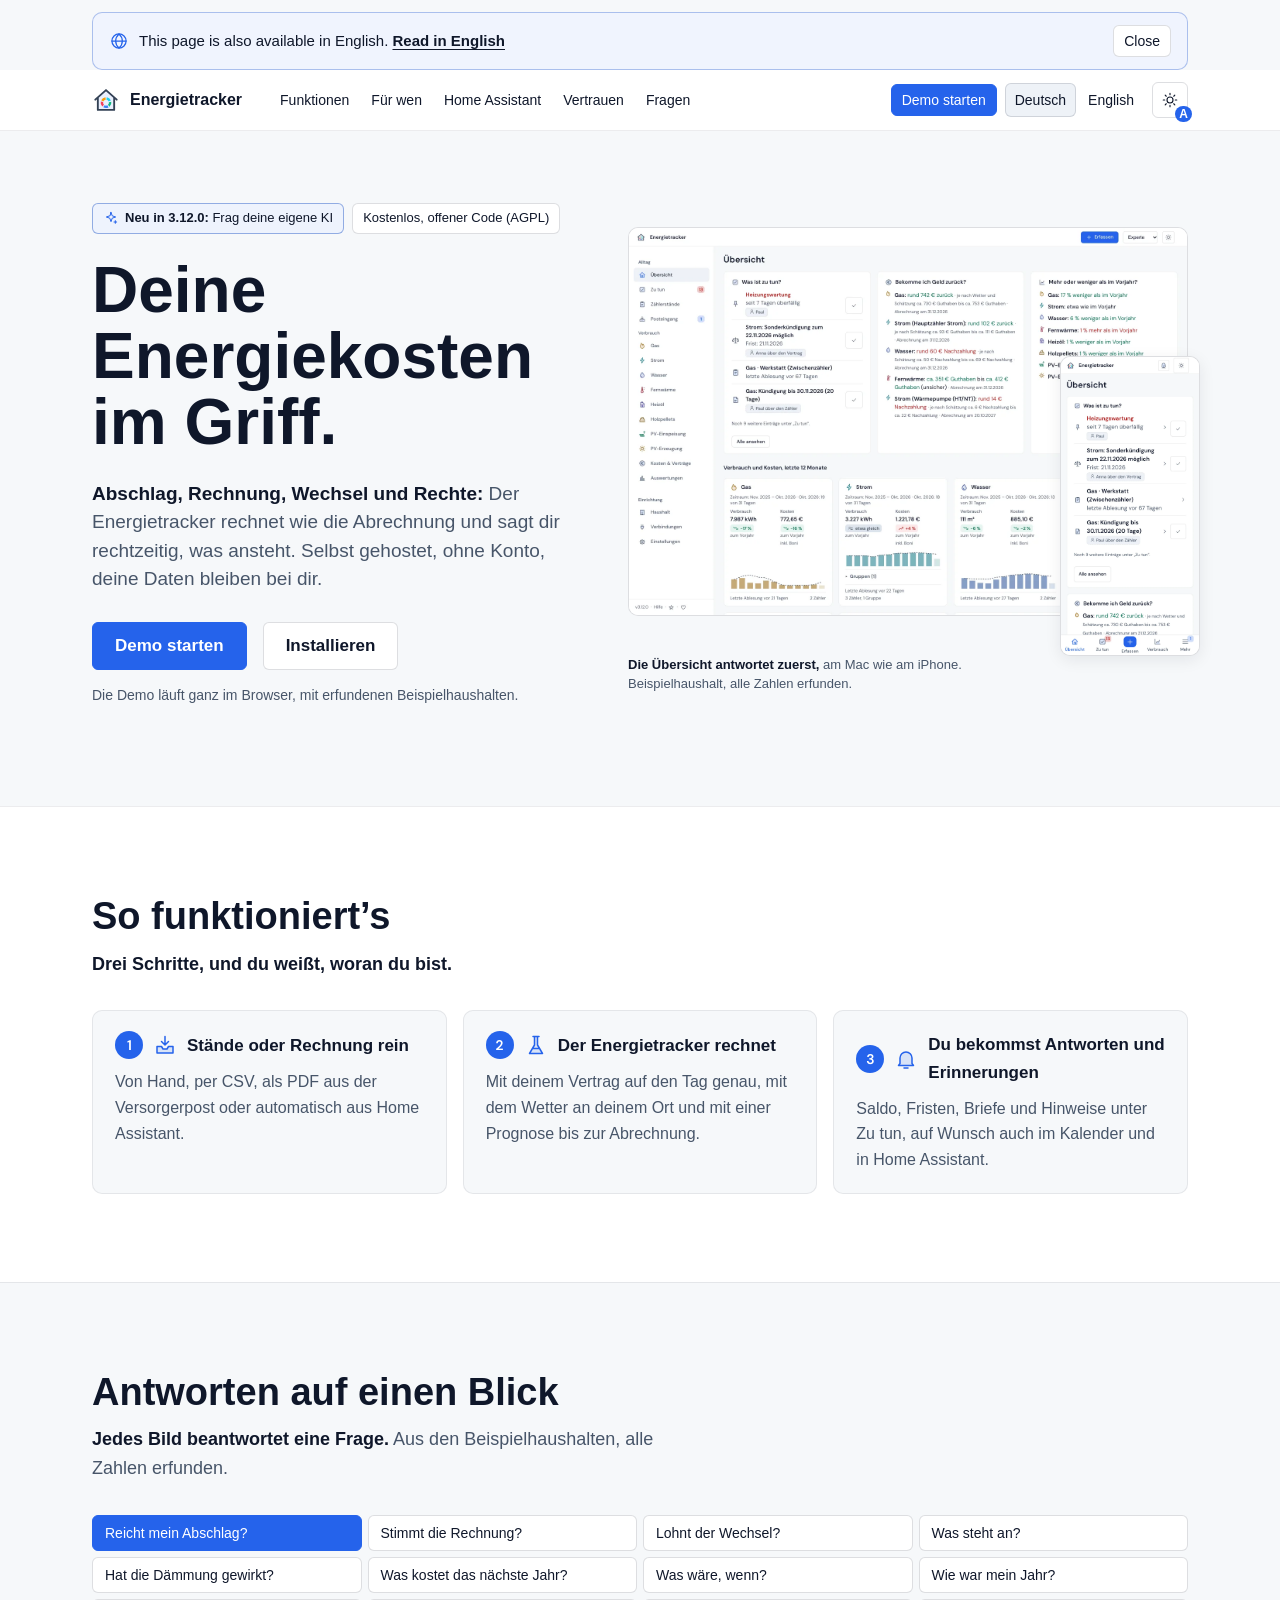
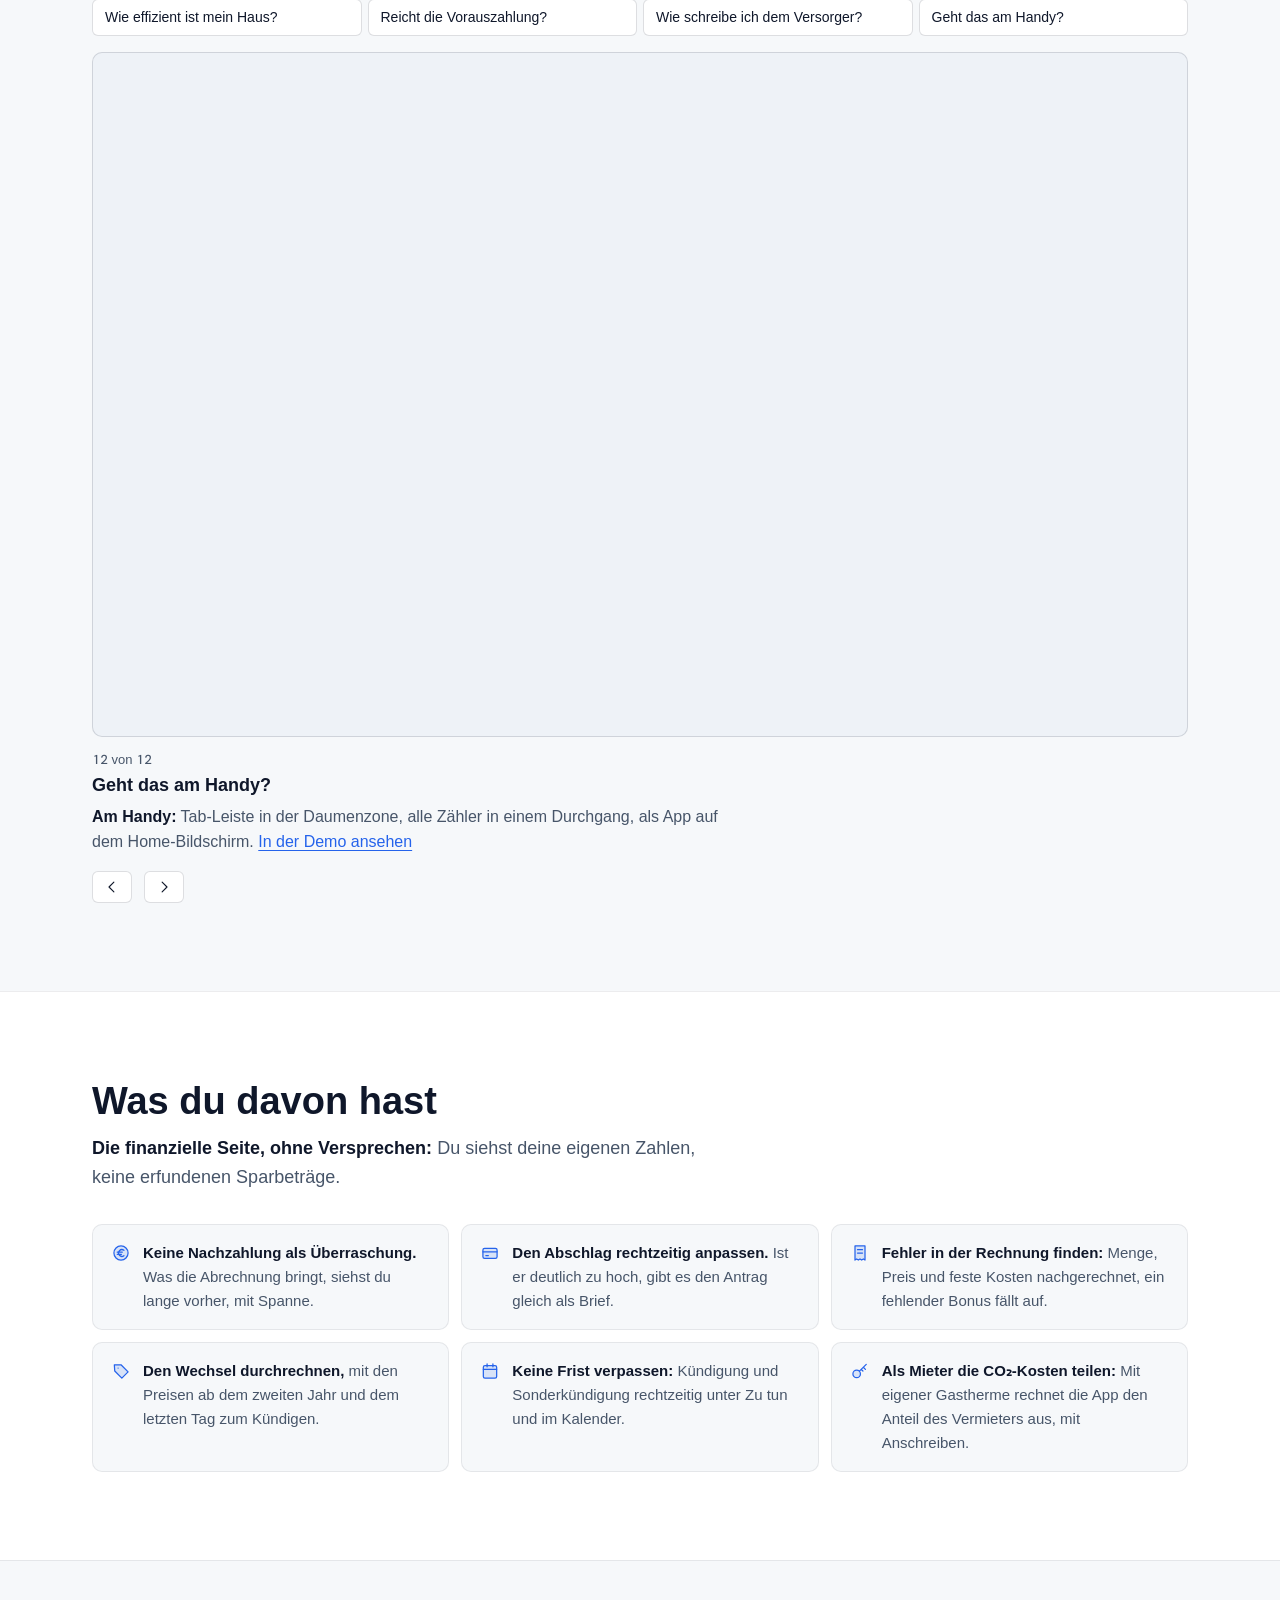
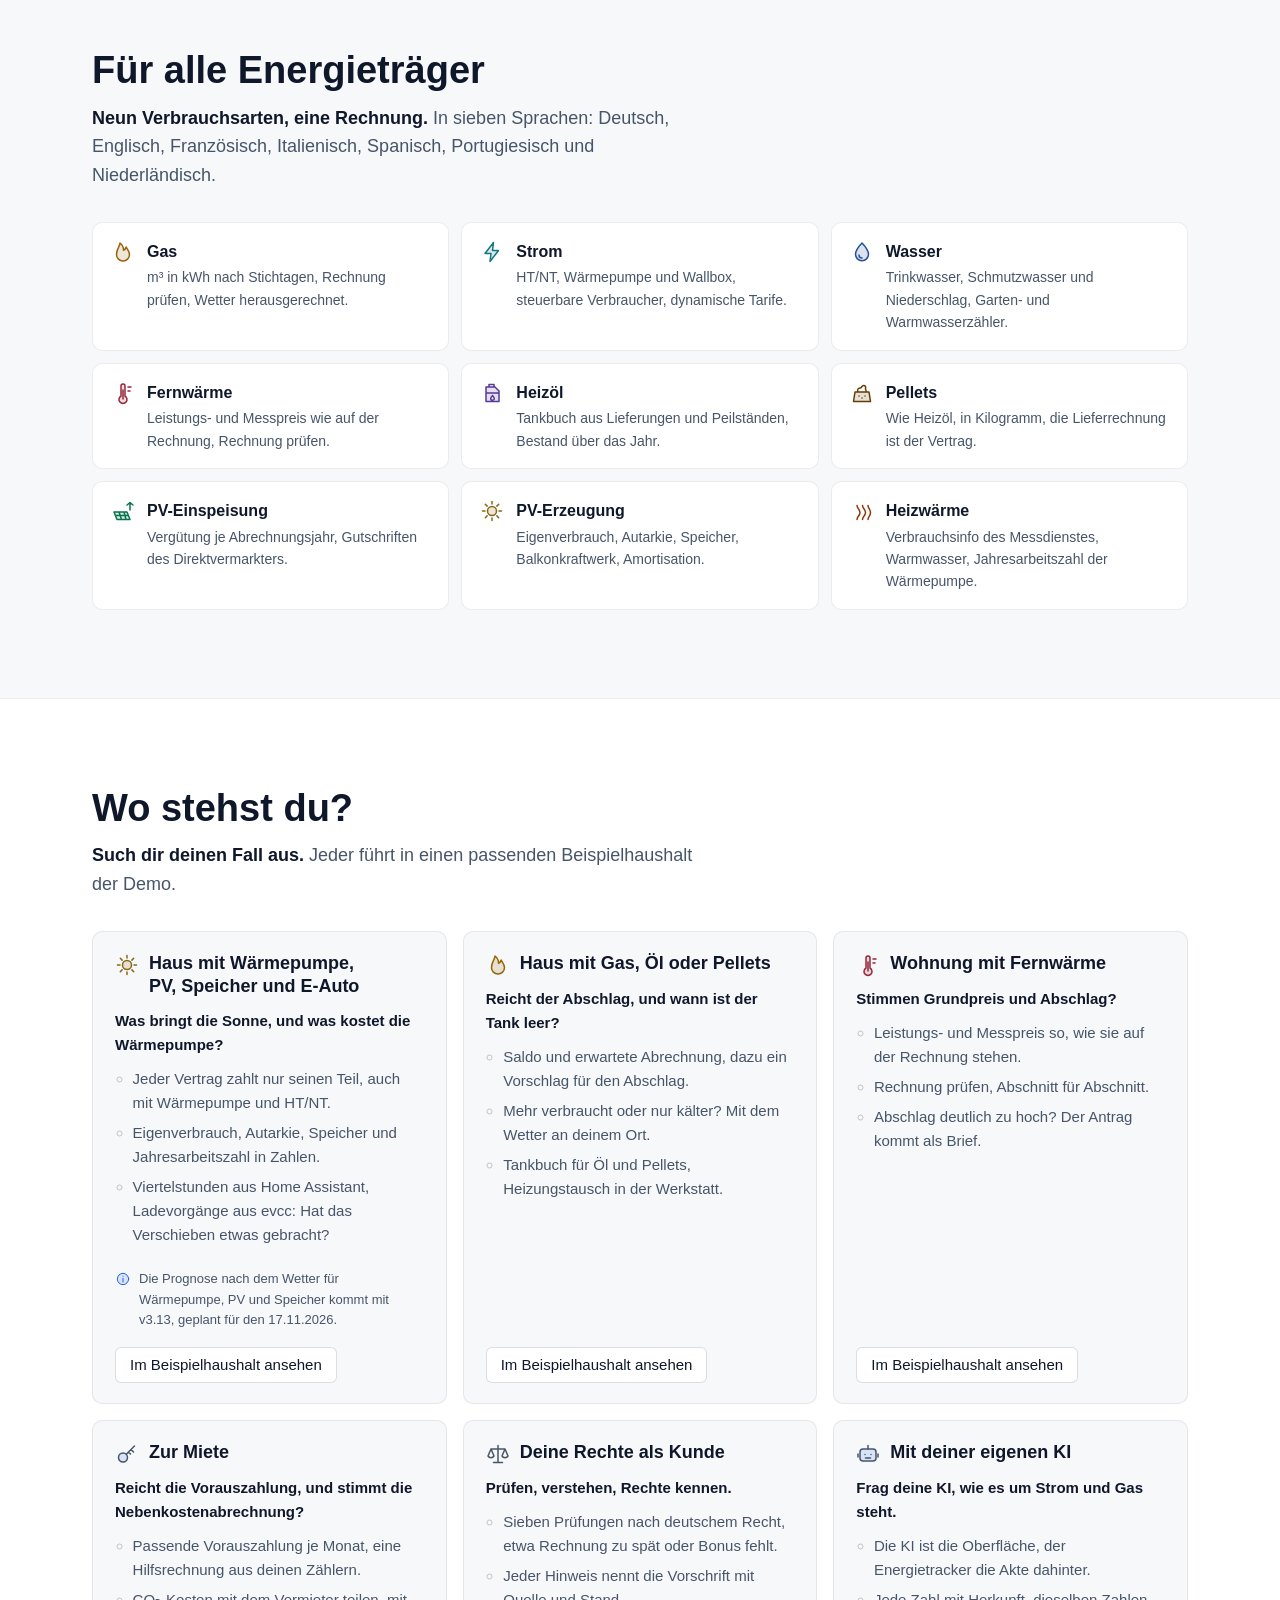
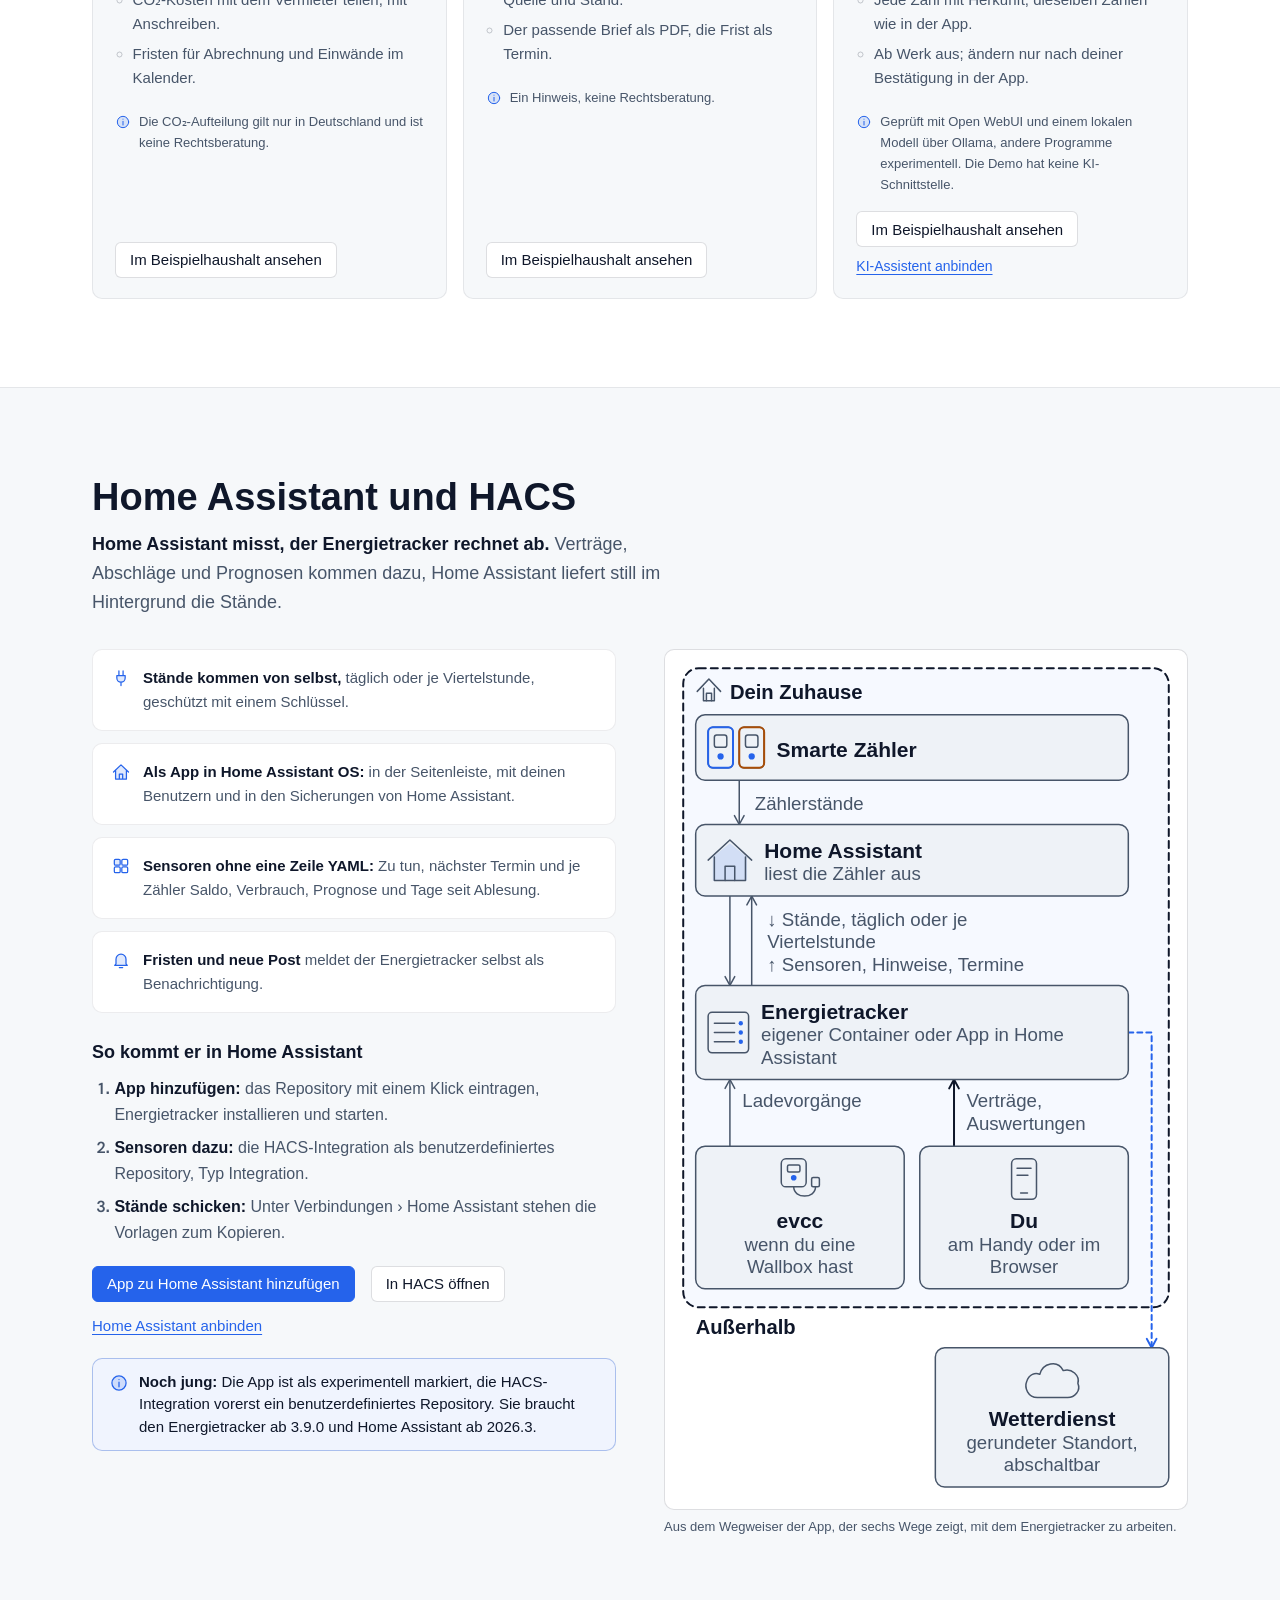
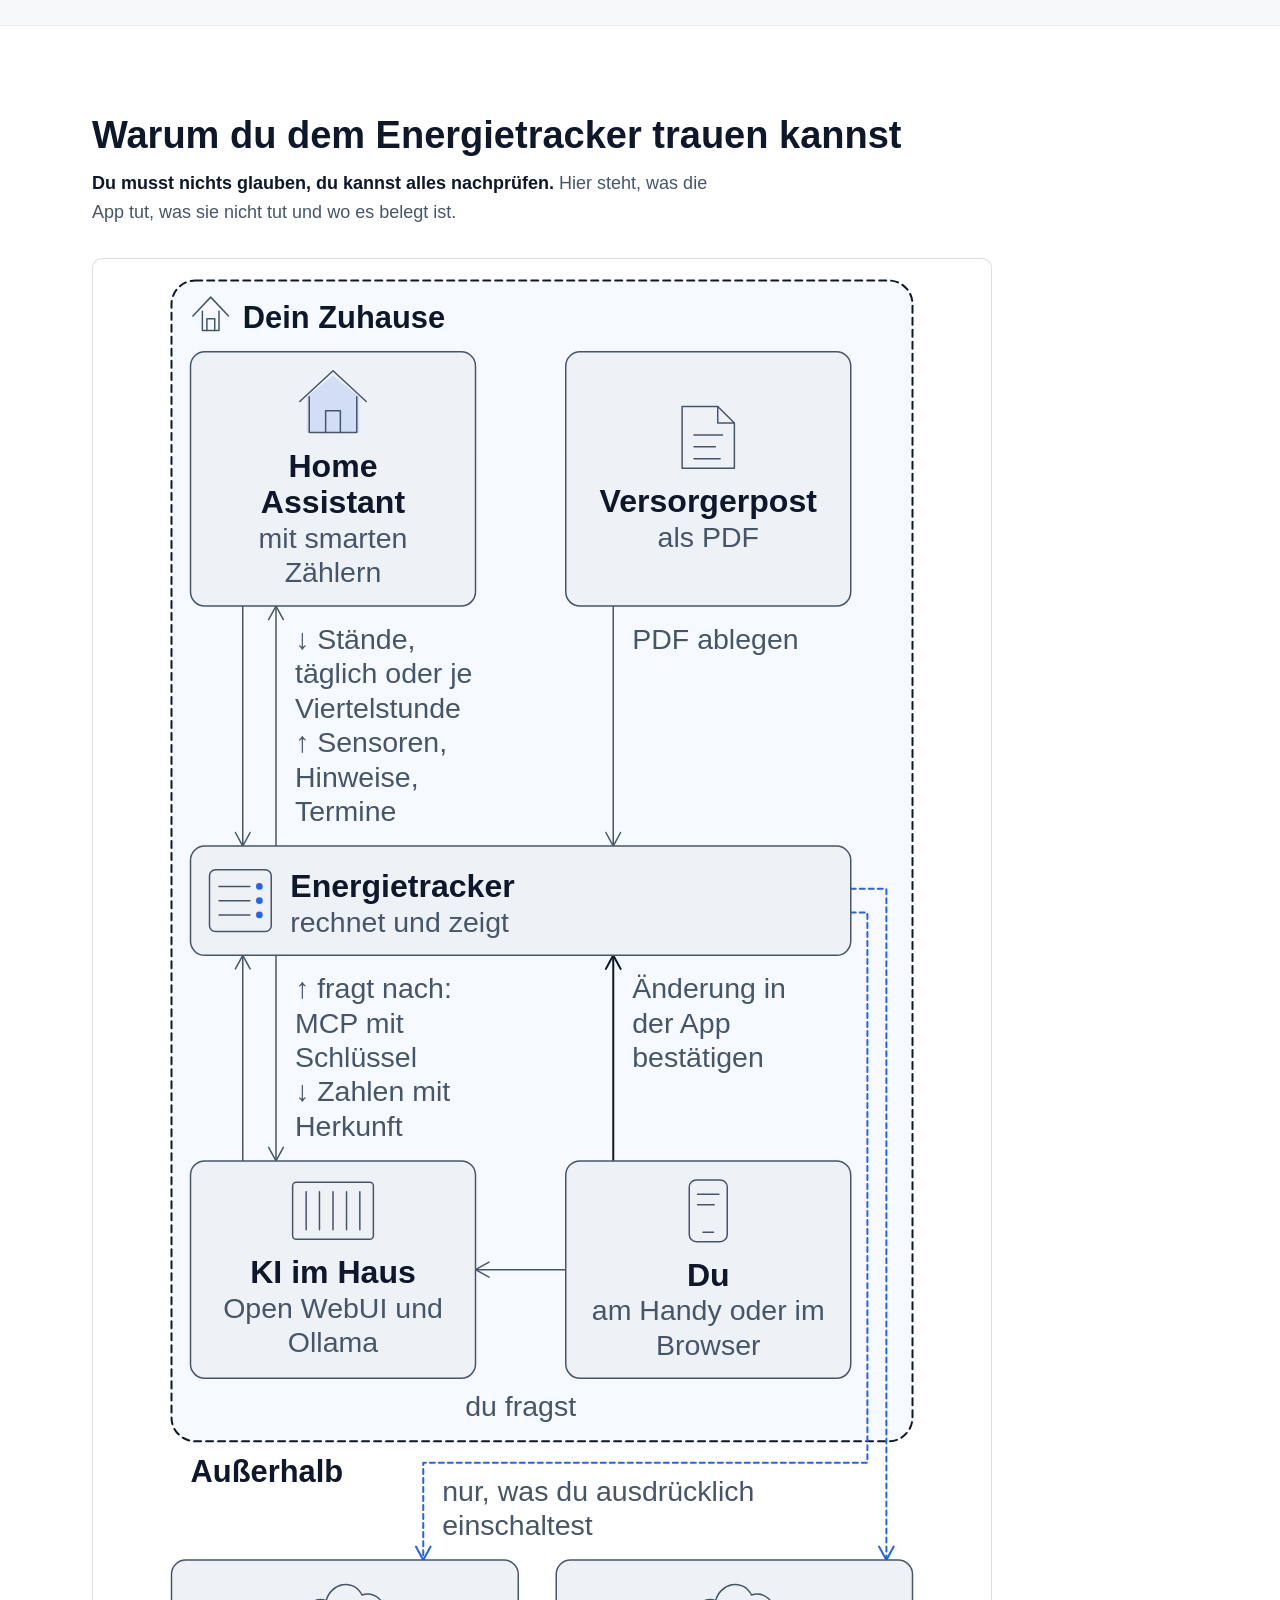
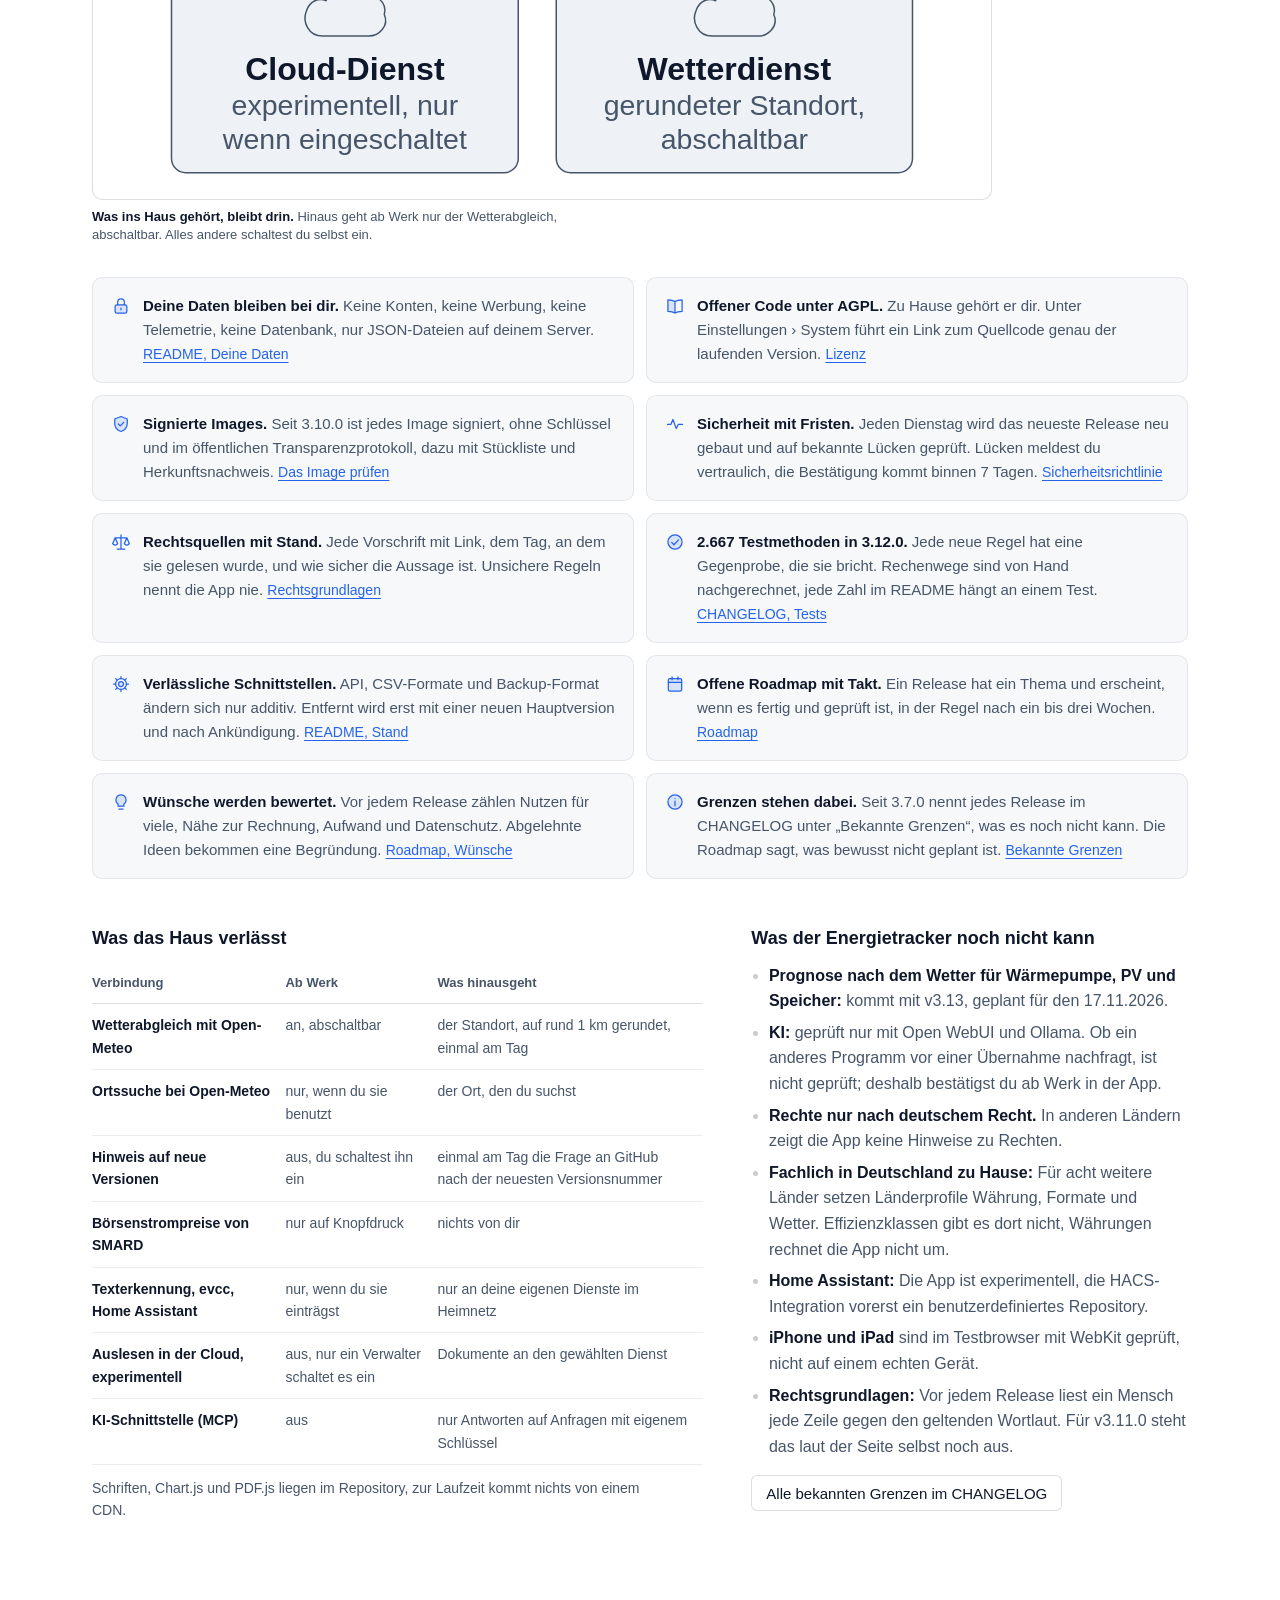
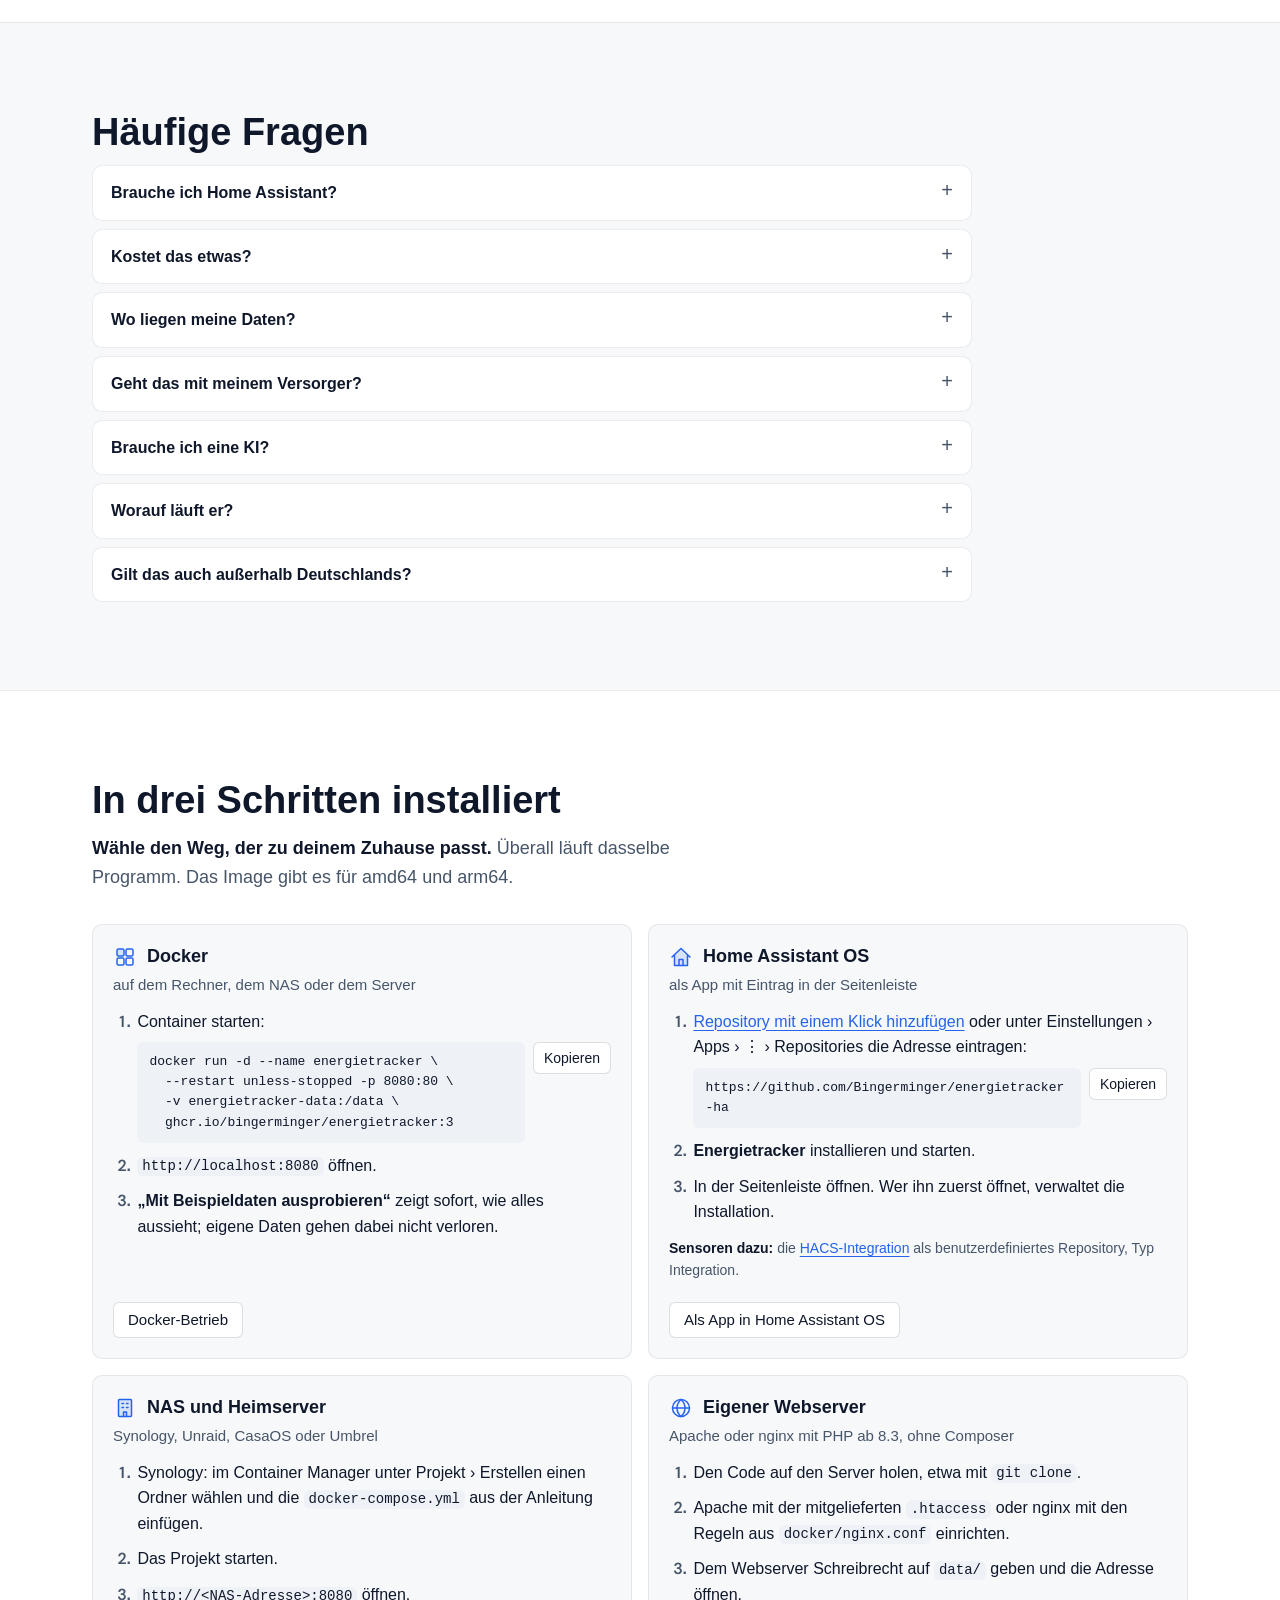
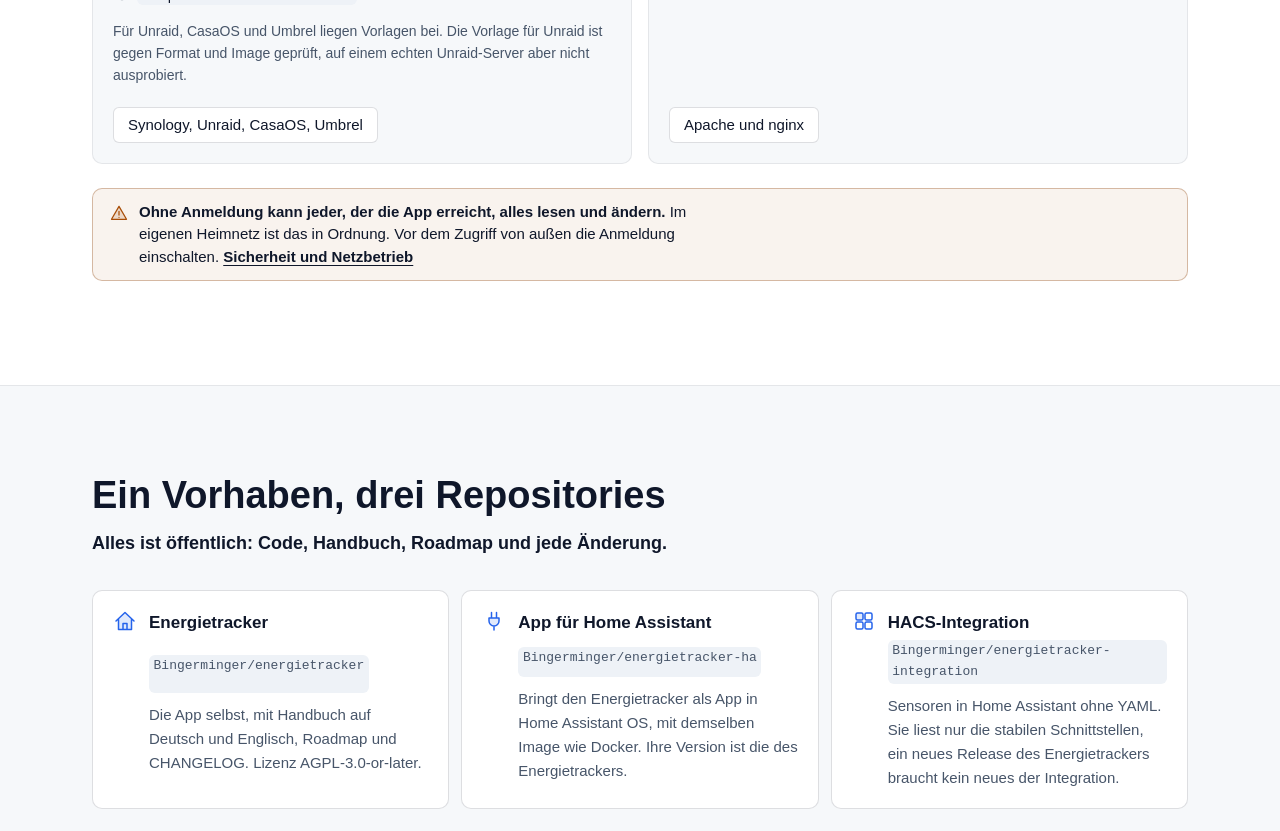
==== index.html @ 04bf7dbc "Integration heißt jetzt energietracker-integration" ====
<!doctype html>
<html lang="de">
<head>
<meta charset="utf-8">
<meta name="viewport" content="width=device-width, initial-scale=1, viewport-fit=cover">
<title>Energietracker: Energiekosten im Griff, selbst gehostet</title>
<meta name="description" content="Abschlag, Rechnung, Wechsel und Rechte für Strom, Gas, Wasser, Wärme und PV. Rechnet wie die Abrechnung, erinnert an Fristen. Kostenlos, offener Code, deine Daten bleiben bei dir.">
<meta name="color-scheme" content="light dark">
<meta name="theme-color" content="#ffffff" media="(prefers-color-scheme: light)">
<meta name="theme-color" content="#111827" media="(prefers-color-scheme: dark)">
<script>(function(){try{var m=localStorage.getItem('projektseite.thema');if(m==='light'||m==='dark'){document.documentElement.setAttribute('data-theme',m);}}catch(e){}})();</script>
<link rel="canonical" href="https://bingerminger.github.io/">
<link rel="alternate" hreflang="de" href="https://bingerminger.github.io/">
<link rel="alternate" hreflang="en" href="https://bingerminger.github.io/en/">
<link rel="alternate" hreflang="x-default" href="https://bingerminger.github.io/">
<meta property="og:type" content="website">
<meta property="og:site_name" content="Energietracker">
<meta property="og:title" content="Energietracker: Energiekosten im Griff, selbst gehostet">
<meta property="og:description" content="Abschlag, Rechnung, Wechsel und Rechte für Strom, Gas, Wasser, Wärme und PV. Rechnet wie die Abrechnung, erinnert an Fristen. Kostenlos, offener Code, deine Daten bleiben bei dir.">
<meta property="og:url" content="https://bingerminger.github.io/">
<meta property="og:image" content="https://bingerminger.github.io/assets/img/vorschau.de.png">
<meta property="og:image:width" content="1280">
<meta property="og:image:height" content="640">
<meta property="og:image:alt" content="Energietracker: Energiekosten im Griff, selbst gehostet">
<meta property="og:locale" content="de_DE">
<meta name="twitter:card" content="summary_large_image">
<link rel="icon" href="/favicon.ico" sizes="any">
<link rel="icon" href="/assets/img/logo.svg" type="image/svg+xml">
<link rel="apple-touch-icon" href="/assets/img/apple-touch-icon.png">
<link rel="preload" href="/assets/fonts/dm-sans.woff2" as="font" type="font/woff2" crossorigin>
<link rel="stylesheet" href="/assets/stil.css">
<script src="/assets/seite.js" defer></script>
<script type="application/ld+json">{"@context":"https://schema.org","@type":"SoftwareApplication","name":"Energietracker","url":"https://bingerminger.github.io/","description":"Abschlag, Rechnung, Wechsel und Rechte für Strom, Gas, Wasser, Wärme und PV. Rechnet wie die Abrechnung, erinnert an Fristen. Kostenlos, offener Code, deine Daten bleiben bei dir.","applicationCategory":"UtilitiesApplication","operatingSystem":"Docker (amd64, arm64), Home Assistant OS, PHP 8.3","softwareVersion":"3.12.0","license":"https://www.gnu.org/licenses/agpl-3.0.html","isAccessibleForFree":true,"offers":{"@type":"Offer","price":"0","priceCurrency":"EUR"},"inLanguage":["de","en","fr","it","es","pt","nl"],"downloadUrl":"https://github.com/Bingerminger/energietracker/releases","softwareHelp":{"@type":"CreativeWork","url":"https://github.com/Bingerminger/energietracker/blob/main/docs/README.md"},"image":"https://bingerminger.github.io/assets/img/vorschau.de.png","author":{"@type":"Person","name":"Bingerminger","url":"https://github.com/Bingerminger"},"sameAs":["https://github.com/Bingerminger/energietracker","https://bingerminger.github.io/energietracker/"]}</script>
</head>
<body class="seite--start">
<svg class="sprite" aria-hidden="true" focusable="false"><defs><symbol id="i-abschlag" viewBox="0 0 24 24"><rect class="f" x="3.5" y="6.5" width="17" height="12" rx="2"/><rect x="3.5" y="6.5" width="17" height="12" rx="2"/><path d="M3.5 10.5h17M7 15h3"/></symbol><symbol id="i-achtung" viewBox="0 0 24 24"><path class="f" d="M12 4 21 19.5H3z"/><path d="M12 4 21 19.5H3zM12 10v4.5M12 17.2h.01"/></symbol><symbol id="i-art-fernwaerme" viewBox="0 0 24 24"><path class="f" d="M10 15V5a2 2 0 0 1 4 0v10a4 4 0 1 1-4 0z"/><path d="M10 15V5a2 2 0 0 1 4 0v10a4 4 0 1 1-4 0z"/><path d="M12 9v9M17 6h3M17 10h2"/></symbol><symbol id="i-art-gas" viewBox="0 0 24 24"><path class="f" d="M12 21a6.5 6.5 0 0 0 6.5-6.5c0-3.2-2.2-5-3.3-7.5-.5 1.7-1.4 2.7-2.7 3.3C12.7 7.5 11.5 5 9 3c.2 2.8-3.5 5.6-3.5 11.5A6.5 6.5 0 0 0 12 21z"/><path d="M12 21a6.5 6.5 0 0 0 6.5-6.5c0-3.2-2.2-5-3.3-7.5-.5 1.7-1.4 2.7-2.7 3.3C12.7 7.5 11.5 5 9 3c.2 2.8-3.5 5.6-3.5 11.5A6.5 6.5 0 0 0 12 21z"/></symbol><symbol id="i-art-heizoel" viewBox="0 0 24 24"><path class="f" d="M6 6h9l4 4v10.5H6z"/><path d="M6 6h9l4 4v10.5H6zM9 3.5h5V6H9zM6 12h13"/><path d="M12.5 14.5s1.8 1.8 1.8 3a1.8 1.8 0 0 1-3.6 0c0-1.2 1.8-3 1.8-3z"/></symbol><symbol id="i-art-pellets" viewBox="0 0 24 24"><path class="f" d="M5 11h14l1.5 9.5h-17z"/><path d="M5 11h14l1.5 9.5h-17zM8 11c-1-2 0-4 2-4s1.5-2.5 3.5-2.5S16 6 15.5 7.5 17 9.5 16 11"/><path d="M9 15h.01M12 17h.01M15 15h.01"/></symbol><symbol id="i-art-pv_einspeisung" viewBox="0 0 24 24"><path class="f" d="M3 13h13l3 7.5H6z"/><path d="M3 13h13l3 7.5H6zM8 13l2.5 7.5M13 13l2 7.5M5 16.5h12.5"/><path d="M19 11V3.5M16 6l3-2.5L22 6"/></symbol><symbol id="i-art-pv_erzeugung" viewBox="0 0 24 24"><circle class="f" cx="12" cy="12" r="4.5"/><circle cx="12" cy="12" r="4.5"/><path d="M12 2.5V5M12 19v2.5M2.5 12H5M19 12h2.5M5.3 5.3l1.8 1.8M16.9 16.9l1.8 1.8M5.3 18.7l1.8-1.8M16.9 7.1l1.8-1.8"/></symbol><symbol id="i-art-strom" viewBox="0 0 24 24"><path class="f" d="M13.5 2.5 5 13.5h6l-1 8 8.5-11h-6z"/><path d="M13.5 2.5 5 13.5h6l-1 8 8.5-11h-6z"/></symbol><symbol id="i-art-waerme" viewBox="0 0 24 24"><path d="M7 20.5c0-3 3-3.5 3-7s-3-4-3-7M12.5 20.5c0-3 3-3.5 3-7s-3-4-3-7M18 20.5c0-3 2.5-3.5 2.5-7s-2.5-4-2.5-7"/></symbol><symbol id="i-art-wasser" viewBox="0 0 24 24"><path class="f" d="M12 3s6.5 6.8 6.5 11.3a6.5 6.5 0 0 1-13 0C5.5 9.8 12 3 12 3z"/><path d="M12 3s6.5 6.8 6.5 11.3a6.5 6.5 0 0 1-13 0C5.5 9.8 12 3 12 3z"/><path d="M9 15a3 3 0 0 0 3 3"/></symbol><symbol id="i-bausteine" viewBox="0 0 24 24"><rect class="f" x="4" y="4" width="7" height="7" rx="1.5"/><rect x="4" y="4" width="7" height="7" rx="1.5"/><rect x="13" y="4" width="7" height="7" rx="1.5"/><rect x="4" y="13" width="7" height="7" rx="1.5"/><rect x="13" y="13" width="7" height="7" rx="1.5"/></symbol><symbol id="i-beleg" viewBox="0 0 24 24"><path class="f" d="M6 3.5h12v17l-2-1.3-2 1.3-2-1.3-2 1.3-2-1.3-2 1.3z"/><path d="M6 3.5h12v17l-2-1.3-2 1.3-2-1.3-2 1.3-2-1.3-2 1.3zM9 8h6M9 12h6"/></symbol><symbol id="i-block" viewBox="0 0 24 24"><rect class="f" x="5.5" y="3.5" width="13" height="17" rx="1"/><rect x="5.5" y="3.5" width="13" height="17" rx="1"/><path d="M9 7.5h1.5M13.5 7.5H15M9 11.5h1.5M13.5 11.5H15M10.5 20.5v-4.5h3v4.5"/></symbol><symbol id="i-buch" viewBox="0 0 24 24"><path class="f" d="M12 6.5C10 5 7 4.5 3.5 4.5v14c3.5 0 6.5.5 8.5 2z"/><path d="M12 6.5C10 5 7 4.5 3.5 4.5v14c3.5 0 6.5.5 8.5 2 2-1.5 5-2 8.5-2v-14C17 4.5 14 5 12 6.5zM12 6.5v14"/></symbol><symbol id="i-eingang" viewBox="0 0 24 24"><path class="f" d="M4 13.5h4.5l1.5 2.5h4l1.5-2.5H20v6.5H4z"/><path d="M4 13.5h4.5l1.5 2.5h4l1.5-2.5H20M4 13.5V20h16v-6.5M12 3.5v8.5M8.5 8.5 12 12l3.5-3.5"/></symbol><symbol id="i-erfolg" viewBox="0 0 24 24"><circle class="f" cx="12" cy="12" r="8.5"/><circle cx="12" cy="12" r="8.5"/><path d="M8 12.5l2.8 2.8L16.2 9.5"/></symbol><symbol id="i-etikett" viewBox="0 0 24 24"><path class="f" d="M4 4.5h8l8.5 8.5-7.5 7.5L4.5 12z"/><path d="M4 4.5h8l8.5 8.5-7.5 7.5L4.5 12zM8.5 8.5h.01"/></symbol><symbol id="i-geld" viewBox="0 0 24 24"><circle class="f" cx="12" cy="12" r="8.5"/><circle cx="12" cy="12" r="8.5"/><path d="M15.5 8.8a4 4 0 1 0 0 6.4M7.5 11h6M7.5 13.5h5"/></symbol><symbol id="i-globus" viewBox="0 0 24 24"><circle cx="12" cy="12" r="8.5"/><path d="M3.5 12h17M12 3.5c2.8 2.5 4 5.5 4 8.5s-1.2 6-4 8.5c-2.8-2.5-4-5.5-4-8.5s1.2-6 4-8.5z"/></symbol><symbol id="i-glocke" viewBox="0 0 24 24"><path class="f" d="M6 16.5V11a6 6 0 0 1 12 0v5.5l1.5 2h-15z"/><path d="M6 16.5V11a6 6 0 0 1 12 0v5.5l1.5 2h-15zM10 21h4"/></symbol><symbol id="i-herz" viewBox="0 0 24 24"><path class="f" d="M12 8.2A4.1 4.1 0 0 0 4 9.6c0 4.8 5 8 8 10 3-2 8-5.2 8-10a4.1 4.1 0 0 0-8-1.4z"/><path d="M12 8.2A4.1 4.1 0 0 0 4 9.6c0 4.8 5 8 8 10 3-2 8-5.2 8-10a4.1 4.1 0 0 0-8-1.4z"/></symbol><symbol id="i-home" viewBox="0 0 24 24"><path class="f" d="M5 10.5 12 4l7 6.5V20.5H5z"/><path d="M3 12l9-8.5 9 8.5M5.5 10.2V20.5h13V10.2M10 20.5v-6h4v6"/></symbol><symbol id="i-idee" viewBox="0 0 24 24"><path class="f" d="M12 3.5a6 6 0 0 0-3.5 10.9V17h7v-2.6A6 6 0 0 0 12 3.5z"/><path d="M12 3.5a6 6 0 0 0-3.5 10.9V17h7v-2.6A6 6 0 0 0 12 3.5zM9.5 20.5h5"/></symbol><symbol id="i-info" viewBox="0 0 24 24"><circle class="f" cx="12" cy="12" r="8.5"/><circle cx="12" cy="12" r="8.5"/><path d="M12 11v5.5M12 7.8h.01"/></symbol><symbol id="i-kalender" viewBox="0 0 24 24"><rect class="f" x="4" y="5.5" width="16" height="15" rx="2"/><rect x="4" y="5.5" width="16" height="15" rx="2"/><path d="M4 10h16M8.5 3.5V7M15.5 3.5V7"/></symbol><symbol id="i-ki" viewBox="0 0 24 24"><rect class="f" x="4" y="7" width="16" height="12" rx="3"/><rect x="4" y="7" width="16" height="12" rx="3"/><path d="M12 7V3.5M9 12.5h.01M15 12.5h.01M9.5 16h5M2 12v3M22 12v3"/></symbol><symbol id="i-kolben" viewBox="0 0 24 24"><path class="f" d="M6.5 20.5h11L13.5 12V4h-3v8z"/><path d="M9 3.5h6M10.5 3.5V12L5.5 20.5h13L13.5 12V3.5M8.5 15.5h7"/></symbol><symbol id="i-links" viewBox="0 0 24 24"><path d="M14.5 5.5 8 12l6.5 6.5"/></symbol><symbol id="i-mond" viewBox="0 0 24 24"><path class="f" d="M19.5 14.5A8 8 0 0 1 9.5 4.5a8 8 0 1 0 10 10z"/><path d="M19.5 14.5A8 8 0 0 1 9.5 4.5a8 8 0 1 0 10 10z"/></symbol><symbol id="i-neu" viewBox="0 0 24 24"><path d="M12 3.5l1.8 5.2 5.2 1.8-5.2 1.8L12 17.5l-1.8-5.2L5 10.5l5.2-1.8zM18.5 16v4M16.5 18h4"/></symbol><symbol id="i-puls" viewBox="0 0 24 24"><path d="M3 12.5h4l2.5-6 4 11 2.5-5h5"/></symbol><symbol id="i-rechts" viewBox="0 0 24 24"><path d="M9.5 5.5 16 12l-6.5 6.5"/></symbol><symbol id="i-schild" viewBox="0 0 24 24"><path class="f" d="M12 3l7.5 3v5.5c0 4.5-3 8-7.5 9.5-4.5-1.5-7.5-5-7.5-9.5V6z"/><path d="M12 3l7.5 3v5.5c0 4.5-3 8-7.5 9.5-4.5-1.5-7.5-5-7.5-9.5V6z"/><path d="M8.8 12l2.3 2.3 4.2-4.3"/></symbol><symbol id="i-schloss" viewBox="0 0 24 24"><rect class="f" x="5" y="10.5" width="14" height="10" rx="2"/><rect x="5" y="10.5" width="14" height="10" rx="2"/><path d="M8 10.5V7.5a4 4 0 0 1 8 0v3M12 14.5v2"/></symbol><symbol id="i-schluessel" viewBox="0 0 24 24"><circle class="f" cx="8" cy="15.5" r="4.5"/><circle cx="8" cy="15.5" r="4.5"/><path d="M11.3 12.2 19.5 4M16 7.5l2.5 2.5M13.5 10l2 2"/></symbol><symbol id="i-sonne" viewBox="0 0 24 24"><circle cx="12" cy="12" r="4"/><path d="M12 3v2M12 19v2M3 12h2M19 12h2M5.6 5.6 7 7M17 17l1.4 1.4M5.6 18.4 7 17M17 7l1.4-1.4"/></symbol><symbol id="i-stecker" viewBox="0 0 24 24"><path class="f" d="M7 9h10v3a5 5 0 0 1-10 0z"/><path d="M7 9h10v3a5 5 0 0 1-10 0zM9.5 9V3.5M14.5 9V3.5M12 17v4"/></symbol><symbol id="i-stern" viewBox="0 0 24 24"><path class="f" d="M12 4.3l2.2 5.5 5.9.4-4.6 3.7 1.5 5.8-5-3.2-5 3.2 1.5-5.8-4.6-3.7 5.9-.4z"/><path d="M12 4.3l2.2 5.5 5.9.4-4.6 3.7 1.5 5.8-5-3.2-5 3.2 1.5-5.8-4.6-3.7 5.9-.4z"/></symbol><symbol id="i-waage" viewBox="0 0 24 24"><path d="M12 3.5v17M7.5 20.5h9M5 7h14M5 7l-3 7a3.5 3.5 0 0 0 6 0zM19 7l-3 7a3.5 3.5 0 0 0 6 0z"/></symbol><symbol id="i-zahnrad" viewBox="0 0 24 24"><circle class="f" cx="12" cy="12" r="3"/><circle cx="12" cy="12" r="3"/><path d="M12 3v2.5M12 18.5V21M3 12h2.5M18.5 12H21M5.6 5.6l1.8 1.8M16.6 16.6l1.8 1.8M5.6 18.4l1.8-1.8M16.6 7.4l1.8-1.8"/><circle cx="12" cy="12" r="6.5"/></symbol></defs></svg>
<a class="sprung" href="#inhalt">Zum Inhalt springen</a>
<div class="sprachhinweis" id="sprachhinweis" hidden lang="en"><div class="wrap"><div class="infobox infobox--info"><svg class="ico ico--20" aria-hidden="true" focusable="false"><use href="#i-globus"/></svg><p class="infobox__text">This page is also available in English. <a href="/en/" data-sprache="en">Read in English</a></p><button type="button" class="knopf knopf--klein" data-zu>Close</button></div></div></div>
<header class="kopf"><div class="wrap kopf__innen">
<a class="marke" href="/"><svg class="logo" viewBox="0 0 24 24" aria-hidden="true" focusable="false"><path class="logo__fl" d="M5 9.7 12 3.5l7 6.2v10.8H5z"/><path class="logo__ln" d="M2.8 11.7 12 3.5l9.2 8.2M5 9.7v10.8h14V9.7"/><circle cx="12" cy="14.3" r="3.55" fill="none" stroke="#22d3ee" stroke-width="2.1" stroke-dasharray="3.511 18.794" transform="rotate(-82.33 12 14.3)"/><circle cx="12" cy="14.3" r="3.55" fill="none" stroke="#10b981" stroke-width="2.1" stroke-dasharray="3.511 18.794" transform="rotate(-10.33 12 14.3)"/><circle cx="12" cy="14.3" r="3.55" fill="none" stroke="#3b82f6" stroke-width="2.1" stroke-dasharray="3.511 18.794" transform="rotate(61.67 12 14.3)"/><circle cx="12" cy="14.3" r="3.55" fill="none" stroke="#f43f5e" stroke-width="2.1" stroke-dasharray="3.511 18.794" transform="rotate(133.67 12 14.3)"/><circle cx="12" cy="14.3" r="3.55" fill="none" stroke="#f59e0b" stroke-width="2.1" stroke-dasharray="3.511 18.794" transform="rotate(205.67 12 14.3)"/></svg><span>Energietracker</span></a>
<nav class="nav" aria-label="Abschnitte"><a href="#funktionen">Funktionen</a><a href="#wege">Für wen</a><a href="#home-assistant">Home Assistant</a><a href="#vertrauen">Vertrauen</a><a href="#fragen">Fragen</a></nav>
<div class="kopf__rechts"><a class="knopf knopf--haupt knopf--klein kopf__demo" href="https://bingerminger.github.io/energietracker/?lang=de">Demo starten</a><div class="sprache" role="group" aria-label="Sprache"><a href="/" hreflang="de" lang="de" aria-current="page" data-sprache="de">Deutsch</a><a href="/en/" hreflang="en" lang="en" data-sprache="en">English</a></div><button type="button" class="thema" id="thema" hidden aria-label="Darstellung umschalten (jetzt: wie das System)" data-label="Darstellung umschalten (jetzt: {mode})" data-system="wie das System" data-light="hell" data-dark="dunkel" data-meldung-system="Automatisch: folgt dem System" data-meldung-light="Hell" data-meldung-dark="Dunkel"><svg class="ico thema__sonne" aria-hidden="true" focusable="false"><use href="#i-sonne"/></svg><svg class="ico thema__mond" aria-hidden="true" focusable="false"><use href="#i-mond"/></svg><span class="thema__a" aria-hidden="true">A</span></button></div>
</div></header>
<main id="inhalt">
<section class="held" aria-labelledby="titel"><div class="wrap held__raster">
<div class="held__text">
<p class="abzeichen-reihe"><a class="abzeichen abzeichen--neu" href="#ki" data-c="neu-312"><svg class="ico ico--16" aria-hidden="true" focusable="false"><use href="#i-neu"/></svg><span><strong>Neu in 3.12.0:</strong> Frag deine eigene KI</span></a><a class="abzeichen" href="https://github.com/Bingerminger/energietracker/blob/main/LICENSE" data-c="agpl-kostenlos">Kostenlos, offener Code (AGPL)</a></p>
<h1 id="titel" data-c="wertversprechen">Deine Energiekosten im Griff.</h1>
<p class="lead" data-c="wie-abrechnung kuendigung-erinnerung zutun tagline daten-bleiben"><strong>Abschlag, Rechnung, Wechsel und Rechte:</strong> Der Energietracker rechnet wie die Abrechnung und sagt dir rechtzeitig, was ansteht. Selbst gehostet, ohne Konto, deine Daten bleiben bei dir.</p>
<p class="knoepfe" id="held-knoepfe"><a class="knopf knopf--haupt knopf--gross" href="https://bingerminger.github.io/energietracker/?lang=de">Demo starten</a><a class="knopf knopf--gross" href="#installieren">Installieren</a></p>
<p class="klein" data-c="demo-browser bsp-erfunden">Die Demo läuft ganz im Browser, mit erfundenen Beispielhaushalten.</p>
</div>
<figure class="geraete" data-c="uebersicht handy"><div class="geraete__buehne">
<a class="geraete__mac bild__rahmen" href="/assets/img/screens/uebersicht.de.webp"><picture><source media="(prefers-color-scheme: dark)" srcset="/assets/img/screens/uebersicht-dunkel.de.webp" width="1440" height="1000" data-thema="dunkel"><img src="/assets/img/screens/uebersicht.de.webp" width="1440" height="1000" alt="Übersicht des Beispielhaushalts: Was ist zu tun? Bekomme ich Geld zurück? Mehr oder weniger als im Vorjahr? Darunter eine Kachel je Verbrauchsart mit Trend." fetchpriority="high" decoding="async"></picture><span class="unsichtbar"> Bild in voller Größe öffnen</span></a>
<a class="geraete__handy bild__rahmen" href="/assets/img/screens/iphone.de.webp"><picture><source media="(prefers-color-scheme: dark)" srcset="/assets/img/screens/iphone-dunkel.de.webp" width="780" height="1688" data-thema="dunkel"><img src="/assets/img/screens/iphone.de.webp" width="780" height="1688" alt="Dieselbe Übersicht am iPhone, unten die Leiste mit Übersicht, Zu tun, Erfassen, Verbrauch und Mehr." decoding="async"></picture><span class="unsichtbar"> Bild in voller Größe öffnen</span></a></div>
<figcaption data-c="uebersicht handy bsp-erfunden"><strong>Die Übersicht antwortet zuerst,</strong> am Mac wie am iPhone. Beispielhaushalt, alle Zahlen erfunden.</figcaption></figure>
</div></section>
<section class="abschnitt abschnitt--flach" id="so" aria-labelledby="so-t"><div class="wrap">
<h2 id="so-t">So funktioniert’s</h2><p class="abschnitt__lead"><strong>Drei Schritte, und du weißt, woran du bist.</strong></p>
<ol class="schritte"><li data-c="eingabe-wege"><span class="schritte__kopf"><svg class="ico ico--24" aria-hidden="true" focusable="false"><use href="#i-eingang"/></svg><b>Stände oder Rechnung rein</b></span><span>Von Hand, per CSV, als PDF aus der Versorgerpost oder automatisch aus Home Assistant.</span></li><li data-c="vertrag-tagesgenau wetter prognose"><span class="schritte__kopf"><svg class="ico ico--24" aria-hidden="true" focusable="false"><use href="#i-kolben"/></svg><b>Der Energietracker rechnet</b></span><span>Mit deinem Vertrag auf den Tag genau, mit dem Wetter an deinem Ort und mit einer Prognose bis zur Abrechnung.</span></li><li data-c="zutun kalender ha-notify"><span class="schritte__kopf"><svg class="ico ico--24" aria-hidden="true" focusable="false"><use href="#i-glocke"/></svg><b>Du bekommst Antworten und Erinnerungen</b></span><span>Saldo, Fristen, Briefe und Hinweise unter Zu tun, auf Wunsch auch im Kalender und in Home Assistant.</span></li></ol>
</div></section>
<section class="abschnitt" id="funktionen" aria-labelledby="funktionen-t"><div class="wrap">
<h2 id="funktionen-t">Antworten auf einen Blick</h2><p class="abschnitt__lead" data-c="bsp-erfunden"><strong>Jedes Bild beantwortet eine Frage.</strong> Aus den Beispielhaushalten, alle Zahlen erfunden.</p>
<div class="slider" data-slider aria-roledescription="Karussell" aria-labelledby="funktionen-t">
<div class="slider__reiter" role="tablist" aria-label="Fragen"><a role="tab" id="reiter-abschlag" href="#folie-abschlag" aria-controls="folie-abschlag" aria-selected="true">Reicht mein Abschlag?</a><a role="tab" id="reiter-rechnung" href="#folie-rechnung" aria-controls="folie-rechnung" aria-selected="false">Stimmt die Rechnung?</a><a role="tab" id="reiter-wechsel" href="#folie-wechsel" aria-controls="folie-wechsel" aria-selected="false">Lohnt der Wechsel?</a><a role="tab" id="reiter-zutun" href="#folie-zutun" aria-controls="folie-zutun" aria-selected="false">Was steht an?</a><a role="tab" id="reiter-wirkung" href="#folie-wirkung" aria-controls="folie-wirkung" aria-selected="false">Hat die Dämmung gewirkt?</a><a role="tab" id="reiter-prognose" href="#folie-prognose" aria-controls="folie-prognose" aria-selected="false">Was kostet das nächste Jahr?</a><a role="tab" id="reiter-werkstatt" href="#folie-werkstatt" aria-controls="folie-werkstatt" aria-selected="false">Was wäre, wenn?</a><a role="tab" id="reiter-jahr" href="#folie-jahr" aria-controls="folie-jahr" aria-selected="false">Wie war mein Jahr?</a><a role="tab" id="reiter-kennzahlen" href="#folie-kennzahlen" aria-controls="folie-kennzahlen" aria-selected="false">Wie effizient ist mein Haus?</a><a role="tab" id="reiter-miete" href="#folie-miete" aria-controls="folie-miete" aria-selected="false">Reicht die Vorauszahlung?</a><a role="tab" id="reiter-brief" href="#folie-brief" aria-controls="folie-brief" aria-selected="false">Wie schreibe ich dem Versorger?</a><a role="tab" id="reiter-handy" href="#folie-handy" aria-controls="folie-handy" aria-selected="false">Geht das am Handy?</a></div>
<div class="slider__spur" data-spur><figure class="folie" id="folie-abschlag" role="tabpanel" aria-labelledby="reiter-abschlag" aria-roledescription="Bild" data-c="saldo"><div class="folie__medium"><a href="/assets/img/screens/gas.de.webp"><picture><img src="/assets/img/screens/gas.de.webp" width="1220" height="762" alt="Gas im Beispielhaushalt: Verbrauch, Kosten, Abschläge mit Saldo, Tagesschnitt und CO₂, darunter der Saldo am Tag der letzten Ablesung und das erwartete Guthaben." loading="lazy" decoding="async"></picture><span class="unsichtbar"> Bild in voller Größe öffnen</span></a></div><figcaption class="folie__text"><span class="folie__zahl">1 von 12</span><b class="folie__frage">Reicht mein Abschlag?</b><span data-c="saldo abschlag"><strong>Saldo je Vertrag,</strong> gemessen bis zur letzten Ablesung und erwartet bei der Abrechnung, dazu ein Vorschlag für den Abschlag.</span> <a class="folie__demo" href="https://bingerminger.github.io/energietracker/?persona=showcase&amp;lang=de#/utility/gas" data-c="demo-routen">In der Demo ansehen</a></figcaption></figure><figure class="folie" id="folie-rechnung" role="tabpanel" aria-labelledby="reiter-rechnung" aria-roledescription="Bild" data-c="rechnung-pruefen gas-umrechnung"><div class="folie__medium"><a href="/assets/img/screens/rechnung.de.webp"><picture><img src="/assets/img/screens/rechnung.de.webp" width="1220" height="762" alt="Rechnung prüfen für Gas: je Abschnitt Zeitraum, Stände, Tage, m³, Zustandszahl, Brennwert, kWh, Preis, Verbrauchskosten und feste Kosten." loading="lazy" decoding="async"></picture><span class="unsichtbar"> Bild in voller Größe öffnen</span></a></div><figcaption class="folie__text"><span class="folie__zahl">2 von 12</span><b class="folie__frage">Stimmt die Rechnung?</b><span data-c="rechnung-pruefen"><strong>Rechnung prüfen</strong> rechnet die Rechnung des Versorgers Abschnitt für Abschnitt nach und sagt „passt“ oder „prüfen“, mit Gründen.</span> <a class="folie__demo" href="https://bingerminger.github.io/energietracker/?persona=showcase&amp;lang=de#/bill-check" data-c="demo-routen">In der Demo ansehen</a></figcaption></figure><figure class="folie" id="folie-wechsel" role="tabpanel" aria-labelledby="reiter-wechsel" aria-roledescription="Bild" data-c="wechsel"><div class="folie__medium"><a href="/assets/img/screens/wechsel.de.webp"><picture><img src="/assets/img/screens/wechsel.de.webp" width="1220" height="490" alt="Wechsel prüfen: erwarteter Jahresverbrauch zum Kopieren, Wechsel möglich zum Vertragsende und der letzte Tag zum Kündigen." loading="lazy" decoding="async"></picture><span class="unsichtbar"> Bild in voller Größe öffnen</span></a></div><figcaption class="folie__text"><span class="folie__zahl">3 von 12</span><b class="folie__frage">Lohnt der Wechsel?</b><span data-c="wechsel"><strong>Wechsel prüfen</strong> nennt den erwarteten Jahresverbrauch für das Vergleichsportal, den Wechseltermin und den letzten Tag zum Kündigen.</span> <a class="folie__demo" href="https://bingerminger.github.io/energietracker/?persona=showcase&amp;lang=de#/tariffs" data-c="demo-routen">In der Demo ansehen</a></figcaption></figure><figure class="folie" id="folie-zutun" role="tabpanel" aria-labelledby="reiter-zutun" aria-roledescription="Bild" data-c="zutun"><div class="folie__medium"><a href="/assets/img/screens/zutun.de.webp"><picture><img src="/assets/img/screens/zutun.de.webp" width="1220" height="762" alt="Zu tun: offene Punkte mit Fristen, Kündigungsterminen, erwarteten Abrechnungen und zuständigen Personen, mit Filtern nach Art." loading="lazy" decoding="async"></picture><span class="unsichtbar"> Bild in voller Größe öffnen</span></a></div><figcaption class="folie__text"><span class="folie__zahl">4 von 12</span><b class="folie__frage">Was steht an?</b><span data-c="zutun kalender"><strong>Zu tun</strong> sammelt Fristen, Termine, Empfehlungen, Rechte und Post in einer Liste, als Abo auch im eigenen Kalender.</span> <a class="folie__demo" href="https://bingerminger.github.io/energietracker/?persona=showcase&amp;lang=de#/todo" data-c="demo-routen">In der Demo ansehen</a></figcaption></figure><figure class="folie" id="folie-wirkung" role="tabpanel" aria-labelledby="reiter-wirkung" aria-roledescription="Bild" data-c="zaesur wetter"><div class="folie__medium"><a href="/assets/img/screens/analyse.de.webp"><picture><img src="/assets/img/screens/analyse.de.webp" width="1220" height="762" alt="Auswertung: Wirkung der Maßnahme mit Verbrauch je Heizgradtag vorher und nachher, darunter die Kurven Verbrauch gegen Heizgradtage und der Jahresvergleich." loading="lazy" decoding="async"></picture><span class="unsichtbar"> Bild in voller Größe öffnen</span></a></div><figcaption class="folie__text"><span class="folie__zahl">5 von 12</span><b class="folie__frage">Hat die Dämmung gewirkt?</b><span data-c="zaesur wetter"><strong>Die Auswertung</strong> misst die Wirkung einer Sanierung je Gradtag und sagt, ob sie statistisch belegt ist. Mehr verbraucht oder nur kälter? Jeder Monat steht gegen seine Erwartung bei diesem Wetter.</span> <a class="folie__demo" href="https://bingerminger.github.io/energietracker/?persona=showcase&amp;lang=de#/analysis" data-c="demo-routen">In der Demo ansehen</a></figcaption></figure><figure class="folie" id="folie-prognose" role="tabpanel" aria-labelledby="reiter-prognose" aria-roledescription="Bild" data-c="prognose"><div class="folie__medium"><a href="/assets/img/screens/prognose.de.webp"><picture><img src="/assets/img/screens/prognose.de.webp" width="792" height="664" alt="Prognose: Kosten über das Jahr aufsummiert und Verbrauch Monat für Monat mit Bandbreite, Ausgangsfall und Szenario." loading="lazy" decoding="async"></picture><span class="unsichtbar"> Bild in voller Größe öffnen</span></a></div><figcaption class="folie__text"><span class="folie__zahl">6 von 12</span><b class="folie__frage">Was kostet das nächste Jahr?</b><span data-c="prognose"><strong>Die Prognose</strong> rechnet bis zu 24 Monate voraus, mit Unsicherheitsband und den Preisen, die dann gelten.</span> <a class="folie__demo" href="https://bingerminger.github.io/energietracker/?persona=showcase&amp;lang=de#/forecast" data-c="demo-routen">In der Demo ansehen</a></figcaption></figure><figure class="folie" id="folie-werkstatt" role="tabpanel" aria-labelledby="reiter-werkstatt" aria-roledescription="Bild" data-c="werkstatt"><div class="folie__medium"><a href="/assets/img/screens/werkstatt.de.webp"><picture><img src="/assets/img/screens/werkstatt.de.webp" width="1220" height="762" alt="Prognose-Werkstatt beim Gas, Beispiel kalter Winter: Beispiele zum Anklicken, Stellschrauben für Winter, Sparen und Tarif, daneben das Ergebnis mit Kosten, Verbrauch, Abschlag und Saldo zur Abrechnung." loading="lazy" decoding="async"></picture><span class="unsichtbar"> Bild in voller Größe öffnen</span></a></div><figcaption class="folie__text"><span class="folie__zahl">7 von 12</span><b class="folie__frage">Was wäre, wenn?</b><span data-c="werkstatt werkstatt-pv heizungstausch werkstatt-annahmen"><strong>Die Werkstatt</strong> rechnet Winter, Dämmung, Raumtemperatur, Tarif, PV, Speicher oder einen Heizungstausch mit deinen Daten durch. Jede Annahme steht dabei.</span> <a class="folie__demo" href="https://bingerminger.github.io/energietracker/?persona=showcase&amp;lang=de#/forecast" data-c="demo-routen">In der Demo ansehen</a></figcaption></figure><figure class="folie" id="folie-jahr" role="tabpanel" aria-labelledby="reiter-jahr" aria-roledescription="Bild" data-c="jahresbericht"><div class="folie__medium"><a href="/assets/img/screens/jahresbericht.de.webp"><picture><img src="/assets/img/screens/jahresbericht.de.webp" width="890" height="740" alt="Jahresbericht 2025: das Wichtigste mit Kosten, Energieverbrauch und CO₂, darunter auf einen Blick Kosten, Verbrauch und Abrechnung." loading="lazy" decoding="async"></picture><span class="unsichtbar"> Bild in voller Größe öffnen</span></a></div><figcaption class="folie__text"><span class="folie__zahl">8 von 12</span><b class="folie__frage">Wie war mein Jahr?</b><span data-c="jahresbericht"><strong>Der Jahresbericht</strong> fasst das Jahr für Leser ohne Technikhintergrund zusammen: das Wichtigste vorn, als PDF zum Drucken oder Weitergeben.</span> <a class="folie__demo" href="https://bingerminger.github.io/energietracker/?persona=showcase&amp;lang=de#/report" data-c="demo-routen">In der Demo ansehen</a></figcaption></figure><figure class="folie" id="folie-kennzahlen" role="tabpanel" aria-labelledby="reiter-kennzahlen" aria-roledescription="Bild" data-c="kennzahlen"><div class="folie__medium"><a href="/assets/img/screens/kennzahlen.de.webp"><picture><img src="/assets/img/screens/kennzahlen.de.webp" width="1220" height="740" alt="Kennzahlen: Effizienz 2025 je Verbrauchsart mit Klasse, Einordnung mit Ampel und die Bestände in Heizöltank und Pelletlager." loading="lazy" decoding="async"></picture><span class="unsichtbar"> Bild in voller Größe öffnen</span></a></div><figcaption class="folie__text"><span class="folie__zahl">9 von 12</span><b class="folie__frage">Wie effizient ist mein Haus?</b><span data-c="kennzahlen"><strong>Kennzahlen:</strong> Effizienz in kWh je m² mit Klasse, die Einordnung gegen Vergleichswerte als Ampel und der Bestand in den Tanks.</span> <a class="folie__demo" href="https://bingerminger.github.io/energietracker/?persona=showcase&amp;lang=de#/figures" data-c="demo-routen">In der Demo ansehen</a></figcaption></figure><figure class="folie" id="folie-miete" role="tabpanel" aria-labelledby="reiter-miete" aria-roledescription="Bild" data-c="miete-vorauszahlung co2"><div class="folie__medium"><a href="/assets/img/screens/miete.de.webp"><picture><img src="/assets/img/screens/miete.de.webp" width="1220" height="780" alt="Mietverhältnis im Beispielhaushalt zur Miete: erwartete Kosten, vorausgezahlt, voraussichtlich ein kleines Guthaben, passende Vorauszahlung je Monat, darunter CO₂-Kosten teilen mit Stufe und Anteil des Vermieters." loading="lazy" decoding="async"></picture><span class="unsichtbar"> Bild in voller Größe öffnen</span></a></div><figcaption class="folie__text"><span class="folie__zahl">10 von 12</span><b class="folie__frage">Reicht die Vorauszahlung?</b><span data-c="miete-vorauszahlung co2"><strong>Zur Miete:</strong> Vorauszahlung gegen die erwarteten Kosten, mit passender Vorauszahlung je Monat und der Aufteilung der CO₂-Kosten mit dem Vermieter.</span> <a class="folie__demo" href="https://bingerminger.github.io/energietracker/?persona=mieterin&amp;lang=de#/tenancy" data-c="demo-routen">In der Demo ansehen</a></figcaption></figure><figure class="folie" id="folie-brief" role="tabpanel" aria-labelledby="reiter-brief" aria-roledescription="Bild" data-c="briefe"><div class="folie__medium"><a href="/assets/img/screens/brief.de.webp"><picture><img src="/assets/img/screens/brief.de.webp" width="970" height="810" alt="Dialog Brief entwerfen, Sonderkündigung: Angaben aus Haushalt und Vertrag, darunter die Vorschau des Briefs und die Knöpfe Text kopieren und PDF herunterladen." loading="lazy" decoding="async"></picture><span class="unsichtbar"> Bild in voller Größe öffnen</span></a></div><figcaption class="folie__text"><span class="folie__zahl">11 von 12</span><b class="folie__frage">Wie schreibe ich dem Versorger?</b><span data-c="briefe"><strong>Briefe</strong> als Text und PDF, aus festen Bausteinen und deinen Daten. Abschicken tust du ihn selbst.</span> <a class="folie__demo" href="https://bingerminger.github.io/energietracker/?persona=showcase&amp;lang=de#/todo?art=rights" data-c="demo-routen">In der Demo ansehen</a></figcaption></figure><figure class="folie folie--handy" id="folie-handy" role="tabpanel" aria-labelledby="reiter-handy" aria-roledescription="Bild" data-c="handy"><div class="folie__medium"><a href="/assets/img/screens/erfassen.de.webp"><picture><img src="/assets/img/screens/erfassen.de.webp" width="780" height="1688" alt="Erfassen am iPhone: das Blatt mit Zählerstand, Lieferung, Termin und Dokument, unten die Tab-Leiste." loading="lazy" decoding="async"></picture><span class="unsichtbar"> Bild in voller Größe öffnen</span></a></div><figcaption class="folie__text"><span class="folie__zahl">12 von 12</span><b class="folie__frage">Geht das am Handy?</b><span data-c="handy"><strong>Am Handy:</strong> Tab-Leiste in der Daumenzone, alle Zähler in einem Durchgang, als App auf dem Home-Bildschirm.</span> <a class="folie__demo" href="https://bingerminger.github.io/energietracker/?persona=showcase&amp;lang=de#/zaehlerstaende" data-c="demo-routen">In der Demo ansehen</a></figcaption></figure></div>
<div class="slider__steuerung" hidden><button type="button" class="knopf knopf--klein" data-zurueck aria-label="Vorheriges Bild"><svg class="ico" aria-hidden="true" focusable="false"><use href="#i-links"/></svg></button><span class="slider__stand unsichtbar" aria-live="polite" data-stand="{n} von {m}">1 von 12</span><button type="button" class="knopf knopf--klein" data-weiter aria-label="Nächstes Bild"><svg class="ico" aria-hidden="true" focusable="false"><use href="#i-rechts"/></svg></button></div>
</div>
</div></section>
<section class="abschnitt abschnitt--flach" id="nutzen" aria-labelledby="nutzen-t"><div class="wrap">
<h2 id="nutzen-t">Was du davon hast</h2><p class="abschnitt__lead" data-c="sparen-belegbar"><strong>Die finanzielle Seite, ohne Versprechen:</strong> Du siehst deine eigenen Zahlen, keine erfundenen Sparbeträge.</p>
<ul class="zeilen zeilen--3"><li data-c="saldo"><svg class="ico ico--20" aria-hidden="true" focusable="false"><use href="#i-geld"/></svg><span><strong>Keine Nachzahlung als Überraschung.</strong> Was die Abrechnung bringt, siehst du lange vorher, mit Spanne.</span></li><li data-c="abschlag abschlag-brief"><svg class="ico ico--20" aria-hidden="true" focusable="false"><use href="#i-abschlag"/></svg><span><strong>Den Abschlag rechtzeitig anpassen.</strong> Ist er deutlich zu hoch, gibt es den Antrag gleich als Brief.</span></li><li data-c="rechnung-pruefen rechte-sieben"><svg class="ico ico--20" aria-hidden="true" focusable="false"><use href="#i-beleg"/></svg><span><strong>Fehler in der Rechnung finden:</strong> Menge, Preis und feste Kosten nachgerechnet, ein fehlender Bonus fällt auf.</span></li><li data-c="wechsel"><svg class="ico ico--20" aria-hidden="true" focusable="false"><use href="#i-etikett"/></svg><span><strong>Den Wechsel durchrechnen,</strong> mit den Preisen ab dem zweiten Jahr und dem letzten Tag zum Kündigen.</span></li><li data-c="kuendigung-erinnerung rechte-fristen"><svg class="ico ico--20" aria-hidden="true" focusable="false"><use href="#i-kalender"/></svg><span><strong>Keine Frist verpassen:</strong> Kündigung und Sonderkündigung rechtzeitig unter Zu tun und im Kalender.</span></li><li data-c="co2"><svg class="ico ico--20" aria-hidden="true" focusable="false"><use href="#i-schluessel"/></svg><span><strong>Als Mieter die CO₂-Kosten teilen:</strong> Mit eigener Gastherme rechnet die App den Anteil des Vermieters aus, mit Anschreiben.</span></li></ul>
</div></section>
<section class="abschnitt" id="arten" aria-labelledby="arten-t"><div class="wrap">
<h2 id="arten-t">Für alle Energieträger</h2><p class="abschnitt__lead" data-c="arten sprachen"><strong>Neun Verbrauchsarten, eine Rechnung.</strong> In sieben Sprachen: Deutsch, Englisch, Französisch, Italienisch, Spanisch, Portugiesisch und Niederländisch.</p>
<ul class="arten"><li data-c="arten art-gas"><svg class="ico ico--24 ico--art art-gas" aria-hidden="true" focusable="false"><use href="#i-art-gas"/></svg><b>Gas</b><span>m³ in kWh nach Stichtagen, Rechnung prüfen, Wetter herausgerechnet.</span></li><li data-c="arten art-strom"><svg class="ico ico--24 ico--art art-strom" aria-hidden="true" focusable="false"><use href="#i-art-strom"/></svg><b>Strom</b><span>HT/NT, Wärmepumpe und Wallbox, steuerbare Verbraucher, dynamische Tarife.</span></li><li data-c="arten art-wasser"><svg class="ico ico--24 ico--art art-wasser" aria-hidden="true" focusable="false"><use href="#i-art-wasser"/></svg><b>Wasser</b><span>Trinkwasser, Schmutzwasser und Niederschlag, Garten- und Warmwasserzähler.</span></li><li data-c="arten art-fernwaerme"><svg class="ico ico--24 ico--art art-fernwaerme" aria-hidden="true" focusable="false"><use href="#i-art-fernwaerme"/></svg><b>Fernwärme</b><span>Leistungs- und Messpreis wie auf der Rechnung, Rechnung prüfen.</span></li><li data-c="arten art-heizoel"><svg class="ico ico--24 ico--art art-heizoel" aria-hidden="true" focusable="false"><use href="#i-art-heizoel"/></svg><b>Heizöl</b><span>Tankbuch aus Lieferungen und Peilständen, Bestand über das Jahr.</span></li><li data-c="arten art-pellets"><svg class="ico ico--24 ico--art art-pellets" aria-hidden="true" focusable="false"><use href="#i-art-pellets"/></svg><b>Pellets</b><span>Wie Heizöl, in Kilogramm, die Lieferrechnung ist der Vertrag.</span></li><li data-c="arten art-pv-einspeisung"><svg class="ico ico--24 ico--art art-pv_einspeisung" aria-hidden="true" focusable="false"><use href="#i-art-pv_einspeisung"/></svg><b>PV-Einspeisung</b><span>Vergütung je Abrechnungsjahr, Gutschriften des Direktvermarkters.</span></li><li data-c="arten art-pv-erzeugung"><svg class="ico ico--24 ico--art art-pv_erzeugung" aria-hidden="true" focusable="false"><use href="#i-art-pv_erzeugung"/></svg><b>PV-Erzeugung</b><span>Eigenverbrauch, Autarkie, Speicher, Balkonkraftwerk, Amortisation.</span></li><li data-c="arten art-waerme"><svg class="ico ico--24 ico--art art-waerme" aria-hidden="true" focusable="false"><use href="#i-art-waerme"/></svg><b>Heizwärme</b><span>Verbrauchsinfo des Messdienstes, Warmwasser, Jahresarbeitszahl der Wärmepumpe.</span></li></ul>
</div></section>
<section class="abschnitt abschnitt--flach" id="wege" aria-labelledby="wege-t"><div class="wrap">
<h2 id="wege-t">Wo stehst du?</h2><p class="abschnitt__lead" data-c="demo-routen"><strong>Such dir deinen Fall aus.</strong> Jeder führt in einen passenden Beispielhaushalt der Demo.</p>
<ul class="karten"><li id="haus-wp" class="karte">
<h3 class="karte__titel"><svg class="ico ico--24 ico--art art-pv_erzeugung" aria-hidden="true" focusable="false"><use href="#i-art-pv_erzeugung"/></svg><span>Haus mit Wärmepumpe, PV, Speicher und E-Auto</span></h3>
<p class="karte__frage"><strong>Was bringt die Sonne, und was kostet die Wärmepumpe?</strong></p>
<ul class="liste"><li data-c="messkonzept">Jeder Vertrag zahlt nur seinen Teil, auch mit Wärmepumpe und HT/NT.</li><li data-c="pv jaz">Eigenverbrauch, Autarkie, Speicher und Jahresarbeitszahl in Zahlen.</li><li data-c="viertelstunden flex evcc">Viertelstunden aus Home Assistant, Ladevorgänge aus evcc: Hat das Verschieben etwas gebracht?</li></ul>
<p class="karte__ehrlich" data-c="grenze-wp-wetter"><svg class="ico ico--16" aria-hidden="true" focusable="false"><use href="#i-info"/></svg><span>Die Prognose nach dem Wetter für Wärmepumpe, PV und Speicher kommt mit v3.13, geplant für den 17.11.2026.</span></p>
<p class="karte__links"><a class="knopf" href="https://bingerminger.github.io/energietracker/?persona=eigenheim-modern&amp;lang=de#/" data-c="demo-routen">Im Beispielhaushalt ansehen</a></p>
</li><li id="heizen" class="karte">
<h3 class="karte__titel"><svg class="ico ico--24 ico--art art-gas" aria-hidden="true" focusable="false"><use href="#i-art-gas"/></svg><span>Haus mit Gas, Öl oder Pellets</span></h3>
<p class="karte__frage"><strong>Reicht der Abschlag, und wann ist der Tank leer?</strong></p>
<ul class="liste"><li data-c="saldo abschlag">Saldo und erwartete Abrechnung, dazu ein Vorschlag für den Abschlag.</li><li data-c="heizgrenze">Mehr verbraucht oder nur kälter? Mit dem Wetter an deinem Ort.</li><li data-c="tank heizungstausch">Tankbuch für Öl und Pellets, Heizungstausch in der Werkstatt.</li></ul>

<p class="karte__links"><a class="knopf" href="https://bingerminger.github.io/energietracker/?persona=eigenheim-klassisch&amp;lang=de#/" data-c="demo-routen">Im Beispielhaushalt ansehen</a></p>
</li><li id="fernwaerme" class="karte">
<h3 class="karte__titel"><svg class="ico ico--24 ico--art art-fernwaerme" aria-hidden="true" focusable="false"><use href="#i-art-fernwaerme"/></svg><span>Wohnung mit Fernwärme</span></h3>
<p class="karte__frage"><strong>Stimmen Grundpreis und Abschlag?</strong></p>
<ul class="liste"><li data-c="art-fernwaerme">Leistungs- und Messpreis so, wie sie auf der Rechnung stehen.</li><li data-c="rechnung-pruefen">Rechnung prüfen, Abschnitt für Abschnitt.</li><li data-c="abschlag-brief">Abschlag deutlich zu hoch? Der Antrag kommt als Brief.</li></ul>

<p class="karte__links"><a class="knopf" href="https://bingerminger.github.io/energietracker/?persona=etw-fernwaerme&amp;lang=de#/" data-c="demo-routen">Im Beispielhaushalt ansehen</a></p>
</li><li id="miete" class="karte">
<h3 class="karte__titel"><svg class="ico ico--24" aria-hidden="true" focusable="false"><use href="#i-schluessel"/></svg><span>Zur Miete</span></h3>
<p class="karte__frage"><strong>Reicht die Vorauszahlung, und stimmt die Nebenkostenabrechnung?</strong></p>
<ul class="liste"><li data-c="miete-vorauszahlung">Passende Vorauszahlung je Monat, eine Hilfsrechnung aus deinen Zählern.</li><li data-c="co2">CO₂-Kosten mit dem Vermieter teilen, mit Anschreiben.</li><li data-c="miete-fristen">Fristen für Abrechnung und Einwände im Kalender.</li></ul>
<p class="karte__ehrlich" data-c="co2-de"><svg class="ico ico--16" aria-hidden="true" focusable="false"><use href="#i-info"/></svg><span>Die CO₂-Aufteilung gilt nur in Deutschland und ist keine Rechtsberatung.</span></p>
<p class="karte__links"><a class="knopf" href="https://bingerminger.github.io/energietracker/?persona=mieterin&amp;lang=de#/tenancy" data-c="demo-routen">Im Beispielhaushalt ansehen</a></p>
</li><li id="rechte" class="karte">
<h3 class="karte__titel"><svg class="ico ico--24" aria-hidden="true" focusable="false"><use href="#i-waage"/></svg><span>Deine Rechte als Kunde</span></h3>
<p class="karte__frage" data-c="rechte-frage"><strong>Prüfen, verstehen, Rechte kennen.</strong></p>
<ul class="liste"><li data-c="rechte-sieben">Sieben Prüfungen nach deutschem Recht, etwa Rechnung zu spät oder Bonus fehlt.</li><li data-c="rechte-quelle">Jeder Hinweis nennt die Vorschrift mit Quelle und Stand.</li><li data-c="briefe rechte-fristen">Der passende Brief als PDF, die Frist als Termin.</li></ul>
<p class="karte__ehrlich" data-c="rechte-kein-rat"><svg class="ico ico--16" aria-hidden="true" focusable="false"><use href="#i-info"/></svg><span>Ein Hinweis, keine Rechtsberatung.</span></p>
<p class="karte__links"><a class="knopf" href="https://bingerminger.github.io/energietracker/?persona=showcase&amp;lang=de#/todo?art=rights" data-c="demo-routen">Im Beispielhaushalt ansehen</a></p>
</li><li id="ki" class="karte">
<h3 class="karte__titel"><svg class="ico ico--24" aria-hidden="true" focusable="false"><use href="#i-ki"/></svg><span>Mit deiner eigenen KI</span></h3>
<p class="karte__frage" data-c="ki-frage"><strong>Frag deine KI, wie es um Strom und Gas steht.</strong></p>
<ul class="liste"><li data-c="ki-akte">Die KI ist die Oberfläche, der Energietracker die Akte dahinter.</li><li data-c="ki-herkunft ki-werkzeuge">Jede Zahl mit Herkunft, dieselben Zahlen wie in der App.</li><li data-c="ki-aus ki-vorschlag">Ab Werk aus; ändern nur nach deiner Bestätigung in der App.</li></ul>
<p class="karte__ehrlich" data-c="ki-geprueft demo-ohne-ki"><svg class="ico ico--16" aria-hidden="true" focusable="false"><use href="#i-info"/></svg><span>Geprüft mit Open WebUI und einem lokalen Modell über Ollama, andere Programme experimentell. Die Demo hat keine KI-Schnittstelle.</span></p>
<p class="karte__links"><a class="knopf" href="https://bingerminger.github.io/energietracker/?persona=showcase&amp;lang=de#/connections/ai?mcp=value" data-c="demo-routen">Im Beispielhaushalt ansehen</a><a href="https://github.com/Bingerminger/energietracker/blob/main/docs/anleitungen/ki-assistent.md">KI-Assistent anbinden</a></p>
</li></ul>
</div></section>
<section class="abschnitt" id="home-assistant" aria-labelledby="ha-t"><div class="wrap">
<h2 id="ha-t">Home Assistant und HACS</h2><p class="abschnitt__lead" data-c="ha-tagline"><strong>Home Assistant misst, der Energietracker rechnet ab.</strong> Verträge, Abschläge und Prognosen kommen dazu, Home Assistant liefert still im Hintergrund die Stände.</p>
<div class="ha">
<div class="ha__text">
<ul class="zeilen zeilen--ha"><li data-c="ha-ingest"><svg class="ico ico--20" aria-hidden="true" focusable="false"><use href="#i-stecker"/></svg><span><strong>Stände kommen von selbst,</strong> täglich oder je Viertelstunde, geschützt mit einem Schlüssel.</span></li><li data-c="ha-app"><svg class="ico ico--20" aria-hidden="true" focusable="false"><use href="#i-home"/></svg><span><strong>Als App in Home Assistant OS:</strong> in der Seitenleiste, mit deinen Benutzern und in den Sicherungen von Home Assistant.</span></li><li data-c="hacs"><svg class="ico ico--20" aria-hidden="true" focusable="false"><use href="#i-bausteine"/></svg><span><strong>Sensoren ohne eine Zeile YAML:</strong> Zu tun, nächster Termin und je Zähler Saldo, Verbrauch, Prognose und Tage seit Ablesung.</span></li><li data-c="ha-notify"><svg class="ico ico--20" aria-hidden="true" focusable="false"><use href="#i-glocke"/></svg><span><strong>Fristen und neue Post</strong> meldet der Energietracker selbst als Benachrichtigung.</span></li></ul>
<h3>So kommt er in Home Assistant</h3>
<ol class="nummern"><li data-c="install-ha"><strong>App hinzufügen:</strong> das Repository mit einem Klick eintragen, Energietracker installieren und starten.</li><li data-c="install-hacs"><strong>Sensoren dazu:</strong> die HACS-Integration als benutzerdefiniertes Repository, Typ Integration.</li><li data-c="ha-vorlagen"><strong>Stände schicken:</strong> Unter Verbindungen › Home Assistant stehen die Vorlagen zum Kopieren.</li></ol>
<p class="knoepfe"><a class="knopf knopf--haupt" href="https://my.home-assistant.io/redirect/supervisor_add_addon_repository/?repository_url=https%3A%2F%2Fgithub.com%2FBingerminger%2Fenergietracker-ha" data-c="install-ha">App zu Home Assistant hinzufügen</a><a class="knopf" href="https://my.home-assistant.io/redirect/hacs_repository/?owner=Bingerminger&amp;repository=energietracker-integration&amp;category=integration" data-c="install-hacs">In HACS öffnen</a><a href="https://github.com/Bingerminger/energietracker/blob/main/docs/anleitungen/home-assistant.md">Home Assistant anbinden</a></p>
<div class="infobox infobox--info" data-c="ha-experimentell hacs-custom hacs-voraussetzung"><svg class="ico ico--20" aria-hidden="true" focusable="false"><use href="#i-info"/></svg><p class="infobox__text"><strong>Noch jung:</strong> Die App ist als experimentell markiert, die HACS-Integration vorerst ein benutzerdefiniertes Repository. Sie braucht den Energietracker ab 3.9.0 und Home Assistant ab 2026.3.</p></div>
</div>
<figure class="bild bild--schaubild" data-c="ha-ingest hacs daten-aussen"><a class="bild__rahmen" href="/assets/img/wegweiser/home-assistant.de.hell.svg"><picture><source media="(max-width: 599.98px) and (prefers-color-scheme: dark)" srcset="/assets/img/wegweiser/home-assistant.de.narrow.dunkel.svg" width="320" height="537" data-thema="dunkel" data-breite="(max-width: 599.98px)"><source media="(max-width: 599.98px)" srcset="/assets/img/wegweiser/home-assistant.de.narrow.hell.svg" width="320" height="537"><source media="(prefers-color-scheme: dark)" srcset="/assets/img/wegweiser/home-assistant.de.dunkel.svg" width="760" height="304" data-thema="dunkel"><img src="/assets/img/wegweiser/home-assistant.de.hell.svg" width="760" height="304" alt="Schaubild Mit Home Assistant: Smarte Zähler, Home Assistant liest sie aus und schickt Stände täglich oder je Viertelstunde an den Energietracker, zurück gehen Sensoren, Hinweise und Termine. evcc liefert Ladevorgänge. Außerhalb steht nur der Wetterdienst mit gerundetem Standort, abschaltbar." loading="lazy" decoding="async"></picture><span class="unsichtbar"> Bild in voller Größe öffnen</span></a><figcaption data-c="wegweiser">Aus dem Wegweiser der App, der sechs Wege zeigt, mit dem Energietracker zu arbeiten.</figcaption></figure>
</div>
</div></section>
<section class="abschnitt abschnitt--flach" id="vertrauen" aria-labelledby="vertrauen-t"><div class="wrap">
<h2 id="vertrauen-t">Warum du dem Energietracker trauen kannst</h2><p class="abschnitt__lead"><strong>Du musst nichts glauben, du kannst alles nachprüfen.</strong> Hier steht, was die App tut, was sie nicht tut und wo es belegt ist.</p>
<figure class="bild bild--schaubild bild--breit" data-c="daten-aussen"><a class="bild__rahmen" href="/assets/img/wegweiser/together.de.hell.svg"><picture><source media="(max-width: 599.98px) and (prefers-color-scheme: dark)" srcset="/assets/img/wegweiser/together.de.narrow.dunkel.svg" width="320" height="638" data-thema="dunkel" data-breite="(max-width: 599.98px)"><source media="(max-width: 599.98px)" srcset="/assets/img/wegweiser/together.de.narrow.hell.svg" width="320" height="638"><source media="(prefers-color-scheme: dark)" srcset="/assets/img/wegweiser/together.de.dunkel.svg" width="760" height="491" data-thema="dunkel"><img src="/assets/img/wegweiser/together.de.hell.svg" width="760" height="491" alt="Schaubild Dein Zuhause: Home Assistant, Versorgerpost, eine KI im Haus und du sprechen mit dem Energietracker. Außerhalb stehen nur ein Cloud-Dienst, experimentell und nur wenn ausdrücklich eingeschaltet, und der Wetterdienst mit gerundetem Standort, abschaltbar." loading="lazy" decoding="async"></picture><span class="unsichtbar"> Bild in voller Größe öffnen</span></a><figcaption data-c="daten-aussen"><strong>Was ins Haus gehört, bleibt drin.</strong> Hinaus geht ab Werk nur der Wetterabgleich, abschaltbar. Alles andere schaltest du selbst ein.</figcaption></figure>
<ul class="zeilen zeilen--2 belege"><li data-c="daten-bleiben"><svg class="ico ico--20" aria-hidden="true" focusable="false"><use href="#i-schloss"/></svg><span><strong>Deine Daten bleiben bei dir.</strong> Keine Konten, keine Werbung, keine Telemetrie, keine Datenbank, nur JSON-Dateien auf deinem Server. <a class="beleg" href="https://github.com/Bingerminger/energietracker/blob/main/README.de.md#deine-daten">README, Deine Daten</a></span></li><li data-c="agpl quellcode-laufend"><svg class="ico ico--20" aria-hidden="true" focusable="false"><use href="#i-buch"/></svg><span><strong>Offener Code unter AGPL.</strong> Zu Hause gehört er dir. Unter Einstellungen › System führt ein Link zum Quellcode genau der laufenden Version. <a class="beleg" href="https://github.com/Bingerminger/energietracker/blob/main/LICENSE">Lizenz</a></span></li><li data-c="signiert sbom"><svg class="ico ico--20" aria-hidden="true" focusable="false"><use href="#i-schild"/></svg><span><strong>Signierte Images.</strong> Seit 3.10.0 ist jedes Image signiert, ohne Schlüssel und im öffentlichen Transparenzprotokoll, dazu mit Stückliste und Herkunftsnachweis. <a class="beleg" href="https://github.com/Bingerminger/energietracker/blob/main/SECURITY.md">Das Image prüfen</a></span></li><li data-c="neubau security-melden"><svg class="ico ico--20" aria-hidden="true" focusable="false"><use href="#i-puls"/></svg><span><strong>Sicherheit mit Fristen.</strong> Jeden Dienstag wird das neueste Release neu gebaut und auf bekannte Lücken geprüft. Lücken meldest du vertraulich, die Bestätigung kommt binnen 7 Tagen. <a class="beleg" href="https://github.com/Bingerminger/energietracker/blob/main/SECURITY.md">Sicherheitsrichtlinie</a></span></li><li data-c="rechtsquellen"><svg class="ico ico--20" aria-hidden="true" focusable="false"><use href="#i-waage"/></svg><span><strong>Rechtsquellen mit Stand.</strong> Jede Vorschrift mit Link, dem Tag, an dem sie gelesen wurde, und wie sicher die Aussage ist. Unsichere Regeln nennt die App nie. <a class="beleg" href="https://github.com/Bingerminger/energietracker/blob/main/docs/referenz/rechtsgrundlagen.md">Rechtsgrundlagen</a></span></li><li data-c="tests"><svg class="ico ico--20" aria-hidden="true" focusable="false"><use href="#i-erfolg"/></svg><span><strong>2.667 Testmethoden in 3.12.0.</strong> Jede neue Regel hat eine Gegenprobe, die sie bricht. Rechenwege sind von Hand nachgerechnet, jede Zahl im README hängt an einem Test. <a class="beleg" href="https://github.com/Bingerminger/energietracker/blob/main/CHANGELOG.md">CHANGELOG, Tests</a></span></li><li data-c="stabil"><svg class="ico ico--20" aria-hidden="true" focusable="false"><use href="#i-zahnrad"/></svg><span><strong>Verlässliche Schnittstellen.</strong> API, CSV-Formate und Backup-Format ändern sich nur additiv. Entfernt wird erst mit einer neuen Hauptversion und nach Ankündigung. <a class="beleg" href="https://github.com/Bingerminger/energietracker/blob/main/README.de.md#stand">README, Stand</a></span></li><li data-c="roadmap-takt"><svg class="ico ico--20" aria-hidden="true" focusable="false"><use href="#i-kalender"/></svg><span><strong>Offene Roadmap mit Takt.</strong> Ein Release hat ein Thema und erscheint, wenn es fertig und geprüft ist, in der Regel nach ein bis drei Wochen. <a class="beleg" href="https://github.com/Bingerminger/energietracker/blob/main/roadmap.md">Roadmap</a></span></li><li data-c="ideen-bewertet"><svg class="ico ico--20" aria-hidden="true" focusable="false"><use href="#i-idee"/></svg><span><strong>Wünsche werden bewertet.</strong> Vor jedem Release zählen Nutzen für viele, Nähe zur Rechnung, Aufwand und Datenschutz. Abgelehnte Ideen bekommen eine Begründung. <a class="beleg" href="https://github.com/Bingerminger/energietracker/blob/main/roadmap.md#wünsche-und-fehler-melden">Roadmap, Wünsche</a></span></li><li data-c="grenzen-changelog"><svg class="ico ico--20" aria-hidden="true" focusable="false"><use href="#i-info"/></svg><span><strong>Grenzen stehen dabei.</strong> Seit 3.7.0 nennt jedes Release im CHANGELOG unter „Bekannte Grenzen“, was es noch nicht kann. Die Roadmap sagt, was bewusst nicht geplant ist. <a class="beleg" href="https://github.com/Bingerminger/energietracker/blob/main/CHANGELOG.md">Bekannte Grenzen</a></span></li></ul>
<div class="vertrauen__unten">
<div class="aussen"><h3>Was das Haus verlässt</h3>
<table class="tabelle"><thead><tr><th scope="col">Verbindung</th><th scope="col">Ab Werk</th><th scope="col">Was hinausgeht</th></tr></thead>
<tbody><tr><th scope="row" data-label="Verbindung" data-c="aussen-wetter">Wetterabgleich mit Open-Meteo</th><td data-label="Ab Werk" data-c="aussen-wetter">an, abschaltbar</td><td data-label="Was hinausgeht" data-c="aussen-wetter">der Standort, auf rund 1 km gerundet, einmal am Tag</td></tr><tr><th scope="row" data-label="Verbindung" data-c="aussen-ort">Ortssuche bei Open-Meteo</th><td data-label="Ab Werk" data-c="aussen-ort">nur, wenn du sie benutzt</td><td data-label="Was hinausgeht" data-c="aussen-ort">der Ort, den du suchst</td></tr><tr><th scope="row" data-label="Verbindung" data-c="aussen-version">Hinweis auf neue Versionen</th><td data-label="Ab Werk" data-c="aussen-version">aus, du schaltest ihn ein</td><td data-label="Was hinausgeht" data-c="aussen-version">einmal am Tag die Frage an GitHub nach der neuesten Versionsnummer</td></tr><tr><th scope="row" data-label="Verbindung" data-c="aussen-smard">Börsenstrompreise von SMARD</th><td data-label="Ab Werk" data-c="aussen-smard">nur auf Knopfdruck</td><td data-label="Was hinausgeht" data-c="aussen-smard">nichts von dir</td></tr><tr><th scope="row" data-label="Verbindung" data-c="aussen-heimnetz">Texterkennung, evcc, Home Assistant</th><td data-label="Ab Werk" data-c="aussen-heimnetz">nur, wenn du sie einträgst</td><td data-label="Was hinausgeht" data-c="aussen-heimnetz">nur an deine eigenen Dienste im Heimnetz</td></tr><tr><th scope="row" data-label="Verbindung" data-c="aussen-cloud">Auslesen in der Cloud, experimentell</th><td data-label="Ab Werk" data-c="aussen-cloud">aus, nur ein Verwalter schaltet es ein</td><td data-label="Was hinausgeht" data-c="aussen-cloud">Dokumente an den gewählten Dienst</td></tr><tr><th scope="row" data-label="Verbindung" data-c="mcp-aus">KI-Schnittstelle (MCP)</th><td data-label="Ab Werk" data-c="mcp-aus">aus</td><td data-label="Was hinausgeht" data-c="mcp-aus">nur Antworten auf Anfragen mit eigenem Schlüssel</td></tr></tbody></table>
<p class="klein" data-c="vendored">Schriften, Chart.js und PDF.js liegen im Repository, zur Laufzeit kommt nichts von einem CDN.</p></div>
<div class="grenzen"><h3>Was der Energietracker noch nicht kann</h3>
<ul class="liste"><li data-c="grenze-wp-wetter"><strong>Prognose nach dem Wetter für Wärmepumpe, PV und Speicher:</strong> kommt mit v3.13, geplant für den 17.11.2026.</li><li data-c="ki-geprueft grenze-ki-nachfrage"><strong>KI:</strong> geprüft nur mit Open WebUI und Ollama. Ob ein anderes Programm vor einer Übernahme nachfragt, ist nicht geprüft; deshalb bestätigst du ab Werk in der App.</li><li data-c="rechte-nur-de"><strong>Rechte nur nach deutschem Recht.</strong> In anderen Ländern zeigt die App keine Hinweise zu Rechten.</li><li data-c="laender"><strong>Fachlich in Deutschland zu Hause:</strong> Für acht weitere Länder setzen Länderprofile Währung, Formate und Wetter. Effizienzklassen gibt es dort nicht, Währungen rechnet die App nicht um.</li><li data-c="ha-experimentell hacs-custom"><strong>Home Assistant:</strong> Die App ist experimentell, die HACS-Integration vorerst ein benutzerdefiniertes Repository.</li><li data-c="grenze-iphone"><strong>iPhone und iPad</strong> sind im Testbrowser mit WebKit geprüft, nicht auf einem echten Gerät.</li><li data-c="grenze-gegenlesen"><strong>Rechtsgrundlagen:</strong> Vor jedem Release liest ein Mensch jede Zeile gegen den geltenden Wortlaut. Für v3.11.0 steht das laut der Seite selbst noch aus.</li></ul>
<p><a class="knopf" href="https://github.com/Bingerminger/energietracker/blob/main/CHANGELOG.md" data-c="grenzen-changelog">Alle bekannten Grenzen im CHANGELOG</a></p></div>
</div>
</div></section>
<section class="abschnitt" id="fragen" aria-labelledby="fragen-t"><div class="wrap">
<h2 id="fragen-t">Häufige Fragen</h2>
<div class="fragen"><details data-c="eingabe-wege verbindungen"><summary>Brauche ich Home Assistant?</summary><p><strong>Nein.</strong> Stände trägst du von Hand ein, per CSV oder aus der Versorgerpost. Home Assistant ist ein Weg von mehreren, und ohne eine einzige Verbindung läuft die App vollständig.</p></details><details data-c="agpl-kostenlos unterstuetzen ki-cloud-kosten"><summary>Kostet das etwas?</summary><p><strong>Nein.</strong> Nutzen, verändern und weitergeben ist kostenlos, ohne Konto und ohne Gebühr. Ein Kaffee für die Entwicklung ist freiwillig. Nur wer eine KI in der Cloud anbindet, zahlt dort womöglich deren Anbieter.</p></details><details data-c="daten-bleiben backup daten-aussen"><summary>Wo liegen meine Daten?</summary><p><strong>Auf deinem eigenen Server,</strong> als JSON-Dateien, mit Backup als Datei. Hinaus geht ab Werk nur der Wetterabgleich, und den kannst du abschalten.</p></details><details data-c="vertrag-eintragen kein-versorger"><summary>Geht das mit meinem Versorger?</summary><p><strong>Ja, mit jedem.</strong> Du trägst Vertrag und Preise selbst ein oder übernimmst sie aus der Rechnung. Eine Verbindung zum Versorger braucht es nicht.</p></details><details data-c="ki-aus ki-kein-nachteil posteingang-dienst"><summary>Brauche ich eine KI?</summary><p><strong>Nein.</strong> Die KI-Schnittstelle ist ab Werk aus, und wer keine KI nutzt, hat keinen Nachteil. Für das Auslesen der Versorgerpost trägst du einen eigenen Dienst ein; eintragen geht immer auch von Hand.</p></details><details data-c="multiarch ha-app install-web handy"><summary>Worauf läuft er?</summary><p><strong>Auf allem, was Docker kann</strong> (amd64 und arm64), als App in Home Assistant OS oder auf einem Webserver mit PHP ab 8.3. Bedient wird er im Browser, am Mac wie am iPhone.</p></details><details data-c="laender rechte-nur-de"><summary>Gilt das auch außerhalb Deutschlands?</summary><p><strong>Rechnen ja,</strong> mit Länderprofilen für acht weitere Länder. Effizienzklassen und die Prüfungen deiner Rechte gibt es nur nach deutschem Recht.</p></details></div>
</div></section>
<section class="abschnitt abschnitt--flach" id="installieren" aria-labelledby="installieren-t"><div class="wrap">
<h2 id="installieren-t">In drei Schritten installiert</h2><p class="abschnitt__lead" data-c="image-gleich multiarch"><strong>Wähle den Weg, der zu deinem Zuhause passt.</strong> Überall läuft dasselbe Programm. Das Image gibt es für amd64 und arm64.</p>
<div class="installwege"><section class="install" aria-labelledby="iw-bausteine">
<h3 class="install__titel" id="iw-bausteine"><svg class="ico ico--24" aria-hidden="true" focusable="false"><use href="#i-bausteine"/></svg><span>Docker</span></h3>
<p class="install__fuer" data-c="install-docker">auf dem Rechner, dem NAS oder dem Server</p>
<ol><li data-c="install-docker">Container starten:<div class="code"><pre tabindex="0"><code>docker run -d --name energietracker \
  --restart unless-stopped -p 8080:80 \
  -v energietracker-data:/data \
  ghcr.io/bingerminger/energietracker:3</code></pre><button type="button" class="knopf knopf--klein kopier" hidden data-fertig="Kopiert">Kopieren</button></div></li><li data-c="install-docker"><code>http://localhost:8080</code> öffnen.</li><li data-c="install-docker"><strong>„Mit Beispieldaten ausprobieren“</strong> zeigt sofort, wie alles aussieht; eigene Daten gehen dabei nicht verloren.</li></ol>

<p class="install__fuss"><a class="knopf" href="https://github.com/Bingerminger/energietracker/blob/main/docs/betrieb/docker.md">Docker-Betrieb</a></p>
</section><section class="install" aria-labelledby="iw-home">
<h3 class="install__titel" id="iw-home"><svg class="ico ico--24" aria-hidden="true" focusable="false"><use href="#i-home"/></svg><span>Home Assistant OS</span></h3>
<p class="install__fuer" data-c="ha-app">als App mit Eintrag in der Seitenleiste</p>
<ol><li data-c="install-ha"><a href="https://my.home-assistant.io/redirect/supervisor_add_addon_repository/?repository_url=https%3A%2F%2Fgithub.com%2FBingerminger%2Fenergietracker-ha">Repository mit einem Klick hinzufügen</a> oder unter Einstellungen › Apps › ⋮ › Repositories die Adresse eintragen:<div class="code"><pre tabindex="0"><code>https://github.com/Bingerminger/energietracker-ha</code></pre><button type="button" class="knopf knopf--klein kopier" hidden data-fertig="Kopiert">Kopieren</button></div></li><li data-c="install-ha"><strong>Energietracker</strong> installieren und starten.</li><li data-c="install-ha">In der Seitenleiste öffnen. Wer ihn zuerst öffnet, verwaltet die Installation.</li></ol>
<p class="klein" data-c="install-hacs"><strong>Sensoren dazu:</strong> die <a href="https://my.home-assistant.io/redirect/hacs_repository/?owner=Bingerminger&amp;repository=energietracker-integration&amp;category=integration">HACS-Integration</a> als benutzerdefiniertes Repository, Typ Integration.</p>
<p class="install__fuss"><a class="knopf" href="https://github.com/Bingerminger/energietracker/blob/main/docs/anleitungen/home-assistant.md#als-app-in-home-assistant-os">Als App in Home Assistant OS</a></p>
</section><section class="install" aria-labelledby="iw-block">
<h3 class="install__titel" id="iw-block"><svg class="ico ico--24" aria-hidden="true" focusable="false"><use href="#i-block"/></svg><span>NAS und Heimserver</span></h3>
<p class="install__fuer" data-c="nas-vorlagen">Synology, Unraid, CasaOS oder Umbrel</p>
<ol><li data-c="install-nas">Synology: im Container Manager unter Projekt › Erstellen einen Ordner wählen und die <code>docker-compose.yml</code> aus der Anleitung einfügen.</li><li data-c="install-nas">Das Projekt starten.</li><li data-c="install-nas"><code>http://&lt;NAS-Adresse&gt;:8080</code> öffnen.</li></ol>
<p class="klein" data-c="nas-vorlagen">Für Unraid, CasaOS und Umbrel liegen Vorlagen bei. Die Vorlage für Unraid ist gegen Format und Image geprüft, auf einem echten Unraid-Server aber nicht ausprobiert.</p>
<p class="install__fuss"><a class="knopf" href="https://github.com/Bingerminger/energietracker/blob/main/docs/betrieb/docker.md#synology-container-manager">Synology, Unraid, CasaOS, Umbrel</a></p>
</section><section class="install" aria-labelledby="iw-globus">
<h3 class="install__titel" id="iw-globus"><svg class="ico ico--24" aria-hidden="true" focusable="false"><use href="#i-globus"/></svg><span>Eigener Webserver</span></h3>
<p class="install__fuer" data-c="install-web">Apache oder nginx mit PHP ab 8.3, ohne Composer</p>
<ol><li data-c="install-web">Den Code auf den Server holen, etwa mit <code>git clone</code>.</li><li data-c="install-web">Apache mit der mitgelieferten <code>.htaccess</code> oder nginx mit den Regeln aus <code>docker/nginx.conf</code> einrichten.</li><li data-c="install-web">Dem Webserver Schreibrecht auf <code>data/</code> geben und die Adresse öffnen.</li></ol>

<p class="install__fuss"><a class="knopf" href="https://github.com/Bingerminger/energietracker/blob/main/docs/betrieb/webserver.md">Apache und nginx</a></p>
</section></div>
<div class="infobox infobox--achtung" data-c="anmeldung"><svg class="ico ico--20" aria-hidden="true" focusable="false"><use href="#i-achtung"/></svg><p class="infobox__text"><strong>Ohne Anmeldung kann jeder, der die App erreicht, alles lesen und ändern.</strong> Im eigenen Heimnetz ist das in Ordnung. Vor dem Zugriff von außen die Anmeldung einschalten. <a href="https://github.com/Bingerminger/energietracker/blob/main/docs/betrieb/sicherheit.md">Sicherheit und Netzbetrieb</a></p></div>
</div></section>
<section class="abschnitt" id="vorhaben" aria-labelledby="vorhaben-t"><div class="wrap">
<h2 id="vorhaben-t">Ein Vorhaben, drei Repositories</h2><p class="abschnitt__lead" data-c="offen"><strong>Alles ist öffentlich: Code, Handbuch, Roadmap und jede Änderung.</strong></p>
<ul class="repos"><li><a href="https://github.com/Bingerminger/energietracker"><svg class="ico ico--24" aria-hidden="true" focusable="false"><use href="#i-home"/></svg><b>Energietracker</b><code>Bingerminger/energietracker</code><span data-c="repo-main agpl">Die App selbst, mit Handbuch auf Deutsch und Englisch, Roadmap und CHANGELOG. Lizenz AGPL-3.0-or-later.</span></a></li><li><a href="https://github.com/Bingerminger/energietracker-ha"><svg class="ico ico--24" aria-hidden="true" focusable="false"><use href="#i-stecker"/></svg><b>App für Home Assistant</b><code>Bingerminger/energietracker-ha</code><span data-c="repo-ha">Bringt den Energietracker als App in Home Assistant OS, mit demselben Image wie Docker. Ihre Version ist die des Energietrackers.</span></a></li><li><a href="https://github.com/Bingerminger/energietracker-integration"><svg class="ico ico--24" aria-hidden="true" focusable="false"><use href="#i-bausteine"/></svg><b>HACS-Integration</b><code>Bingerminger/energietracker-integration</code><span data-c="repo-hacs">Sensoren in Home Assistant ohne YAML. Sie liest nur die stabilen Schnittstellen, ein neues Release des Energietrackers braucht kein neues der Integration.</span></a></li></ul>
<h3>Zum Nachlesen</h3>
<p class="linkreihe"><a class="knopf" href="https://bingerminger.github.io/energietracker/?lang=de">Demo im Browser</a><a class="knopf" href="https://github.com/Bingerminger/energietracker/blob/main/docs/README.md">Handbuch</a><a class="knopf" href="https://github.com/Bingerminger/energietracker/releases">Releases</a><a class="knopf" href="https://github.com/Bingerminger/energietracker/blob/main/roadmap.md">Roadmap</a><a class="knopf" href="https://github.com/Bingerminger/energietracker/blob/main/CHANGELOG.md">CHANGELOG</a><a class="knopf" href="https://github.com/Bingerminger/energietracker/discussions">Discussions</a></p>
</div></section>
<section class="abschnitt abschnitt--flach" id="mitmachen" aria-labelledby="mitmachen-t"><div class="wrap">
<h2 id="mitmachen-t">Mitmachen und unterstützen</h2><p class="abschnitt__lead" data-c="unabhaengig freizeit"><strong>Der Energietracker ist unabhängig: keine Firma dahinter, keine Werbung, kein Cloud-Konto.</strong> Er wird in der Freizeit gepflegt.</p>
<ul class="zeilen zeilen--2"><li data-c="stern"><svg class="ico ico--20" aria-hidden="true" focusable="false"><use href="#i-stern"/></svg><span><strong>Ein Stern auf GitHub</strong> hilft, genauso wie Fehlermeldungen und Weitersagen. <a href="https://github.com/Bingerminger/energietracker">Zum Projekt auf GitHub</a></span></li><li data-c="ideen"><svg class="ico ico--20" aria-hidden="true" focusable="false"><use href="#i-idee"/></svg><span><strong>Ideen einreichen</strong> unter Discussions › Ideas. Gib bestehenden Ideen ein Daumen hoch, so zeigt sich, was vielen wichtig ist. <a href="https://github.com/Bingerminger/energietracker/discussions/categories/ideas">Ideas</a></span></li><li data-c="fehler-melden"><svg class="ico ico--20" aria-hidden="true" focusable="false"><use href="#i-achtung"/></svg><span><strong>Fehler melden</strong> als Issue, am besten mit Version, Schritten und einem erfundenen Beispiel statt echter Rechnungen. <a href="https://github.com/Bingerminger/energietracker/issues/new/choose">Issue anlegen</a></span></li><li data-c="security-melden"><svg class="ico ico--20" aria-hidden="true" focusable="false"><use href="#i-schild"/></svg><span><strong>Sicherheitslücken</strong> bitte nicht öffentlich, sondern vertraulich über GitHub melden. <a href="https://github.com/Bingerminger/energietracker/security/advisories/new">Vertraulich melden</a></span></li><li data-c="mitwirken"><svg class="ico ico--20" aria-hidden="true" focusable="false"><use href="#i-globus"/></svg><span><strong>Übersetzen und mitentwickeln:</strong> Pull Requests sind willkommen. Eine neue Sprache ist vor allem Übersetzung. <a href="https://github.com/Bingerminger/energietracker/blob/main/CONTRIBUTING.de.md">Mitwirken</a></span></li><li data-c="unterstuetzen"><svg class="ico ico--20" aria-hidden="true" focusable="false"><use href="#i-herz"/></svg><span><strong>Unterstützen, ganz freiwillig:</strong> Wenn dir der Energietracker hilft und du etwas zurückgeben möchtest, kannst du einen Kaffee spendieren. <a href="https://buymeacoffee.com/bingerminger">buymeacoffee.com/bingerminger</a></span></li></ul>
</div></section>
</main>
<div class="leiste" data-leiste><a class="knopf knopf--haupt" href="https://bingerminger.github.io/energietracker/?lang=de">Demo starten</a><a class="knopf" href="#installieren">Installieren</a></div>
<footer class="fuss"><div class="wrap fuss__raster">
<div><a class="marke" href="/"><svg class="logo" viewBox="0 0 24 24" aria-hidden="true" focusable="false"><path class="logo__fl" d="M5 9.7 12 3.5l7 6.2v10.8H5z"/><path class="logo__ln" d="M2.8 11.7 12 3.5l9.2 8.2M5 9.7v10.8h14V9.7"/><circle cx="12" cy="14.3" r="3.55" fill="none" stroke="#22d3ee" stroke-width="2.1" stroke-dasharray="3.511 18.794" transform="rotate(-82.33 12 14.3)"/><circle cx="12" cy="14.3" r="3.55" fill="none" stroke="#10b981" stroke-width="2.1" stroke-dasharray="3.511 18.794" transform="rotate(-10.33 12 14.3)"/><circle cx="12" cy="14.3" r="3.55" fill="none" stroke="#3b82f6" stroke-width="2.1" stroke-dasharray="3.511 18.794" transform="rotate(61.67 12 14.3)"/><circle cx="12" cy="14.3" r="3.55" fill="none" stroke="#f43f5e" stroke-width="2.1" stroke-dasharray="3.511 18.794" transform="rotate(133.67 12 14.3)"/><circle cx="12" cy="14.3" r="3.55" fill="none" stroke="#f59e0b" stroke-width="2.1" stroke-dasharray="3.511 18.794" transform="rotate(205.67 12 14.3)"/></svg><span>Energietracker</span></a><p data-c="ohne-gewinn agpl">Der Energietracker ist ein unabhängiges Projekt ohne Gewinnabsicht, unter der GNU AGPL v3.0 oder neuer.</p>
<p><a href="/ueber/">Über das Projekt und Datenschutz</a></p>
<p><a href="/ueber/#u-impressum">Impressum</a></p></div>
<div><p data-c="seite-selbst"><strong>Diese Seite lädt nichts von fremden Servern, setzt keine Cookies und zählt keine Besuche.</strong> Ausgeliefert wird sie von GitHub Pages.</p><p data-c="marken">Produktnamen wie Home Assistant, HACS, Open WebUI, Ollama, Docker und Synology stehen hier nur, um Funktionen und Installationswege zu beschreiben. Eine Verbindung zu ihren Inhabern besteht nicht.</p>
<p class="klein" data-c="schrift">Schrift: DM Sans und DM Mono, SIL Open Font License 1.1. <a href="/assets/fonts/OFL.txt">OFL</a>. <a href="https://github.com/Bingerminger/energietracker/blob/main/TRADEMARKS.md">Markenhinweise</a>. <a href="https://github.com/Bingerminger/energietracker/blob/main/LICENSE">Lizenz</a>.</p></div>
<div class="sprache" role="group" aria-label="Sprache"><a href="/" hreflang="de" lang="de" aria-current="page" data-sprache="de">Deutsch</a><a href="/en/" hreflang="en" lang="en" data-sprache="en">English</a></div>
</div></footer>
<div class="meldung" id="meldung" role="status" aria-live="polite"></div>
</body>
</html>
---- assets/stil.css ----
/* =================================================================
   Projektseite des Energietrackers. Designsprache der App (v3.12.0):
   eine Schrift, drei Radien (rund nur für Punkte), ein Rand, zwei Schatten,
   fünf Töne für Hinweise, eigene Grafiken. Farbwerte stehen nur in den
   Token-Blöcken (tools/build.mjs --check). Werte aus public/css/tokens.css.
   Thema wie in der App: ohne Wahl prefers-color-scheme, mit Wahl
   data-theme="light|dark" auf <html> (Skript im Kopf, vor dem ersten Zeichnen).
   ================================================================= */

@font-face {
  font-family: 'DM Sans';
  font-style: normal;
  font-weight: 100 1000;
  font-display: swap;
  src: url(fonts/dm-sans.woff2) format('woff2');
  unicode-range: U+0000-00FF, U+0131, U+0152-0153, U+02BB-02BC, U+02C6, U+02DA,
    U+02DC, U+0304, U+0308, U+0329, U+2000-206F, U+20AC, U+2122, U+2191, U+2193,
    U+2212, U+2215, U+FEFF, U+FFFD;
}
@font-face {
  font-family: 'DM Sans Ziffern';
  font-style: normal;
  font-weight: 100 1000;
  font-display: swap;
  src: url(fonts/dm-sans-ziffern.woff2) format('woff2');
  unicode-range: U+0030-0039;
}
@font-face {
  font-family: 'DM Mono';
  font-style: normal;
  font-weight: 400;
  font-display: swap;
  src: url(fonts/dm-mono-400.woff2) format('woff2');
  unicode-range: U+0000-00FF, U+0131, U+0152-0153, U+02BB-02BC, U+02C6, U+02DA,
    U+02DC, U+0304, U+0308, U+0329, U+2000-206F, U+20AC, U+2122, U+2191, U+2193,
    U+2212, U+2215, U+FEFF, U+FFFD;
}

/* ── Tokens: hell (Grundwert) ─────────────────────────────────── */
:root {
  color-scheme: light dark;
  --bg-0: #f6f8fa;
  --bg-1: #ffffff;
  --bg-2: #eef2f7;
  --bg-3: #dde4ed;
  --border-1: rgba(15, 23, 42, 0.08);
  --border-2: rgba(15, 23, 42, 0.14);
  --border-strong: rgba(15, 23, 42, 0.22);
  --text-1: #0f172a;
  --text-2: #475569;
  --accent: #2563eb;
  --accent-hover: #1d4ed8;
  --accent-fg: #ffffff;
  --success: #036c4e;
  --warning: #a84d07;
  --danger: #b91c1c;
  --logo-ink: #334155;
  --logo-fill: rgba(37, 99, 235, 0.10);
  /* Verbrauchsarten: SSOT-Farbe, für hellen Grund getönt wie lib/utility-theme.js (4,5:1 auf --bg-2) */
  --util-gas: #986207;
  --util-strom: #137685;
  --util-wasser: #255199;
  --util-fernwaerme: #97273a;
  --util-heizoel: #563999;
  --util-pellets: #643d04;
  --util-pv_einspeisung: #0a7350;
  --util-pv_erzeugung: #886713;
  --util-waerme: #913707;
  --shadow-2: 0 4px 16px rgba(15, 23, 42, 0.08);
  --leiste-bg: rgba(255, 255, 255, 0.94);

  --ton-info: var(--accent);
  --ton-erfolg: var(--success);
  --ton-achtung: var(--warning);
  --ton-fehler: var(--danger);
  --ton-neutral: var(--text-2);
  --ill-line: var(--text-2);
  --ill-fill: color-mix(in srgb, var(--accent) 14%, transparent);

  --font-sans: "DM Sans", -apple-system, BlinkMacSystemFont, "Segoe UI", Roboto, sans-serif;
  --font-num: "DM Sans Ziffern", var(--font-sans);
  --font-code: "DM Mono", "SF Mono", Menlo, Consolas, monospace;
  --r-sm: 6px;
  --r-md: 10px;
  --breite: 1160px;
}

/* ── Tokens: dunkel, nach System (ohne Wahl) ──────────────────── */
@media (prefers-color-scheme: dark) {
  :root:not([data-theme="light"]) {
    --bg-0: #080c12;
    --bg-1: #111827;
    --bg-2: #1c2636;
    --bg-3: #243044;
    --border-1: rgba(255, 255, 255, 0.07);
    --border-2: rgba(255, 255, 255, 0.12);
    --border-strong: rgba(255, 255, 255, 0.20);
    --text-1: #dce8f5;
    --text-2: #8ba0ba;
    --accent: #4a90e2;
    --accent-hover: #74acea;
    --accent-fg: #0a0d12;
    --success: #34d399;
    --warning: #fbbf24;
    --danger: #f87171;
    --logo-ink: #cbd5e1;
    --logo-fill: rgba(74, 144, 226, 0.16);
    --util-gas: #f59e0b;
    --util-strom: #22d3ee;
    --util-wasser: #478af7;
    --util-fernwaerme: #f5526e;
    --util-heizoel: #9e76f7;
    --util-pellets: #b6853e;
    --util-pv_einspeisung: #10b981;
    --util-pv_erzeugung: #fbbf24;
    --util-waerme: #eb621b;
    --shadow-2: 0 4px 16px rgba(0, 0, 0, 0.35);
    --leiste-bg: rgba(17, 24, 39, 0.94);
  }
}

/* ── Tokens: dunkel, gewählt im Umschalter ────────────────────── */
:root[data-theme="dark"] {
  color-scheme: dark;
  --bg-0: #080c12;
  --bg-1: #111827;
  --bg-2: #1c2636;
  --bg-3: #243044;
  --border-1: rgba(255, 255, 255, 0.07);
  --border-2: rgba(255, 255, 255, 0.12);
  --border-strong: rgba(255, 255, 255, 0.20);
  --text-1: #dce8f5;
  --text-2: #8ba0ba;
  --accent: #4a90e2;
  --accent-hover: #74acea;
  --accent-fg: #0a0d12;
  --success: #34d399;
  --warning: #fbbf24;
  --danger: #f87171;
  --logo-ink: #cbd5e1;
  --logo-fill: rgba(74, 144, 226, 0.16);
  --util-gas: #f59e0b;
  --util-strom: #22d3ee;
  --util-wasser: #478af7;
  --util-fernwaerme: #f5526e;
  --util-heizoel: #9e76f7;
  --util-pellets: #b6853e;
  --util-pv_einspeisung: #10b981;
  --util-pv_erzeugung: #fbbf24;
  --util-waerme: #eb621b;
  --shadow-2: 0 4px 16px rgba(0, 0, 0, 0.35);
  --leiste-bg: rgba(17, 24, 39, 0.94);
}
:root[data-theme="light"] { color-scheme: light; }
/* ── Ende der Tokens ── */

*, *::before, *::after { box-sizing: border-box; }
html { -webkit-text-size-adjust: 100%; scroll-padding-top: 24px; }
body { margin: 0; background: var(--bg-0); color: var(--text-1); font: 400 1rem/1.6 var(--font-sans); text-rendering: optimizeLegibility; }
img, svg { display: block; }
img { max-width: 100%; height: auto; }
a { color: var(--accent); text-underline-offset: 0.18em; text-decoration-thickness: 1px; }
a:hover { color: var(--accent-hover); }
:focus-visible { outline: 2px solid var(--accent); outline-offset: 2px; border-radius: var(--r-sm); }
strong, b { font-weight: 600; color: var(--text-1); }
p { margin: 0 0 12px; max-width: 72ch; }
h1, h2, h3 { color: var(--text-1); text-wrap: balance; }
h2 { font-size: clamp(1.75rem, 1.25rem + 1.6vw, 2.375rem); line-height: 1.12; font-weight: 600; margin: 0 0 12px; }
h3 { font-size: 1.125rem; line-height: 1.3; font-weight: 600; margin: 0 0 12px; }
code { font-family: var(--font-code); font-size: 0.875em; background: var(--bg-2); padding: 0.1em 0.35em; border-radius: var(--r-sm); overflow-wrap: anywhere; }
.klein { font-size: 0.875rem; color: var(--text-2); }
.unsichtbar { position: absolute; width: 1px; height: 1px; overflow: hidden; clip: rect(0 0 0 0); white-space: nowrap; }
.sprite { position: absolute; width: 0; height: 0; overflow: hidden; }
.wrap { max-width: var(--breite); margin-inline: auto; padding-inline: 16px; }
@media (min-width: 600px) { .wrap { padding-inline: 24px; } }
@media (min-width: 900px) { .wrap { padding-inline: 32px; } }

/* ── Grafik: dieselbe Hand wie in der App (lib/icons.js) ─────── */
.ico { width: 18px; height: 18px; flex: none; fill: none; stroke: var(--ico, var(--ill-line)); stroke-width: 1.5; stroke-linecap: round; stroke-linejoin: round; }
.ico use { vector-effect: non-scaling-stroke; }
.ico--16 { width: 16px; height: 16px; }
.ico--20 { width: 20px; height: 20px; }
.ico--24 { width: 24px; height: 24px; }
symbol .f, .ico .f { fill: var(--ico-f, var(--ill-fill)); stroke: none; }
.ico--art { --ico: var(--c, var(--ill-line)); --ico-f: color-mix(in srgb, var(--c, var(--accent)) 16%, transparent); }
.art-gas { --c: var(--util-gas); } .art-strom { --c: var(--util-strom); } .art-wasser { --c: var(--util-wasser); }
.art-fernwaerme { --c: var(--util-fernwaerme); } .art-heizoel { --c: var(--util-heizoel); } .art-pellets { --c: var(--util-pellets); }
.art-pv_einspeisung { --c: var(--util-pv_einspeisung); } .art-pv_erzeugung { --c: var(--util-pv_erzeugung); } .art-waerme { --c: var(--util-waerme); }
.akzent, .zeilen .ico, .schritte .ico, .install__titel .ico, .repos .ico, .abzeichen--neu .ico { --ico: var(--accent); --ico-f: color-mix(in srgb, var(--accent) 14%, transparent); }
.logo { width: 28px; height: 28px; }
.logo__fl { fill: var(--logo-fill); }
.logo__ln { fill: none; stroke: var(--logo-ink); stroke-width: 1.6; stroke-linecap: round; stroke-linejoin: round; }

/* ── Knöpfe: drei Arten, abgerundet viereckig ─────────────────── */
.knopf {
  display: inline-flex; align-items: center; justify-content: center; gap: 8px;
  min-height: 36px; padding: 6px 14px;
  font: 500 0.9375rem/1.3 var(--font-sans); text-decoration: none; text-align: center;
  color: var(--text-1); background: var(--bg-1);
  border: 1px solid var(--border-2); border-radius: var(--r-sm); cursor: pointer;
}
.knopf:hover { color: var(--text-1); border-color: var(--border-strong); background: var(--bg-2); }
.knopf--haupt { color: var(--accent-fg); background: var(--accent); border-color: var(--accent); }
.knopf--haupt:hover { color: var(--accent-fg); background: var(--accent-hover); border-color: var(--accent-hover); }
.knopf--gross { min-height: 48px; padding: 12px 22px; font-size: 1.0625rem; font-weight: 600; }
.knopf--klein { min-height: 32px; padding: 4px 10px; font-size: 0.875rem; }
.knopf .ico { --ico: currentColor; --ico-f: transparent; }

/* ── Infobox: fünf Töne, eine Form ────────────────────────────── */
.infobox {
  --tone: var(--ton-neutral);
  display: grid; grid-template-columns: 20px minmax(0, 1fr) auto; column-gap: 10px; align-items: start;
  padding: 12px 16px; margin: 0 0 16px; font-size: 0.9375rem; line-height: 1.5; color: var(--text-1);
  background: color-mix(in srgb, var(--tone) 7%, var(--bg-1));
  border: 1px solid color-mix(in srgb, var(--tone) 28%, var(--border-1)); border-radius: var(--r-md);
}
.infobox--info { --tone: var(--ton-info); }
.infobox--achtung { --tone: var(--ton-achtung); }
.infobox > .ico { --ico: var(--tone); --ico-f: color-mix(in srgb, var(--tone) 16%, transparent); margin-top: 2px; }
.infobox__text { margin: 0; min-width: 0; }
.infobox__text a { color: inherit; font-weight: 600; }
.infobox .knopf { margin-left: 8px; }

/* ── Kopf ─────────────────────────────────────────────────────── */
.sprung { position: absolute; left: 16px; top: -48px; z-index: 30; padding: 8px 12px; background: var(--accent); color: var(--accent-fg); border-radius: var(--r-sm); font-weight: 500; }
.sprung:focus { top: 8px; color: var(--accent-fg); }
.sprachhinweis { padding-top: 12px; }
.sprachhinweis .infobox { margin: 0; align-items: center; }
.sprachhinweis .infobox > .ico { margin-top: 0; }
.kopf { background: var(--bg-1); border-bottom: 1px solid var(--border-1); }
.kopf__innen { display: flex; flex-wrap: wrap; align-items: center; column-gap: 16px; min-height: 60px; }
.marke { display: inline-flex; align-items: center; gap: 10px; color: var(--text-1); font-weight: 600; font-size: 1rem; text-decoration: none; padding: 10px 0; }
.marke:hover { color: var(--text-1); }
.nav { display: flex; gap: 2px; }
.nav a, .sprache a { padding: 6px 10px; border-radius: var(--r-sm); color: var(--text-1); text-decoration: none; font-size: 0.875rem; font-weight: 500; white-space: nowrap; }
.nav a:hover, .sprache a:hover { background: var(--bg-2); color: var(--text-1); }
.kopf__rechts { display: flex; align-items: center; gap: 8px; margin-left: auto; }
.sprache { display: flex; gap: 2px; }
.sprache a[aria-current="page"] { background: var(--bg-2); box-shadow: inset 0 0 0 1px var(--border-2); }
/* Umschalter wie in der App: Symbol zeigt, was gilt; „A“ heißt: folgt dem System */
.thema { position: relative; width: 36px; height: 36px; display: inline-flex; align-items: center; justify-content: center; padding: 0; color: var(--text-1); background: transparent; border: 1px solid var(--border-2); border-radius: var(--r-sm); cursor: pointer; }
.thema:hover { background: var(--bg-2); border-color: var(--border-strong); }
.thema .ico { --ico: currentColor; --ico-f: transparent; }
.thema__mond { display: none; }
.thema__a { position: absolute; right: -5px; bottom: -5px; min-width: 16px; height: 16px; padding: 0 4px; border-radius: var(--r-md); background: var(--accent); color: var(--accent-fg); font: 600 0.75rem/16px var(--font-sans); text-align: center; pointer-events: none; }
:root[data-theme] .thema__a { display: none; }
:root[data-theme="dark"] .thema__sonne { display: none; }
:root[data-theme="dark"] .thema__mond { display: block; }
@media (prefers-color-scheme: dark) {
  :root:not([data-theme="light"]) .thema__sonne { display: none; }
  :root:not([data-theme="light"]) .thema__mond { display: block; }
}
@media (max-width: 899.98px) {
  .nav { order: 3; flex-basis: 100%; overflow-x: auto; scrollbar-width: none; margin-inline: -8px; padding: 0 0 8px; }
  .nav::-webkit-scrollbar { display: none; }
  .nav a { padding-inline: 8px; }
  .thema { width: 44px; height: 44px; }
}
@media (max-width: 599.98px) { .kopf__demo { display: none; } }
@media (min-width: 900px) {
  .kopf { position: sticky; top: 0; z-index: 10; }
  .nav { margin-left: 12px; }
  html { scroll-padding-top: 84px; }
}

/* ── Einstieg ─────────────────────────────────────────────────── */
.held { padding: 40px 0 56px; }
.held__raster { display: grid; gap: 40px; }
@media (min-width: 1000px) {
  .held { padding: 72px 0 88px; }
  .held__raster { grid-template-columns: minmax(0, 6fr) minmax(0, 7fr); gap: 56px; align-items: center; }
}
.abzeichen-reihe { display: flex; flex-wrap: wrap; gap: 8px; margin: 0 0 24px; max-width: none; }
.abzeichen { display: inline-flex; align-items: center; gap: 6px; padding: 4px 10px; font-size: 0.8125rem; font-weight: 500; color: var(--text-1); text-decoration: none; background: var(--bg-1); border: 1px solid var(--border-2); border-radius: var(--r-sm); }
.abzeichen:hover { color: var(--text-1); border-color: var(--border-strong); }
.abzeichen--neu { background: color-mix(in srgb, var(--accent) 8%, var(--bg-1)); border-color: color-mix(in srgb, var(--accent) 36%, var(--border-2)); }
/* Die eine große Aussage der Seite */
h1 { font-size: clamp(2.5rem, 1.5rem + 3.6vw, 4rem); line-height: 1.03; font-weight: 650; margin: 0 0 24px; }
.lead { font-size: 1.1875rem; line-height: 1.5; color: var(--text-2); max-width: 46ch; margin-bottom: 28px; }
.knoepfe { display: flex; flex-wrap: wrap; align-items: center; gap: 12px 16px; margin: 0 0 14px; max-width: none; }
.geraete { margin: 0; min-width: 0; }
.geraete__buehne { position: relative; margin-bottom: 40px; }
.bild__rahmen { position: relative; display: block; overflow: hidden; background: var(--bg-1); border: 1px solid var(--border-2); border-radius: var(--r-md); }
.bild__rahmen:hover { border-color: var(--border-strong); }
.geraete__handy { position: absolute; right: -12px; bottom: -40px; width: 25%; box-shadow: var(--shadow-2); }
.geraete figcaption { font-size: 0.8125rem; line-height: 1.45; color: var(--text-2); padding-right: 28%; }
@media (max-width: 599.98px) {
  .geraete__mac { display: none; }
  .geraete__buehne { margin-bottom: 12px; }
  .geraete__handy { position: static; width: 70%; max-width: 280px; box-shadow: none; }
  .geraete figcaption { padding-right: 0; }
}
.bild { margin: 0; min-width: 0; }
.bild figcaption { margin-top: 8px; font-size: 0.8125rem; line-height: 1.45; color: var(--text-2); max-width: 72ch; }
.bild--schaubild .bild__rahmen { padding: 12px; }
.bild--schaubild img { margin-inline: auto; }
.bild--breit { max-width: 900px; margin-bottom: 32px; }

/* ── Abschnitte ───────────────────────────────────────────────── */
.abschnitt { padding-block: 56px; border-top: 1px solid var(--border-1); }
.abschnitt--flach { background: var(--bg-1); }
@media (min-width: 900px) { .abschnitt { padding-block: 88px; } }
.abschnitt__lead { font-size: 1.125rem; color: var(--text-2); max-width: 62ch; margin-bottom: 32px; }

/* So funktioniert’s: drei Schritte, nummeriert, weil sie eine Folge sind */
.schritte { list-style: none; counter-reset: schritt; margin: 0; padding: 0; display: grid; gap: 12px; grid-template-columns: minmax(0, 1fr); }
@media (min-width: 900px) { .schritte { grid-template-columns: repeat(3, minmax(0, 1fr)); gap: 16px; } }
.schritte li { counter-increment: schritt; display: grid; gap: 10px; align-content: start; padding: 20px 22px; color: var(--text-2); background: var(--bg-0); border: 1px solid var(--border-1); border-radius: var(--r-md); }
.schritte__kopf { display: flex; align-items: center; gap: 10px; color: var(--text-1); font-size: 1.0625rem; }
.schritte__kopf::before { content: counter(schritt); flex: none; width: 28px; height: 28px; display: grid; place-items: center; font: 600 0.875rem/1 var(--font-num); color: var(--accent-fg); background: var(--accent); border-radius: 50%; }

/* Bilder-Slider: Reiter als kleine Knöpfe wie in der App, Spur mit Einrasten, Wischen nativ */
.slider { display: grid; grid-template-columns: minmax(0, 1fr); gap: 16px; min-width: 0; }
.slider__reiter { display: grid; grid-template-columns: repeat(4, minmax(0, 1fr)); gap: 6px; }
@media (min-width: 600px) and (max-width: 899.98px) { .slider__reiter { grid-template-columns: repeat(3, minmax(0, 1fr)); } }
@media (max-width: 599.98px) {
  .slider__reiter { display: flex; overflow-x: auto; scrollbar-width: none; margin-inline: -16px; padding: 2px 16px 6px; }
  .slider__reiter::-webkit-scrollbar { display: none; }
}
.slider__reiter a { display: inline-flex; align-items: center; min-height: 34px; padding: 6px 12px; font-size: 0.875rem; font-weight: 500; color: var(--text-1); text-decoration: none; white-space: nowrap; background: var(--bg-1); border: 1px solid var(--border-2); border-radius: var(--r-sm); }
.slider__reiter a:hover { background: var(--bg-2); color: var(--text-1); }
.slider__reiter a[aria-selected="true"] { color: var(--accent-fg); background: var(--accent); border-color: var(--accent); }
.slider__spur { position: relative; min-width: 0; display: grid; grid-auto-flow: column; grid-auto-columns: 100%; overflow-x: auto; scroll-snap-type: x mandatory; scrollbar-width: none; overscroll-behavior-x: contain; }
.slider__spur::-webkit-scrollbar { display: none; }
.folie { margin: 0; min-width: 0; scroll-snap-align: start; display: grid; gap: 14px; align-content: start; }
.folie__medium { display: grid; place-items: center; overflow: hidden; background: var(--bg-2); border: 1px solid var(--border-2); border-radius: var(--r-md); }
.folie__medium > a { display: flex; align-items: center; justify-content: center; width: 100%; height: 100%; }
.folie__medium picture { display: contents; }
.folie__medium img { width: 100%; height: auto; }
.folie--handy .folie__medium img { width: auto; max-height: 72vh; }
/* Platz für Erklärvideos (ab 3.13): dieselbe Fläche, Bedienelemente, kein Autostart */
.folie__medium video { width: 100%; height: 100%; object-fit: contain; background: var(--bg-2); }
@media (min-width: 600px) {
  .folie__medium { aspect-ratio: 16 / 10; }
  .folie__medium img, .folie--handy .folie__medium img { width: auto; height: auto; max-width: 100%; max-height: 100%; object-fit: contain; }
}
.folie__text { display: block; max-width: 72ch; color: var(--text-2); }
.folie__zahl { display: block; font: 500 0.8125rem/1.4 var(--font-num); color: var(--text-2); margin-bottom: 2px; }
.folie__frage { display: block; font-size: 1.125rem; margin-bottom: 4px; }
.folie__demo { font-weight: 500; white-space: nowrap; }
.slider__steuerung { display: flex; align-items: center; gap: 12px; }
.slider__stand { font: 500 0.875rem/1 var(--font-num); color: var(--text-2); min-width: 4.5em; text-align: center; }

/* Zeilen: Grafik, Satz; in festen Spalten, jede Reihe voll */
.zeilen { list-style: none; margin: 0; padding: 0; display: grid; gap: 12px; grid-template-columns: minmax(0, 1fr); }
@media (min-width: 900px) {
  .zeilen--2 { grid-template-columns: repeat(2, minmax(0, 1fr)); }
  .zeilen--3 { grid-template-columns: repeat(3, minmax(0, 1fr)); }
}
@media (min-width: 600px) and (max-width: 899.98px) { .zeilen--3 { grid-template-columns: repeat(2, minmax(0, 1fr)); } }
.zeilen li { display: grid; grid-template-columns: 20px minmax(0, 1fr); gap: 12px; align-items: start; padding: 16px 18px; color: var(--text-2); font-size: 0.9375rem; background: var(--bg-1); border: 1px solid var(--border-1); border-radius: var(--r-md); }
.abschnitt--flach .zeilen li { background: var(--bg-0); }
.zeilen .ico { margin-top: 2px; }
.beleg { white-space: nowrap; font-size: 0.875rem; }

/* Alle Energieträger: neun Arten in drei Spalten */
.arten { list-style: none; margin: 0; padding: 0; display: grid; gap: 12px; grid-template-columns: minmax(0, 1fr); }
@media (min-width: 600px) { .arten { grid-template-columns: repeat(3, minmax(0, 1fr)); } }
.arten li { display: grid; grid-template-columns: 24px minmax(0, 1fr); gap: 2px 12px; align-content: start; padding: 16px 18px; background: var(--bg-1); border: 1px solid var(--border-1); border-radius: var(--r-md); }
.arten .ico { grid-row: 1 / span 2; margin-top: 1px; }
.arten b { font-size: 1rem; }
.arten span { font-size: 0.875rem; color: var(--text-2); }

/* Anwendungsfälle: sechs gleiche Karten */
.karten { list-style: none; margin: 0; padding: 0; display: grid; gap: 16px; grid-template-columns: minmax(0, 1fr); }
@media (min-width: 600px) { .karten { grid-template-columns: repeat(2, minmax(0, 1fr)); } }
@media (min-width: 1000px) { .karten { grid-template-columns: repeat(3, minmax(0, 1fr)); } }
.karte { display: flex; flex-direction: column; padding: 20px 22px; background: var(--bg-0); border: 1px solid var(--border-1); border-radius: var(--r-md); scroll-margin-top: 96px; }
.karte__titel { display: flex; align-items: flex-start; gap: 10px; font-size: 1.125rem; margin: 0 0 10px; }
.karte__titel .ico { margin-top: 1px; }
.karte__frage { font-size: 0.9375rem; margin-bottom: 10px; }
.karte .liste li { font-size: 0.9375rem; }
.karte__ehrlich { display: grid; grid-template-columns: 16px minmax(0, 1fr); gap: 8px; font-size: 0.8125rem; color: var(--text-2); margin: 0 0 16px; }
.karte__ehrlich .ico { margin-top: 2px; --ico: var(--ton-info); }
.karte__links { margin: auto 0 0; display: flex; flex-wrap: wrap; gap: 8px 16px; align-items: center; max-width: none; }
.karte__links a:not(.knopf) { font-size: 0.875rem; font-weight: 500; }
.liste { margin: 0 0 16px; padding-left: 1.1em; }
.liste li { margin-bottom: 6px; color: var(--text-2); max-width: 64ch; }
.liste li::marker { color: var(--border-strong); }

/* Home Assistant */
.ha { display: grid; gap: 32px; }
@media (min-width: 1000px) { .ha { grid-template-columns: minmax(0, 6fr) minmax(0, 6fr); gap: 48px; align-items: start; } }
.ha .zeilen { margin-bottom: 28px; }
.nummern { margin: 0 0 20px; padding-left: 1.4em; display: grid; gap: 8px; color: var(--text-2); }
.nummern li::marker { font-family: var(--font-num); font-weight: 600; color: var(--text-2); }
.ha .knoepfe { margin-bottom: 20px; }
.ha .knoepfe > a:not(.knopf) { font-size: 0.9375rem; font-weight: 500; }

/* Vertrauen */
.belege { margin-bottom: 48px; }
.vertrauen__unten { display: grid; gap: 40px; }
@media (min-width: 1000px) { .vertrauen__unten { grid-template-columns: minmax(0, 7fr) minmax(0, 5fr); gap: 48px; } }
.tabelle { width: 100%; border-collapse: collapse; font-size: 0.875rem; margin-bottom: 12px; }
.tabelle th, .tabelle td { text-align: left; vertical-align: top; padding: 10px 12px 10px 0; border-bottom: 1px solid var(--border-1); }
.tabelle thead th { font-size: 0.8125rem; font-weight: 600; color: var(--text-2); border-bottom-color: var(--border-2); white-space: nowrap; }
.tabelle tbody th { font-weight: 600; }
.tabelle td { color: var(--text-2); }
@media (max-width: 899.98px) {
  .tabelle thead { display: none; }
  .tabelle tr { display: block; padding: 10px 0; border-bottom: 1px solid var(--border-1); }
  .tabelle th, .tabelle td { display: grid; grid-template-columns: 9.5em minmax(0, 1fr); gap: 12px; border: 0; padding: 2px 0; }
  .tabelle tbody th { display: block; padding-bottom: 4px; }
  .tabelle td::before { content: attr(data-label); color: var(--text-2); font-size: 0.8125rem; }
}

/* Häufige Fragen: aufklappbar, ohne Skript */
.fragen { display: grid; gap: 8px; max-width: 880px; }
.fragen details { background: var(--bg-1); border: 1px solid var(--border-1); border-radius: var(--r-md); }
.fragen summary { display: flex; justify-content: space-between; gap: 16px; padding: 14px 18px; font-weight: 600; cursor: pointer; list-style: none; }
.fragen summary::-webkit-details-marker { display: none; }
.fragen summary::after { content: "+"; flex: none; color: var(--text-2); font-weight: 400; font-size: 1.25rem; line-height: 1; }
.fragen details[open] summary::after { content: "\2212"; }
.fragen details p { margin: 0; padding: 0 18px 16px; color: var(--text-2); }

/* Installieren: vier gleichartige Wege, jede Reihe voll */
.installwege { display: grid; gap: 16px; grid-template-columns: minmax(0, 1fr); margin-bottom: 24px; }
@media (min-width: 900px) { .installwege { grid-template-columns: repeat(2, minmax(0, 1fr)); } }
.install { display: flex; flex-direction: column; padding: 20px; background: var(--bg-0); border: 1px solid var(--border-1); border-radius: var(--r-md); min-width: 0; }
.install__titel { display: flex; align-items: center; gap: 10px; margin-bottom: 4px; }
.install__fuer { color: var(--text-2); font-size: 0.9375rem; margin-bottom: 8px; }
.install ol { margin: 4px 0 12px; padding-left: 1.4em; display: grid; gap: 10px; }
.install li { padding-left: 2px; min-width: 0; }
.install li::marker { font-family: var(--font-num); font-weight: 600; color: var(--text-2); }
.install__fuss { margin: auto 0 0; padding-top: 8px; }
.code { display: flex; align-items: flex-start; gap: 8px; margin-top: 8px; }
.code pre { flex: 1; min-width: 0; margin: 0; padding: 10px 12px; background: var(--bg-2); border-radius: var(--r-sm); overflow-x: auto; font: 400 0.8125rem/1.55 var(--font-code); color: var(--text-1); }
.code pre code { background: none; padding: 0; font-size: inherit; white-space: pre-wrap; overflow-wrap: anywhere; }
.code .kopier { flex: none; }

/* Vorhaben */
.repos { list-style: none; margin: 0 0 40px; padding: 0; display: grid; gap: 12px; grid-template-columns: minmax(0, 1fr); }
@media (min-width: 900px) { .repos { grid-template-columns: repeat(3, minmax(0, 1fr)); } }
.repos a { display: grid; grid-template-columns: 24px minmax(0, 1fr); gap: 4px 12px; height: 100%; padding: 18px 20px; text-decoration: none; color: var(--text-1); background: var(--bg-1); border: 1px solid var(--border-2); border-radius: var(--r-md); }
.repos a:hover { border-color: var(--accent); color: var(--text-1); }
.repos .ico { grid-row: 1 / span 3; }
.repos b { font-size: 1.0625rem; }
.repos code { justify-self: start; font-size: 0.8125rem; color: var(--text-2); }
.repos span { font-size: 0.9375rem; color: var(--text-2); margin-top: 6px; }
.linkreihe { display: flex; flex-wrap: wrap; gap: 8px; max-width: none; }

/* Über das Projekt */
.ueber { max-width: 800px; }
.ueber h1 { font-size: clamp(2rem, 1.4rem + 2vw, 2.75rem); line-height: 1.1; }
.ueber section { margin-top: 36px; }
.ueber h2 { font-size: 1.375rem; }
.ueber .liste li { margin-bottom: 10px; }
.ueber .anschrift { font-style: normal; margin: 0 0 16px; line-height: 1.6; }

/* Fuß */
.fuss { padding-block: 40px 56px; border-top: 1px solid var(--border-1); background: var(--bg-0); font-size: 0.875rem; color: var(--text-2); }
.fuss__raster { display: grid; gap: 24px; }
@media (min-width: 900px) { .fuss__raster { grid-template-columns: minmax(0, 4fr) minmax(0, 7fr) auto; gap: 40px; align-items: start; } }
.fuss .marke { padding-top: 0; }

/* Mitlaufender Knopf am Handy */
.leiste { position: fixed; left: 0; right: 0; bottom: 0; z-index: 20; display: flex; gap: 8px; padding: 10px 16px calc(10px + env(safe-area-inset-bottom, 0px)); background: var(--leiste-bg); border-top: 1px solid var(--border-2); transition: transform 200ms ease-out; }
.leiste .knopf { flex: 1; min-height: 44px; }
.leiste--weg { transform: translateY(110%); }
@media (min-width: 900px) { .leiste { display: none; } }
@media (max-width: 899.98px) { .seite--start { padding-bottom: 76px; } }

/* Kurze Meldung des Umschalters (am iPhone gibt es keinen Tooltip) */
.meldung { position: fixed; left: 50%; bottom: 96px; z-index: 40; transform: translateX(-50%); padding: 8px 14px; font-size: 0.875rem; color: var(--text-1); background: var(--bg-1); border: 1px solid var(--border-2); border-radius: var(--r-md); box-shadow: var(--shadow-2); opacity: 0; pointer-events: none; transition: opacity 150ms ease-out; }
.meldung--da { opacity: 1; }
@media (min-width: 900px) { .meldung { bottom: 32px; } }

@media (prefers-reduced-motion: no-preference) { html { scroll-behavior: smooth; } }
@media (prefers-reduced-motion: reduce) { .leiste, .meldung { transition: none; } }
@media print {
  .kopf, .sprachhinweis, .kopier, .sprung, .leiste, .meldung, .slider__steuerung { display: none !important; }
  .slider__spur { display: block; overflow: visible; }
  .abschnitt { break-inside: avoid-page; }
}

/* Nachträge aus der Sichtprüfung */
.slider__spur { align-items: start; overflow-y: hidden; transition: height 200ms ease-out; }
@media (prefers-reduced-motion: reduce) { .slider__spur { transition: none; } }
@media (max-width: 599.98px) {
  .kopf__innen { column-gap: 8px; }
  .kopf__rechts { gap: 4px; }
  .sprache a { padding-inline: 6px; }
  .folie--handy .folie__medium img { max-height: 420px; }
}
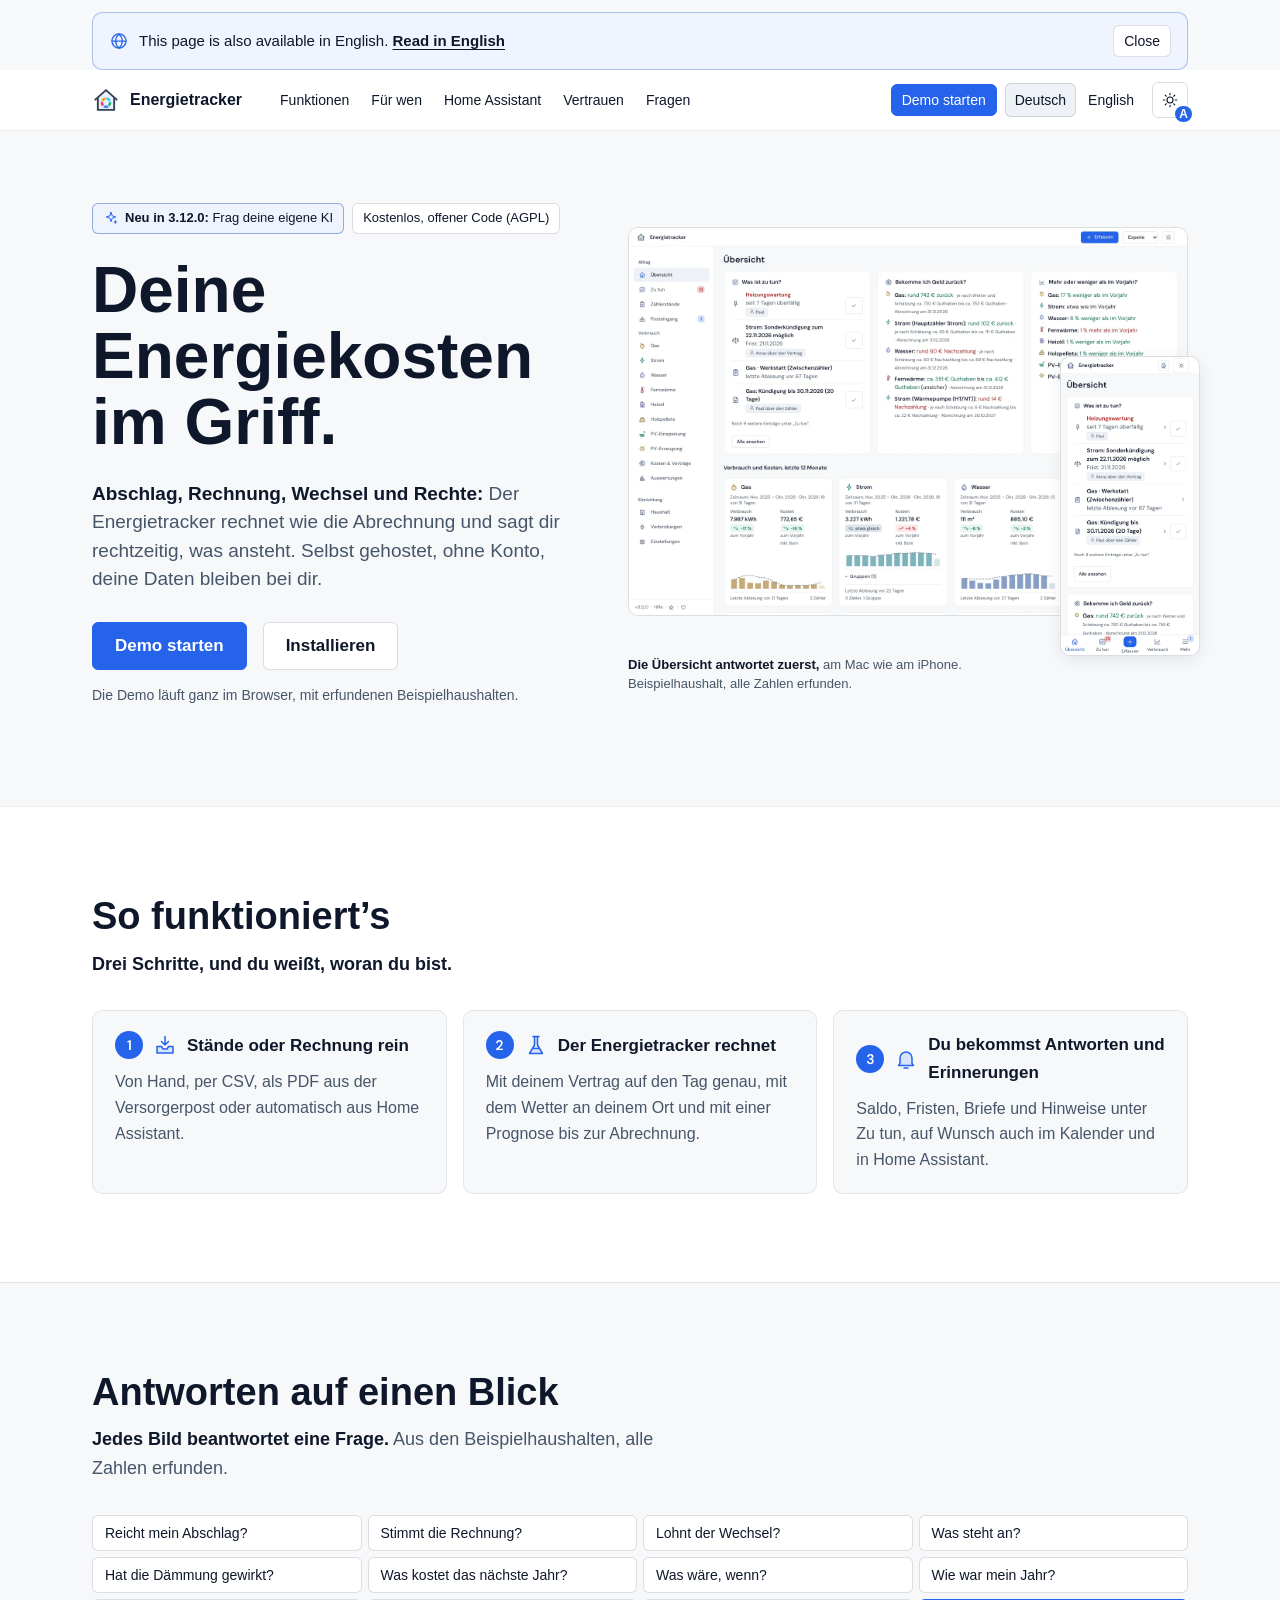
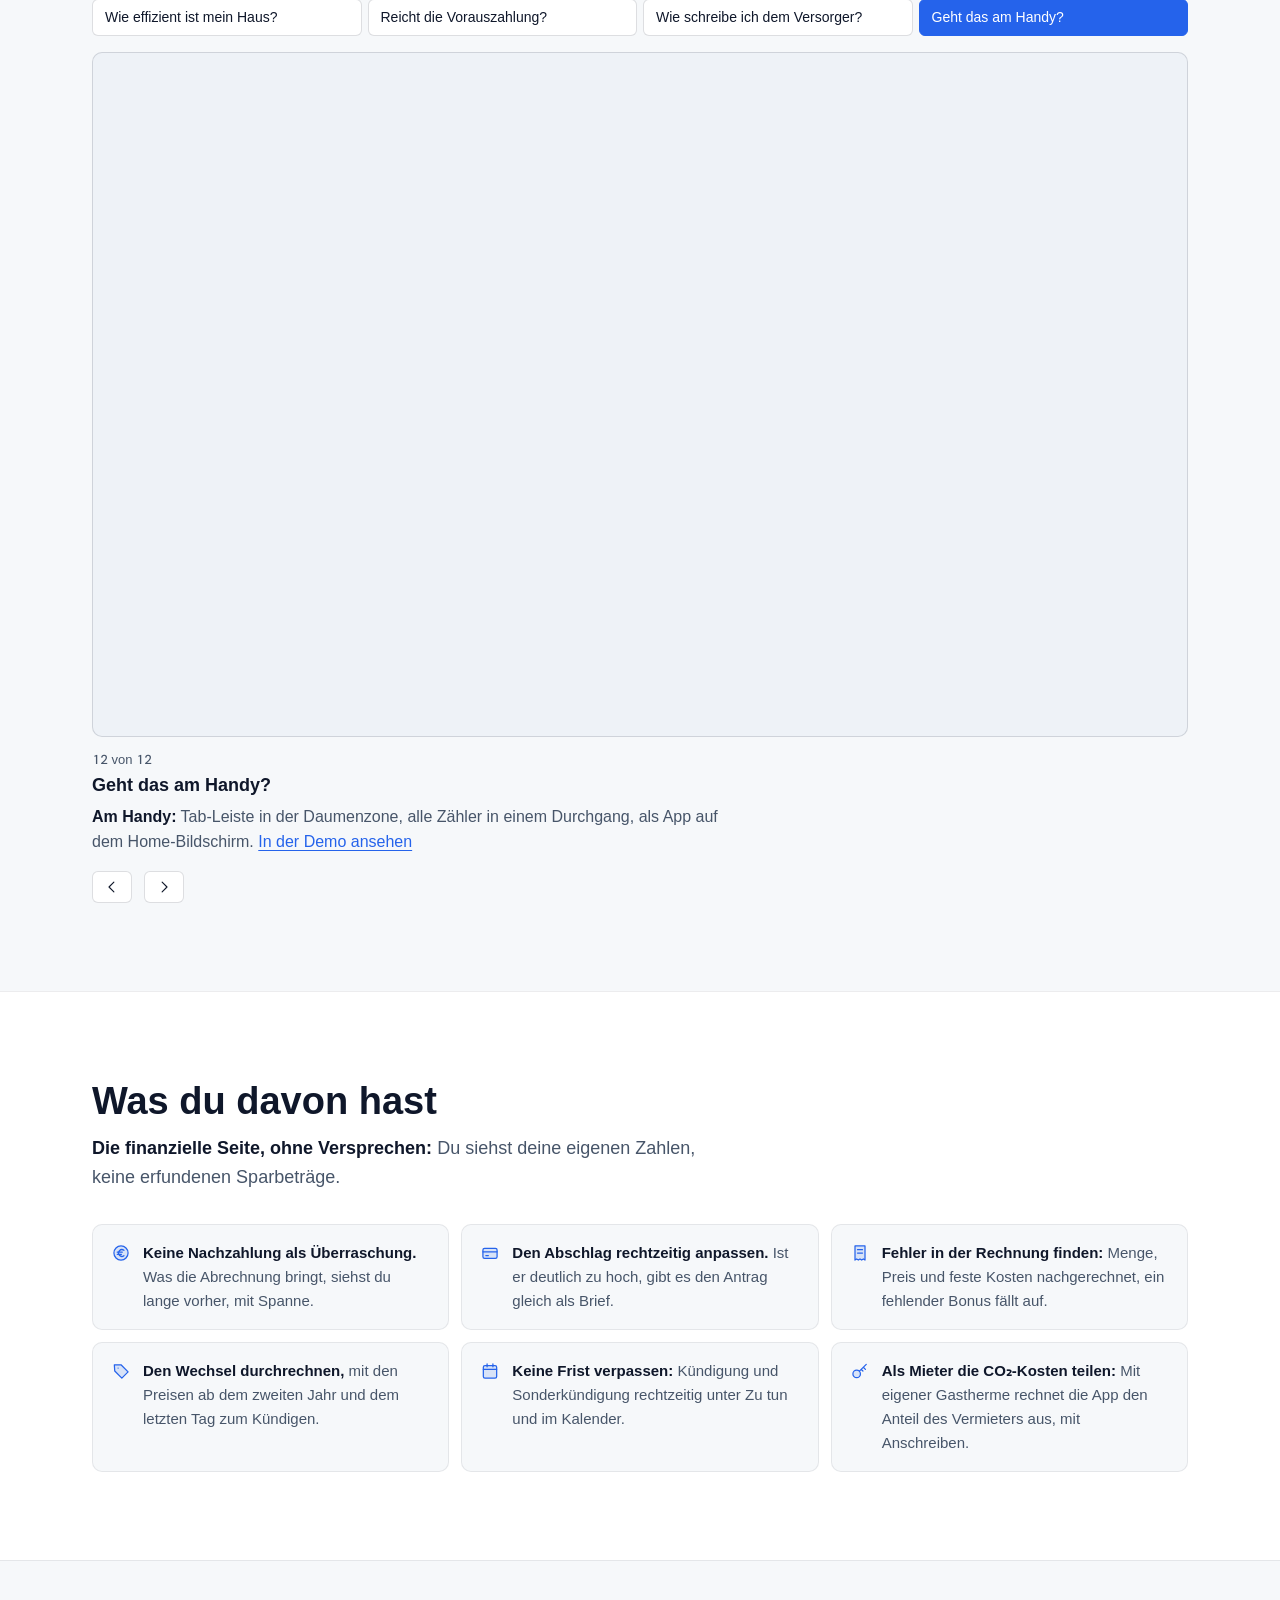
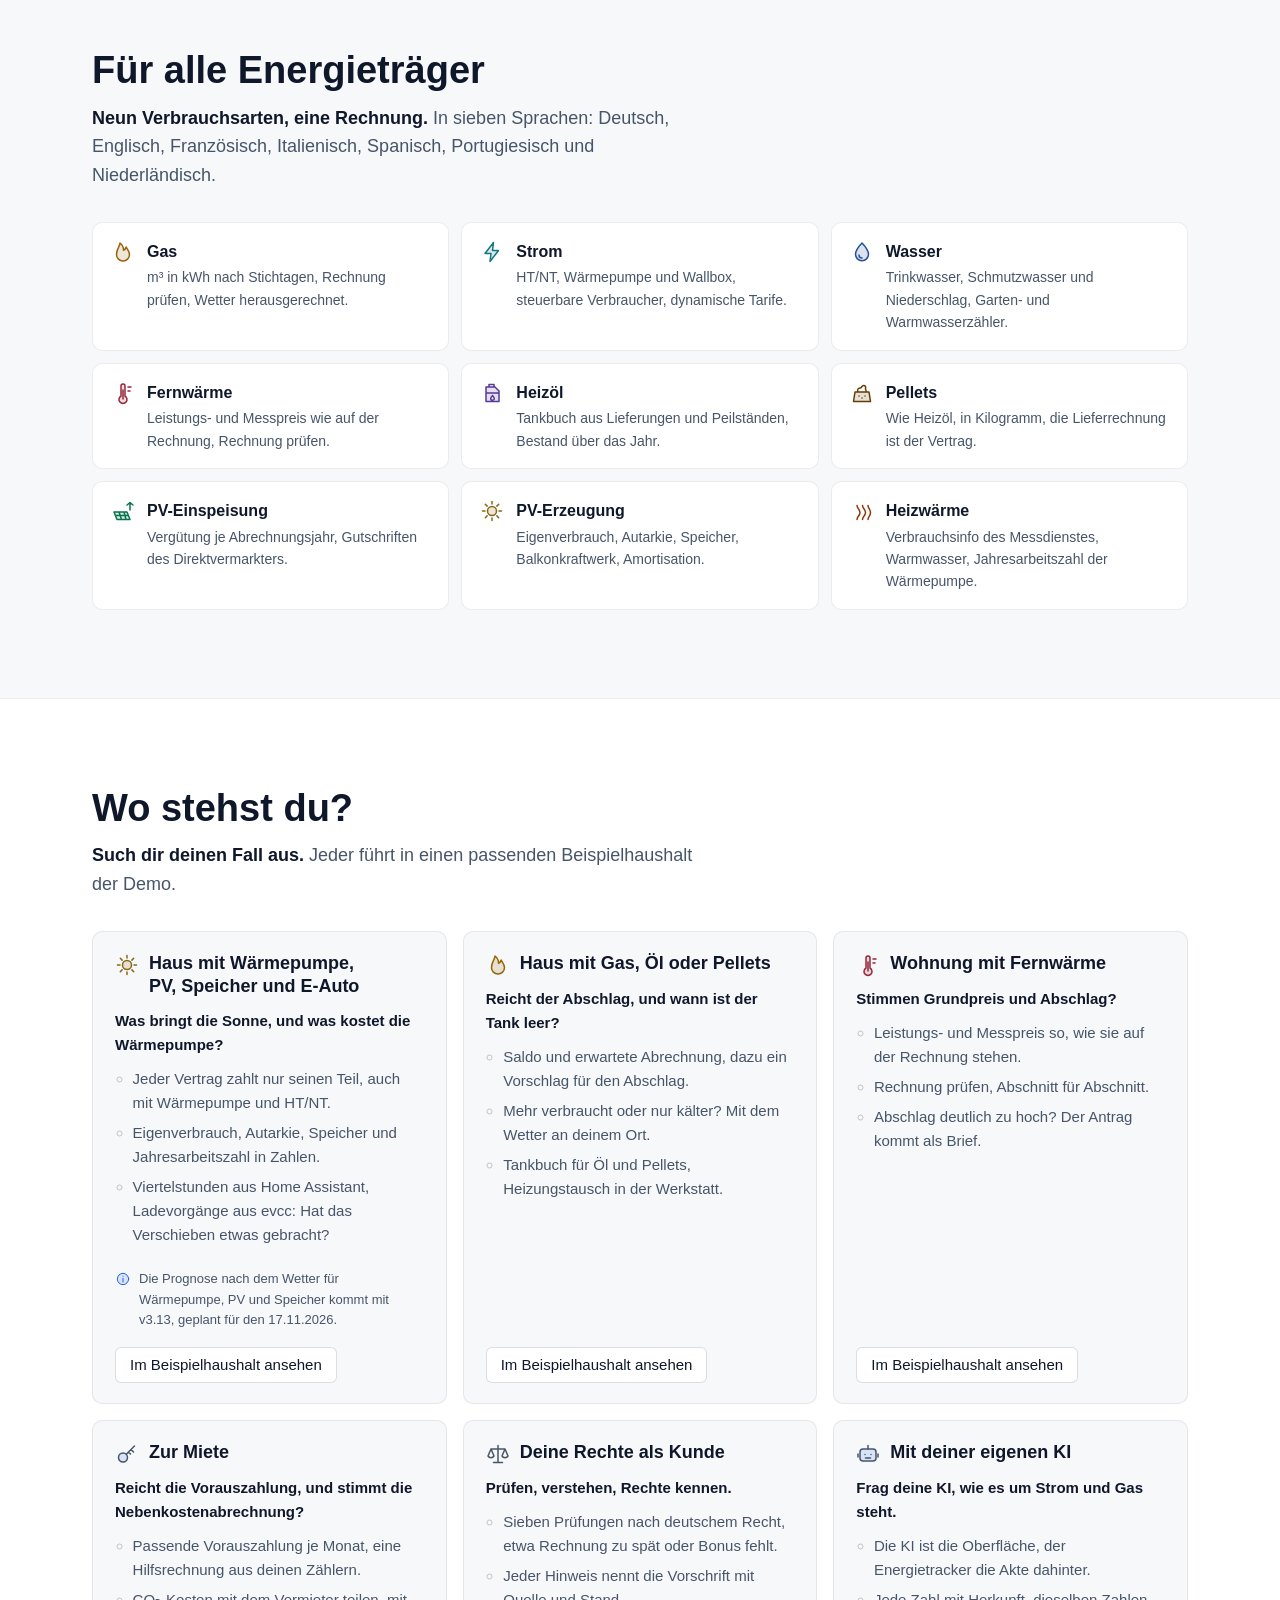
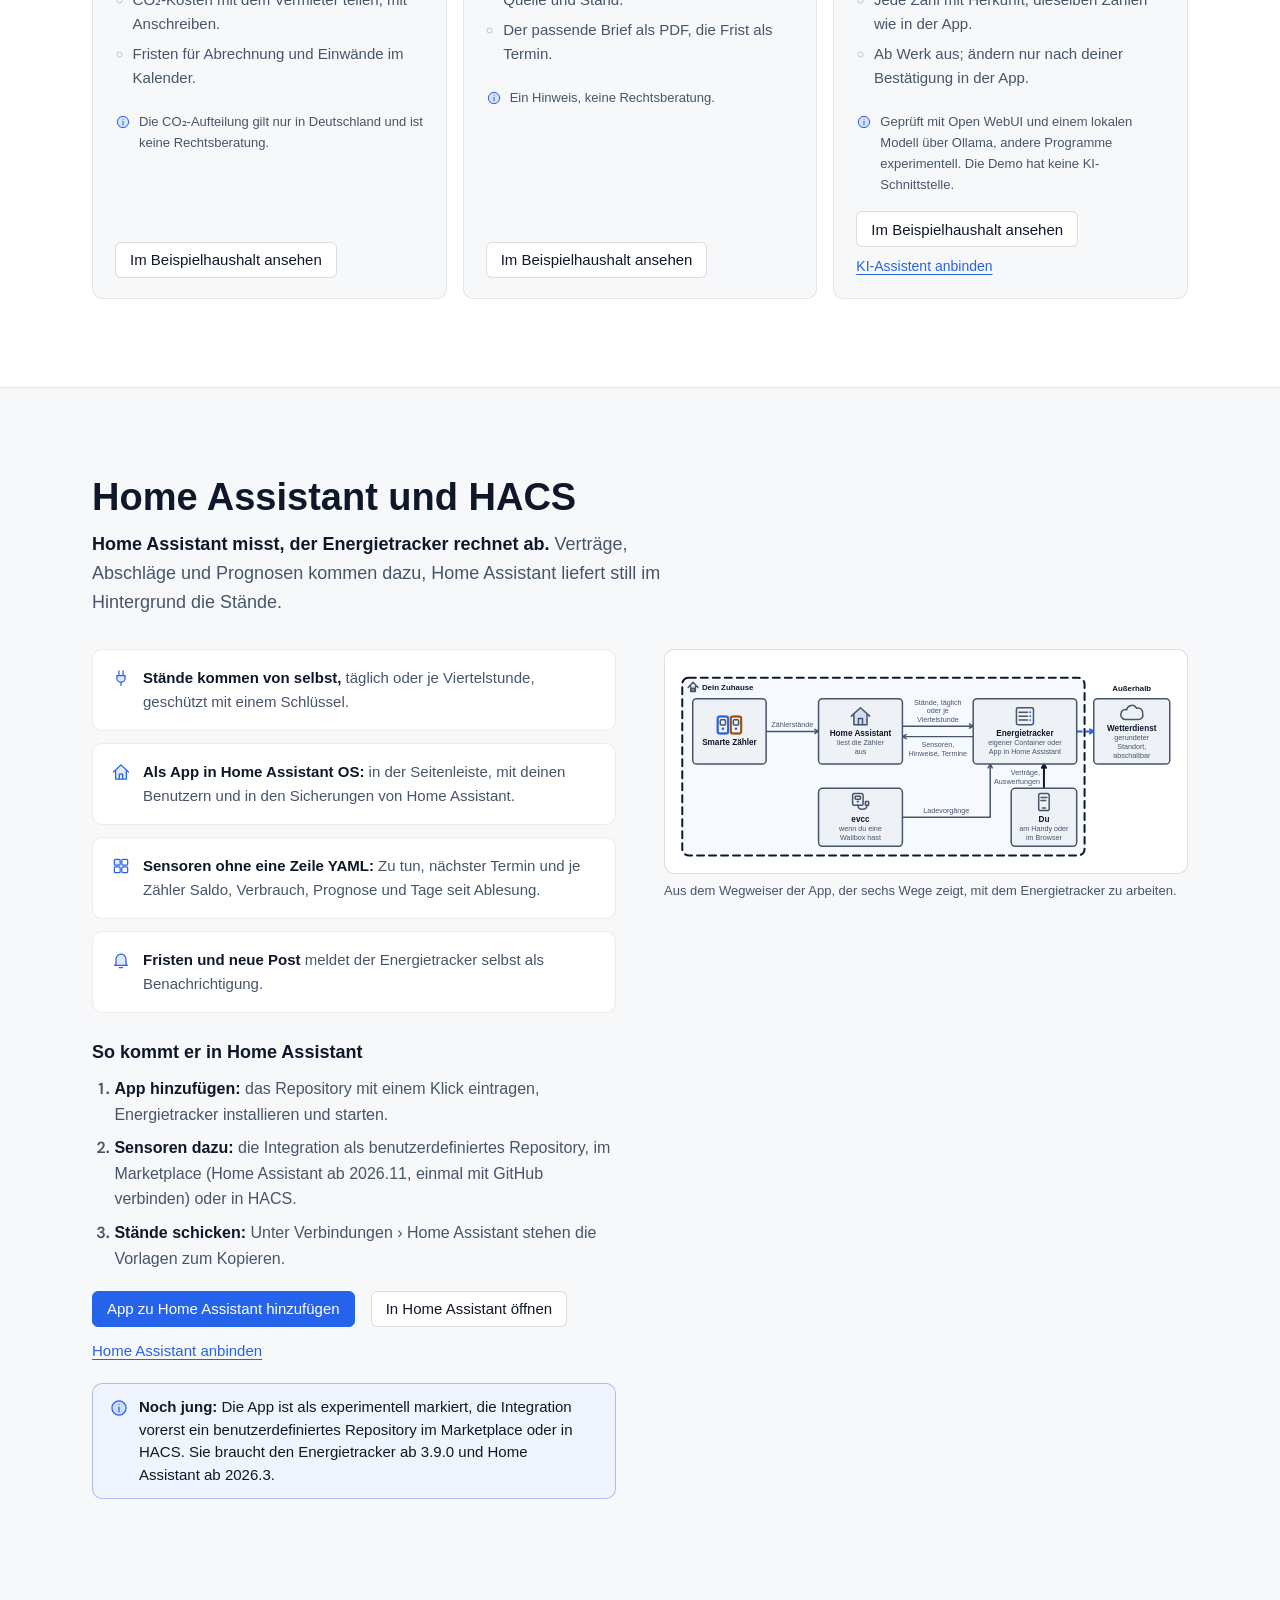
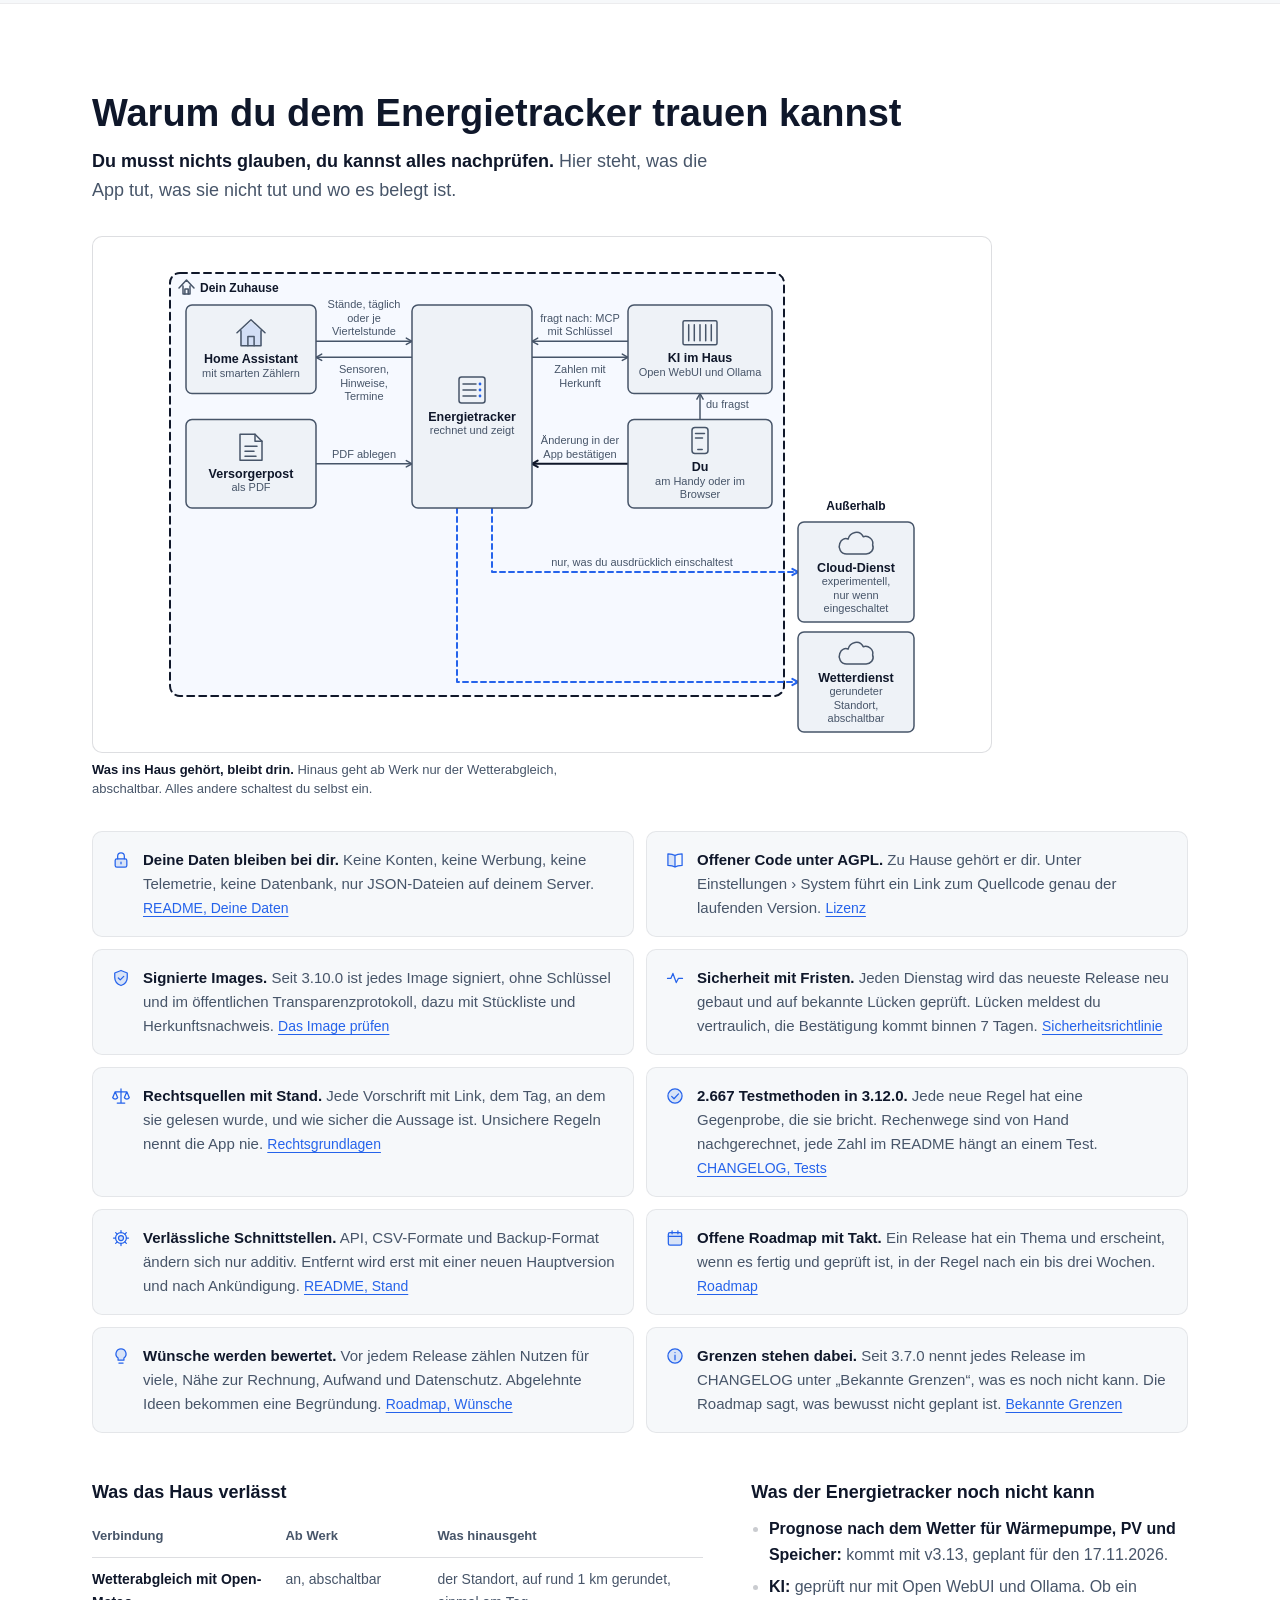
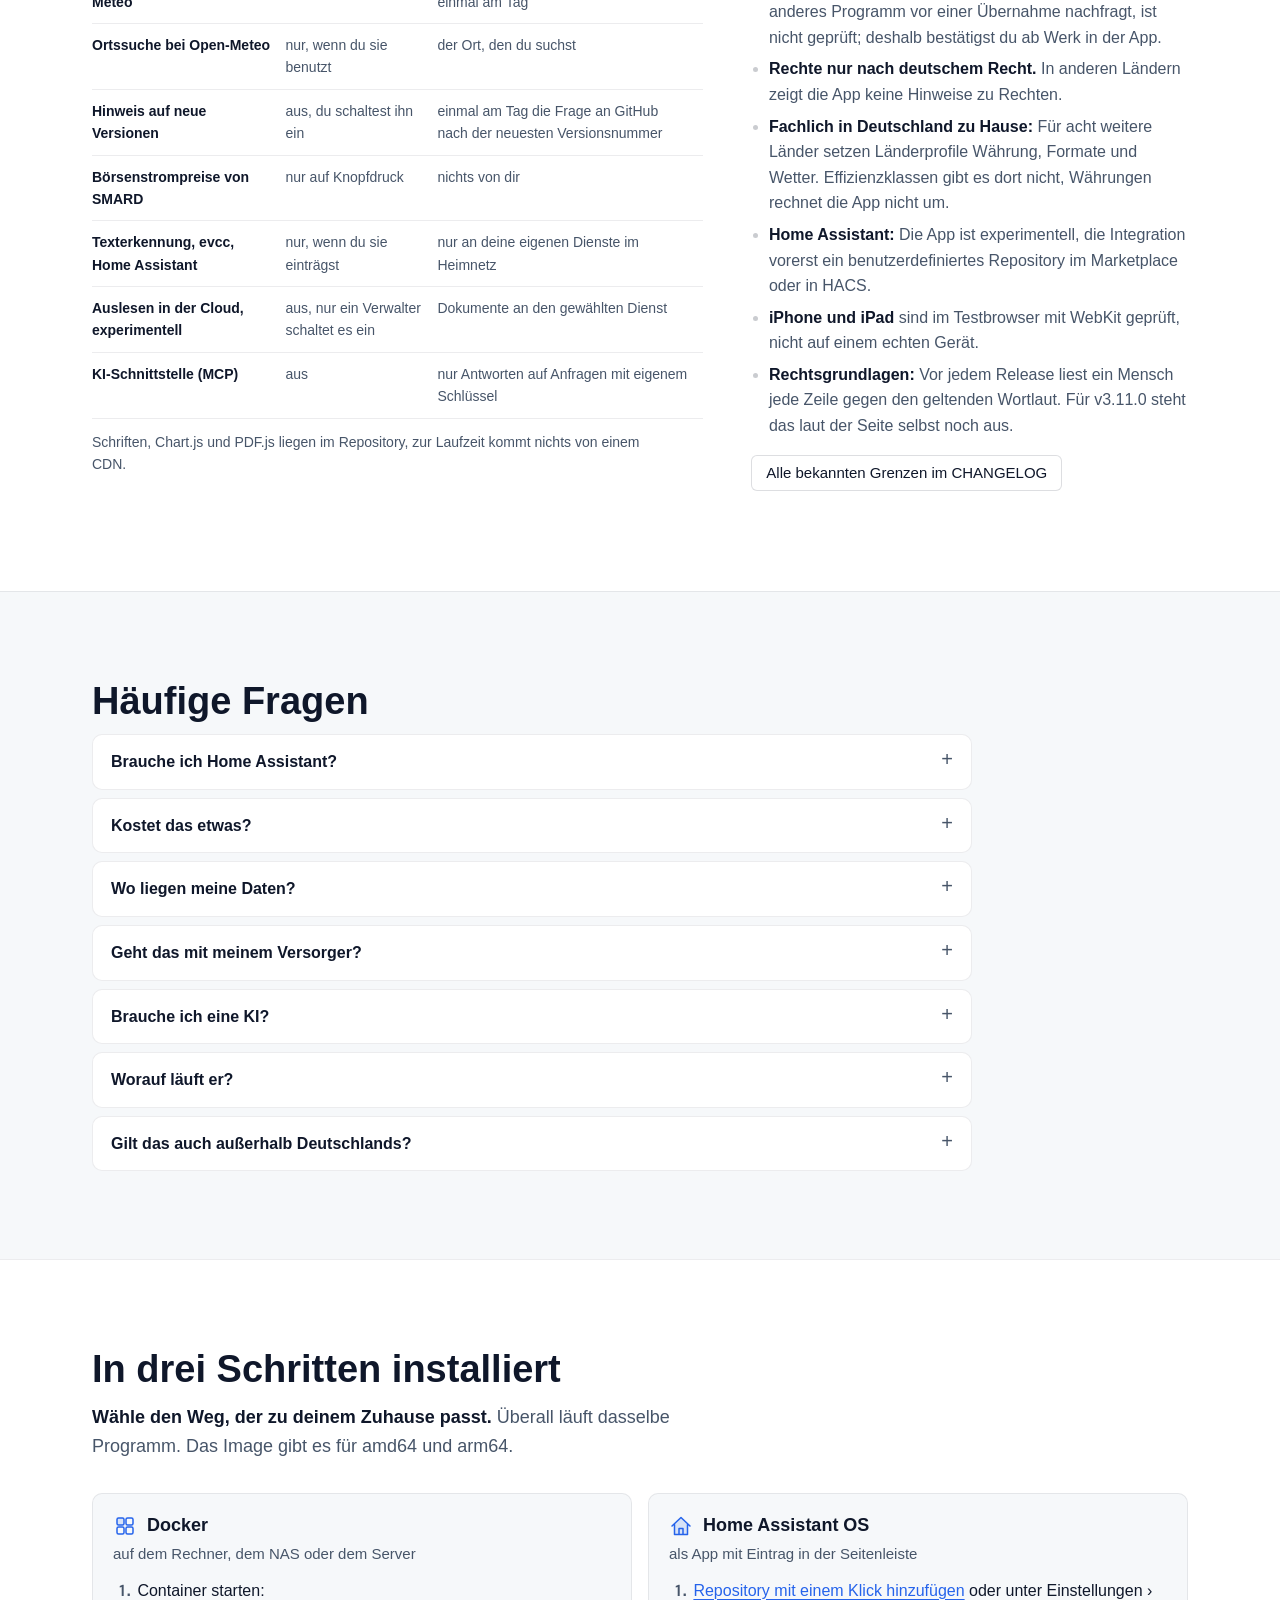
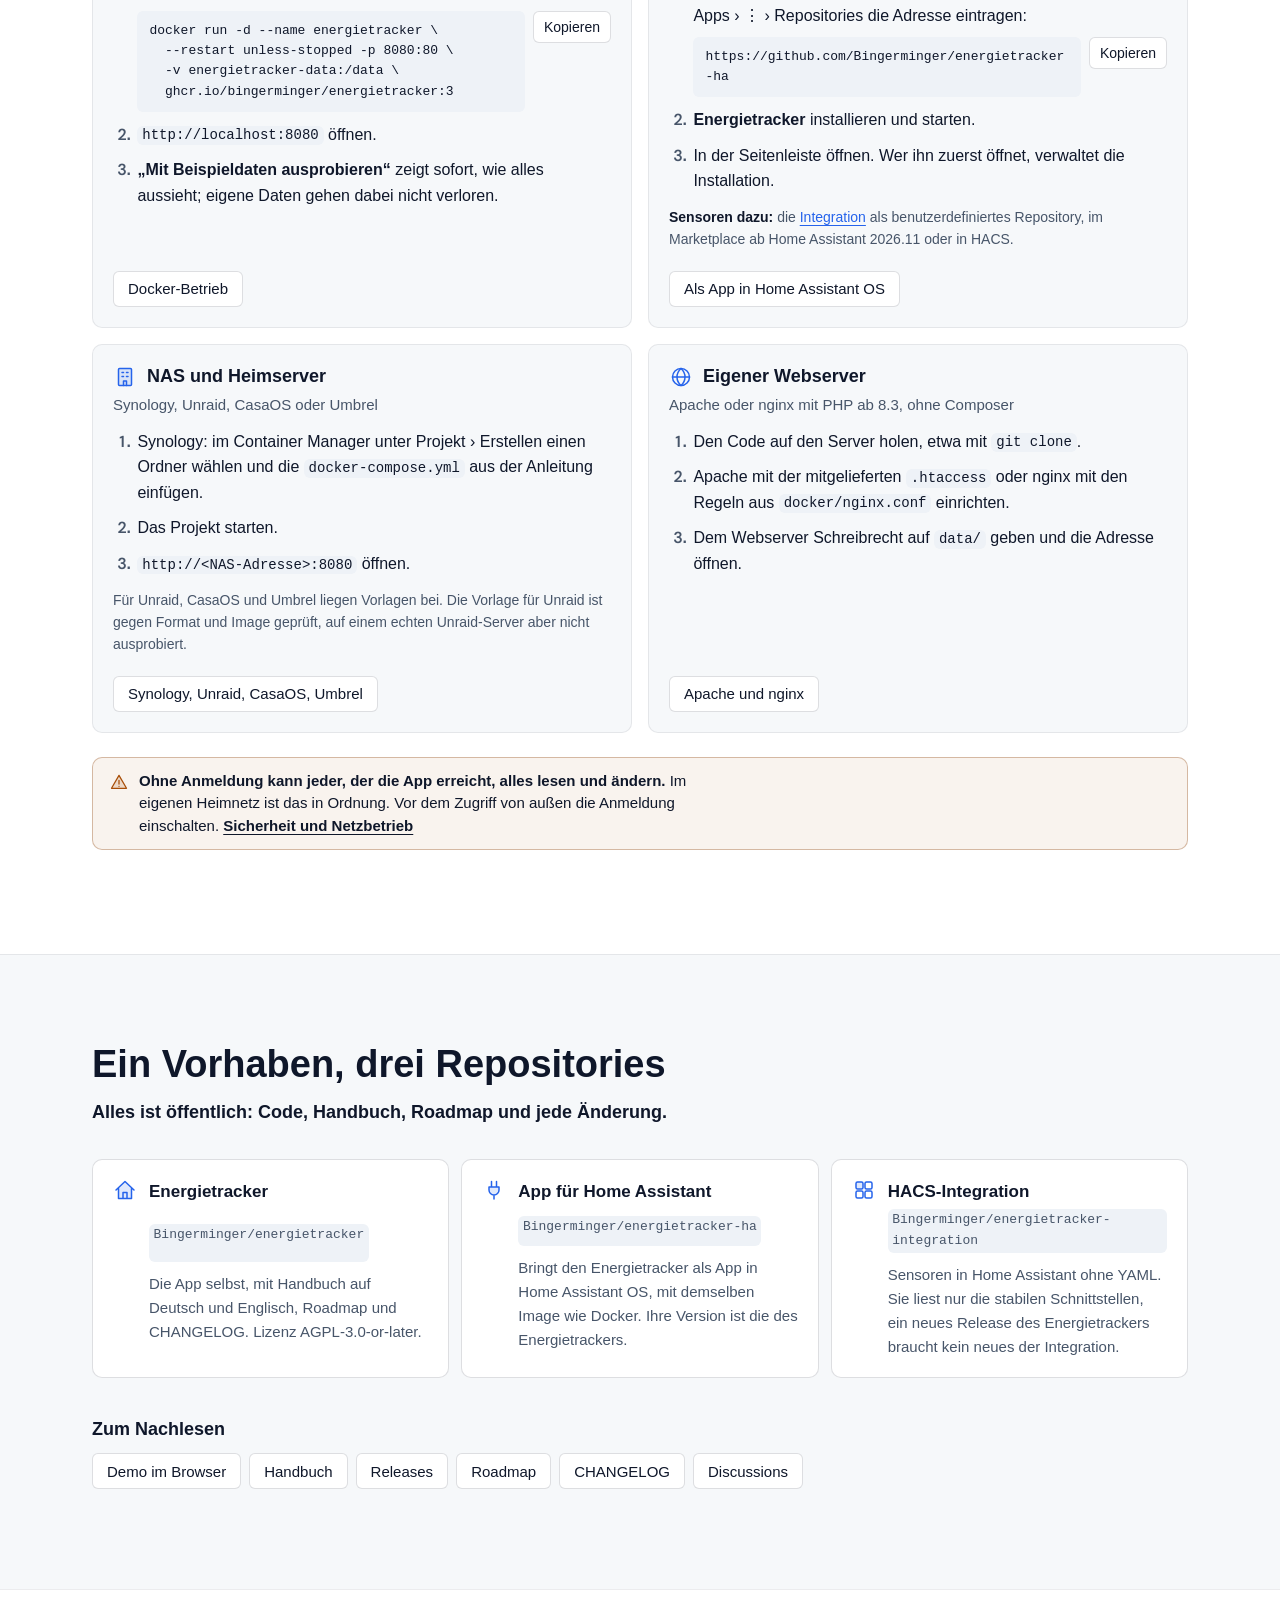
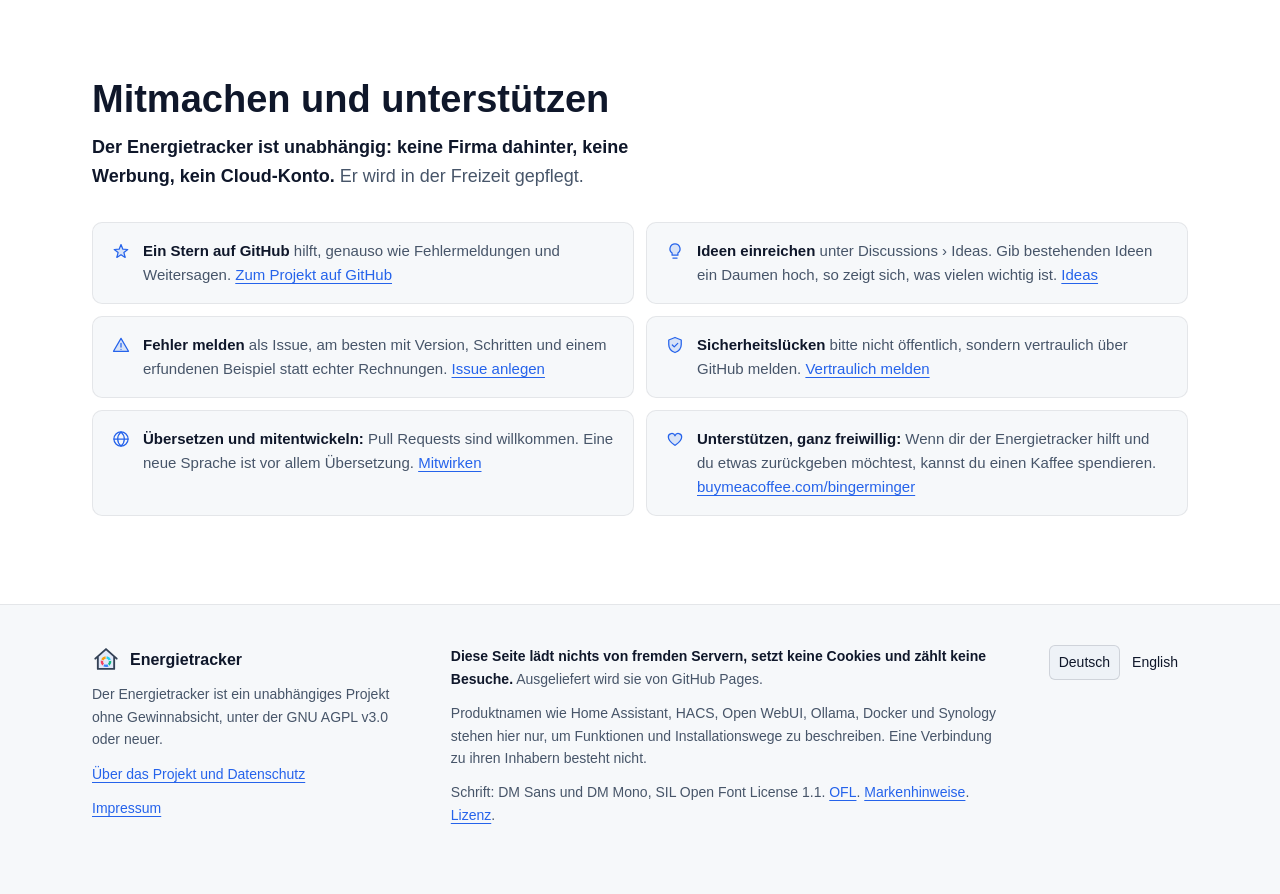
==== commit 821a4ed4: "Integration im Marketplace (ab Home Assistant 2026.11) oder in HACS" ====
--- a/index.html
+++ b/index.html
@@ -121,9 +121,9 @@
 <div class="ha__text">
 <ul class="zeilen zeilen--ha"><li data-c="ha-ingest"><svg class="ico ico--20" aria-hidden="true" focusable="false"><use href="#i-stecker"/></svg><span><strong>Stände kommen von selbst,</strong> täglich oder je Viertelstunde, geschützt mit einem Schlüssel.</span></li><li data-c="ha-app"><svg class="ico ico--20" aria-hidden="true" focusable="false"><use href="#i-home"/></svg><span><strong>Als App in Home Assistant OS:</strong> in der Seitenleiste, mit deinen Benutzern und in den Sicherungen von Home Assistant.</span></li><li data-c="hacs"><svg class="ico ico--20" aria-hidden="true" focusable="false"><use href="#i-bausteine"/></svg><span><strong>Sensoren ohne eine Zeile YAML:</strong> Zu tun, nächster Termin und je Zähler Saldo, Verbrauch, Prognose und Tage seit Ablesung.</span></li><li data-c="ha-notify"><svg class="ico ico--20" aria-hidden="true" focusable="false"><use href="#i-glocke"/></svg><span><strong>Fristen und neue Post</strong> meldet der Energietracker selbst als Benachrichtigung.</span></li></ul>
 <h3>So kommt er in Home Assistant</h3>
-<ol class="nummern"><li data-c="install-ha"><strong>App hinzufügen:</strong> das Repository mit einem Klick eintragen, Energietracker installieren und starten.</li><li data-c="install-hacs"><strong>Sensoren dazu:</strong> die HACS-Integration als benutzerdefiniertes Repository, Typ Integration.</li><li data-c="ha-vorlagen"><strong>Stände schicken:</strong> Unter Verbindungen › Home Assistant stehen die Vorlagen zum Kopieren.</li></ol>
-<p class="knoepfe"><a class="knopf knopf--haupt" href="https://my.home-assistant.io/redirect/supervisor_add_addon_repository/?repository_url=https%3A%2F%2Fgithub.com%2FBingerminger%2Fenergietracker-ha" data-c="install-ha">App zu Home Assistant hinzufügen</a><a class="knopf" href="https://my.home-assistant.io/redirect/hacs_repository/?owner=Bingerminger&amp;repository=energietracker-integration&amp;category=integration" data-c="install-hacs">In HACS öffnen</a><a href="https://github.com/Bingerminger/energietracker/blob/main/docs/anleitungen/home-assistant.md">Home Assistant anbinden</a></p>
-<div class="infobox infobox--info" data-c="ha-experimentell hacs-custom hacs-voraussetzung"><svg class="ico ico--20" aria-hidden="true" focusable="false"><use href="#i-info"/></svg><p class="infobox__text"><strong>Noch jung:</strong> Die App ist als experimentell markiert, die HACS-Integration vorerst ein benutzerdefiniertes Repository. Sie braucht den Energietracker ab 3.9.0 und Home Assistant ab 2026.3.</p></div>
+<ol class="nummern"><li data-c="install-ha"><strong>App hinzufügen:</strong> das Repository mit einem Klick eintragen, Energietracker installieren und starten.</li><li data-c="install-hacs"><strong>Sensoren dazu:</strong> die Integration als benutzerdefiniertes Repository, im Marketplace (Home Assistant ab 2026.11, einmal mit GitHub verbinden) oder in HACS.</li><li data-c="ha-vorlagen"><strong>Stände schicken:</strong> Unter Verbindungen › Home Assistant stehen die Vorlagen zum Kopieren.</li></ol>
+<p class="knoepfe"><a class="knopf knopf--haupt" href="https://my.home-assistant.io/redirect/supervisor_add_addon_repository/?repository_url=https%3A%2F%2Fgithub.com%2FBingerminger%2Fenergietracker-ha" data-c="install-ha">App zu Home Assistant hinzufügen</a><a class="knopf" href="https://my.home-assistant.io/redirect/hacs_repository/?owner=Bingerminger&amp;repository=energietracker-integration&amp;category=integration" data-c="install-hacs">In Home Assistant öffnen</a><a href="https://github.com/Bingerminger/energietracker/blob/main/docs/anleitungen/home-assistant.md">Home Assistant anbinden</a></p>
+<div class="infobox infobox--info" data-c="ha-experimentell hacs-custom hacs-voraussetzung"><svg class="ico ico--20" aria-hidden="true" focusable="false"><use href="#i-info"/></svg><p class="infobox__text"><strong>Noch jung:</strong> Die App ist als experimentell markiert, die Integration vorerst ein benutzerdefiniertes Repository im Marketplace oder in HACS. Sie braucht den Energietracker ab 3.9.0 und Home Assistant ab 2026.3.</p></div>
 </div>
 <figure class="bild bild--schaubild" data-c="ha-ingest hacs daten-aussen"><a class="bild__rahmen" href="/assets/img/wegweiser/home-assistant.de.hell.svg"><picture><source media="(max-width: 599.98px) and (prefers-color-scheme: dark)" srcset="/assets/img/wegweiser/home-assistant.de.narrow.dunkel.svg" width="320" height="537" data-thema="dunkel" data-breite="(max-width: 599.98px)"><source media="(max-width: 599.98px)" srcset="/assets/img/wegweiser/home-assistant.de.narrow.hell.svg" width="320" height="537"><source media="(prefers-color-scheme: dark)" srcset="/assets/img/wegweiser/home-assistant.de.dunkel.svg" width="760" height="304" data-thema="dunkel"><img src="/assets/img/wegweiser/home-assistant.de.hell.svg" width="760" height="304" alt="Schaubild Mit Home Assistant: Smarte Zähler, Home Assistant liest sie aus und schickt Stände täglich oder je Viertelstunde an den Energietracker, zurück gehen Sensoren, Hinweise und Termine. evcc liefert Ladevorgänge. Außerhalb steht nur der Wetterdienst mit gerundetem Standort, abschaltbar." loading="lazy" decoding="async"></picture><span class="unsichtbar"> Bild in voller Größe öffnen</span></a><figcaption data-c="wegweiser">Aus dem Wegweiser der App, der sechs Wege zeigt, mit dem Energietracker zu arbeiten.</figcaption></figure>
 </div>
@@ -138,7 +138,7 @@
 <tbody><tr><th scope="row" data-label="Verbindung" data-c="aussen-wetter">Wetterabgleich mit Open-Meteo</th><td data-label="Ab Werk" data-c="aussen-wetter">an, abschaltbar</td><td data-label="Was hinausgeht" data-c="aussen-wetter">der Standort, auf rund 1 km gerundet, einmal am Tag</td></tr><tr><th scope="row" data-label="Verbindung" data-c="aussen-ort">Ortssuche bei Open-Meteo</th><td data-label="Ab Werk" data-c="aussen-ort">nur, wenn du sie benutzt</td><td data-label="Was hinausgeht" data-c="aussen-ort">der Ort, den du suchst</td></tr><tr><th scope="row" data-label="Verbindung" data-c="aussen-version">Hinweis auf neue Versionen</th><td data-label="Ab Werk" data-c="aussen-version">aus, du schaltest ihn ein</td><td data-label="Was hinausgeht" data-c="aussen-version">einmal am Tag die Frage an GitHub nach der neuesten Versionsnummer</td></tr><tr><th scope="row" data-label="Verbindung" data-c="aussen-smard">Börsenstrompreise von SMARD</th><td data-label="Ab Werk" data-c="aussen-smard">nur auf Knopfdruck</td><td data-label="Was hinausgeht" data-c="aussen-smard">nichts von dir</td></tr><tr><th scope="row" data-label="Verbindung" data-c="aussen-heimnetz">Texterkennung, evcc, Home Assistant</th><td data-label="Ab Werk" data-c="aussen-heimnetz">nur, wenn du sie einträgst</td><td data-label="Was hinausgeht" data-c="aussen-heimnetz">nur an deine eigenen Dienste im Heimnetz</td></tr><tr><th scope="row" data-label="Verbindung" data-c="aussen-cloud">Auslesen in der Cloud, experimentell</th><td data-label="Ab Werk" data-c="aussen-cloud">aus, nur ein Verwalter schaltet es ein</td><td data-label="Was hinausgeht" data-c="aussen-cloud">Dokumente an den gewählten Dienst</td></tr><tr><th scope="row" data-label="Verbindung" data-c="mcp-aus">KI-Schnittstelle (MCP)</th><td data-label="Ab Werk" data-c="mcp-aus">aus</td><td data-label="Was hinausgeht" data-c="mcp-aus">nur Antworten auf Anfragen mit eigenem Schlüssel</td></tr></tbody></table>
 <p class="klein" data-c="vendored">Schriften, Chart.js und PDF.js liegen im Repository, zur Laufzeit kommt nichts von einem CDN.</p></div>
 <div class="grenzen"><h3>Was der Energietracker noch nicht kann</h3>
-<ul class="liste"><li data-c="grenze-wp-wetter"><strong>Prognose nach dem Wetter für Wärmepumpe, PV und Speicher:</strong> kommt mit v3.13, geplant für den 17.11.2026.</li><li data-c="ki-geprueft grenze-ki-nachfrage"><strong>KI:</strong> geprüft nur mit Open WebUI und Ollama. Ob ein anderes Programm vor einer Übernahme nachfragt, ist nicht geprüft; deshalb bestätigst du ab Werk in der App.</li><li data-c="rechte-nur-de"><strong>Rechte nur nach deutschem Recht.</strong> In anderen Ländern zeigt die App keine Hinweise zu Rechten.</li><li data-c="laender"><strong>Fachlich in Deutschland zu Hause:</strong> Für acht weitere Länder setzen Länderprofile Währung, Formate und Wetter. Effizienzklassen gibt es dort nicht, Währungen rechnet die App nicht um.</li><li data-c="ha-experimentell hacs-custom"><strong>Home Assistant:</strong> Die App ist experimentell, die HACS-Integration vorerst ein benutzerdefiniertes Repository.</li><li data-c="grenze-iphone"><strong>iPhone und iPad</strong> sind im Testbrowser mit WebKit geprüft, nicht auf einem echten Gerät.</li><li data-c="grenze-gegenlesen"><strong>Rechtsgrundlagen:</strong> Vor jedem Release liest ein Mensch jede Zeile gegen den geltenden Wortlaut. Für v3.11.0 steht das laut der Seite selbst noch aus.</li></ul>
+<ul class="liste"><li data-c="grenze-wp-wetter"><strong>Prognose nach dem Wetter für Wärmepumpe, PV und Speicher:</strong> kommt mit v3.13, geplant für den 17.11.2026.</li><li data-c="ki-geprueft grenze-ki-nachfrage"><strong>KI:</strong> geprüft nur mit Open WebUI und Ollama. Ob ein anderes Programm vor einer Übernahme nachfragt, ist nicht geprüft; deshalb bestätigst du ab Werk in der App.</li><li data-c="rechte-nur-de"><strong>Rechte nur nach deutschem Recht.</strong> In anderen Ländern zeigt die App keine Hinweise zu Rechten.</li><li data-c="laender"><strong>Fachlich in Deutschland zu Hause:</strong> Für acht weitere Länder setzen Länderprofile Währung, Formate und Wetter. Effizienzklassen gibt es dort nicht, Währungen rechnet die App nicht um.</li><li data-c="ha-experimentell hacs-custom"><strong>Home Assistant:</strong> Die App ist experimentell, die Integration vorerst ein benutzerdefiniertes Repository im Marketplace oder in HACS.</li><li data-c="grenze-iphone"><strong>iPhone und iPad</strong> sind im Testbrowser mit WebKit geprüft, nicht auf einem echten Gerät.</li><li data-c="grenze-gegenlesen"><strong>Rechtsgrundlagen:</strong> Vor jedem Release liest ein Mensch jede Zeile gegen den geltenden Wortlaut. Für v3.11.0 steht das laut der Seite selbst noch aus.</li></ul>
 <p><a class="knopf" href="https://github.com/Bingerminger/energietracker/blob/main/CHANGELOG.md" data-c="grenzen-changelog">Alle bekannten Grenzen im CHANGELOG</a></p></div>
 </div>
 </div></section>
@@ -161,7 +161,7 @@
 <h3 class="install__titel" id="iw-home"><svg class="ico ico--24" aria-hidden="true" focusable="false"><use href="#i-home"/></svg><span>Home Assistant OS</span></h3>
 <p class="install__fuer" data-c="ha-app">als App mit Eintrag in der Seitenleiste</p>
 <ol><li data-c="install-ha"><a href="https://my.home-assistant.io/redirect/supervisor_add_addon_repository/?repository_url=https%3A%2F%2Fgithub.com%2FBingerminger%2Fenergietracker-ha">Repository mit einem Klick hinzufügen</a> oder unter Einstellungen › Apps › ⋮ › Repositories die Adresse eintragen:<div class="code"><pre tabindex="0"><code>https://github.com/Bingerminger/energietracker-ha</code></pre><button type="button" class="knopf knopf--klein kopier" hidden data-fertig="Kopiert">Kopieren</button></div></li><li data-c="install-ha"><strong>Energietracker</strong> installieren und starten.</li><li data-c="install-ha">In der Seitenleiste öffnen. Wer ihn zuerst öffnet, verwaltet die Installation.</li></ol>
-<p class="klein" data-c="install-hacs"><strong>Sensoren dazu:</strong> die <a href="https://my.home-assistant.io/redirect/hacs_repository/?owner=Bingerminger&amp;repository=energietracker-integration&amp;category=integration">HACS-Integration</a> als benutzerdefiniertes Repository, Typ Integration.</p>
+<p class="klein" data-c="install-hacs"><strong>Sensoren dazu:</strong> die <a href="https://my.home-assistant.io/redirect/hacs_repository/?owner=Bingerminger&amp;repository=energietracker-integration&amp;category=integration">Integration</a> als benutzerdefiniertes Repository, im Marketplace ab Home Assistant 2026.11 oder in HACS.</p>
 <p class="install__fuss"><a class="knopf" href="https://github.com/Bingerminger/energietracker/blob/main/docs/anleitungen/home-assistant.md#als-app-in-home-assistant-os">Als App in Home Assistant OS</a></p>
 </section><section class="install" aria-labelledby="iw-block">
 <h3 class="install__titel" id="iw-block"><svg class="ico ico--24" aria-hidden="true" focusable="false"><use href="#i-block"/></svg><span>NAS und Heimserver</span></h3>
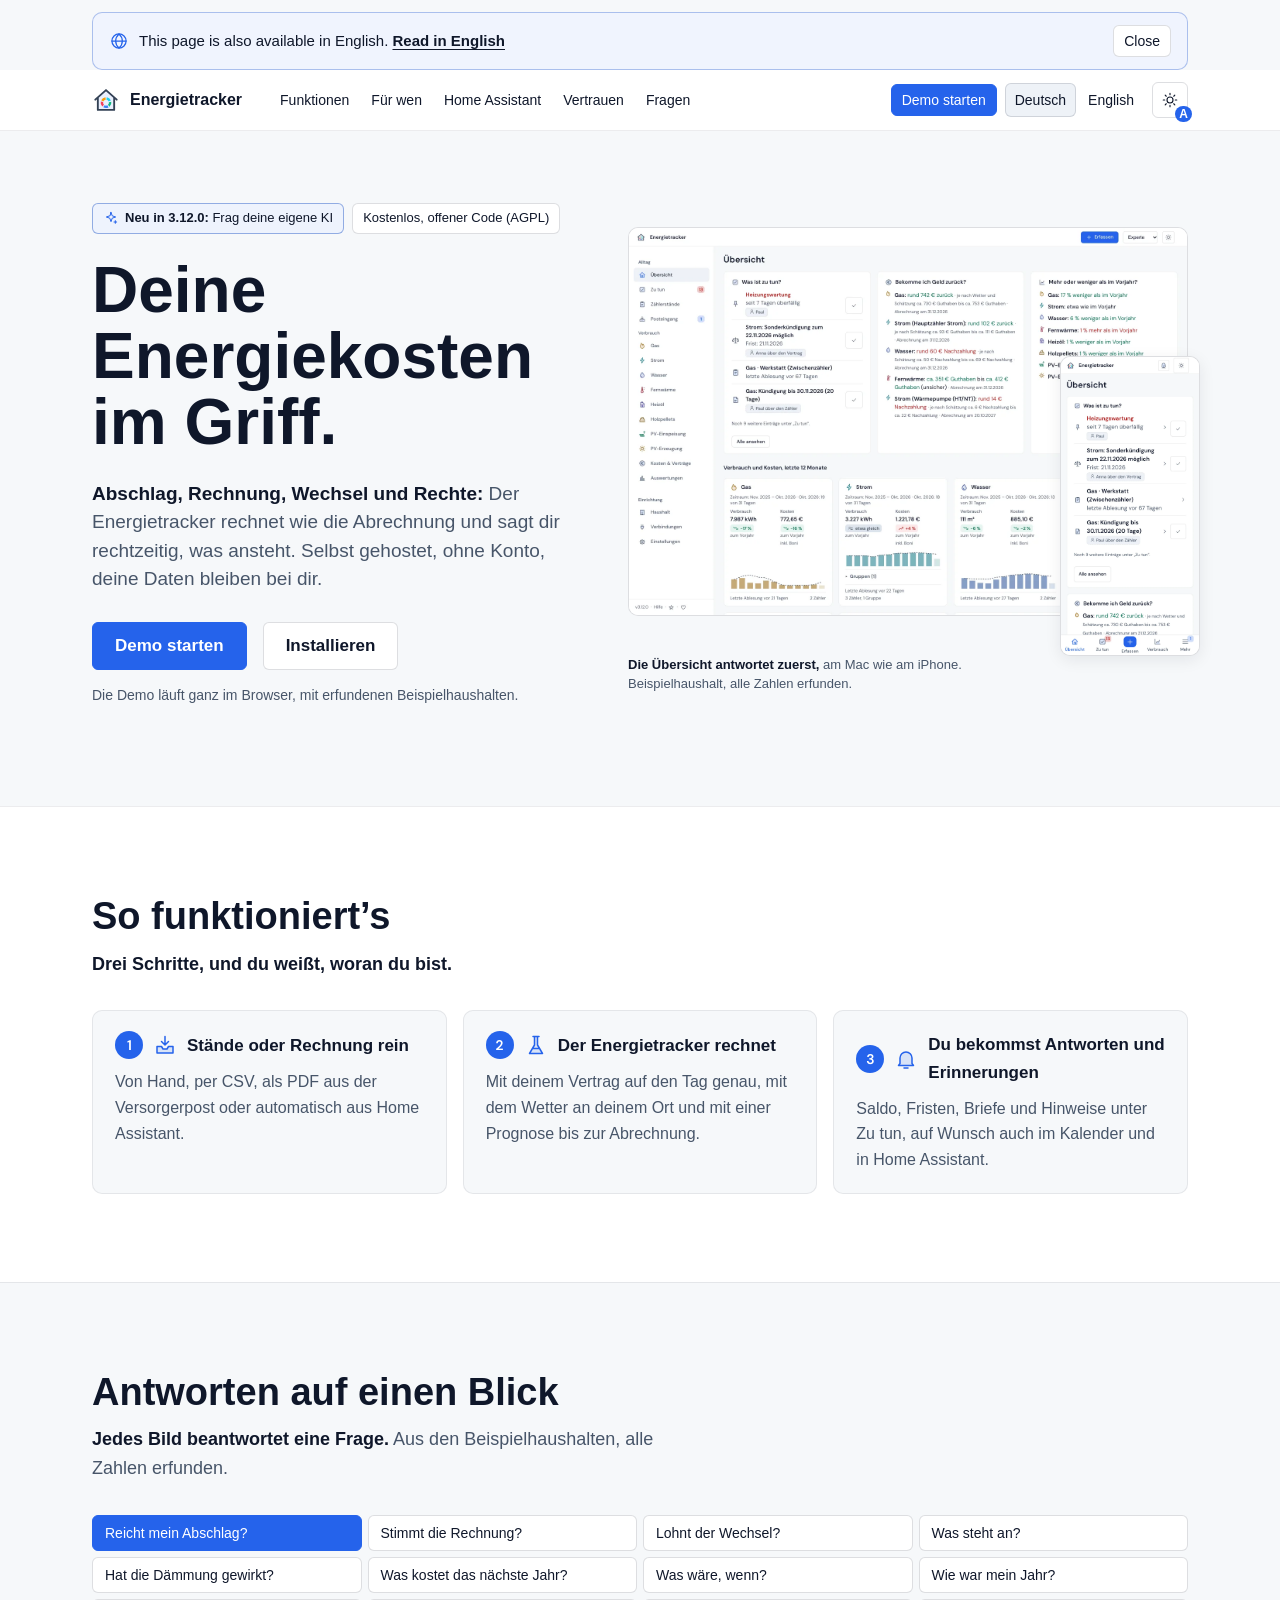
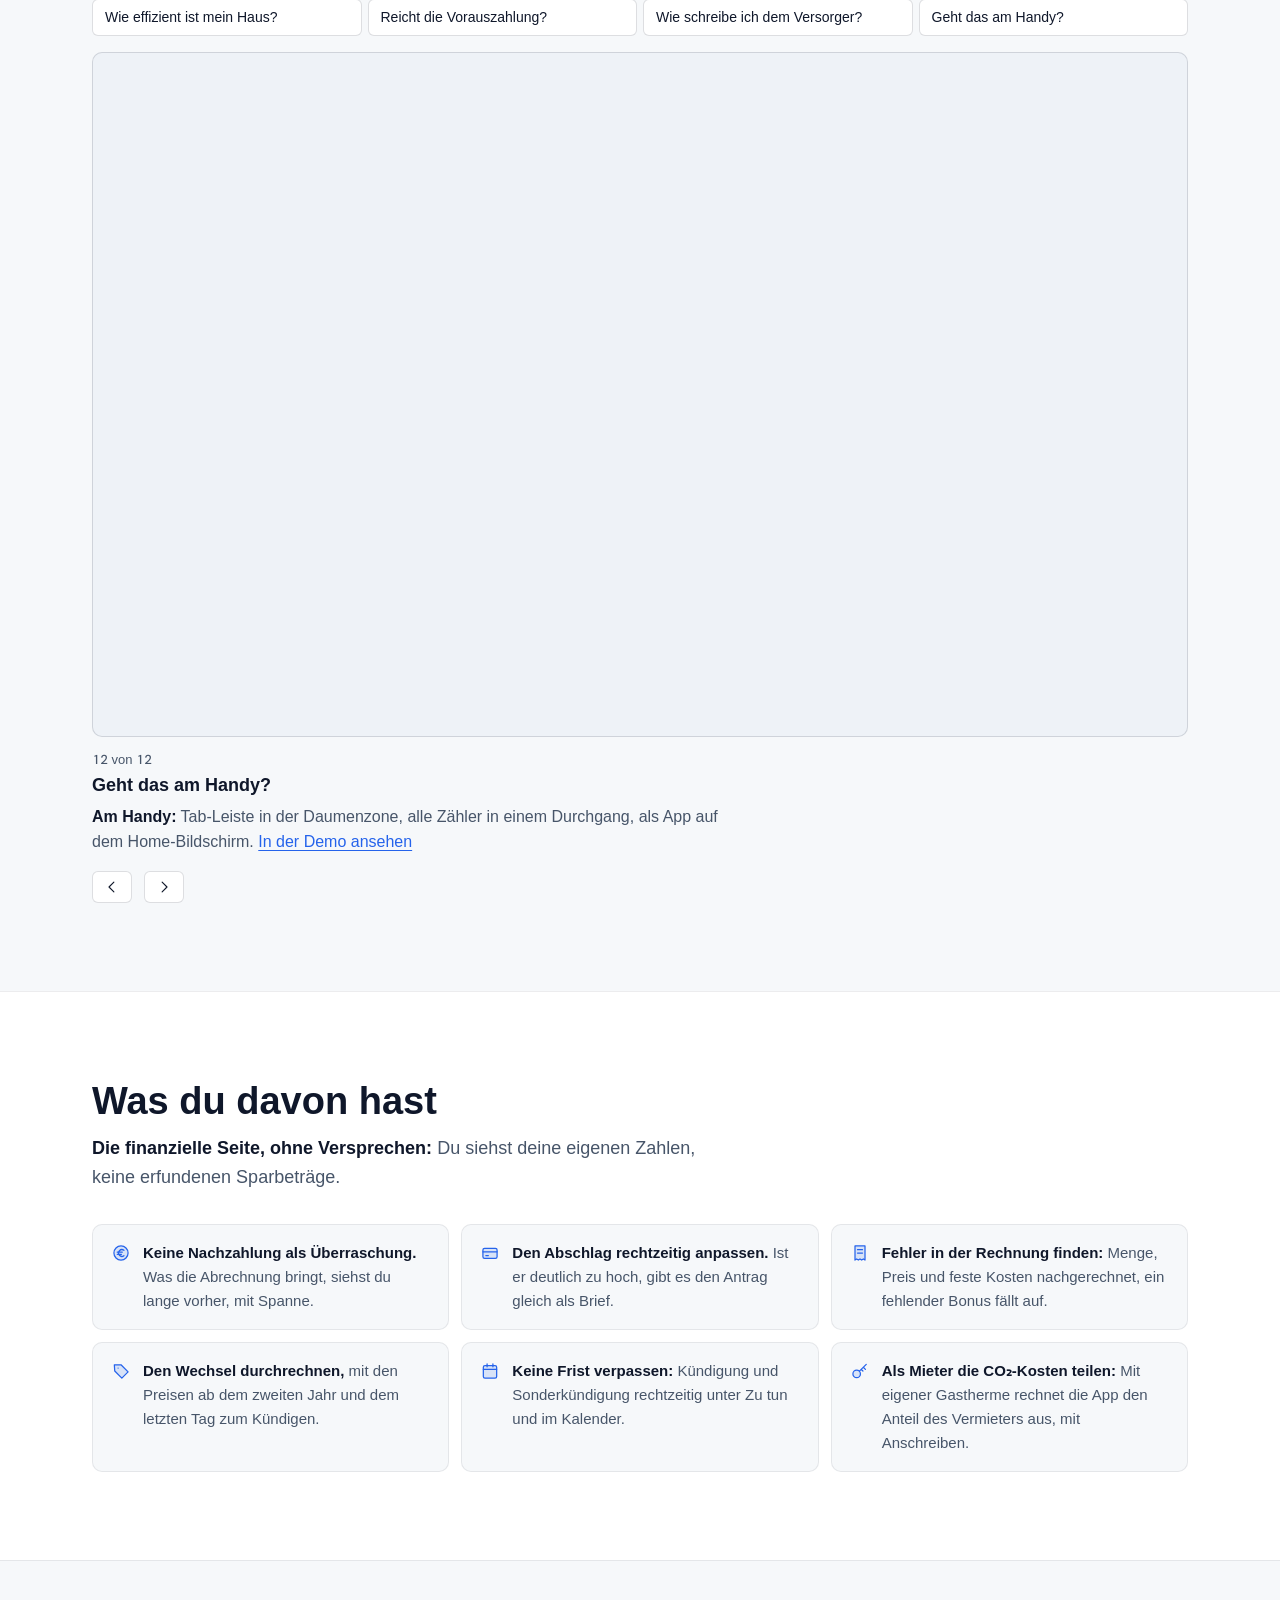
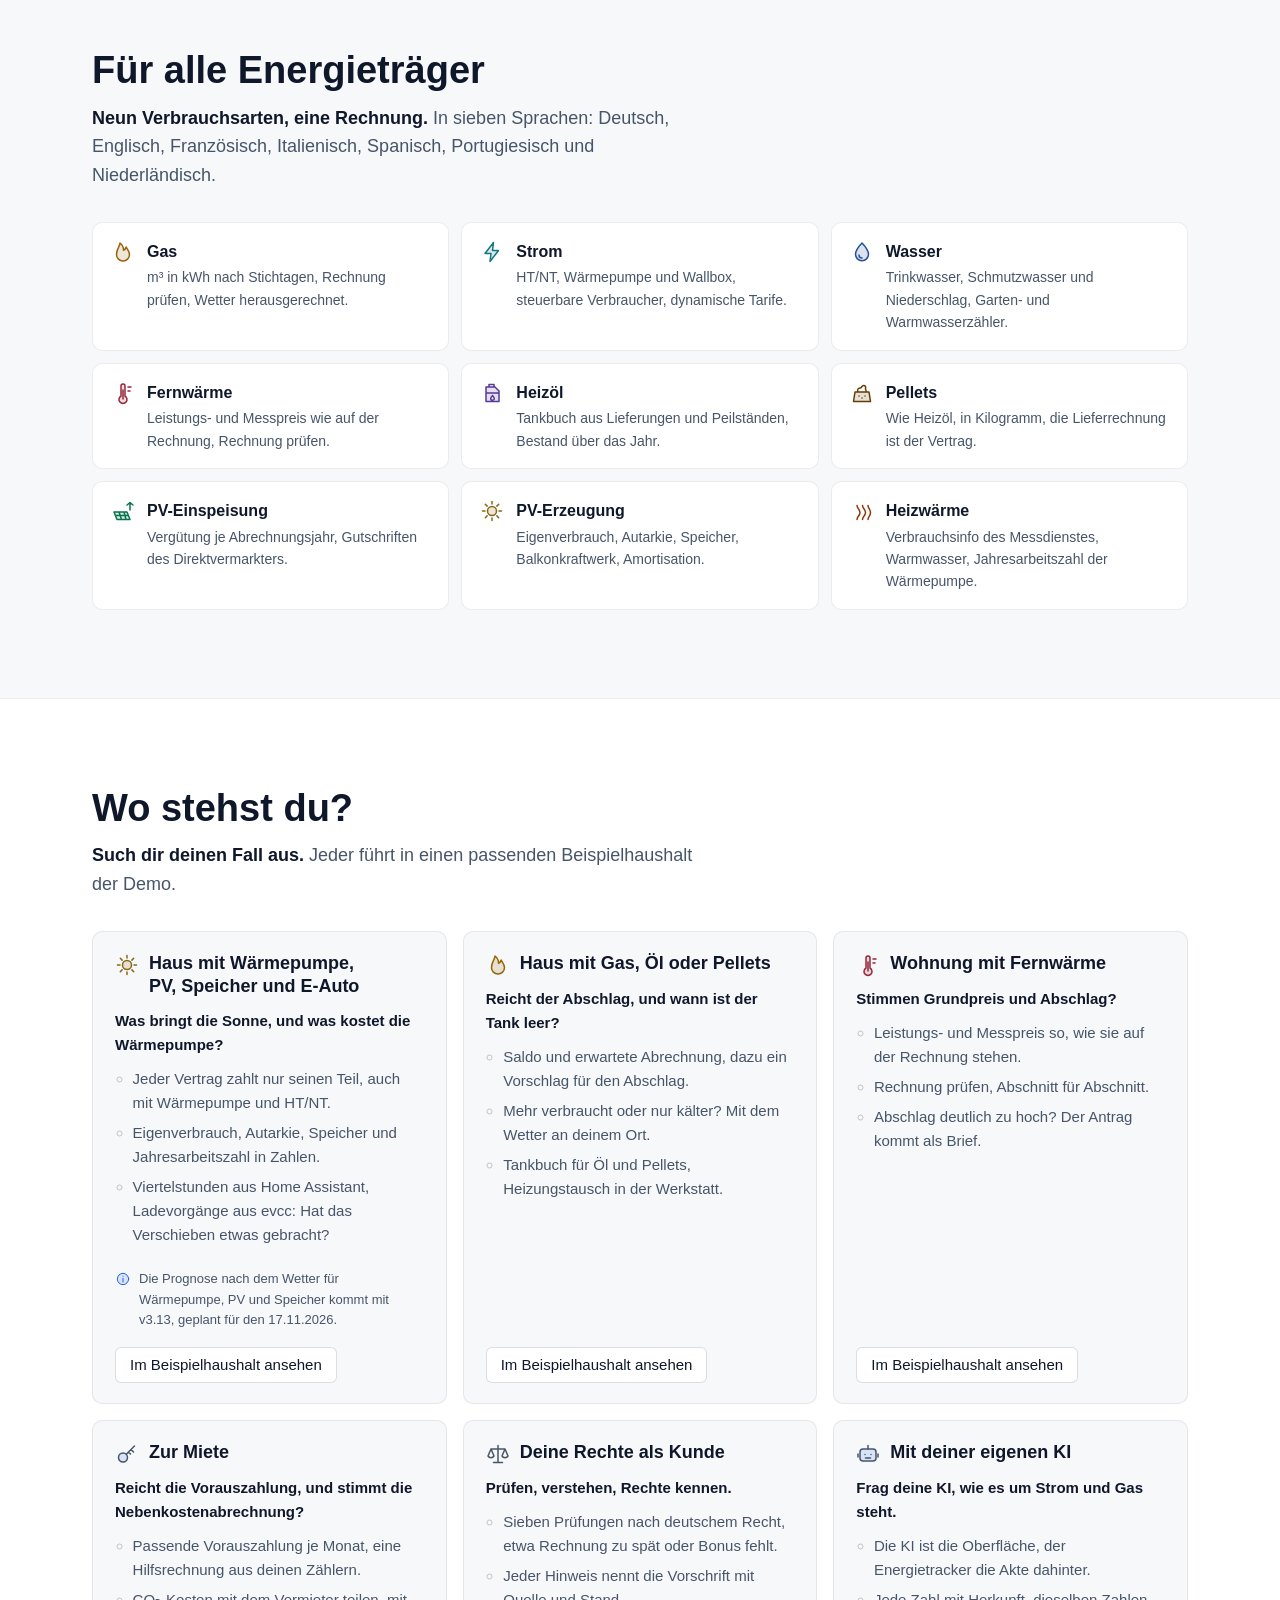
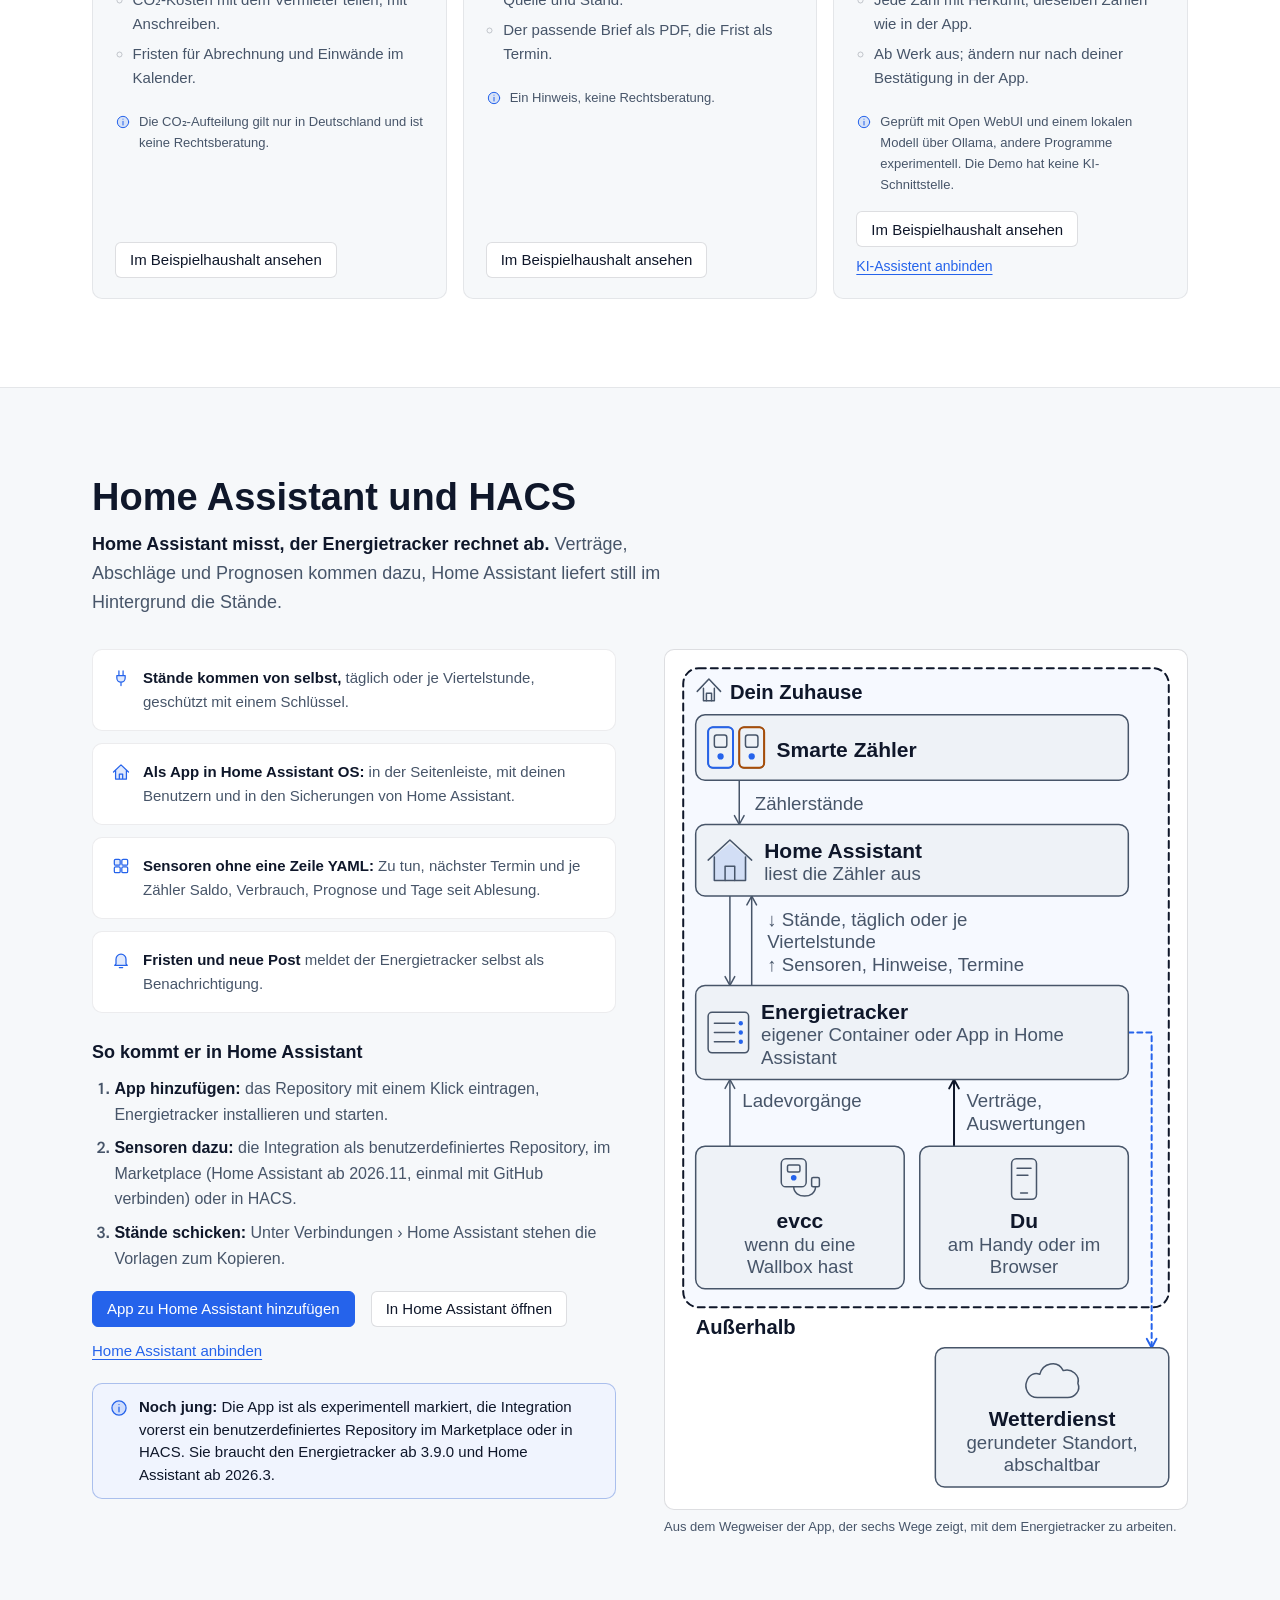
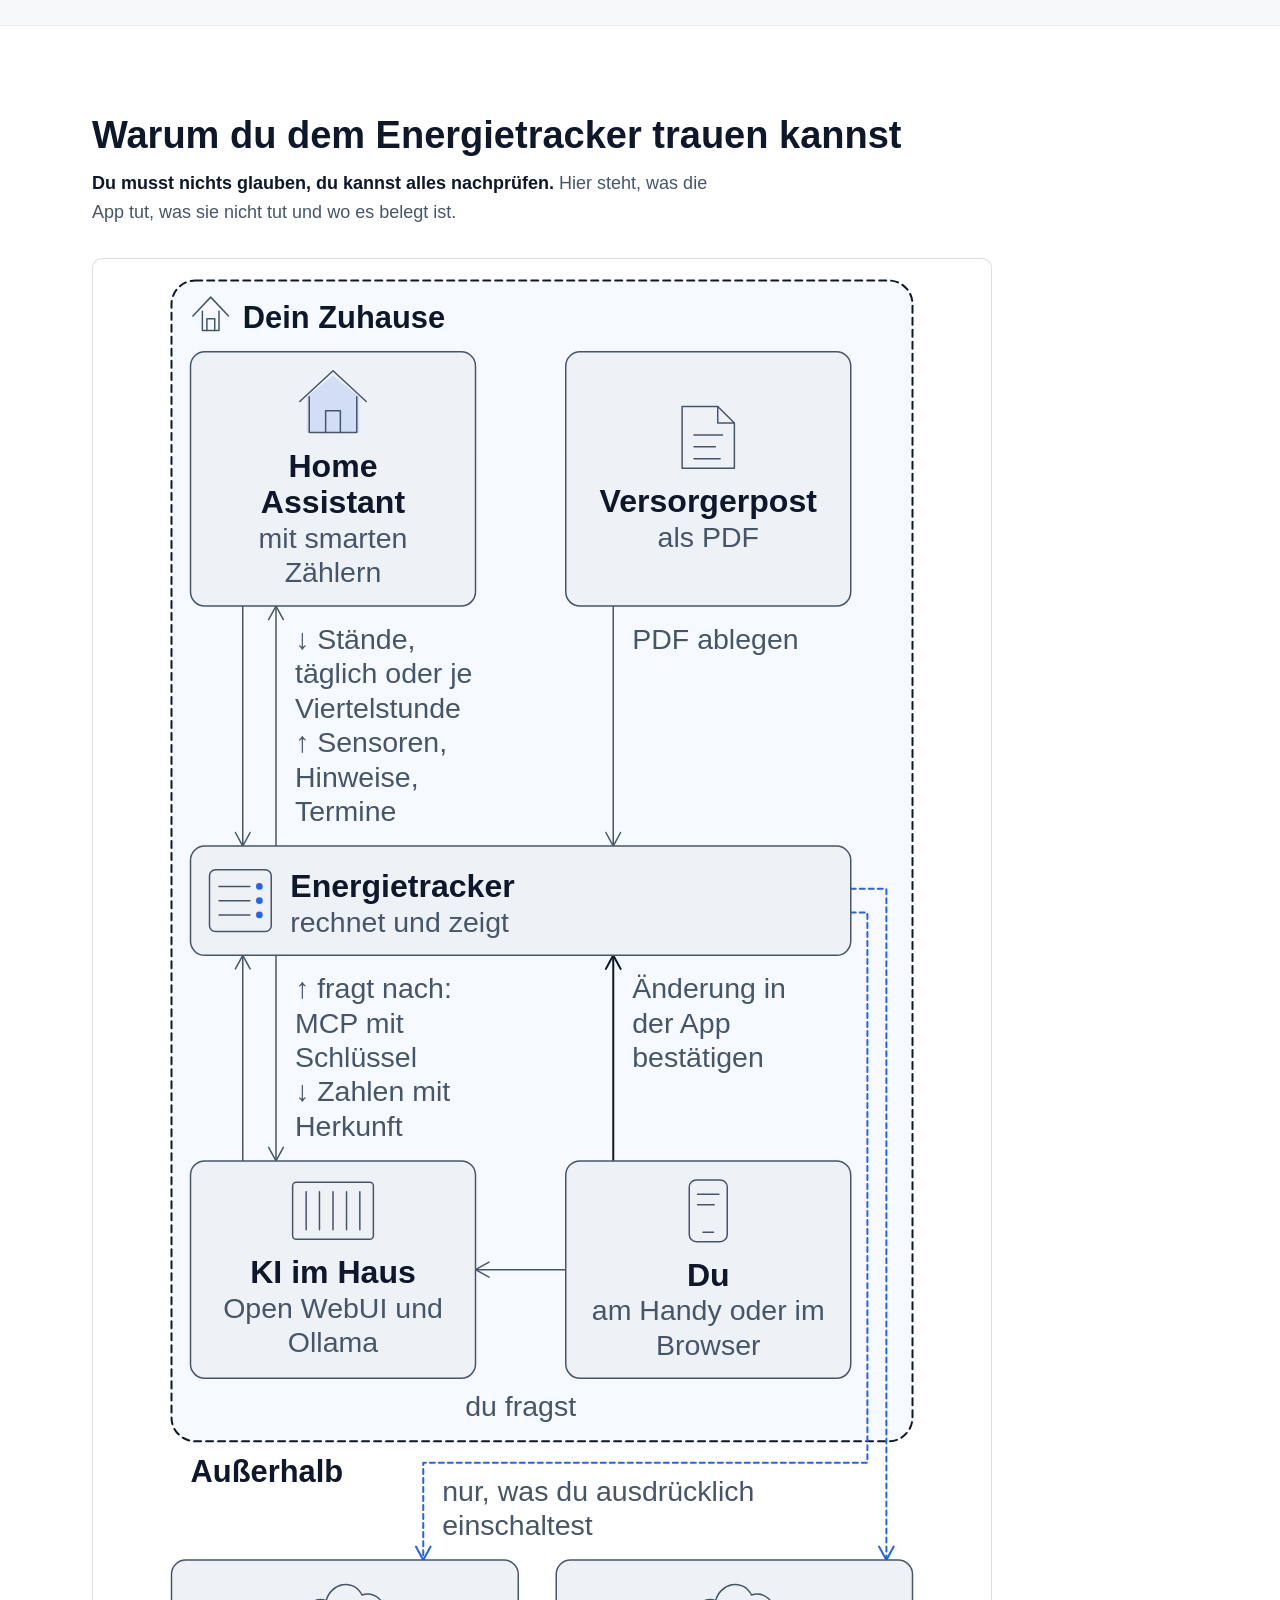
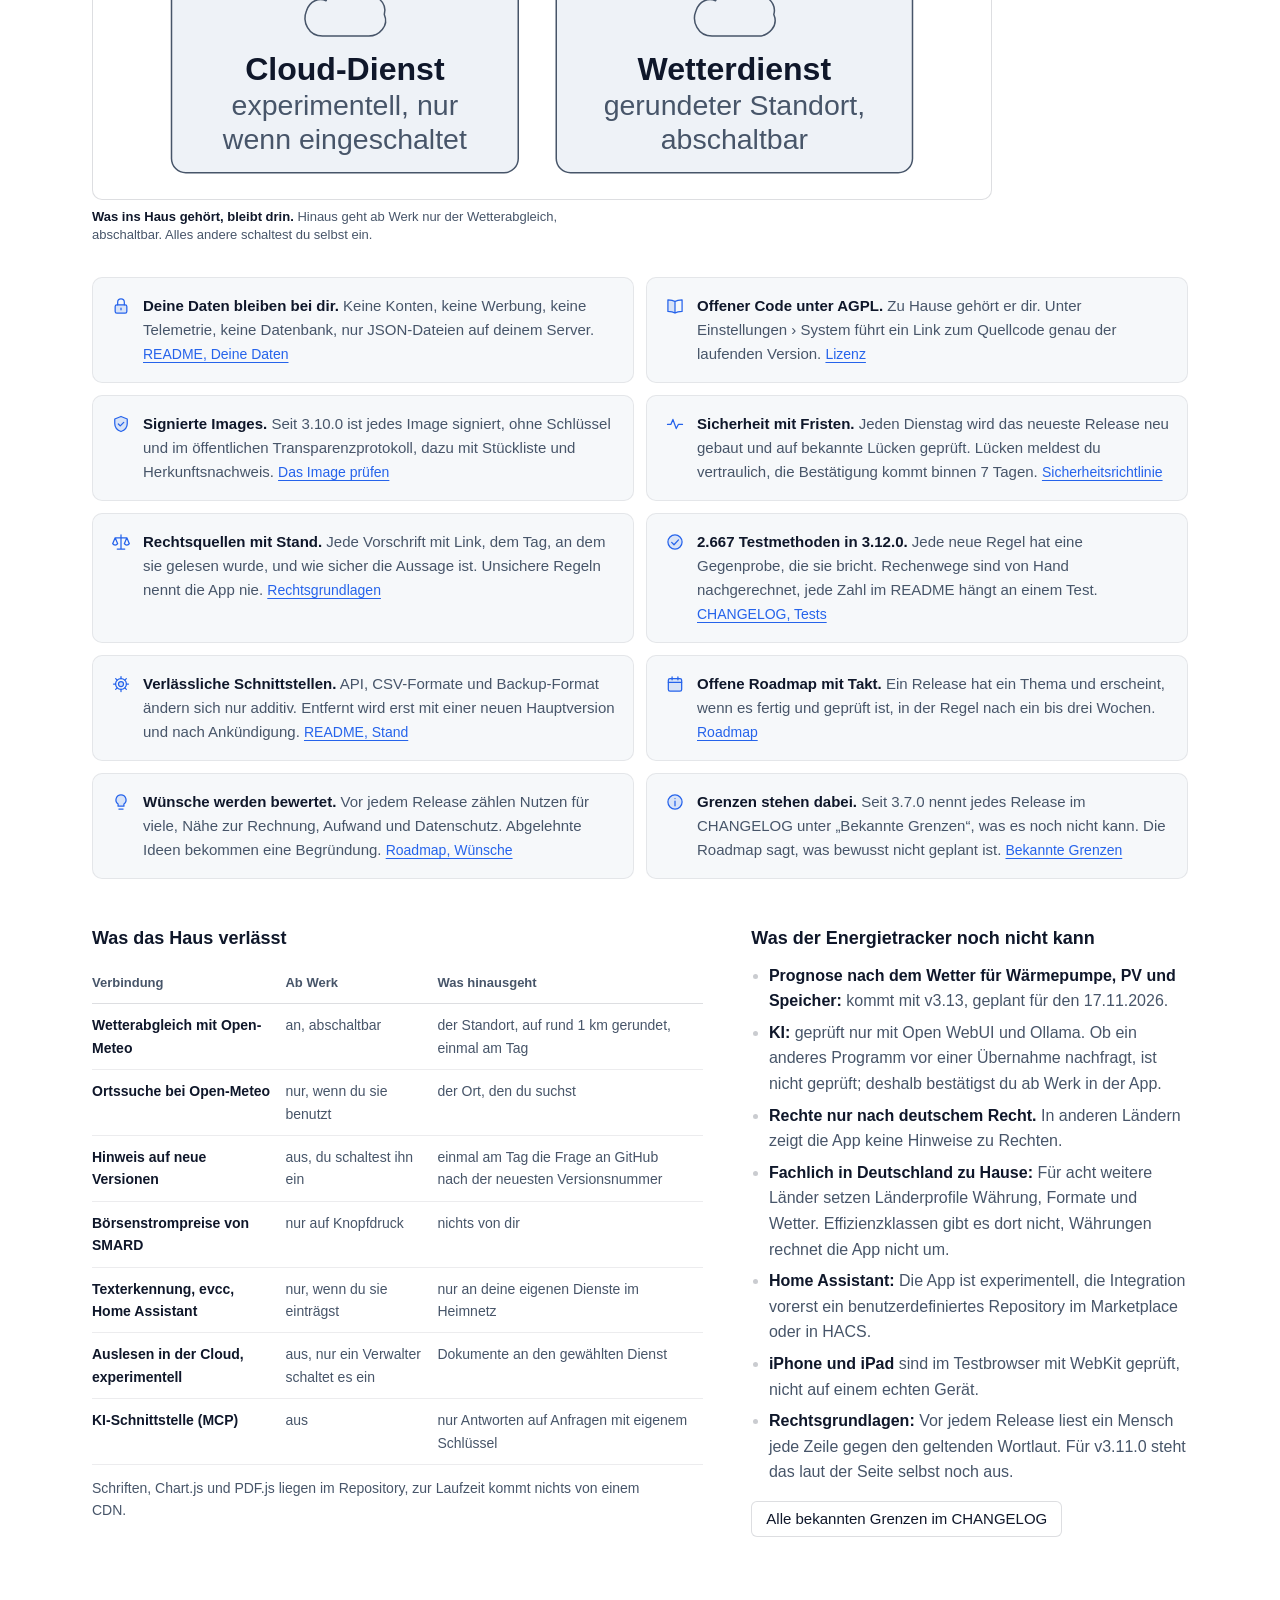
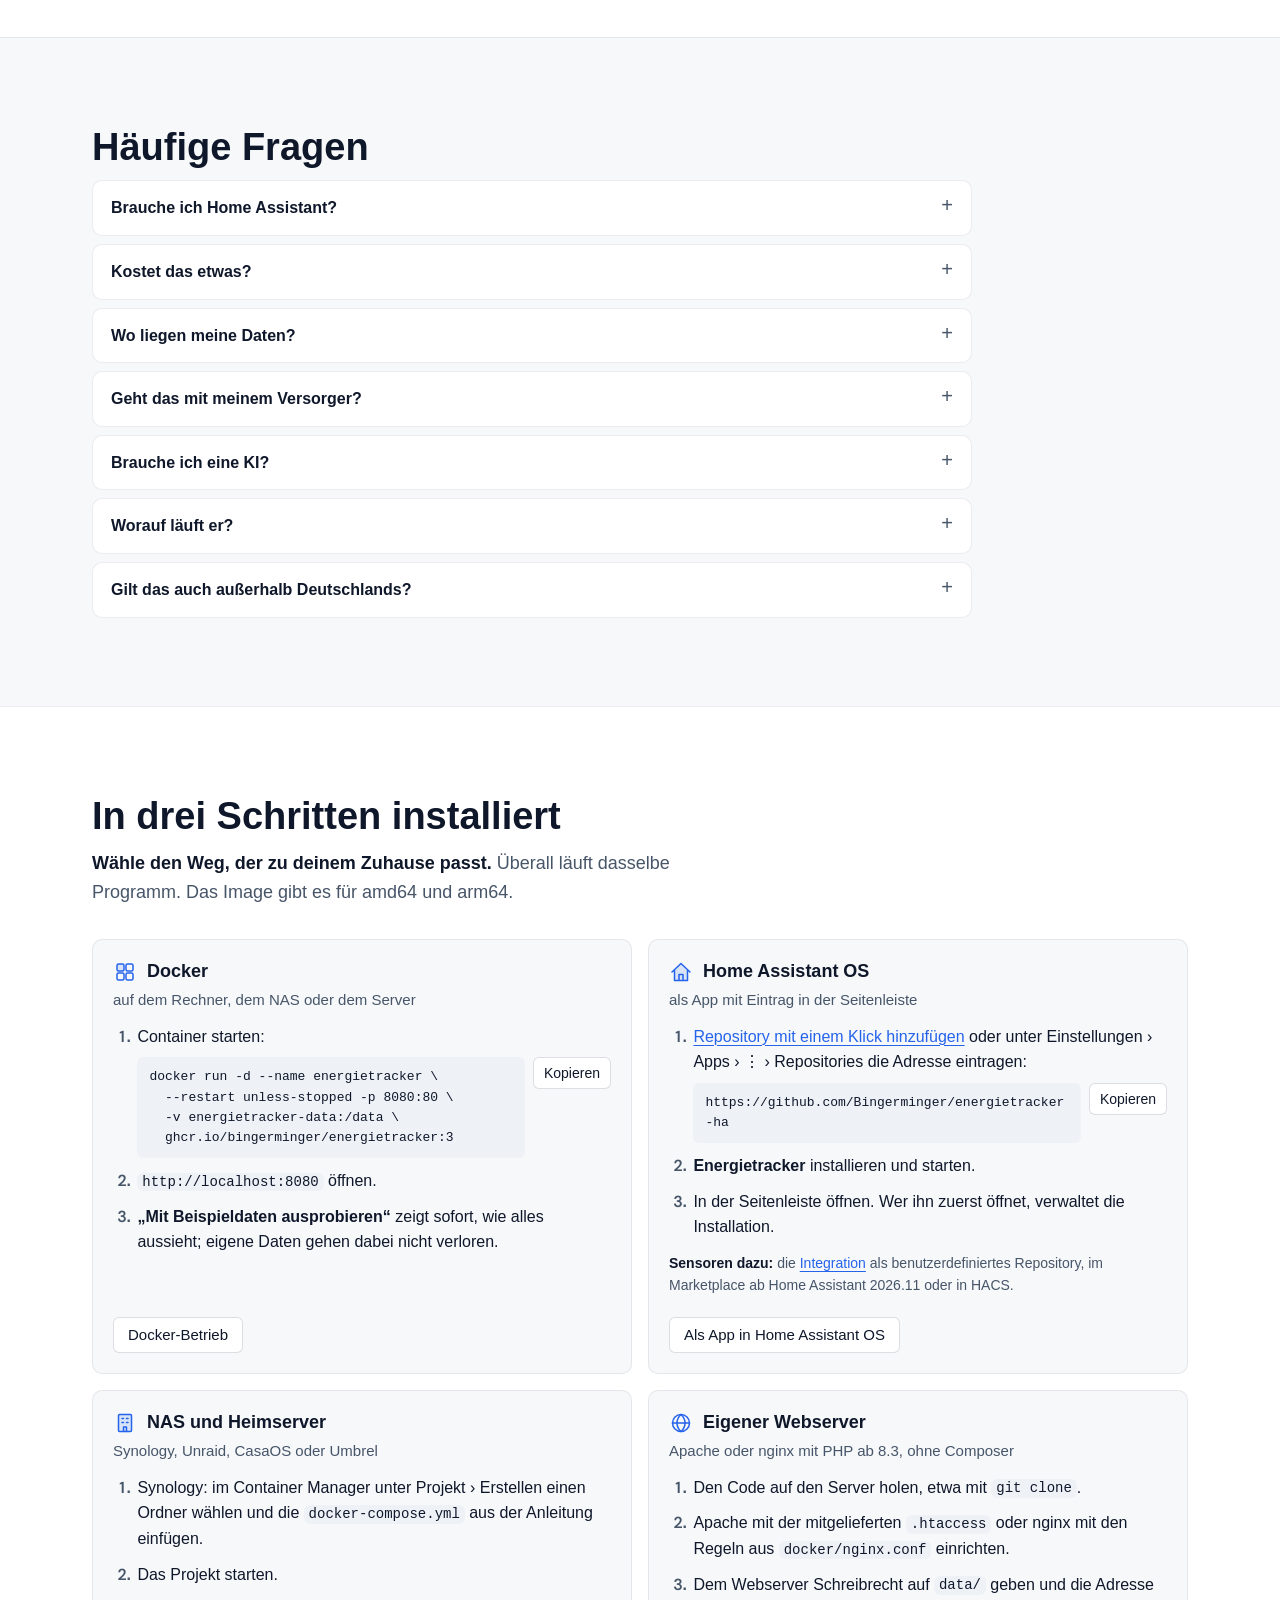
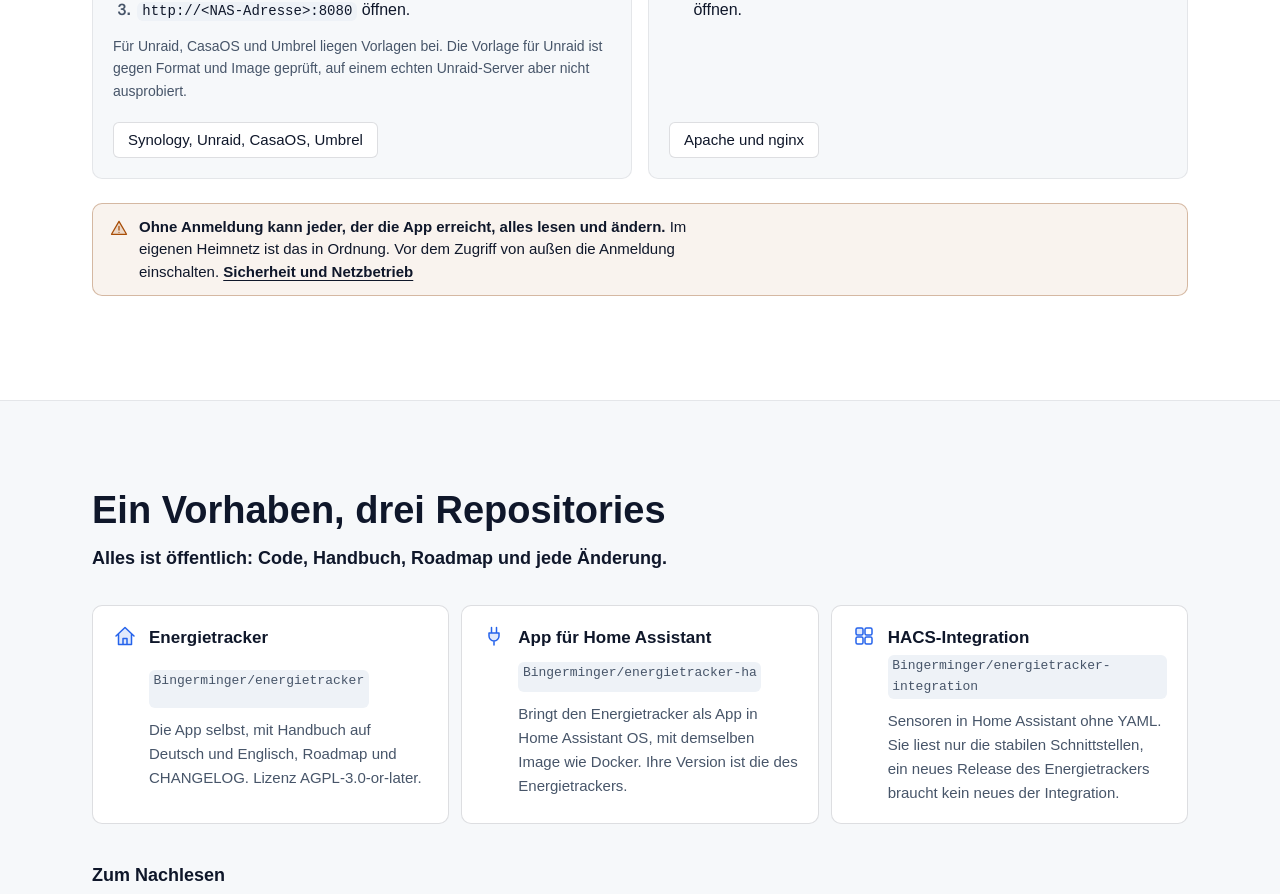
==== commit 406fd09f: "Aufnahmen auch im dunklen Thema: zwölf Ansichten mit dunkler Fassung" ====
--- a/index.html
+++ b/index.html
@@ -63,7 +63,7 @@
 <h2 id="funktionen-t">Antworten auf einen Blick</h2><p class="abschnitt__lead" data-c="bsp-erfunden"><strong>Jedes Bild beantwortet eine Frage.</strong> Aus den Beispielhaushalten, alle Zahlen erfunden.</p>
 <div class="slider" data-slider aria-roledescription="Karussell" aria-labelledby="funktionen-t">
 <div class="slider__reiter" role="tablist" aria-label="Fragen"><a role="tab" id="reiter-abschlag" href="#folie-abschlag" aria-controls="folie-abschlag" aria-selected="true">Reicht mein Abschlag?</a><a role="tab" id="reiter-rechnung" href="#folie-rechnung" aria-controls="folie-rechnung" aria-selected="false">Stimmt die Rechnung?</a><a role="tab" id="reiter-wechsel" href="#folie-wechsel" aria-controls="folie-wechsel" aria-selected="false">Lohnt der Wechsel?</a><a role="tab" id="reiter-zutun" href="#folie-zutun" aria-controls="folie-zutun" aria-selected="false">Was steht an?</a><a role="tab" id="reiter-wirkung" href="#folie-wirkung" aria-controls="folie-wirkung" aria-selected="false">Hat die Dämmung gewirkt?</a><a role="tab" id="reiter-prognose" href="#folie-prognose" aria-controls="folie-prognose" aria-selected="false">Was kostet das nächste Jahr?</a><a role="tab" id="reiter-werkstatt" href="#folie-werkstatt" aria-controls="folie-werkstatt" aria-selected="false">Was wäre, wenn?</a><a role="tab" id="reiter-jahr" href="#folie-jahr" aria-controls="folie-jahr" aria-selected="false">Wie war mein Jahr?</a><a role="tab" id="reiter-kennzahlen" href="#folie-kennzahlen" aria-controls="folie-kennzahlen" aria-selected="false">Wie effizient ist mein Haus?</a><a role="tab" id="reiter-miete" href="#folie-miete" aria-controls="folie-miete" aria-selected="false">Reicht die Vorauszahlung?</a><a role="tab" id="reiter-brief" href="#folie-brief" aria-controls="folie-brief" aria-selected="false">Wie schreibe ich dem Versorger?</a><a role="tab" id="reiter-handy" href="#folie-handy" aria-controls="folie-handy" aria-selected="false">Geht das am Handy?</a></div>
-<div class="slider__spur" data-spur><figure class="folie" id="folie-abschlag" role="tabpanel" aria-labelledby="reiter-abschlag" aria-roledescription="Bild" data-c="saldo"><div class="folie__medium"><a href="/assets/img/screens/gas.de.webp"><picture><img src="/assets/img/screens/gas.de.webp" width="1220" height="762" alt="Gas im Beispielhaushalt: Verbrauch, Kosten, Abschläge mit Saldo, Tagesschnitt und CO₂, darunter der Saldo am Tag der letzten Ablesung und das erwartete Guthaben." loading="lazy" decoding="async"></picture><span class="unsichtbar"> Bild in voller Größe öffnen</span></a></div><figcaption class="folie__text"><span class="folie__zahl">1 von 12</span><b class="folie__frage">Reicht mein Abschlag?</b><span data-c="saldo abschlag"><strong>Saldo je Vertrag,</strong> gemessen bis zur letzten Ablesung und erwartet bei der Abrechnung, dazu ein Vorschlag für den Abschlag.</span> <a class="folie__demo" href="https://bingerminger.github.io/energietracker/?persona=showcase&amp;lang=de#/utility/gas" data-c="demo-routen">In der Demo ansehen</a></figcaption></figure><figure class="folie" id="folie-rechnung" role="tabpanel" aria-labelledby="reiter-rechnung" aria-roledescription="Bild" data-c="rechnung-pruefen gas-umrechnung"><div class="folie__medium"><a href="/assets/img/screens/rechnung.de.webp"><picture><img src="/assets/img/screens/rechnung.de.webp" width="1220" height="762" alt="Rechnung prüfen für Gas: je Abschnitt Zeitraum, Stände, Tage, m³, Zustandszahl, Brennwert, kWh, Preis, Verbrauchskosten und feste Kosten." loading="lazy" decoding="async"></picture><span class="unsichtbar"> Bild in voller Größe öffnen</span></a></div><figcaption class="folie__text"><span class="folie__zahl">2 von 12</span><b class="folie__frage">Stimmt die Rechnung?</b><span data-c="rechnung-pruefen"><strong>Rechnung prüfen</strong> rechnet die Rechnung des Versorgers Abschnitt für Abschnitt nach und sagt „passt“ oder „prüfen“, mit Gründen.</span> <a class="folie__demo" href="https://bingerminger.github.io/energietracker/?persona=showcase&amp;lang=de#/bill-check" data-c="demo-routen">In der Demo ansehen</a></figcaption></figure><figure class="folie" id="folie-wechsel" role="tabpanel" aria-labelledby="reiter-wechsel" aria-roledescription="Bild" data-c="wechsel"><div class="folie__medium"><a href="/assets/img/screens/wechsel.de.webp"><picture><img src="/assets/img/screens/wechsel.de.webp" width="1220" height="490" alt="Wechsel prüfen: erwarteter Jahresverbrauch zum Kopieren, Wechsel möglich zum Vertragsende und der letzte Tag zum Kündigen." loading="lazy" decoding="async"></picture><span class="unsichtbar"> Bild in voller Größe öffnen</span></a></div><figcaption class="folie__text"><span class="folie__zahl">3 von 12</span><b class="folie__frage">Lohnt der Wechsel?</b><span data-c="wechsel"><strong>Wechsel prüfen</strong> nennt den erwarteten Jahresverbrauch für das Vergleichsportal, den Wechseltermin und den letzten Tag zum Kündigen.</span> <a class="folie__demo" href="https://bingerminger.github.io/energietracker/?persona=showcase&amp;lang=de#/tariffs" data-c="demo-routen">In der Demo ansehen</a></figcaption></figure><figure class="folie" id="folie-zutun" role="tabpanel" aria-labelledby="reiter-zutun" aria-roledescription="Bild" data-c="zutun"><div class="folie__medium"><a href="/assets/img/screens/zutun.de.webp"><picture><img src="/assets/img/screens/zutun.de.webp" width="1220" height="762" alt="Zu tun: offene Punkte mit Fristen, Kündigungsterminen, erwarteten Abrechnungen und zuständigen Personen, mit Filtern nach Art." loading="lazy" decoding="async"></picture><span class="unsichtbar"> Bild in voller Größe öffnen</span></a></div><figcaption class="folie__text"><span class="folie__zahl">4 von 12</span><b class="folie__frage">Was steht an?</b><span data-c="zutun kalender"><strong>Zu tun</strong> sammelt Fristen, Termine, Empfehlungen, Rechte und Post in einer Liste, als Abo auch im eigenen Kalender.</span> <a class="folie__demo" href="https://bingerminger.github.io/energietracker/?persona=showcase&amp;lang=de#/todo" data-c="demo-routen">In der Demo ansehen</a></figcaption></figure><figure class="folie" id="folie-wirkung" role="tabpanel" aria-labelledby="reiter-wirkung" aria-roledescription="Bild" data-c="zaesur wetter"><div class="folie__medium"><a href="/assets/img/screens/analyse.de.webp"><picture><img src="/assets/img/screens/analyse.de.webp" width="1220" height="762" alt="Auswertung: Wirkung der Maßnahme mit Verbrauch je Heizgradtag vorher und nachher, darunter die Kurven Verbrauch gegen Heizgradtage und der Jahresvergleich." loading="lazy" decoding="async"></picture><span class="unsichtbar"> Bild in voller Größe öffnen</span></a></div><figcaption class="folie__text"><span class="folie__zahl">5 von 12</span><b class="folie__frage">Hat die Dämmung gewirkt?</b><span data-c="zaesur wetter"><strong>Die Auswertung</strong> misst die Wirkung einer Sanierung je Gradtag und sagt, ob sie statistisch belegt ist. Mehr verbraucht oder nur kälter? Jeder Monat steht gegen seine Erwartung bei diesem Wetter.</span> <a class="folie__demo" href="https://bingerminger.github.io/energietracker/?persona=showcase&amp;lang=de#/analysis" data-c="demo-routen">In der Demo ansehen</a></figcaption></figure><figure class="folie" id="folie-prognose" role="tabpanel" aria-labelledby="reiter-prognose" aria-roledescription="Bild" data-c="prognose"><div class="folie__medium"><a href="/assets/img/screens/prognose.de.webp"><picture><img src="/assets/img/screens/prognose.de.webp" width="792" height="664" alt="Prognose: Kosten über das Jahr aufsummiert und Verbrauch Monat für Monat mit Bandbreite, Ausgangsfall und Szenario." loading="lazy" decoding="async"></picture><span class="unsichtbar"> Bild in voller Größe öffnen</span></a></div><figcaption class="folie__text"><span class="folie__zahl">6 von 12</span><b class="folie__frage">Was kostet das nächste Jahr?</b><span data-c="prognose"><strong>Die Prognose</strong> rechnet bis zu 24 Monate voraus, mit Unsicherheitsband und den Preisen, die dann gelten.</span> <a class="folie__demo" href="https://bingerminger.github.io/energietracker/?persona=showcase&amp;lang=de#/forecast" data-c="demo-routen">In der Demo ansehen</a></figcaption></figure><figure class="folie" id="folie-werkstatt" role="tabpanel" aria-labelledby="reiter-werkstatt" aria-roledescription="Bild" data-c="werkstatt"><div class="folie__medium"><a href="/assets/img/screens/werkstatt.de.webp"><picture><img src="/assets/img/screens/werkstatt.de.webp" width="1220" height="762" alt="Prognose-Werkstatt beim Gas, Beispiel kalter Winter: Beispiele zum Anklicken, Stellschrauben für Winter, Sparen und Tarif, daneben das Ergebnis mit Kosten, Verbrauch, Abschlag und Saldo zur Abrechnung." loading="lazy" decoding="async"></picture><span class="unsichtbar"> Bild in voller Größe öffnen</span></a></div><figcaption class="folie__text"><span class="folie__zahl">7 von 12</span><b class="folie__frage">Was wäre, wenn?</b><span data-c="werkstatt werkstatt-pv heizungstausch werkstatt-annahmen"><strong>Die Werkstatt</strong> rechnet Winter, Dämmung, Raumtemperatur, Tarif, PV, Speicher oder einen Heizungstausch mit deinen Daten durch. Jede Annahme steht dabei.</span> <a class="folie__demo" href="https://bingerminger.github.io/energietracker/?persona=showcase&amp;lang=de#/forecast" data-c="demo-routen">In der Demo ansehen</a></figcaption></figure><figure class="folie" id="folie-jahr" role="tabpanel" aria-labelledby="reiter-jahr" aria-roledescription="Bild" data-c="jahresbericht"><div class="folie__medium"><a href="/assets/img/screens/jahresbericht.de.webp"><picture><img src="/assets/img/screens/jahresbericht.de.webp" width="890" height="740" alt="Jahresbericht 2025: das Wichtigste mit Kosten, Energieverbrauch und CO₂, darunter auf einen Blick Kosten, Verbrauch und Abrechnung." loading="lazy" decoding="async"></picture><span class="unsichtbar"> Bild in voller Größe öffnen</span></a></div><figcaption class="folie__text"><span class="folie__zahl">8 von 12</span><b class="folie__frage">Wie war mein Jahr?</b><span data-c="jahresbericht"><strong>Der Jahresbericht</strong> fasst das Jahr für Leser ohne Technikhintergrund zusammen: das Wichtigste vorn, als PDF zum Drucken oder Weitergeben.</span> <a class="folie__demo" href="https://bingerminger.github.io/energietracker/?persona=showcase&amp;lang=de#/report" data-c="demo-routen">In der Demo ansehen</a></figcaption></figure><figure class="folie" id="folie-kennzahlen" role="tabpanel" aria-labelledby="reiter-kennzahlen" aria-roledescription="Bild" data-c="kennzahlen"><div class="folie__medium"><a href="/assets/img/screens/kennzahlen.de.webp"><picture><img src="/assets/img/screens/kennzahlen.de.webp" width="1220" height="740" alt="Kennzahlen: Effizienz 2025 je Verbrauchsart mit Klasse, Einordnung mit Ampel und die Bestände in Heizöltank und Pelletlager." loading="lazy" decoding="async"></picture><span class="unsichtbar"> Bild in voller Größe öffnen</span></a></div><figcaption class="folie__text"><span class="folie__zahl">9 von 12</span><b class="folie__frage">Wie effizient ist mein Haus?</b><span data-c="kennzahlen"><strong>Kennzahlen:</strong> Effizienz in kWh je m² mit Klasse, die Einordnung gegen Vergleichswerte als Ampel und der Bestand in den Tanks.</span> <a class="folie__demo" href="https://bingerminger.github.io/energietracker/?persona=showcase&amp;lang=de#/figures" data-c="demo-routen">In der Demo ansehen</a></figcaption></figure><figure class="folie" id="folie-miete" role="tabpanel" aria-labelledby="reiter-miete" aria-roledescription="Bild" data-c="miete-vorauszahlung co2"><div class="folie__medium"><a href="/assets/img/screens/miete.de.webp"><picture><img src="/assets/img/screens/miete.de.webp" width="1220" height="780" alt="Mietverhältnis im Beispielhaushalt zur Miete: erwartete Kosten, vorausgezahlt, voraussichtlich ein kleines Guthaben, passende Vorauszahlung je Monat, darunter CO₂-Kosten teilen mit Stufe und Anteil des Vermieters." loading="lazy" decoding="async"></picture><span class="unsichtbar"> Bild in voller Größe öffnen</span></a></div><figcaption class="folie__text"><span class="folie__zahl">10 von 12</span><b class="folie__frage">Reicht die Vorauszahlung?</b><span data-c="miete-vorauszahlung co2"><strong>Zur Miete:</strong> Vorauszahlung gegen die erwarteten Kosten, mit passender Vorauszahlung je Monat und der Aufteilung der CO₂-Kosten mit dem Vermieter.</span> <a class="folie__demo" href="https://bingerminger.github.io/energietracker/?persona=mieterin&amp;lang=de#/tenancy" data-c="demo-routen">In der Demo ansehen</a></figcaption></figure><figure class="folie" id="folie-brief" role="tabpanel" aria-labelledby="reiter-brief" aria-roledescription="Bild" data-c="briefe"><div class="folie__medium"><a href="/assets/img/screens/brief.de.webp"><picture><img src="/assets/img/screens/brief.de.webp" width="970" height="810" alt="Dialog Brief entwerfen, Sonderkündigung: Angaben aus Haushalt und Vertrag, darunter die Vorschau des Briefs und die Knöpfe Text kopieren und PDF herunterladen." loading="lazy" decoding="async"></picture><span class="unsichtbar"> Bild in voller Größe öffnen</span></a></div><figcaption class="folie__text"><span class="folie__zahl">11 von 12</span><b class="folie__frage">Wie schreibe ich dem Versorger?</b><span data-c="briefe"><strong>Briefe</strong> als Text und PDF, aus festen Bausteinen und deinen Daten. Abschicken tust du ihn selbst.</span> <a class="folie__demo" href="https://bingerminger.github.io/energietracker/?persona=showcase&amp;lang=de#/todo?art=rights" data-c="demo-routen">In der Demo ansehen</a></figcaption></figure><figure class="folie folie--handy" id="folie-handy" role="tabpanel" aria-labelledby="reiter-handy" aria-roledescription="Bild" data-c="handy"><div class="folie__medium"><a href="/assets/img/screens/erfassen.de.webp"><picture><img src="/assets/img/screens/erfassen.de.webp" width="780" height="1688" alt="Erfassen am iPhone: das Blatt mit Zählerstand, Lieferung, Termin und Dokument, unten die Tab-Leiste." loading="lazy" decoding="async"></picture><span class="unsichtbar"> Bild in voller Größe öffnen</span></a></div><figcaption class="folie__text"><span class="folie__zahl">12 von 12</span><b class="folie__frage">Geht das am Handy?</b><span data-c="handy"><strong>Am Handy:</strong> Tab-Leiste in der Daumenzone, alle Zähler in einem Durchgang, als App auf dem Home-Bildschirm.</span> <a class="folie__demo" href="https://bingerminger.github.io/energietracker/?persona=showcase&amp;lang=de#/zaehlerstaende" data-c="demo-routen">In der Demo ansehen</a></figcaption></figure></div>
+<div class="slider__spur" data-spur><figure class="folie" id="folie-abschlag" role="tabpanel" aria-labelledby="reiter-abschlag" aria-roledescription="Bild" data-c="saldo"><div class="folie__medium"><a href="/assets/img/screens/gas.de.webp"><picture><source media="(prefers-color-scheme: dark)" srcset="/assets/img/screens/gas-dunkel.de.webp" width="1220" height="762" data-thema="dunkel"><img src="/assets/img/screens/gas.de.webp" width="1220" height="762" alt="Gas im Beispielhaushalt: Verbrauch, Kosten, Abschläge mit Saldo, Tagesschnitt und CO₂, darunter der Saldo am Tag der letzten Ablesung und das erwartete Guthaben." loading="lazy" decoding="async"></picture><span class="unsichtbar"> Bild in voller Größe öffnen</span></a></div><figcaption class="folie__text"><span class="folie__zahl">1 von 12</span><b class="folie__frage">Reicht mein Abschlag?</b><span data-c="saldo abschlag"><strong>Saldo je Vertrag,</strong> gemessen bis zur letzten Ablesung und erwartet bei der Abrechnung, dazu ein Vorschlag für den Abschlag.</span> <a class="folie__demo" href="https://bingerminger.github.io/energietracker/?persona=showcase&amp;lang=de#/utility/gas" data-c="demo-routen">In der Demo ansehen</a></figcaption></figure><figure class="folie" id="folie-rechnung" role="tabpanel" aria-labelledby="reiter-rechnung" aria-roledescription="Bild" data-c="rechnung-pruefen gas-umrechnung"><div class="folie__medium"><a href="/assets/img/screens/rechnung.de.webp"><picture><source media="(prefers-color-scheme: dark)" srcset="/assets/img/screens/rechnung-dunkel.de.webp" width="1220" height="762" data-thema="dunkel"><img src="/assets/img/screens/rechnung.de.webp" width="1220" height="762" alt="Rechnung prüfen für Gas: je Abschnitt Zeitraum, Stände, Tage, m³, Zustandszahl, Brennwert, kWh, Preis, Verbrauchskosten und feste Kosten." loading="lazy" decoding="async"></picture><span class="unsichtbar"> Bild in voller Größe öffnen</span></a></div><figcaption class="folie__text"><span class="folie__zahl">2 von 12</span><b class="folie__frage">Stimmt die Rechnung?</b><span data-c="rechnung-pruefen"><strong>Rechnung prüfen</strong> rechnet die Rechnung des Versorgers Abschnitt für Abschnitt nach und sagt „passt“ oder „prüfen“, mit Gründen.</span> <a class="folie__demo" href="https://bingerminger.github.io/energietracker/?persona=showcase&amp;lang=de#/bill-check" data-c="demo-routen">In der Demo ansehen</a></figcaption></figure><figure class="folie" id="folie-wechsel" role="tabpanel" aria-labelledby="reiter-wechsel" aria-roledescription="Bild" data-c="wechsel"><div class="folie__medium"><a href="/assets/img/screens/wechsel.de.webp"><picture><source media="(prefers-color-scheme: dark)" srcset="/assets/img/screens/wechsel-dunkel.de.webp" width="1220" height="490" data-thema="dunkel"><img src="/assets/img/screens/wechsel.de.webp" width="1220" height="490" alt="Wechsel prüfen: erwarteter Jahresverbrauch zum Kopieren, Wechsel möglich zum Vertragsende und der letzte Tag zum Kündigen." loading="lazy" decoding="async"></picture><span class="unsichtbar"> Bild in voller Größe öffnen</span></a></div><figcaption class="folie__text"><span class="folie__zahl">3 von 12</span><b class="folie__frage">Lohnt der Wechsel?</b><span data-c="wechsel"><strong>Wechsel prüfen</strong> nennt den erwarteten Jahresverbrauch für das Vergleichsportal, den Wechseltermin und den letzten Tag zum Kündigen.</span> <a class="folie__demo" href="https://bingerminger.github.io/energietracker/?persona=showcase&amp;lang=de#/tariffs" data-c="demo-routen">In der Demo ansehen</a></figcaption></figure><figure class="folie" id="folie-zutun" role="tabpanel" aria-labelledby="reiter-zutun" aria-roledescription="Bild" data-c="zutun"><div class="folie__medium"><a href="/assets/img/screens/zutun.de.webp"><picture><source media="(prefers-color-scheme: dark)" srcset="/assets/img/screens/zutun-dunkel.de.webp" width="1220" height="762" data-thema="dunkel"><img src="/assets/img/screens/zutun.de.webp" width="1220" height="762" alt="Zu tun: offene Punkte mit Fristen, Kündigungsterminen, erwarteten Abrechnungen und zuständigen Personen, mit Filtern nach Art." loading="lazy" decoding="async"></picture><span class="unsichtbar"> Bild in voller Größe öffnen</span></a></div><figcaption class="folie__text"><span class="folie__zahl">4 von 12</span><b class="folie__frage">Was steht an?</b><span data-c="zutun kalender"><strong>Zu tun</strong> sammelt Fristen, Termine, Empfehlungen, Rechte und Post in einer Liste, als Abo auch im eigenen Kalender.</span> <a class="folie__demo" href="https://bingerminger.github.io/energietracker/?persona=showcase&amp;lang=de#/todo" data-c="demo-routen">In der Demo ansehen</a></figcaption></figure><figure class="folie" id="folie-wirkung" role="tabpanel" aria-labelledby="reiter-wirkung" aria-roledescription="Bild" data-c="zaesur wetter"><div class="folie__medium"><a href="/assets/img/screens/analyse.de.webp"><picture><source media="(prefers-color-scheme: dark)" srcset="/assets/img/screens/analyse-dunkel.de.webp" width="1220" height="762" data-thema="dunkel"><img src="/assets/img/screens/analyse.de.webp" width="1220" height="762" alt="Auswertung: Wirkung der Maßnahme mit Verbrauch je Heizgradtag vorher und nachher, darunter die Kurven Verbrauch gegen Heizgradtage und der Jahresvergleich." loading="lazy" decoding="async"></picture><span class="unsichtbar"> Bild in voller Größe öffnen</span></a></div><figcaption class="folie__text"><span class="folie__zahl">5 von 12</span><b class="folie__frage">Hat die Dämmung gewirkt?</b><span data-c="zaesur wetter"><strong>Die Auswertung</strong> misst die Wirkung einer Sanierung je Gradtag und sagt, ob sie statistisch belegt ist. Mehr verbraucht oder nur kälter? Jeder Monat steht gegen seine Erwartung bei diesem Wetter.</span> <a class="folie__demo" href="https://bingerminger.github.io/energietracker/?persona=showcase&amp;lang=de#/analysis" data-c="demo-routen">In der Demo ansehen</a></figcaption></figure><figure class="folie" id="folie-prognose" role="tabpanel" aria-labelledby="reiter-prognose" aria-roledescription="Bild" data-c="prognose"><div class="folie__medium"><a href="/assets/img/screens/prognose.de.webp"><picture><source media="(prefers-color-scheme: dark)" srcset="/assets/img/screens/prognose-dunkel.de.webp" width="792" height="664" data-thema="dunkel"><img src="/assets/img/screens/prognose.de.webp" width="792" height="664" alt="Prognose: Kosten über das Jahr aufsummiert und Verbrauch Monat für Monat mit Bandbreite, Ausgangsfall und Szenario." loading="lazy" decoding="async"></picture><span class="unsichtbar"> Bild in voller Größe öffnen</span></a></div><figcaption class="folie__text"><span class="folie__zahl">6 von 12</span><b class="folie__frage">Was kostet das nächste Jahr?</b><span data-c="prognose"><strong>Die Prognose</strong> rechnet bis zu 24 Monate voraus, mit Unsicherheitsband und den Preisen, die dann gelten.</span> <a class="folie__demo" href="https://bingerminger.github.io/energietracker/?persona=showcase&amp;lang=de#/forecast" data-c="demo-routen">In der Demo ansehen</a></figcaption></figure><figure class="folie" id="folie-werkstatt" role="tabpanel" aria-labelledby="reiter-werkstatt" aria-roledescription="Bild" data-c="werkstatt"><div class="folie__medium"><a href="/assets/img/screens/werkstatt.de.webp"><picture><source media="(prefers-color-scheme: dark)" srcset="/assets/img/screens/werkstatt-dunkel.de.webp" width="1220" height="762" data-thema="dunkel"><img src="/assets/img/screens/werkstatt.de.webp" width="1220" height="762" alt="Prognose-Werkstatt beim Gas, Beispiel kalter Winter: Beispiele zum Anklicken, Stellschrauben für Winter, Sparen und Tarif, daneben das Ergebnis mit Kosten, Verbrauch, Abschlag und Saldo zur Abrechnung." loading="lazy" decoding="async"></picture><span class="unsichtbar"> Bild in voller Größe öffnen</span></a></div><figcaption class="folie__text"><span class="folie__zahl">7 von 12</span><b class="folie__frage">Was wäre, wenn?</b><span data-c="werkstatt werkstatt-pv heizungstausch werkstatt-annahmen"><strong>Die Werkstatt</strong> rechnet Winter, Dämmung, Raumtemperatur, Tarif, PV, Speicher oder einen Heizungstausch mit deinen Daten durch. Jede Annahme steht dabei.</span> <a class="folie__demo" href="https://bingerminger.github.io/energietracker/?persona=showcase&amp;lang=de#/forecast" data-c="demo-routen">In der Demo ansehen</a></figcaption></figure><figure class="folie" id="folie-jahr" role="tabpanel" aria-labelledby="reiter-jahr" aria-roledescription="Bild" data-c="jahresbericht"><div class="folie__medium"><a href="/assets/img/screens/jahresbericht.de.webp"><picture><source media="(prefers-color-scheme: dark)" srcset="/assets/img/screens/jahresbericht-dunkel.de.webp" width="890" height="740" data-thema="dunkel"><img src="/assets/img/screens/jahresbericht.de.webp" width="890" height="740" alt="Jahresbericht 2025: das Wichtigste mit Kosten, Energieverbrauch und CO₂, darunter auf einen Blick Kosten, Verbrauch und Abrechnung." loading="lazy" decoding="async"></picture><span class="unsichtbar"> Bild in voller Größe öffnen</span></a></div><figcaption class="folie__text"><span class="folie__zahl">8 von 12</span><b class="folie__frage">Wie war mein Jahr?</b><span data-c="jahresbericht"><strong>Der Jahresbericht</strong> fasst das Jahr für Leser ohne Technikhintergrund zusammen: das Wichtigste vorn, als PDF zum Drucken oder Weitergeben.</span> <a class="folie__demo" href="https://bingerminger.github.io/energietracker/?persona=showcase&amp;lang=de#/report" data-c="demo-routen">In der Demo ansehen</a></figcaption></figure><figure class="folie" id="folie-kennzahlen" role="tabpanel" aria-labelledby="reiter-kennzahlen" aria-roledescription="Bild" data-c="kennzahlen"><div class="folie__medium"><a href="/assets/img/screens/kennzahlen.de.webp"><picture><source media="(prefers-color-scheme: dark)" srcset="/assets/img/screens/kennzahlen-dunkel.de.webp" width="1220" height="740" data-thema="dunkel"><img src="/assets/img/screens/kennzahlen.de.webp" width="1220" height="740" alt="Kennzahlen: Effizienz 2025 je Verbrauchsart mit Klasse, Einordnung mit Ampel und die Bestände in Heizöltank und Pelletlager." loading="lazy" decoding="async"></picture><span class="unsichtbar"> Bild in voller Größe öffnen</span></a></div><figcaption class="folie__text"><span class="folie__zahl">9 von 12</span><b class="folie__frage">Wie effizient ist mein Haus?</b><span data-c="kennzahlen"><strong>Kennzahlen:</strong> Effizienz in kWh je m² mit Klasse, die Einordnung gegen Vergleichswerte als Ampel und der Bestand in den Tanks.</span> <a class="folie__demo" href="https://bingerminger.github.io/energietracker/?persona=showcase&amp;lang=de#/figures" data-c="demo-routen">In der Demo ansehen</a></figcaption></figure><figure class="folie" id="folie-miete" role="tabpanel" aria-labelledby="reiter-miete" aria-roledescription="Bild" data-c="miete-vorauszahlung co2"><div class="folie__medium"><a href="/assets/img/screens/miete.de.webp"><picture><source media="(prefers-color-scheme: dark)" srcset="/assets/img/screens/miete-dunkel.de.webp" width="1220" height="780" data-thema="dunkel"><img src="/assets/img/screens/miete.de.webp" width="1220" height="780" alt="Mietverhältnis im Beispielhaushalt zur Miete: erwartete Kosten, vorausgezahlt, voraussichtlich ein kleines Guthaben, passende Vorauszahlung je Monat, darunter CO₂-Kosten teilen mit Stufe und Anteil des Vermieters." loading="lazy" decoding="async"></picture><span class="unsichtbar"> Bild in voller Größe öffnen</span></a></div><figcaption class="folie__text"><span class="folie__zahl">10 von 12</span><b class="folie__frage">Reicht die Vorauszahlung?</b><span data-c="miete-vorauszahlung co2"><strong>Zur Miete:</strong> Vorauszahlung gegen die erwarteten Kosten, mit passender Vorauszahlung je Monat und der Aufteilung der CO₂-Kosten mit dem Vermieter.</span> <a class="folie__demo" href="https://bingerminger.github.io/energietracker/?persona=mieterin&amp;lang=de#/tenancy" data-c="demo-routen">In der Demo ansehen</a></figcaption></figure><figure class="folie" id="folie-brief" role="tabpanel" aria-labelledby="reiter-brief" aria-roledescription="Bild" data-c="briefe"><div class="folie__medium"><a href="/assets/img/screens/brief.de.webp"><picture><source media="(prefers-color-scheme: dark)" srcset="/assets/img/screens/brief-dunkel.de.webp" width="970" height="810" data-thema="dunkel"><img src="/assets/img/screens/brief.de.webp" width="970" height="810" alt="Dialog Brief entwerfen, Sonderkündigung: Angaben aus Haushalt und Vertrag, darunter die Vorschau des Briefs und die Knöpfe Text kopieren und PDF herunterladen." loading="lazy" decoding="async"></picture><span class="unsichtbar"> Bild in voller Größe öffnen</span></a></div><figcaption class="folie__text"><span class="folie__zahl">11 von 12</span><b class="folie__frage">Wie schreibe ich dem Versorger?</b><span data-c="briefe"><strong>Briefe</strong> als Text und PDF, aus festen Bausteinen und deinen Daten. Abschicken tust du ihn selbst.</span> <a class="folie__demo" href="https://bingerminger.github.io/energietracker/?persona=showcase&amp;lang=de#/todo?art=rights" data-c="demo-routen">In der Demo ansehen</a></figcaption></figure><figure class="folie folie--handy" id="folie-handy" role="tabpanel" aria-labelledby="reiter-handy" aria-roledescription="Bild" data-c="handy"><div class="folie__medium"><a href="/assets/img/screens/erfassen.de.webp"><picture><source media="(prefers-color-scheme: dark)" srcset="/assets/img/screens/erfassen-dunkel.de.webp" width="780" height="1688" data-thema="dunkel"><img src="/assets/img/screens/erfassen.de.webp" width="780" height="1688" alt="Erfassen am iPhone: das Blatt mit Zählerstand, Lieferung, Termin und Dokument, unten die Tab-Leiste." loading="lazy" decoding="async"></picture><span class="unsichtbar"> Bild in voller Größe öffnen</span></a></div><figcaption class="folie__text"><span class="folie__zahl">12 von 12</span><b class="folie__frage">Geht das am Handy?</b><span data-c="handy"><strong>Am Handy:</strong> Tab-Leiste in der Daumenzone, alle Zähler in einem Durchgang, als App auf dem Home-Bildschirm.</span> <a class="folie__demo" href="https://bingerminger.github.io/energietracker/?persona=showcase&amp;lang=de#/zaehlerstaende" data-c="demo-routen">In der Demo ansehen</a></figcaption></figure></div>
 <div class="slider__steuerung" hidden><button type="button" class="knopf knopf--klein" data-zurueck aria-label="Vorheriges Bild"><svg class="ico" aria-hidden="true" focusable="false"><use href="#i-links"/></svg></button><span class="slider__stand unsichtbar" aria-live="polite" data-stand="{n} von {m}">1 von 12</span><button type="button" class="knopf knopf--klein" data-weiter aria-label="Nächstes Bild"><svg class="ico" aria-hidden="true" focusable="false"><use href="#i-rechts"/></svg></button></div>
 </div>
 </div></section>
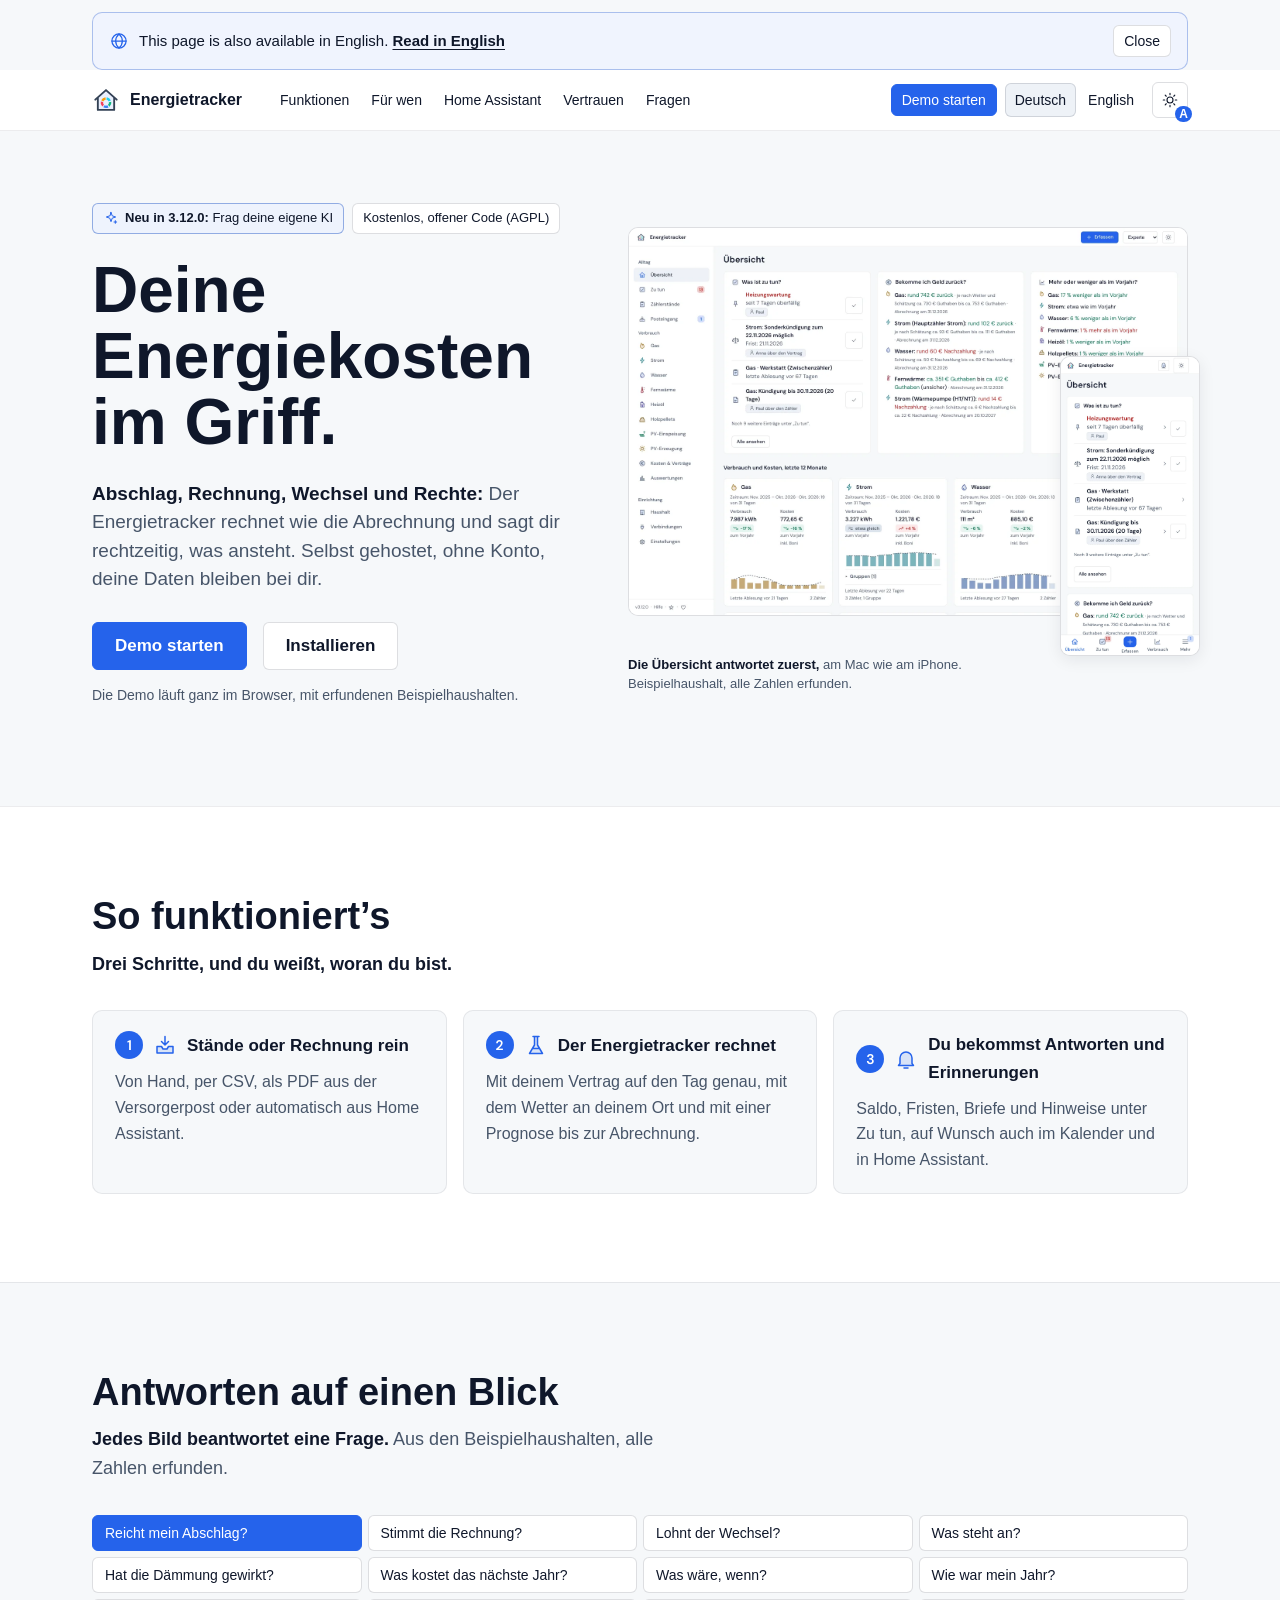
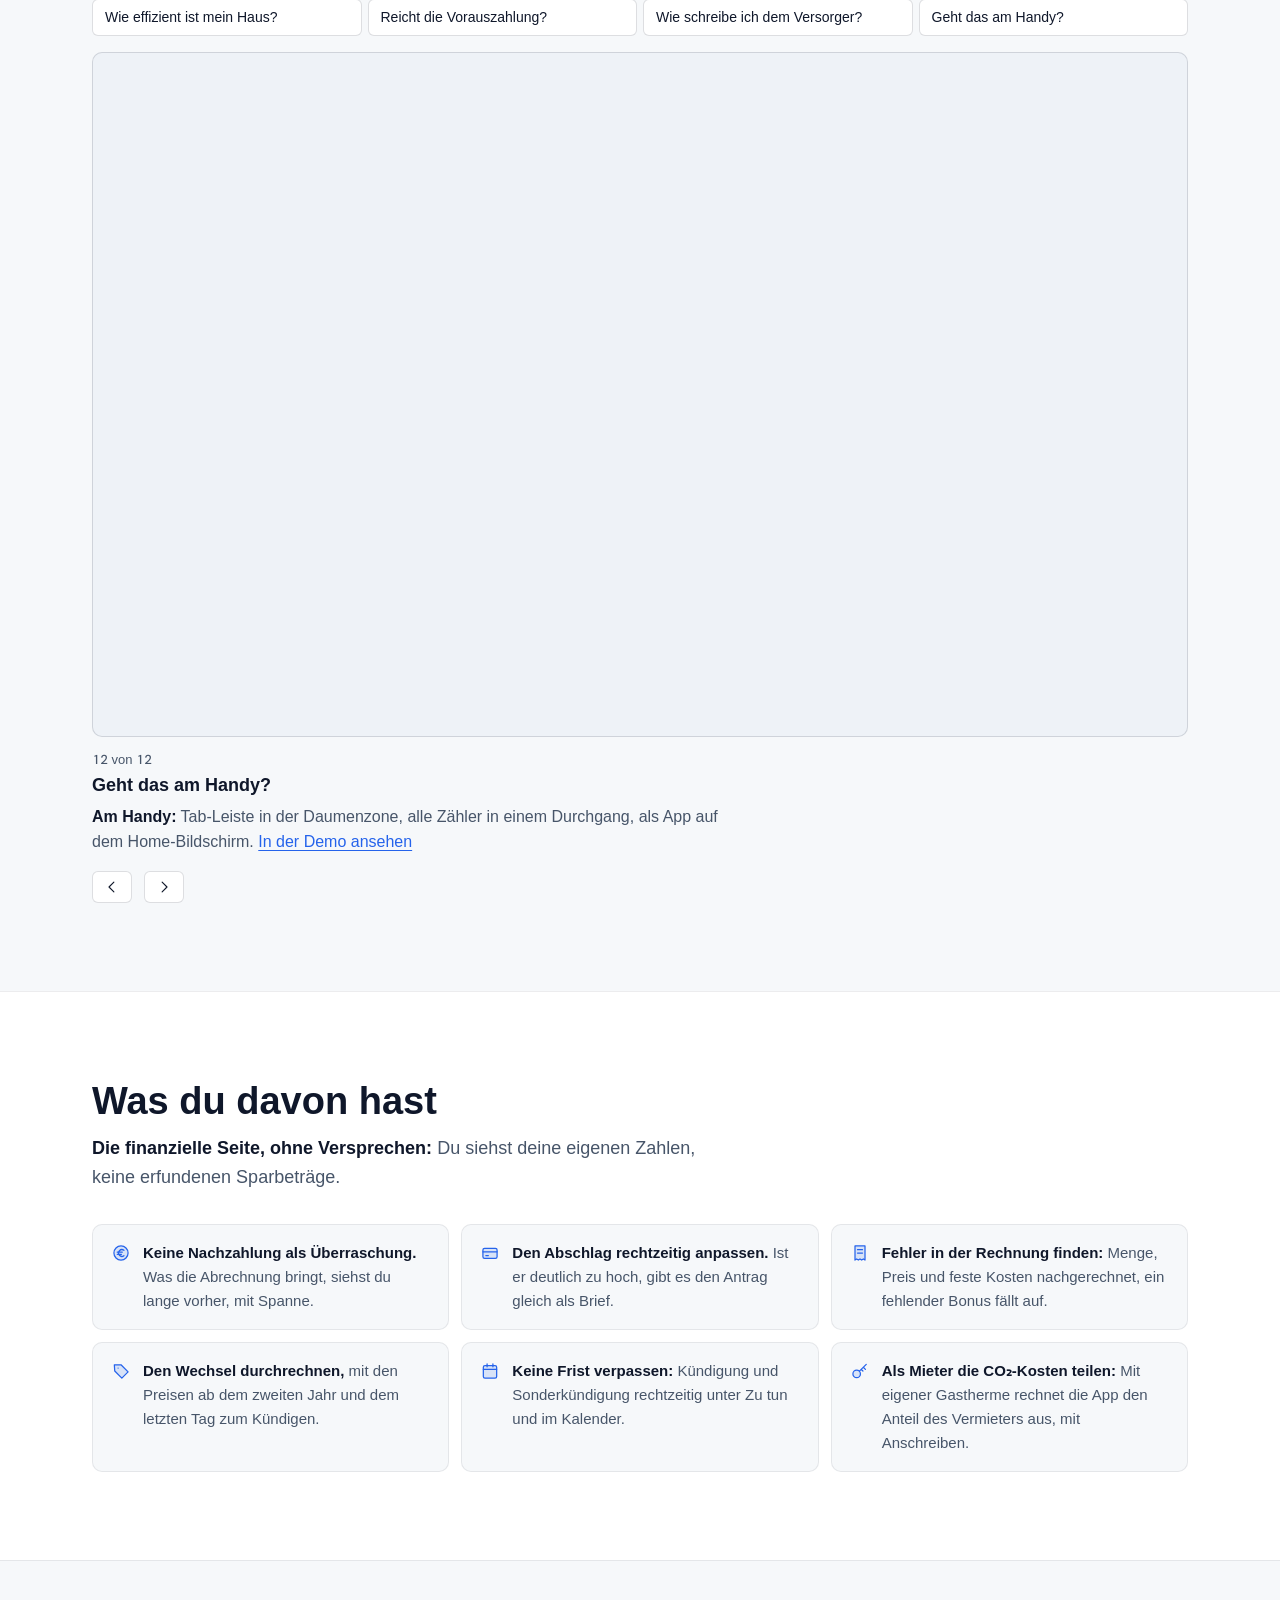
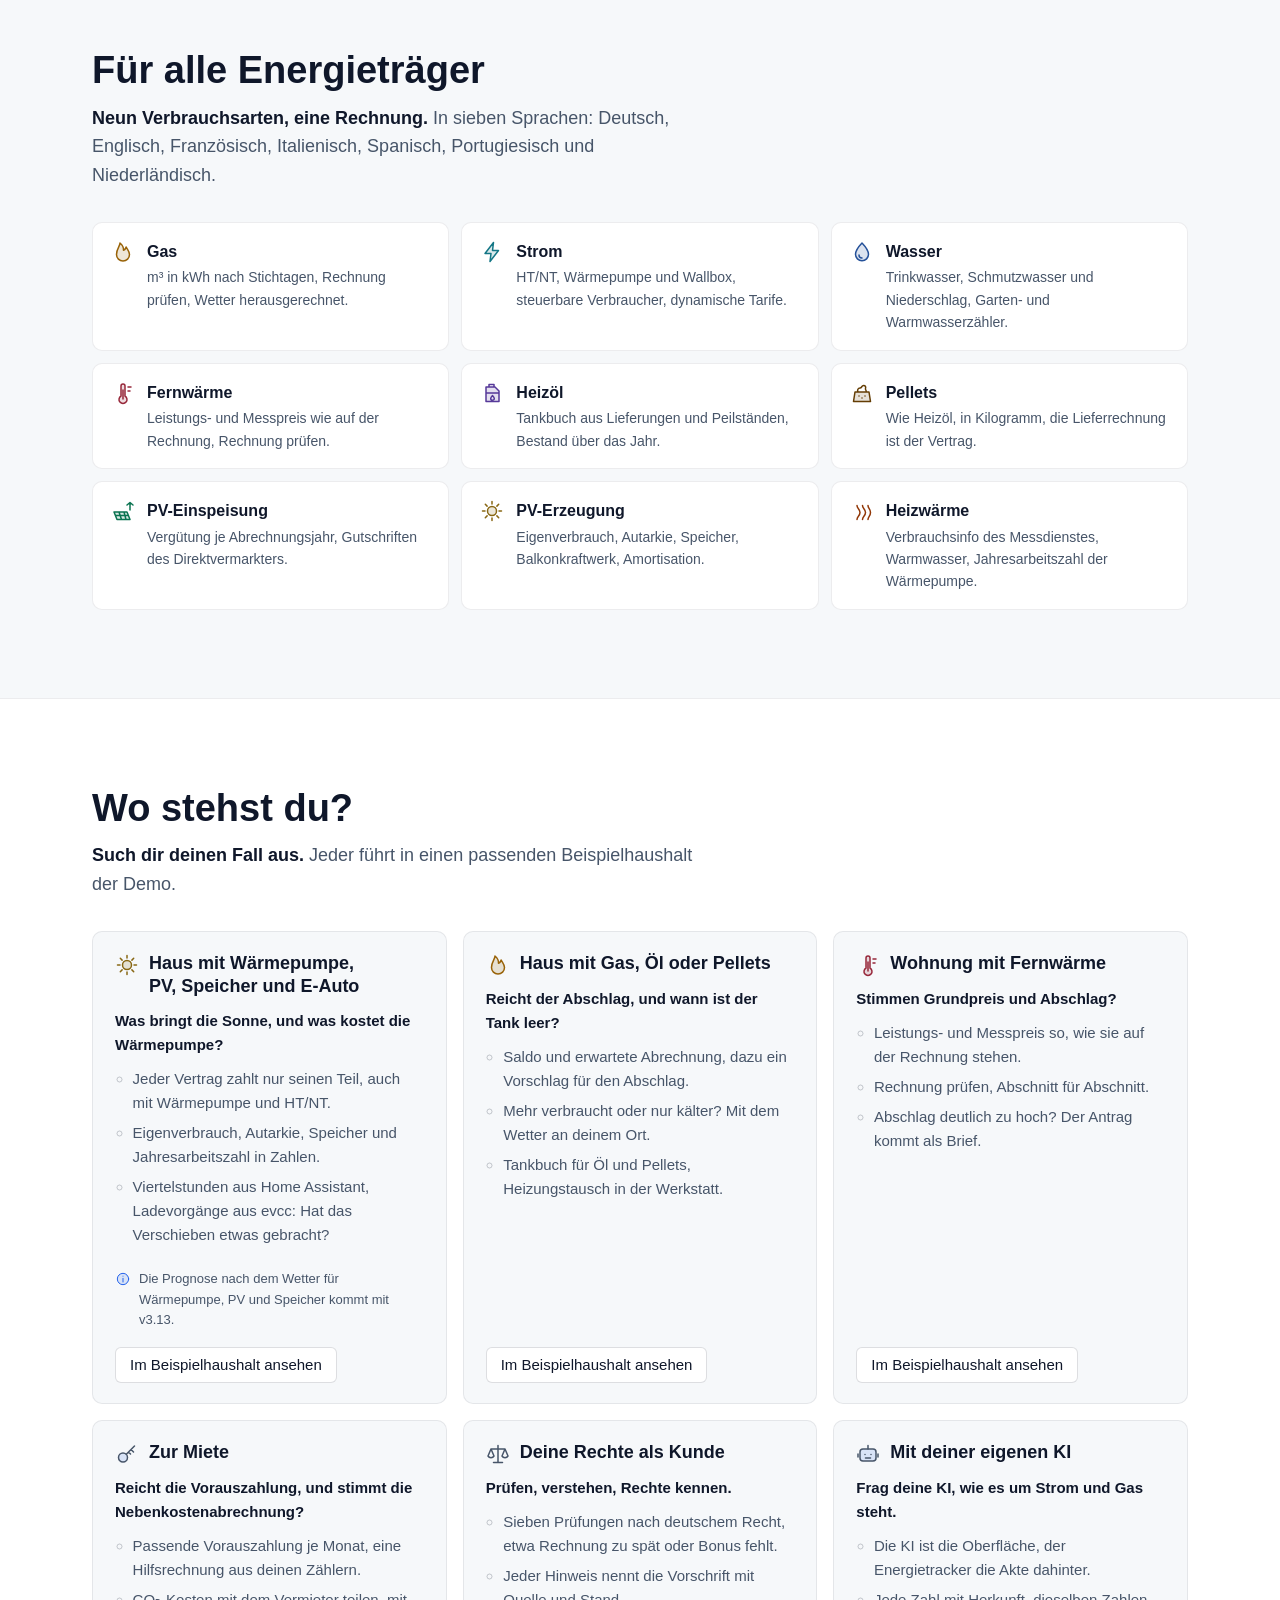
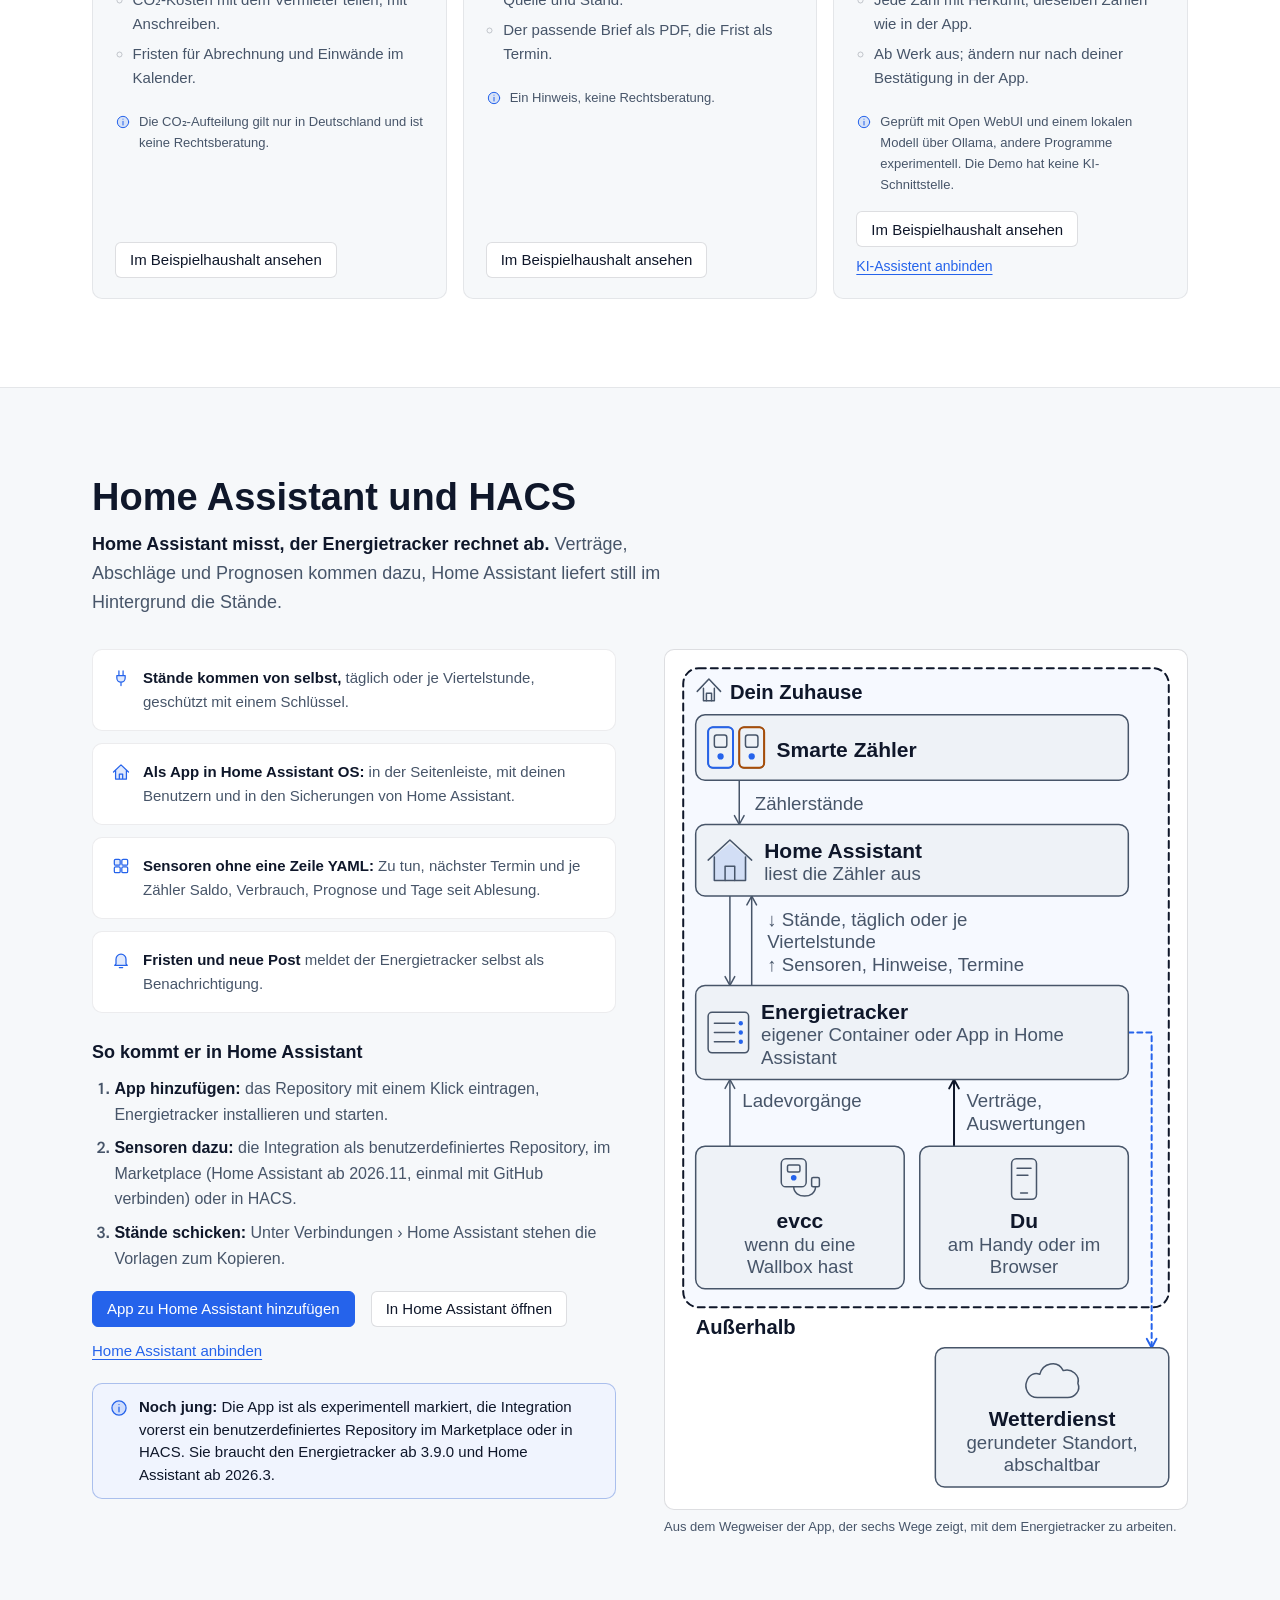
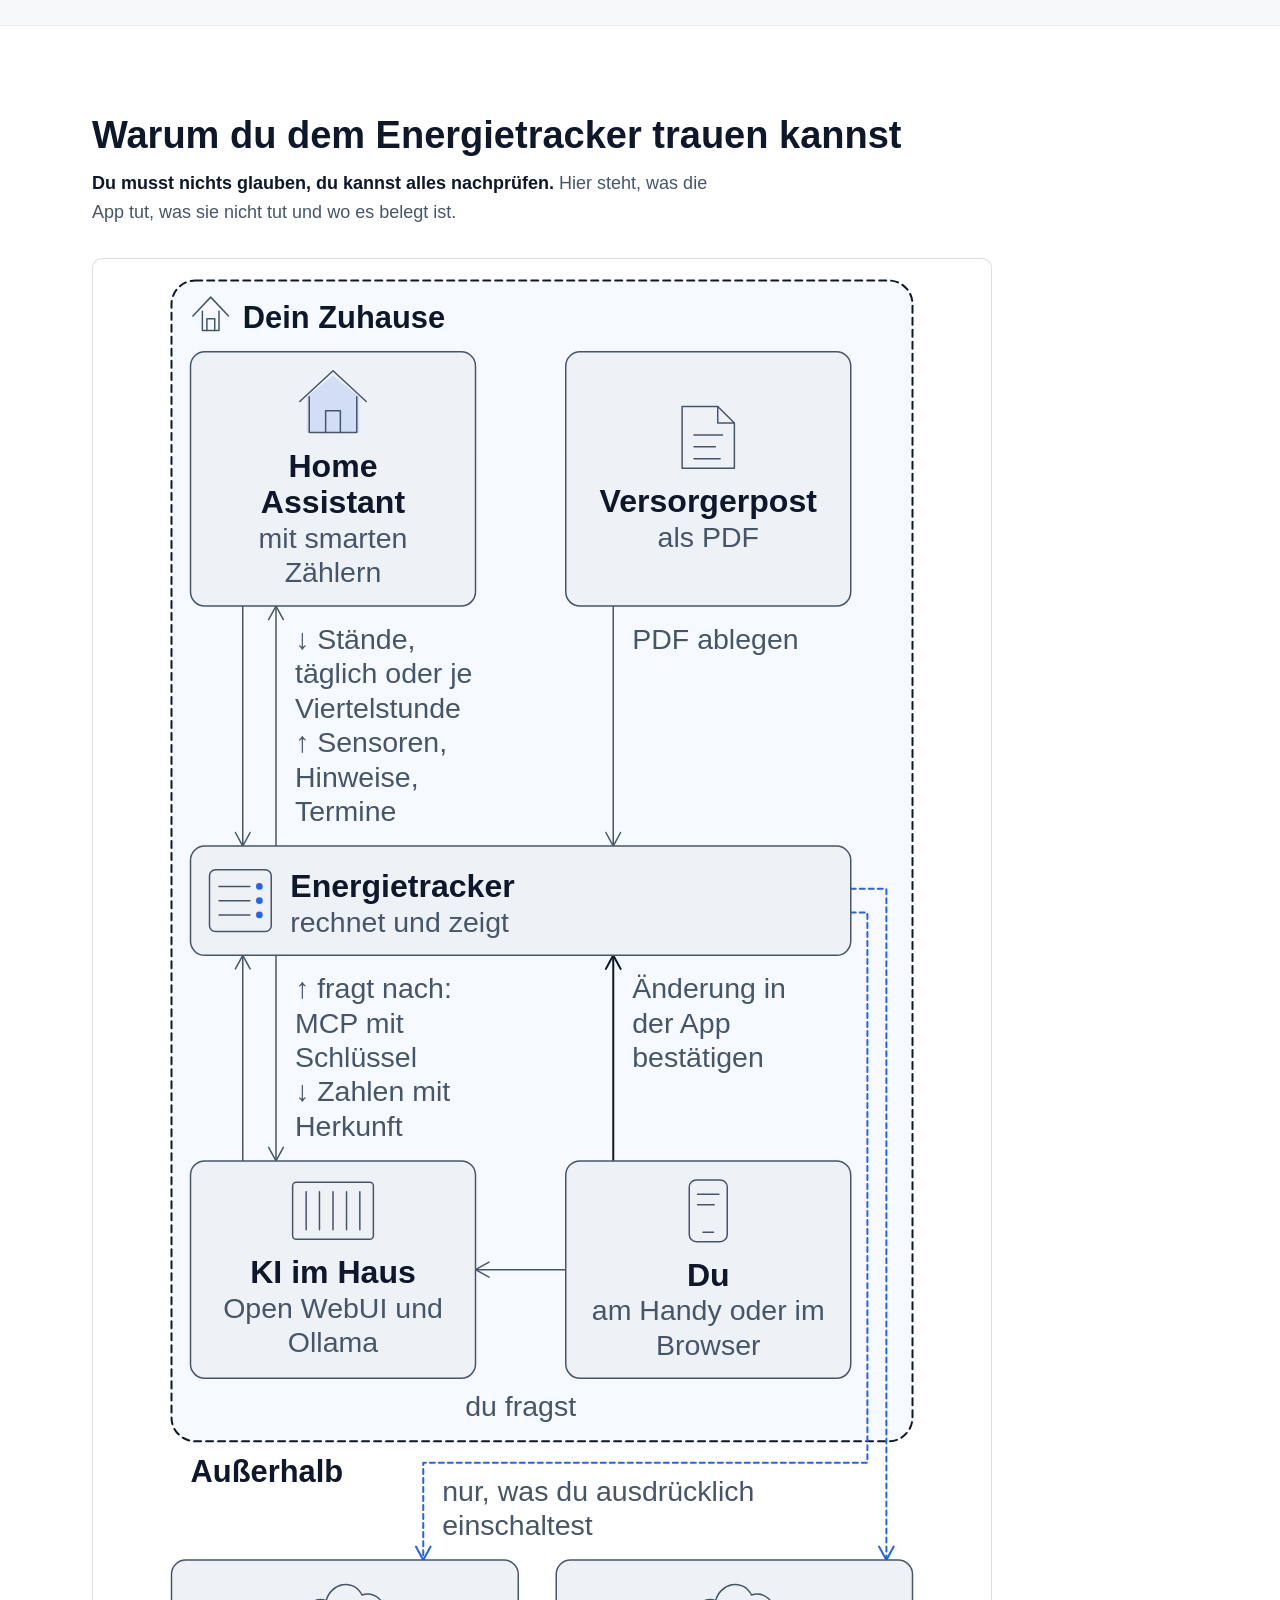
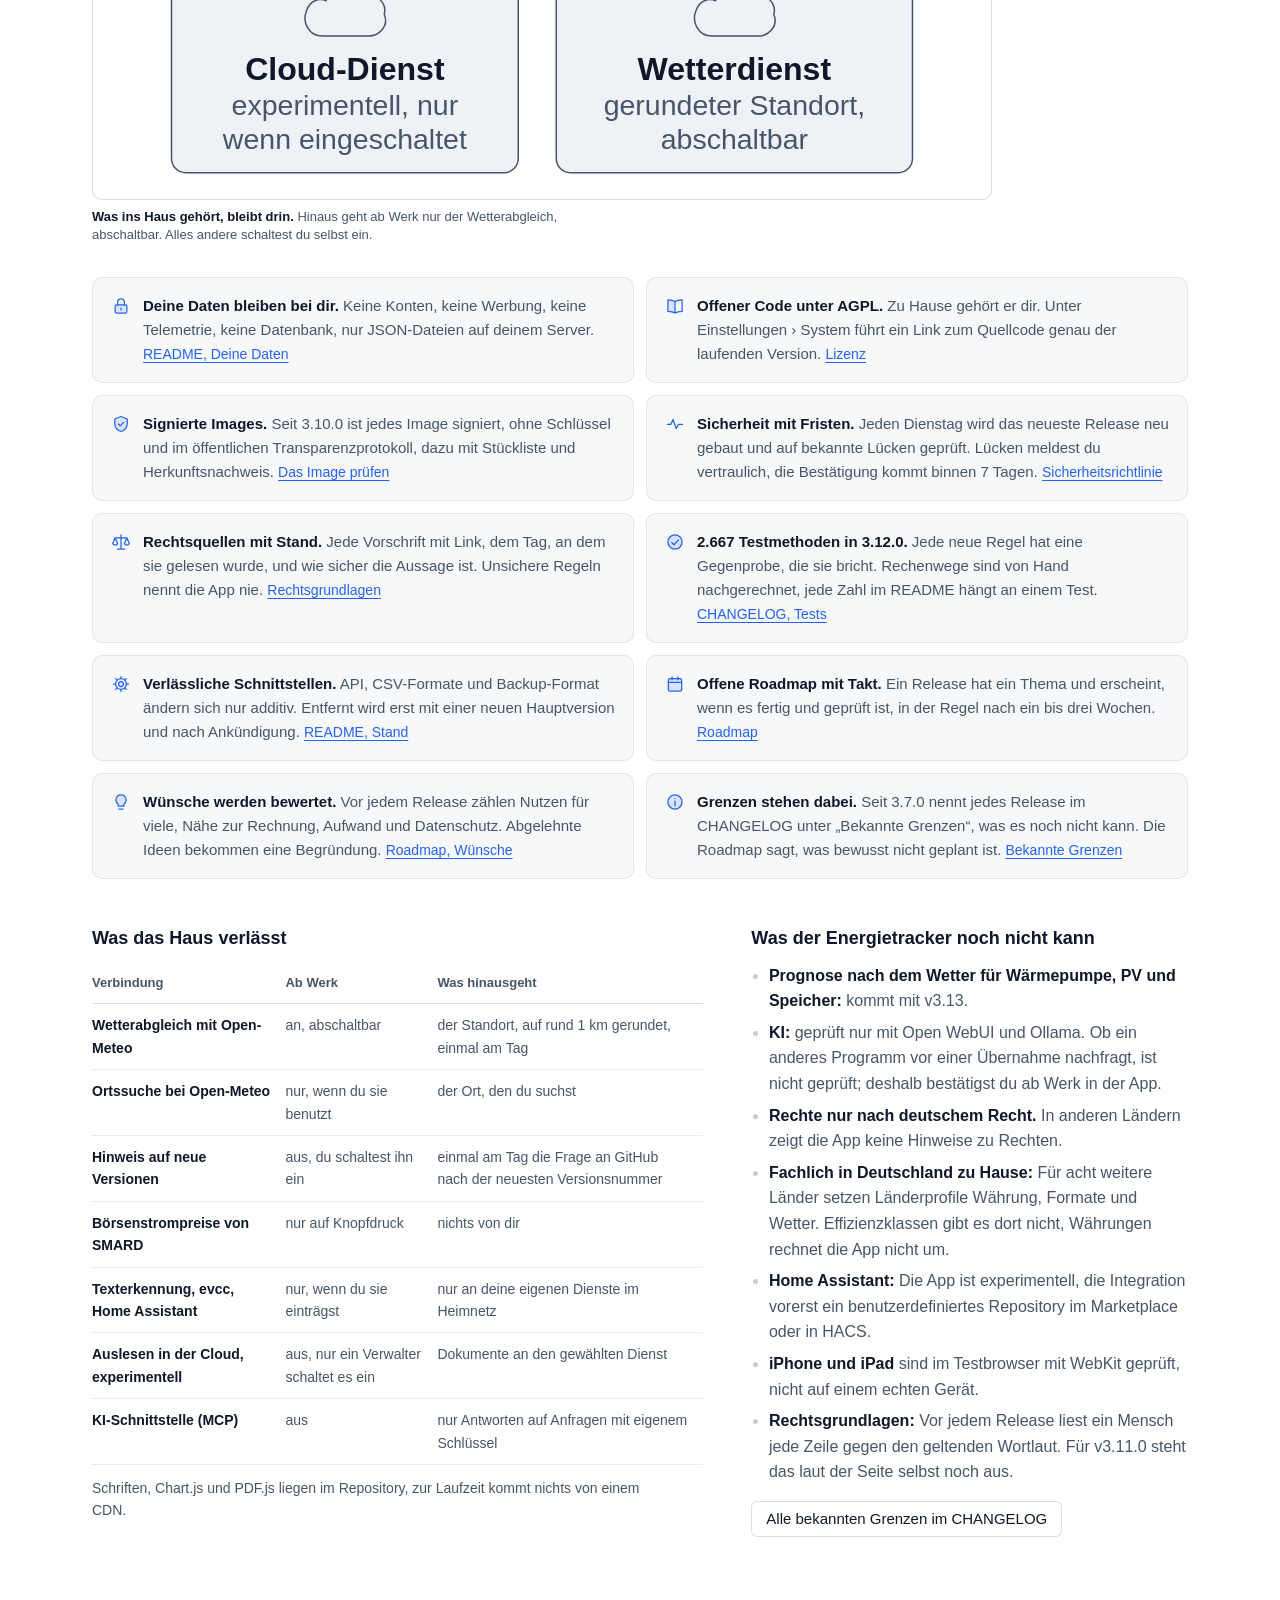
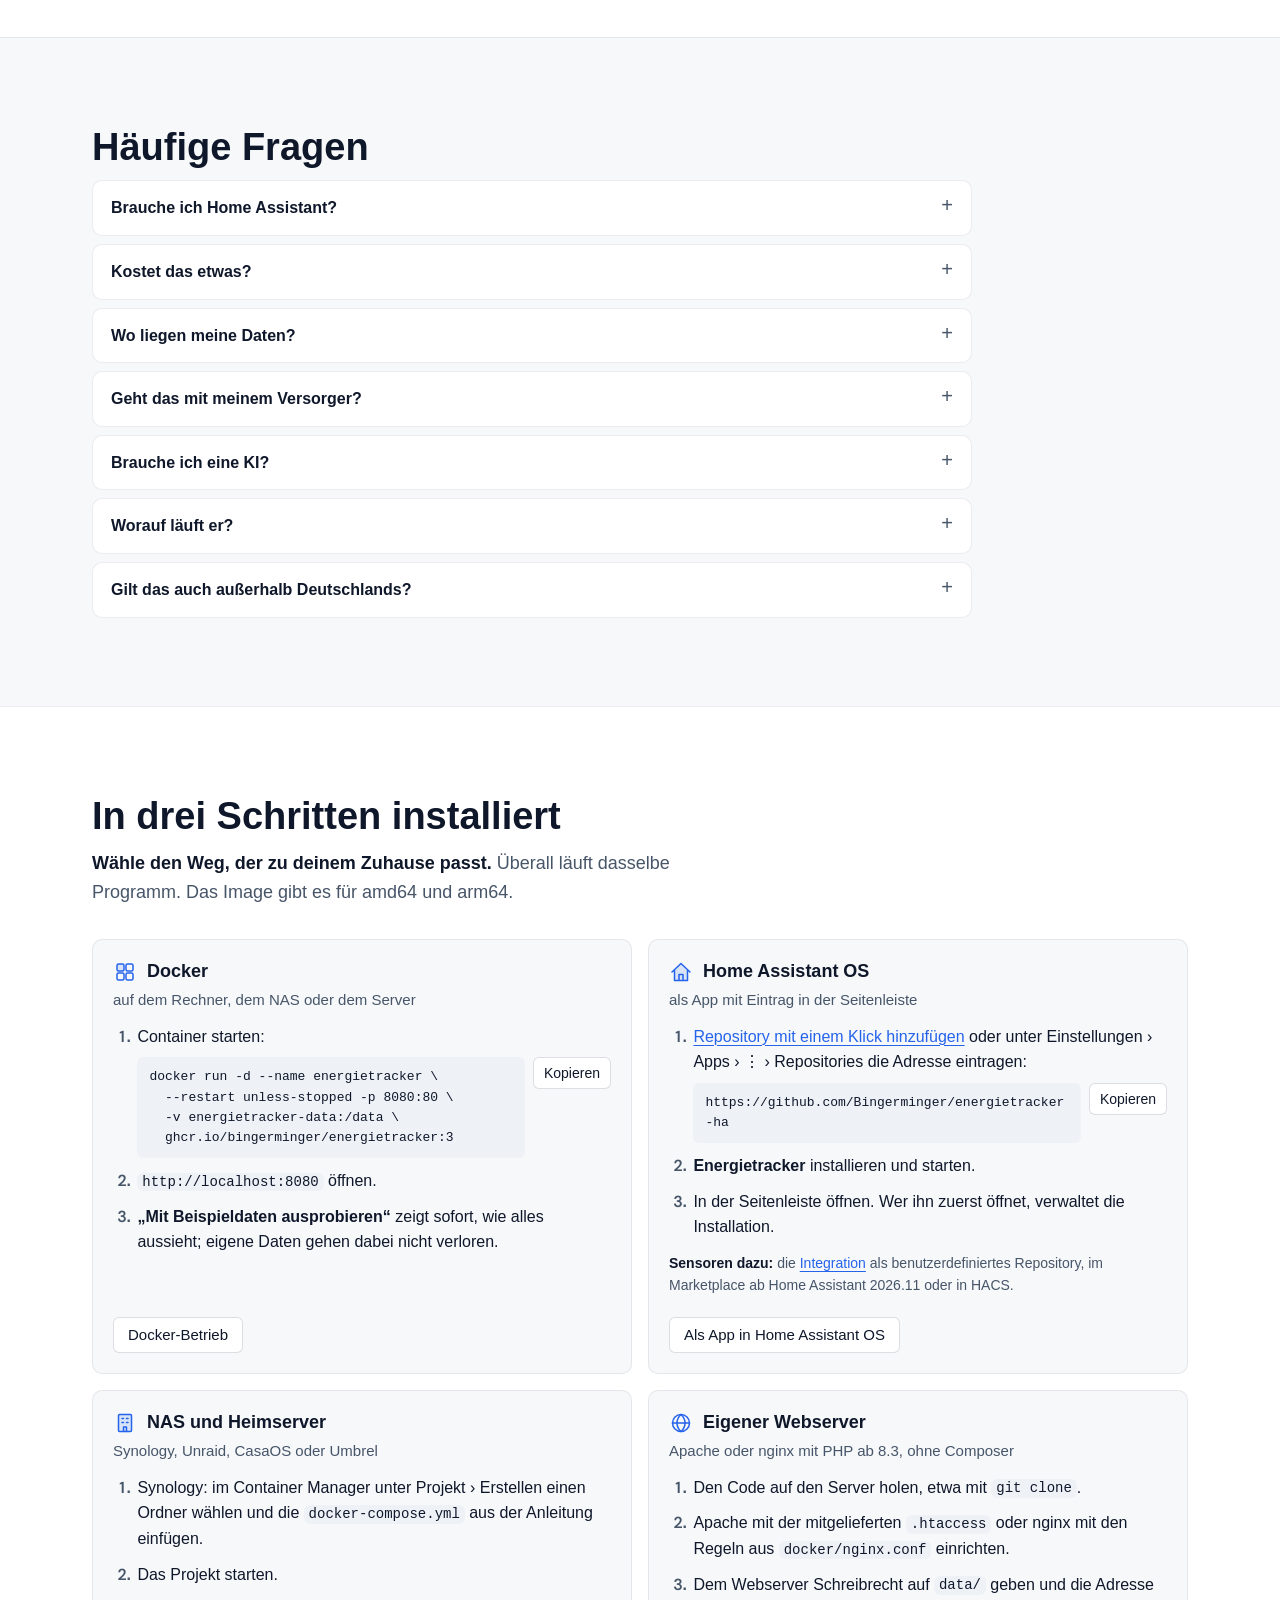
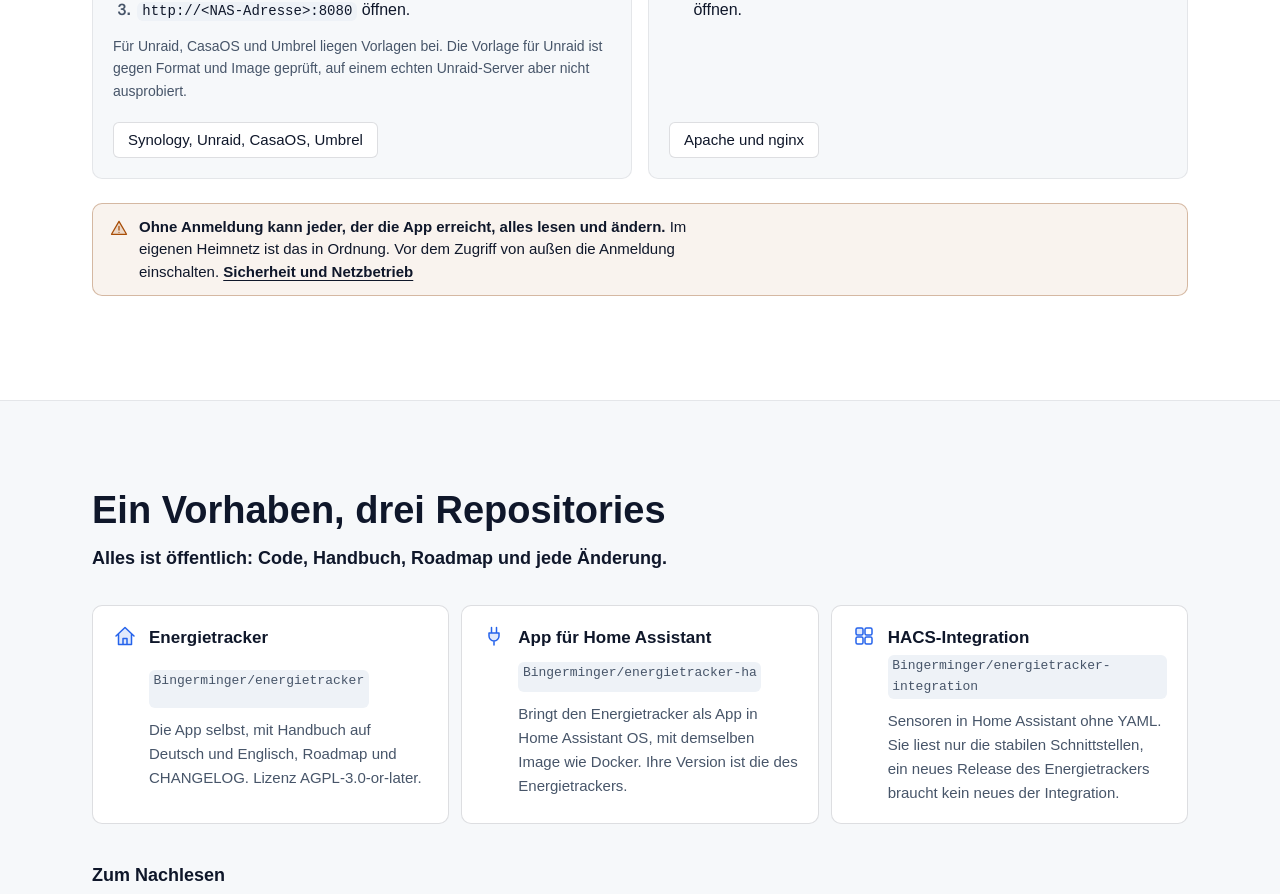
==== commit d9fd0f91: "v3.13 ohne festen Termin" ====
--- a/index.html
+++ b/index.html
@@ -81,7 +81,7 @@
 <h3 class="karte__titel"><svg class="ico ico--24 ico--art art-pv_erzeugung" aria-hidden="true" focusable="false"><use href="#i-art-pv_erzeugung"/></svg><span>Haus mit Wärmepumpe, PV, Speicher und E-Auto</span></h3>
 <p class="karte__frage"><strong>Was bringt die Sonne, und was kostet die Wärmepumpe?</strong></p>
 <ul class="liste"><li data-c="messkonzept">Jeder Vertrag zahlt nur seinen Teil, auch mit Wärmepumpe und HT/NT.</li><li data-c="pv jaz">Eigenverbrauch, Autarkie, Speicher und Jahresarbeitszahl in Zahlen.</li><li data-c="viertelstunden flex evcc">Viertelstunden aus Home Assistant, Ladevorgänge aus evcc: Hat das Verschieben etwas gebracht?</li></ul>
-<p class="karte__ehrlich" data-c="grenze-wp-wetter"><svg class="ico ico--16" aria-hidden="true" focusable="false"><use href="#i-info"/></svg><span>Die Prognose nach dem Wetter für Wärmepumpe, PV und Speicher kommt mit v3.13, geplant für den 17.11.2026.</span></p>
+<p class="karte__ehrlich" data-c="grenze-wp-wetter"><svg class="ico ico--16" aria-hidden="true" focusable="false"><use href="#i-info"/></svg><span>Die Prognose nach dem Wetter für Wärmepumpe, PV und Speicher kommt mit v3.13.</span></p>
 <p class="karte__links"><a class="knopf" href="https://bingerminger.github.io/energietracker/?persona=eigenheim-modern&amp;lang=de#/" data-c="demo-routen">Im Beispielhaushalt ansehen</a></p>
 </li><li id="heizen" class="karte">
 <h3 class="karte__titel"><svg class="ico ico--24 ico--art art-gas" aria-hidden="true" focusable="false"><use href="#i-art-gas"/></svg><span>Haus mit Gas, Öl oder Pellets</span></h3>
@@ -138,7 +138,7 @@
 <tbody><tr><th scope="row" data-label="Verbindung" data-c="aussen-wetter">Wetterabgleich mit Open-Meteo</th><td data-label="Ab Werk" data-c="aussen-wetter">an, abschaltbar</td><td data-label="Was hinausgeht" data-c="aussen-wetter">der Standort, auf rund 1 km gerundet, einmal am Tag</td></tr><tr><th scope="row" data-label="Verbindung" data-c="aussen-ort">Ortssuche bei Open-Meteo</th><td data-label="Ab Werk" data-c="aussen-ort">nur, wenn du sie benutzt</td><td data-label="Was hinausgeht" data-c="aussen-ort">der Ort, den du suchst</td></tr><tr><th scope="row" data-label="Verbindung" data-c="aussen-version">Hinweis auf neue Versionen</th><td data-label="Ab Werk" data-c="aussen-version">aus, du schaltest ihn ein</td><td data-label="Was hinausgeht" data-c="aussen-version">einmal am Tag die Frage an GitHub nach der neuesten Versionsnummer</td></tr><tr><th scope="row" data-label="Verbindung" data-c="aussen-smard">Börsenstrompreise von SMARD</th><td data-label="Ab Werk" data-c="aussen-smard">nur auf Knopfdruck</td><td data-label="Was hinausgeht" data-c="aussen-smard">nichts von dir</td></tr><tr><th scope="row" data-label="Verbindung" data-c="aussen-heimnetz">Texterkennung, evcc, Home Assistant</th><td data-label="Ab Werk" data-c="aussen-heimnetz">nur, wenn du sie einträgst</td><td data-label="Was hinausgeht" data-c="aussen-heimnetz">nur an deine eigenen Dienste im Heimnetz</td></tr><tr><th scope="row" data-label="Verbindung" data-c="aussen-cloud">Auslesen in der Cloud, experimentell</th><td data-label="Ab Werk" data-c="aussen-cloud">aus, nur ein Verwalter schaltet es ein</td><td data-label="Was hinausgeht" data-c="aussen-cloud">Dokumente an den gewählten Dienst</td></tr><tr><th scope="row" data-label="Verbindung" data-c="mcp-aus">KI-Schnittstelle (MCP)</th><td data-label="Ab Werk" data-c="mcp-aus">aus</td><td data-label="Was hinausgeht" data-c="mcp-aus">nur Antworten auf Anfragen mit eigenem Schlüssel</td></tr></tbody></table>
 <p class="klein" data-c="vendored">Schriften, Chart.js und PDF.js liegen im Repository, zur Laufzeit kommt nichts von einem CDN.</p></div>
 <div class="grenzen"><h3>Was der Energietracker noch nicht kann</h3>
-<ul class="liste"><li data-c="grenze-wp-wetter"><strong>Prognose nach dem Wetter für Wärmepumpe, PV und Speicher:</strong> kommt mit v3.13, geplant für den 17.11.2026.</li><li data-c="ki-geprueft grenze-ki-nachfrage"><strong>KI:</strong> geprüft nur mit Open WebUI und Ollama. Ob ein anderes Programm vor einer Übernahme nachfragt, ist nicht geprüft; deshalb bestätigst du ab Werk in der App.</li><li data-c="rechte-nur-de"><strong>Rechte nur nach deutschem Recht.</strong> In anderen Ländern zeigt die App keine Hinweise zu Rechten.</li><li data-c="laender"><strong>Fachlich in Deutschland zu Hause:</strong> Für acht weitere Länder setzen Länderprofile Währung, Formate und Wetter. Effizienzklassen gibt es dort nicht, Währungen rechnet die App nicht um.</li><li data-c="ha-experimentell hacs-custom"><strong>Home Assistant:</strong> Die App ist experimentell, die Integration vorerst ein benutzerdefiniertes Repository im Marketplace oder in HACS.</li><li data-c="grenze-iphone"><strong>iPhone und iPad</strong> sind im Testbrowser mit WebKit geprüft, nicht auf einem echten Gerät.</li><li data-c="grenze-gegenlesen"><strong>Rechtsgrundlagen:</strong> Vor jedem Release liest ein Mensch jede Zeile gegen den geltenden Wortlaut. Für v3.11.0 steht das laut der Seite selbst noch aus.</li></ul>
+<ul class="liste"><li data-c="grenze-wp-wetter"><strong>Prognose nach dem Wetter für Wärmepumpe, PV und Speicher:</strong> kommt mit v3.13.</li><li data-c="ki-geprueft grenze-ki-nachfrage"><strong>KI:</strong> geprüft nur mit Open WebUI und Ollama. Ob ein anderes Programm vor einer Übernahme nachfragt, ist nicht geprüft; deshalb bestätigst du ab Werk in der App.</li><li data-c="rechte-nur-de"><strong>Rechte nur nach deutschem Recht.</strong> In anderen Ländern zeigt die App keine Hinweise zu Rechten.</li><li data-c="laender"><strong>Fachlich in Deutschland zu Hause:</strong> Für acht weitere Länder setzen Länderprofile Währung, Formate und Wetter. Effizienzklassen gibt es dort nicht, Währungen rechnet die App nicht um.</li><li data-c="ha-experimentell hacs-custom"><strong>Home Assistant:</strong> Die App ist experimentell, die Integration vorerst ein benutzerdefiniertes Repository im Marketplace oder in HACS.</li><li data-c="grenze-iphone"><strong>iPhone und iPad</strong> sind im Testbrowser mit WebKit geprüft, nicht auf einem echten Gerät.</li><li data-c="grenze-gegenlesen"><strong>Rechtsgrundlagen:</strong> Vor jedem Release liest ein Mensch jede Zeile gegen den geltenden Wortlaut. Für v3.11.0 steht das laut der Seite selbst noch aus.</li></ul>
 <p><a class="knopf" href="https://github.com/Bingerminger/energietracker/blob/main/CHANGELOG.md" data-c="grenzen-changelog">Alle bekannten Grenzen im CHANGELOG</a></p></div>
 </div>
 </div></section>
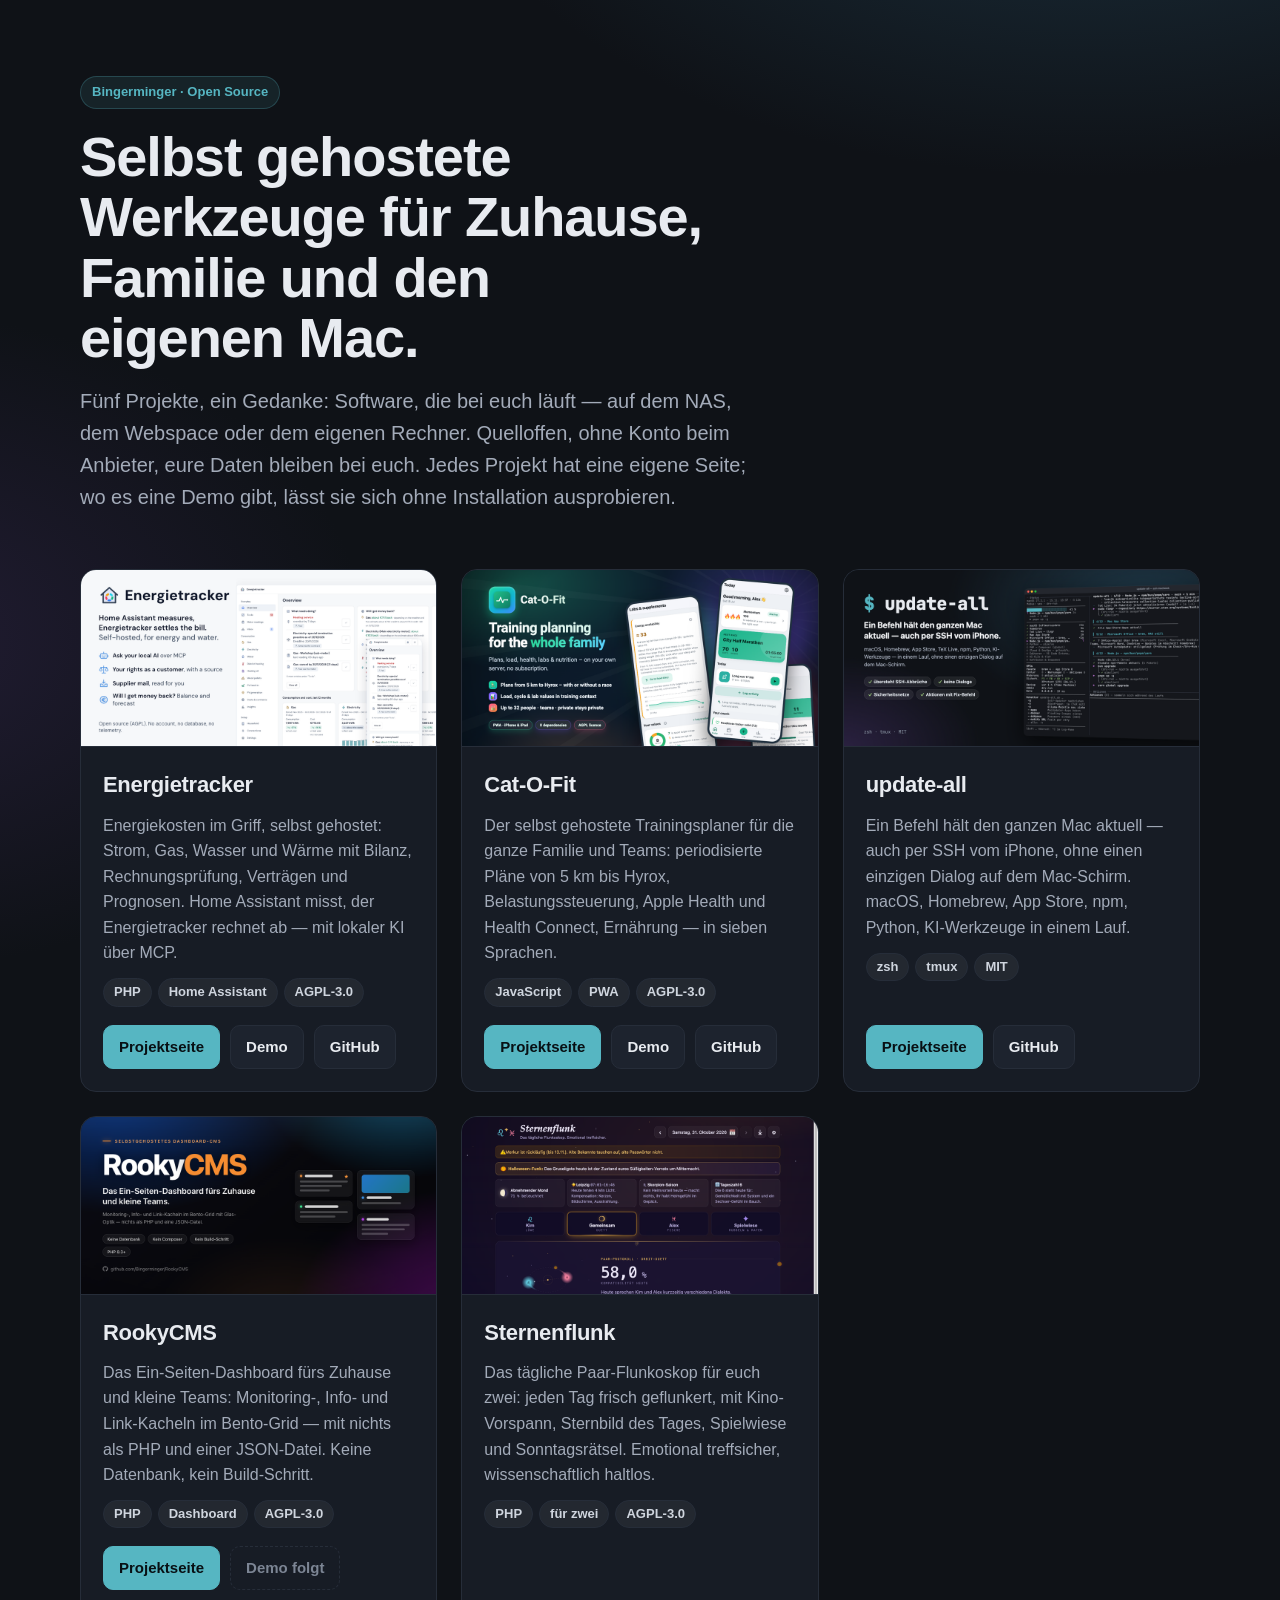
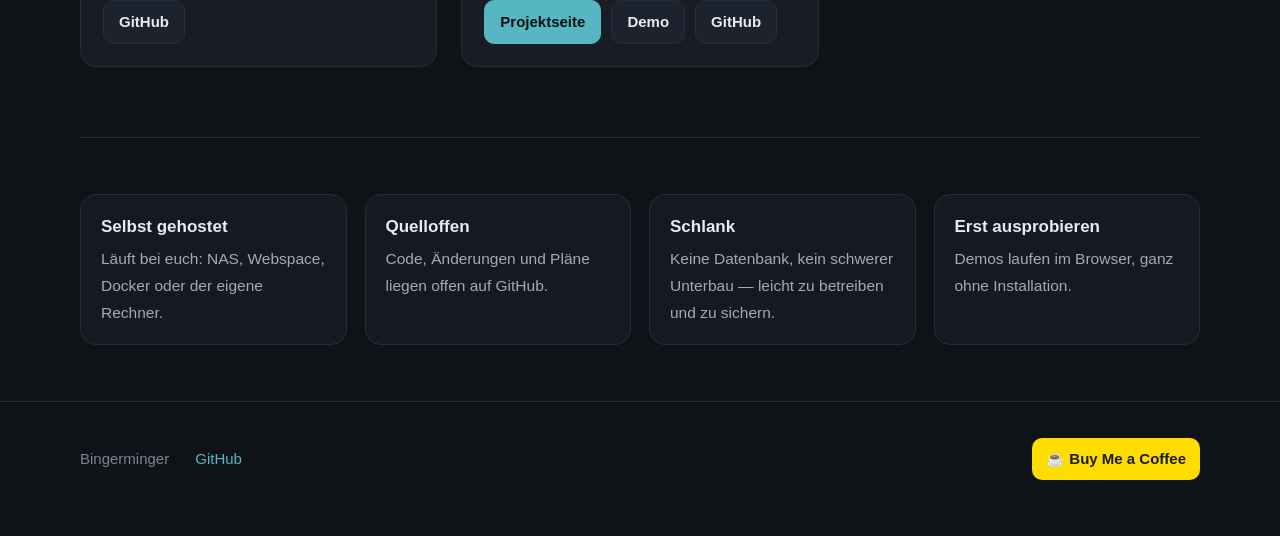
==== commit f04b3579: "Zentrale Startseite für alle Projekte; die Energietracker-Seite ist nach /energietracker/ umgezogen " ====
--- a/index.html
+++ b/index.html
@@ -2,202 +2,130 @@
 <html lang="de">
 <head>
 <meta charset="utf-8">
-<meta name="viewport" content="width=device-width, initial-scale=1, viewport-fit=cover">
-<title>Energietracker: Energiekosten im Griff, selbst gehostet</title>
-<meta name="description" content="Abschlag, Rechnung, Wechsel und Rechte für Strom, Gas, Wasser, Wärme und PV. Rechnet wie die Abrechnung, erinnert an Fristen. Kostenlos, offener Code, deine Daten bleiben bei dir.">
-<meta name="color-scheme" content="light dark">
-<meta name="theme-color" content="#ffffff" media="(prefers-color-scheme: light)">
-<meta name="theme-color" content="#111827" media="(prefers-color-scheme: dark)">
-<script>(function(){try{var m=localStorage.getItem('projektseite.thema');if(m==='light'||m==='dark'){document.documentElement.setAttribute('data-theme',m);}}catch(e){}})();</script>
+<meta name="viewport" content="width=device-width, initial-scale=1">
+<title>Bingerminger — selbst gehostete Werkzeuge für Zuhause, Familie und den eigenen Mac</title>
+<meta name="description" content="Quelloffene Projekte von Bingerminger: Energietracker, Cat-O-Fit, RookyCMS, update-all und Sternenflunk — selbst gehostet, eure Daten bleiben bei euch.">
+<meta name="theme-color" content="#0f1217">
 <link rel="canonical" href="https://bingerminger.github.io/">
-<link rel="alternate" hreflang="de" href="https://bingerminger.github.io/">
-<link rel="alternate" hreflang="en" href="https://bingerminger.github.io/en/">
-<link rel="alternate" hreflang="x-default" href="https://bingerminger.github.io/">
 <meta property="og:type" content="website">
-<meta property="og:site_name" content="Energietracker">
-<meta property="og:title" content="Energietracker: Energiekosten im Griff, selbst gehostet">
-<meta property="og:description" content="Abschlag, Rechnung, Wechsel und Rechte für Strom, Gas, Wasser, Wärme und PV. Rechnet wie die Abrechnung, erinnert an Fristen. Kostenlos, offener Code, deine Daten bleiben bei dir.">
+<meta property="og:title" content="Bingerminger — Projekte">
+<meta property="og:description" content="Selbst gehostete Werkzeuge für Zuhause, Familie und den eigenen Mac. Quelloffen, eure Daten bleiben bei euch.">
 <meta property="og:url" content="https://bingerminger.github.io/">
-<meta property="og:image" content="https://bingerminger.github.io/assets/img/vorschau.de.png">
-<meta property="og:image:width" content="1280">
-<meta property="og:image:height" content="640">
-<meta property="og:image:alt" content="Energietracker: Energiekosten im Griff, selbst gehostet">
-<meta property="og:locale" content="de_DE">
-<meta name="twitter:card" content="summary_large_image">
-<link rel="icon" href="/favicon.ico" sizes="any">
-<link rel="icon" href="/assets/img/logo.svg" type="image/svg+xml">
-<link rel="apple-touch-icon" href="/assets/img/apple-touch-icon.png">
-<link rel="preload" href="/assets/fonts/dm-sans.woff2" as="font" type="font/woff2" crossorigin>
-<link rel="stylesheet" href="/assets/stil.css">
-<script src="/assets/seite.js" defer></script>
-<script type="application/ld+json">{"@context":"https://schema.org","@type":"SoftwareApplication","name":"Energietracker","url":"https://bingerminger.github.io/","description":"Abschlag, Rechnung, Wechsel und Rechte für Strom, Gas, Wasser, Wärme und PV. Rechnet wie die Abrechnung, erinnert an Fristen. Kostenlos, offener Code, deine Daten bleiben bei dir.","applicationCategory":"UtilitiesApplication","operatingSystem":"Docker (amd64, arm64), Home Assistant OS, PHP 8.3","softwareVersion":"3.12.0","license":"https://www.gnu.org/licenses/agpl-3.0.html","isAccessibleForFree":true,"offers":{"@type":"Offer","price":"0","priceCurrency":"EUR"},"inLanguage":["de","en","fr","it","es","pt","nl"],"downloadUrl":"https://github.com/Bingerminger/energietracker/releases","softwareHelp":{"@type":"CreativeWork","url":"https://github.com/Bingerminger/energietracker/blob/main/docs/README.md"},"image":"https://bingerminger.github.io/assets/img/vorschau.de.png","author":{"@type":"Person","name":"Bingerminger","url":"https://github.com/Bingerminger"},"sameAs":["https://github.com/Bingerminger/energietracker","https://bingerminger.github.io/energietracker/"]}</script>
+<meta property="og:image" content="https://bingerminger.github.io/assets/projekte/energietracker.png">
+<link rel="icon" href="data:image/svg+xml,%3Csvg xmlns='http://www.w3.org/2000/svg' viewBox='0 0 64 64'%3E%3Crect width='64' height='64' rx='14' fill='%230f1217'/%3E%3Ctext x='32' y='44' text-anchor='middle' font-family='Helvetica,Arial,sans-serif' font-size='34' font-weight='800' fill='%2356b6c2'%3EB%3C/text%3E%3C/svg%3E">
+<style>
+:root{--bg:#0f1217;--bg2:#151a22;--card:#171c25;--line:#262d39;--text:#e8ebf0;--muted:#a3abb9;--dim:#7c8594;--accent:#56b6c2;--r:16px;--max:1160px;
+  --sans:-apple-system,BlinkMacSystemFont,"SF Pro Text","Helvetica Neue",Segoe UI,Roboto,sans-serif}
+*{box-sizing:border-box}
+body{margin:0;color:var(--text);font:17px/1.6 var(--sans);-webkit-font-smoothing:antialiased;
+  background:radial-gradient(1100px 650px at 85% -10%,rgba(31,58,74,.8),transparent 60%),radial-gradient(900px 600px at -10% 30%,rgba(42,33,64,.7),transparent 55%),var(--bg)}
+a{color:var(--accent);text-decoration:none}
+a:hover{text-decoration:underline}
+img{max-width:100%;height:auto;display:block}
+.wrap{max-width:var(--max);margin:0 auto;padding:0 20px}
+header{padding:76px 0 36px}
+.eyebrow{display:inline-block;font-size:13px;font-weight:700;color:var(--accent);background:rgba(86,182,194,.1);border:1px solid rgba(86,182,194,.25);padding:5px 11px;border-radius:999px;margin-bottom:18px}
+h1{font-size:clamp(34px,5vw,56px);line-height:1.08;letter-spacing:-1.1px;margin:0 0 16px;max-width:20ch}
+.lead{font-size:clamp(17px,2vw,20px);color:var(--muted);max-width:62ch;margin:0}
+.grid{display:grid;gap:24px;grid-template-columns:repeat(auto-fit,minmax(min(100%,340px),1fr));padding:20px 0 70px}
+.card{display:flex;flex-direction:column;background:var(--card);border:1px solid var(--line);border-radius:var(--r);overflow:hidden;transition:transform .15s ease,border-color .15s ease}
+.card:hover{transform:translateY(-3px);border-color:#3a4352}
+.card .bild{display:block;aspect-ratio:2/1;overflow:hidden;background:#0b0e13;border-bottom:1px solid var(--line)}
+.card .bild img{width:100%;height:100%;object-fit:cover}
+.card .text{padding:20px 22px 22px;display:flex;flex-direction:column;gap:10px;flex:1}
+.card h2{margin:0;font-size:22px;letter-spacing:-.3px}
+.card p{margin:0;color:var(--muted);font-size:16px}
+.chips{display:flex;flex-wrap:wrap;gap:6px;margin:2px 0 0;padding:0;list-style:none}
+.chips li{font-size:13px;font-weight:600;color:#cfd5de;background:rgba(255,255,255,.05);border:1px solid var(--line);border-radius:999px;padding:3px 10px}
+.links{display:flex;flex-wrap:wrap;gap:10px;margin-top:auto;padding-top:8px}
+.btn{display:inline-flex;align-items:center;padding:9px 15px;border-radius:10px;font-weight:650;font-size:15px;border:1px solid var(--line);color:var(--text);background:#1d232e}
+.btn:hover{text-decoration:none;border-color:#3a4352}
+.btn.primary{background:var(--accent);border-color:var(--accent);color:#081014}
+.btn.leise{color:var(--dim);border-style:dashed;background:transparent}
+.prinzip{border-top:1px solid var(--line);padding:56px 0;display:grid;gap:18px;grid-template-columns:repeat(auto-fit,minmax(min(100%,250px),1fr))}
+.prinzip div{background:var(--bg2);border:1px solid var(--line);border-radius:var(--r);padding:18px 20px}
+.prinzip b{display:block;margin-bottom:4px}
+.prinzip span{color:var(--muted);font-size:15.5px}
+footer{border-top:1px solid var(--line);padding:36px 0 56px;color:var(--dim);font-size:15px}
+footer .wrap{display:flex;flex-wrap:wrap;gap:14px 26px;align-items:center}
+.coffee{display:inline-flex;align-items:center;gap:8px;background:#ffdd00;color:#1b1b1b;font-weight:700;border-radius:10px;padding:9px 14px;margin-left:auto}
+.coffee:hover{text-decoration:none}
+@media (max-width:640px){header{padding-top:48px}.coffee{margin-left:0}}
+@media (prefers-reduced-motion:reduce){.card{transition:none}.card:hover{transform:none}}
+</style>
 </head>
-<body class="seite--start">
-<svg class="sprite" aria-hidden="true" focusable="false"><defs><symbol id="i-abschlag" viewBox="0 0 24 24"><rect class="f" x="3.5" y="6.5" width="17" height="12" rx="2"/><rect x="3.5" y="6.5" width="17" height="12" rx="2"/><path d="M3.5 10.5h17M7 15h3"/></symbol><symbol id="i-achtung" viewBox="0 0 24 24"><path class="f" d="M12 4 21 19.5H3z"/><path d="M12 4 21 19.5H3zM12 10v4.5M12 17.2h.01"/></symbol><symbol id="i-art-fernwaerme" viewBox="0 0 24 24"><path class="f" d="M10 15V5a2 2 0 0 1 4 0v10a4 4 0 1 1-4 0z"/><path d="M10 15V5a2 2 0 0 1 4 0v10a4 4 0 1 1-4 0z"/><path d="M12 9v9M17 6h3M17 10h2"/></symbol><symbol id="i-art-gas" viewBox="0 0 24 24"><path class="f" d="M12 21a6.5 6.5 0 0 0 6.5-6.5c0-3.2-2.2-5-3.3-7.5-.5 1.7-1.4 2.7-2.7 3.3C12.7 7.5 11.5 5 9 3c.2 2.8-3.5 5.6-3.5 11.5A6.5 6.5 0 0 0 12 21z"/><path d="M12 21a6.5 6.5 0 0 0 6.5-6.5c0-3.2-2.2-5-3.3-7.5-.5 1.7-1.4 2.7-2.7 3.3C12.7 7.5 11.5 5 9 3c.2 2.8-3.5 5.6-3.5 11.5A6.5 6.5 0 0 0 12 21z"/></symbol><symbol id="i-art-heizoel" viewBox="0 0 24 24"><path class="f" d="M6 6h9l4 4v10.5H6z"/><path d="M6 6h9l4 4v10.5H6zM9 3.5h5V6H9zM6 12h13"/><path d="M12.5 14.5s1.8 1.8 1.8 3a1.8 1.8 0 0 1-3.6 0c0-1.2 1.8-3 1.8-3z"/></symbol><symbol id="i-art-pellets" viewBox="0 0 24 24"><path class="f" d="M5 11h14l1.5 9.5h-17z"/><path d="M5 11h14l1.5 9.5h-17zM8 11c-1-2 0-4 2-4s1.5-2.5 3.5-2.5S16 6 15.5 7.5 17 9.5 16 11"/><path d="M9 15h.01M12 17h.01M15 15h.01"/></symbol><symbol id="i-art-pv_einspeisung" viewBox="0 0 24 24"><path class="f" d="M3 13h13l3 7.5H6z"/><path d="M3 13h13l3 7.5H6zM8 13l2.5 7.5M13 13l2 7.5M5 16.5h12.5"/><path d="M19 11V3.5M16 6l3-2.5L22 6"/></symbol><symbol id="i-art-pv_erzeugung" viewBox="0 0 24 24"><circle class="f" cx="12" cy="12" r="4.5"/><circle cx="12" cy="12" r="4.5"/><path d="M12 2.5V5M12 19v2.5M2.5 12H5M19 12h2.5M5.3 5.3l1.8 1.8M16.9 16.9l1.8 1.8M5.3 18.7l1.8-1.8M16.9 7.1l1.8-1.8"/></symbol><symbol id="i-art-strom" viewBox="0 0 24 24"><path class="f" d="M13.5 2.5 5 13.5h6l-1 8 8.5-11h-6z"/><path d="M13.5 2.5 5 13.5h6l-1 8 8.5-11h-6z"/></symbol><symbol id="i-art-waerme" viewBox="0 0 24 24"><path d="M7 20.5c0-3 3-3.5 3-7s-3-4-3-7M12.5 20.5c0-3 3-3.5 3-7s-3-4-3-7M18 20.5c0-3 2.5-3.5 2.5-7s-2.5-4-2.5-7"/></symbol><symbol id="i-art-wasser" viewBox="0 0 24 24"><path class="f" d="M12 3s6.5 6.8 6.5 11.3a6.5 6.5 0 0 1-13 0C5.5 9.8 12 3 12 3z"/><path d="M12 3s6.5 6.8 6.5 11.3a6.5 6.5 0 0 1-13 0C5.5 9.8 12 3 12 3z"/><path d="M9 15a3 3 0 0 0 3 3"/></symbol><symbol id="i-bausteine" viewBox="0 0 24 24"><rect class="f" x="4" y="4" width="7" height="7" rx="1.5"/><rect x="4" y="4" width="7" height="7" rx="1.5"/><rect x="13" y="4" width="7" height="7" rx="1.5"/><rect x="4" y="13" width="7" height="7" rx="1.5"/><rect x="13" y="13" width="7" height="7" rx="1.5"/></symbol><symbol id="i-beleg" viewBox="0 0 24 24"><path class="f" d="M6 3.5h12v17l-2-1.3-2 1.3-2-1.3-2 1.3-2-1.3-2 1.3z"/><path d="M6 3.5h12v17l-2-1.3-2 1.3-2-1.3-2 1.3-2-1.3-2 1.3zM9 8h6M9 12h6"/></symbol><symbol id="i-block" viewBox="0 0 24 24"><rect class="f" x="5.5" y="3.5" width="13" height="17" rx="1"/><rect x="5.5" y="3.5" width="13" height="17" rx="1"/><path d="M9 7.5h1.5M13.5 7.5H15M9 11.5h1.5M13.5 11.5H15M10.5 20.5v-4.5h3v4.5"/></symbol><symbol id="i-buch" viewBox="0 0 24 24"><path class="f" d="M12 6.5C10 5 7 4.5 3.5 4.5v14c3.5 0 6.5.5 8.5 2z"/><path d="M12 6.5C10 5 7 4.5 3.5 4.5v14c3.5 0 6.5.5 8.5 2 2-1.5 5-2 8.5-2v-14C17 4.5 14 5 12 6.5zM12 6.5v14"/></symbol><symbol id="i-eingang" viewBox="0 0 24 24"><path class="f" d="M4 13.5h4.5l1.5 2.5h4l1.5-2.5H20v6.5H4z"/><path d="M4 13.5h4.5l1.5 2.5h4l1.5-2.5H20M4 13.5V20h16v-6.5M12 3.5v8.5M8.5 8.5 12 12l3.5-3.5"/></symbol><symbol id="i-erfolg" viewBox="0 0 24 24"><circle class="f" cx="12" cy="12" r="8.5"/><circle cx="12" cy="12" r="8.5"/><path d="M8 12.5l2.8 2.8L16.2 9.5"/></symbol><symbol id="i-etikett" viewBox="0 0 24 24"><path class="f" d="M4 4.5h8l8.5 8.5-7.5 7.5L4.5 12z"/><path d="M4 4.5h8l8.5 8.5-7.5 7.5L4.5 12zM8.5 8.5h.01"/></symbol><symbol id="i-geld" viewBox="0 0 24 24"><circle class="f" cx="12" cy="12" r="8.5"/><circle cx="12" cy="12" r="8.5"/><path d="M15.5 8.8a4 4 0 1 0 0 6.4M7.5 11h6M7.5 13.5h5"/></symbol><symbol id="i-globus" viewBox="0 0 24 24"><circle cx="12" cy="12" r="8.5"/><path d="M3.5 12h17M12 3.5c2.8 2.5 4 5.5 4 8.5s-1.2 6-4 8.5c-2.8-2.5-4-5.5-4-8.5s1.2-6 4-8.5z"/></symbol><symbol id="i-glocke" viewBox="0 0 24 24"><path class="f" d="M6 16.5V11a6 6 0 0 1 12 0v5.5l1.5 2h-15z"/><path d="M6 16.5V11a6 6 0 0 1 12 0v5.5l1.5 2h-15zM10 21h4"/></symbol><symbol id="i-herz" viewBox="0 0 24 24"><path class="f" d="M12 8.2A4.1 4.1 0 0 0 4 9.6c0 4.8 5 8 8 10 3-2 8-5.2 8-10a4.1 4.1 0 0 0-8-1.4z"/><path d="M12 8.2A4.1 4.1 0 0 0 4 9.6c0 4.8 5 8 8 10 3-2 8-5.2 8-10a4.1 4.1 0 0 0-8-1.4z"/></symbol><symbol id="i-home" viewBox="0 0 24 24"><path class="f" d="M5 10.5 12 4l7 6.5V20.5H5z"/><path d="M3 12l9-8.5 9 8.5M5.5 10.2V20.5h13V10.2M10 20.5v-6h4v6"/></symbol><symbol id="i-idee" viewBox="0 0 24 24"><path class="f" d="M12 3.5a6 6 0 0 0-3.5 10.9V17h7v-2.6A6 6 0 0 0 12 3.5z"/><path d="M12 3.5a6 6 0 0 0-3.5 10.9V17h7v-2.6A6 6 0 0 0 12 3.5zM9.5 20.5h5"/></symbol><symbol id="i-info" viewBox="0 0 24 24"><circle class="f" cx="12" cy="12" r="8.5"/><circle cx="12" cy="12" r="8.5"/><path d="M12 11v5.5M12 7.8h.01"/></symbol><symbol id="i-kalender" viewBox="0 0 24 24"><rect class="f" x="4" y="5.5" width="16" height="15" rx="2"/><rect x="4" y="5.5" width="16" height="15" rx="2"/><path d="M4 10h16M8.5 3.5V7M15.5 3.5V7"/></symbol><symbol id="i-ki" viewBox="0 0 24 24"><rect class="f" x="4" y="7" width="16" height="12" rx="3"/><rect x="4" y="7" width="16" height="12" rx="3"/><path d="M12 7V3.5M9 12.5h.01M15 12.5h.01M9.5 16h5M2 12v3M22 12v3"/></symbol><symbol id="i-kolben" viewBox="0 0 24 24"><path class="f" d="M6.5 20.5h11L13.5 12V4h-3v8z"/><path d="M9 3.5h6M10.5 3.5V12L5.5 20.5h13L13.5 12V3.5M8.5 15.5h7"/></symbol><symbol id="i-links" viewBox="0 0 24 24"><path d="M14.5 5.5 8 12l6.5 6.5"/></symbol><symbol id="i-mond" viewBox="0 0 24 24"><path class="f" d="M19.5 14.5A8 8 0 0 1 9.5 4.5a8 8 0 1 0 10 10z"/><path d="M19.5 14.5A8 8 0 0 1 9.5 4.5a8 8 0 1 0 10 10z"/></symbol><symbol id="i-neu" viewBox="0 0 24 24"><path d="M12 3.5l1.8 5.2 5.2 1.8-5.2 1.8L12 17.5l-1.8-5.2L5 10.5l5.2-1.8zM18.5 16v4M16.5 18h4"/></symbol><symbol id="i-puls" viewBox="0 0 24 24"><path d="M3 12.5h4l2.5-6 4 11 2.5-5h5"/></symbol><symbol id="i-rechts" viewBox="0 0 24 24"><path d="M9.5 5.5 16 12l-6.5 6.5"/></symbol><symbol id="i-schild" viewBox="0 0 24 24"><path class="f" d="M12 3l7.5 3v5.5c0 4.5-3 8-7.5 9.5-4.5-1.5-7.5-5-7.5-9.5V6z"/><path d="M12 3l7.5 3v5.5c0 4.5-3 8-7.5 9.5-4.5-1.5-7.5-5-7.5-9.5V6z"/><path d="M8.8 12l2.3 2.3 4.2-4.3"/></symbol><symbol id="i-schloss" viewBox="0 0 24 24"><rect class="f" x="5" y="10.5" width="14" height="10" rx="2"/><rect x="5" y="10.5" width="14" height="10" rx="2"/><path d="M8 10.5V7.5a4 4 0 0 1 8 0v3M12 14.5v2"/></symbol><symbol id="i-schluessel" viewBox="0 0 24 24"><circle class="f" cx="8" cy="15.5" r="4.5"/><circle cx="8" cy="15.5" r="4.5"/><path d="M11.3 12.2 19.5 4M16 7.5l2.5 2.5M13.5 10l2 2"/></symbol><symbol id="i-sonne" viewBox="0 0 24 24"><circle cx="12" cy="12" r="4"/><path d="M12 3v2M12 19v2M3 12h2M19 12h2M5.6 5.6 7 7M17 17l1.4 1.4M5.6 18.4 7 17M17 7l1.4-1.4"/></symbol><symbol id="i-stecker" viewBox="0 0 24 24"><path class="f" d="M7 9h10v3a5 5 0 0 1-10 0z"/><path d="M7 9h10v3a5 5 0 0 1-10 0zM9.5 9V3.5M14.5 9V3.5M12 17v4"/></symbol><symbol id="i-stern" viewBox="0 0 24 24"><path class="f" d="M12 4.3l2.2 5.5 5.9.4-4.6 3.7 1.5 5.8-5-3.2-5 3.2 1.5-5.8-4.6-3.7 5.9-.4z"/><path d="M12 4.3l2.2 5.5 5.9.4-4.6 3.7 1.5 5.8-5-3.2-5 3.2 1.5-5.8-4.6-3.7 5.9-.4z"/></symbol><symbol id="i-waage" viewBox="0 0 24 24"><path d="M12 3.5v17M7.5 20.5h9M5 7h14M5 7l-3 7a3.5 3.5 0 0 0 6 0zM19 7l-3 7a3.5 3.5 0 0 0 6 0z"/></symbol><symbol id="i-zahnrad" viewBox="0 0 24 24"><circle class="f" cx="12" cy="12" r="3"/><circle cx="12" cy="12" r="3"/><path d="M12 3v2.5M12 18.5V21M3 12h2.5M18.5 12H21M5.6 5.6l1.8 1.8M16.6 16.6l1.8 1.8M5.6 18.4l1.8-1.8M16.6 7.4l1.8-1.8"/><circle cx="12" cy="12" r="6.5"/></symbol></defs></svg>
-<a class="sprung" href="#inhalt">Zum Inhalt springen</a>
-<div class="sprachhinweis" id="sprachhinweis" hidden lang="en"><div class="wrap"><div class="infobox infobox--info"><svg class="ico ico--20" aria-hidden="true" focusable="false"><use href="#i-globus"/></svg><p class="infobox__text">This page is also available in English. <a href="/en/" data-sprache="en">Read in English</a></p><button type="button" class="knopf knopf--klein" data-zu>Close</button></div></div></div>
-<header class="kopf"><div class="wrap kopf__innen">
-<a class="marke" href="/"><svg class="logo" viewBox="0 0 24 24" aria-hidden="true" focusable="false"><path class="logo__fl" d="M5 9.7 12 3.5l7 6.2v10.8H5z"/><path class="logo__ln" d="M2.8 11.7 12 3.5l9.2 8.2M5 9.7v10.8h14V9.7"/><circle cx="12" cy="14.3" r="3.55" fill="none" stroke="#22d3ee" stroke-width="2.1" stroke-dasharray="3.511 18.794" transform="rotate(-82.33 12 14.3)"/><circle cx="12" cy="14.3" r="3.55" fill="none" stroke="#10b981" stroke-width="2.1" stroke-dasharray="3.511 18.794" transform="rotate(-10.33 12 14.3)"/><circle cx="12" cy="14.3" r="3.55" fill="none" stroke="#3b82f6" stroke-width="2.1" stroke-dasharray="3.511 18.794" transform="rotate(61.67 12 14.3)"/><circle cx="12" cy="14.3" r="3.55" fill="none" stroke="#f43f5e" stroke-width="2.1" stroke-dasharray="3.511 18.794" transform="rotate(133.67 12 14.3)"/><circle cx="12" cy="14.3" r="3.55" fill="none" stroke="#f59e0b" stroke-width="2.1" stroke-dasharray="3.511 18.794" transform="rotate(205.67 12 14.3)"/></svg><span>Energietracker</span></a>
-<nav class="nav" aria-label="Abschnitte"><a href="#funktionen">Funktionen</a><a href="#wege">Für wen</a><a href="#home-assistant">Home Assistant</a><a href="#vertrauen">Vertrauen</a><a href="#fragen">Fragen</a></nav>
-<div class="kopf__rechts"><a class="knopf knopf--haupt knopf--klein kopf__demo" href="https://bingerminger.github.io/energietracker/?lang=de">Demo starten</a><div class="sprache" role="group" aria-label="Sprache"><a href="/" hreflang="de" lang="de" aria-current="page" data-sprache="de">Deutsch</a><a href="/en/" hreflang="en" lang="en" data-sprache="en">English</a></div><button type="button" class="thema" id="thema" hidden aria-label="Darstellung umschalten (jetzt: wie das System)" data-label="Darstellung umschalten (jetzt: {mode})" data-system="wie das System" data-light="hell" data-dark="dunkel" data-meldung-system="Automatisch: folgt dem System" data-meldung-light="Hell" data-meldung-dark="Dunkel"><svg class="ico thema__sonne" aria-hidden="true" focusable="false"><use href="#i-sonne"/></svg><svg class="ico thema__mond" aria-hidden="true" focusable="false"><use href="#i-mond"/></svg><span class="thema__a" aria-hidden="true">A</span></button></div>
-</div></header>
-<main id="inhalt">
-<section class="held" aria-labelledby="titel"><div class="wrap held__raster">
-<div class="held__text">
-<p class="abzeichen-reihe"><a class="abzeichen abzeichen--neu" href="#ki" data-c="neu-312"><svg class="ico ico--16" aria-hidden="true" focusable="false"><use href="#i-neu"/></svg><span><strong>Neu in 3.12.0:</strong> Frag deine eigene KI</span></a><a class="abzeichen" href="https://github.com/Bingerminger/energietracker/blob/main/LICENSE" data-c="agpl-kostenlos">Kostenlos, offener Code (AGPL)</a></p>
-<h1 id="titel" data-c="wertversprechen">Deine Energiekosten im Griff.</h1>
-<p class="lead" data-c="wie-abrechnung kuendigung-erinnerung zutun tagline daten-bleiben"><strong>Abschlag, Rechnung, Wechsel und Rechte:</strong> Der Energietracker rechnet wie die Abrechnung und sagt dir rechtzeitig, was ansteht. Selbst gehostet, ohne Konto, deine Daten bleiben bei dir.</p>
-<p class="knoepfe" id="held-knoepfe"><a class="knopf knopf--haupt knopf--gross" href="https://bingerminger.github.io/energietracker/?lang=de">Demo starten</a><a class="knopf knopf--gross" href="#installieren">Installieren</a></p>
-<p class="klein" data-c="demo-browser bsp-erfunden">Die Demo läuft ganz im Browser, mit erfundenen Beispielhaushalten.</p>
-</div>
-<figure class="geraete" data-c="uebersicht handy"><div class="geraete__buehne">
-<a class="geraete__mac bild__rahmen" href="/assets/img/screens/uebersicht.de.webp"><picture><source media="(prefers-color-scheme: dark)" srcset="/assets/img/screens/uebersicht-dunkel.de.webp" width="1440" height="1000" data-thema="dunkel"><img src="/assets/img/screens/uebersicht.de.webp" width="1440" height="1000" alt="Übersicht des Beispielhaushalts: Was ist zu tun? Bekomme ich Geld zurück? Mehr oder weniger als im Vorjahr? Darunter eine Kachel je Verbrauchsart mit Trend." fetchpriority="high" decoding="async"></picture><span class="unsichtbar"> Bild in voller Größe öffnen</span></a>
-<a class="geraete__handy bild__rahmen" href="/assets/img/screens/iphone.de.webp"><picture><source media="(prefers-color-scheme: dark)" srcset="/assets/img/screens/iphone-dunkel.de.webp" width="780" height="1688" data-thema="dunkel"><img src="/assets/img/screens/iphone.de.webp" width="780" height="1688" alt="Dieselbe Übersicht am iPhone, unten die Leiste mit Übersicht, Zu tun, Erfassen, Verbrauch und Mehr." decoding="async"></picture><span class="unsichtbar"> Bild in voller Größe öffnen</span></a></div>
-<figcaption data-c="uebersicht handy bsp-erfunden"><strong>Die Übersicht antwortet zuerst,</strong> am Mac wie am iPhone. Beispielhaushalt, alle Zahlen erfunden.</figcaption></figure>
-</div></section>
-<section class="abschnitt abschnitt--flach" id="so" aria-labelledby="so-t"><div class="wrap">
-<h2 id="so-t">So funktioniert’s</h2><p class="abschnitt__lead"><strong>Drei Schritte, und du weißt, woran du bist.</strong></p>
-<ol class="schritte"><li data-c="eingabe-wege"><span class="schritte__kopf"><svg class="ico ico--24" aria-hidden="true" focusable="false"><use href="#i-eingang"/></svg><b>Stände oder Rechnung rein</b></span><span>Von Hand, per CSV, als PDF aus der Versorgerpost oder automatisch aus Home Assistant.</span></li><li data-c="vertrag-tagesgenau wetter prognose"><span class="schritte__kopf"><svg class="ico ico--24" aria-hidden="true" focusable="false"><use href="#i-kolben"/></svg><b>Der Energietracker rechnet</b></span><span>Mit deinem Vertrag auf den Tag genau, mit dem Wetter an deinem Ort und mit einer Prognose bis zur Abrechnung.</span></li><li data-c="zutun kalender ha-notify"><span class="schritte__kopf"><svg class="ico ico--24" aria-hidden="true" focusable="false"><use href="#i-glocke"/></svg><b>Du bekommst Antworten und Erinnerungen</b></span><span>Saldo, Fristen, Briefe und Hinweise unter Zu tun, auf Wunsch auch im Kalender und in Home Assistant.</span></li></ol>
-</div></section>
-<section class="abschnitt" id="funktionen" aria-labelledby="funktionen-t"><div class="wrap">
-<h2 id="funktionen-t">Antworten auf einen Blick</h2><p class="abschnitt__lead" data-c="bsp-erfunden"><strong>Jedes Bild beantwortet eine Frage.</strong> Aus den Beispielhaushalten, alle Zahlen erfunden.</p>
-<div class="slider" data-slider aria-roledescription="Karussell" aria-labelledby="funktionen-t">
-<div class="slider__reiter" role="tablist" aria-label="Fragen"><a role="tab" id="reiter-abschlag" href="#folie-abschlag" aria-controls="folie-abschlag" aria-selected="true">Reicht mein Abschlag?</a><a role="tab" id="reiter-rechnung" href="#folie-rechnung" aria-controls="folie-rechnung" aria-selected="false">Stimmt die Rechnung?</a><a role="tab" id="reiter-wechsel" href="#folie-wechsel" aria-controls="folie-wechsel" aria-selected="false">Lohnt der Wechsel?</a><a role="tab" id="reiter-zutun" href="#folie-zutun" aria-controls="folie-zutun" aria-selected="false">Was steht an?</a><a role="tab" id="reiter-wirkung" href="#folie-wirkung" aria-controls="folie-wirkung" aria-selected="false">Hat die Dämmung gewirkt?</a><a role="tab" id="reiter-prognose" href="#folie-prognose" aria-controls="folie-prognose" aria-selected="false">Was kostet das nächste Jahr?</a><a role="tab" id="reiter-werkstatt" href="#folie-werkstatt" aria-controls="folie-werkstatt" aria-selected="false">Was wäre, wenn?</a><a role="tab" id="reiter-jahr" href="#folie-jahr" aria-controls="folie-jahr" aria-selected="false">Wie war mein Jahr?</a><a role="tab" id="reiter-kennzahlen" href="#folie-kennzahlen" aria-controls="folie-kennzahlen" aria-selected="false">Wie effizient ist mein Haus?</a><a role="tab" id="reiter-miete" href="#folie-miete" aria-controls="folie-miete" aria-selected="false">Reicht die Vorauszahlung?</a><a role="tab" id="reiter-brief" href="#folie-brief" aria-controls="folie-brief" aria-selected="false">Wie schreibe ich dem Versorger?</a><a role="tab" id="reiter-handy" href="#folie-handy" aria-controls="folie-handy" aria-selected="false">Geht das am Handy?</a></div>
-<div class="slider__spur" data-spur><figure class="folie" id="folie-abschlag" role="tabpanel" aria-labelledby="reiter-abschlag" aria-roledescription="Bild" data-c="saldo"><div class="folie__medium"><a href="/assets/img/screens/gas.de.webp"><picture><source media="(prefers-color-scheme: dark)" srcset="/assets/img/screens/gas-dunkel.de.webp" width="1220" height="762" data-thema="dunkel"><img src="/assets/img/screens/gas.de.webp" width="1220" height="762" alt="Gas im Beispielhaushalt: Verbrauch, Kosten, Abschläge mit Saldo, Tagesschnitt und CO₂, darunter der Saldo am Tag der letzten Ablesung und das erwartete Guthaben." loading="lazy" decoding="async"></picture><span class="unsichtbar"> Bild in voller Größe öffnen</span></a></div><figcaption class="folie__text"><span class="folie__zahl">1 von 12</span><b class="folie__frage">Reicht mein Abschlag?</b><span data-c="saldo abschlag"><strong>Saldo je Vertrag,</strong> gemessen bis zur letzten Ablesung und erwartet bei der Abrechnung, dazu ein Vorschlag für den Abschlag.</span> <a class="folie__demo" href="https://bingerminger.github.io/energietracker/?persona=showcase&amp;lang=de#/utility/gas" data-c="demo-routen">In der Demo ansehen</a></figcaption></figure><figure class="folie" id="folie-rechnung" role="tabpanel" aria-labelledby="reiter-rechnung" aria-roledescription="Bild" data-c="rechnung-pruefen gas-umrechnung"><div class="folie__medium"><a href="/assets/img/screens/rechnung.de.webp"><picture><source media="(prefers-color-scheme: dark)" srcset="/assets/img/screens/rechnung-dunkel.de.webp" width="1220" height="762" data-thema="dunkel"><img src="/assets/img/screens/rechnung.de.webp" width="1220" height="762" alt="Rechnung prüfen für Gas: je Abschnitt Zeitraum, Stände, Tage, m³, Zustandszahl, Brennwert, kWh, Preis, Verbrauchskosten und feste Kosten." loading="lazy" decoding="async"></picture><span class="unsichtbar"> Bild in voller Größe öffnen</span></a></div><figcaption class="folie__text"><span class="folie__zahl">2 von 12</span><b class="folie__frage">Stimmt die Rechnung?</b><span data-c="rechnung-pruefen"><strong>Rechnung prüfen</strong> rechnet die Rechnung des Versorgers Abschnitt für Abschnitt nach und sagt „passt“ oder „prüfen“, mit Gründen.</span> <a class="folie__demo" href="https://bingerminger.github.io/energietracker/?persona=showcase&amp;lang=de#/bill-check" data-c="demo-routen">In der Demo ansehen</a></figcaption></figure><figure class="folie" id="folie-wechsel" role="tabpanel" aria-labelledby="reiter-wechsel" aria-roledescription="Bild" data-c="wechsel"><div class="folie__medium"><a href="/assets/img/screens/wechsel.de.webp"><picture><source media="(prefers-color-scheme: dark)" srcset="/assets/img/screens/wechsel-dunkel.de.webp" width="1220" height="490" data-thema="dunkel"><img src="/assets/img/screens/wechsel.de.webp" width="1220" height="490" alt="Wechsel prüfen: erwarteter Jahresverbrauch zum Kopieren, Wechsel möglich zum Vertragsende und der letzte Tag zum Kündigen." loading="lazy" decoding="async"></picture><span class="unsichtbar"> Bild in voller Größe öffnen</span></a></div><figcaption class="folie__text"><span class="folie__zahl">3 von 12</span><b class="folie__frage">Lohnt der Wechsel?</b><span data-c="wechsel"><strong>Wechsel prüfen</strong> nennt den erwarteten Jahresverbrauch für das Vergleichsportal, den Wechseltermin und den letzten Tag zum Kündigen.</span> <a class="folie__demo" href="https://bingerminger.github.io/energietracker/?persona=showcase&amp;lang=de#/tariffs" data-c="demo-routen">In der Demo ansehen</a></figcaption></figure><figure class="folie" id="folie-zutun" role="tabpanel" aria-labelledby="reiter-zutun" aria-roledescription="Bild" data-c="zutun"><div class="folie__medium"><a href="/assets/img/screens/zutun.de.webp"><picture><source media="(prefers-color-scheme: dark)" srcset="/assets/img/screens/zutun-dunkel.de.webp" width="1220" height="762" data-thema="dunkel"><img src="/assets/img/screens/zutun.de.webp" width="1220" height="762" alt="Zu tun: offene Punkte mit Fristen, Kündigungsterminen, erwarteten Abrechnungen und zuständigen Personen, mit Filtern nach Art." loading="lazy" decoding="async"></picture><span class="unsichtbar"> Bild in voller Größe öffnen</span></a></div><figcaption class="folie__text"><span class="folie__zahl">4 von 12</span><b class="folie__frage">Was steht an?</b><span data-c="zutun kalender"><strong>Zu tun</strong> sammelt Fristen, Termine, Empfehlungen, Rechte und Post in einer Liste, als Abo auch im eigenen Kalender.</span> <a class="folie__demo" href="https://bingerminger.github.io/energietracker/?persona=showcase&amp;lang=de#/todo" data-c="demo-routen">In der Demo ansehen</a></figcaption></figure><figure class="folie" id="folie-wirkung" role="tabpanel" aria-labelledby="reiter-wirkung" aria-roledescription="Bild" data-c="zaesur wetter"><div class="folie__medium"><a href="/assets/img/screens/analyse.de.webp"><picture><source media="(prefers-color-scheme: dark)" srcset="/assets/img/screens/analyse-dunkel.de.webp" width="1220" height="762" data-thema="dunkel"><img src="/assets/img/screens/analyse.de.webp" width="1220" height="762" alt="Auswertung: Wirkung der Maßnahme mit Verbrauch je Heizgradtag vorher und nachher, darunter die Kurven Verbrauch gegen Heizgradtage und der Jahresvergleich." loading="lazy" decoding="async"></picture><span class="unsichtbar"> Bild in voller Größe öffnen</span></a></div><figcaption class="folie__text"><span class="folie__zahl">5 von 12</span><b class="folie__frage">Hat die Dämmung gewirkt?</b><span data-c="zaesur wetter"><strong>Die Auswertung</strong> misst die Wirkung einer Sanierung je Gradtag und sagt, ob sie statistisch belegt ist. Mehr verbraucht oder nur kälter? Jeder Monat steht gegen seine Erwartung bei diesem Wetter.</span> <a class="folie__demo" href="https://bingerminger.github.io/energietracker/?persona=showcase&amp;lang=de#/analysis" data-c="demo-routen">In der Demo ansehen</a></figcaption></figure><figure class="folie" id="folie-prognose" role="tabpanel" aria-labelledby="reiter-prognose" aria-roledescription="Bild" data-c="prognose"><div class="folie__medium"><a href="/assets/img/screens/prognose.de.webp"><picture><source media="(prefers-color-scheme: dark)" srcset="/assets/img/screens/prognose-dunkel.de.webp" width="792" height="664" data-thema="dunkel"><img src="/assets/img/screens/prognose.de.webp" width="792" height="664" alt="Prognose: Kosten über das Jahr aufsummiert und Verbrauch Monat für Monat mit Bandbreite, Ausgangsfall und Szenario." loading="lazy" decoding="async"></picture><span class="unsichtbar"> Bild in voller Größe öffnen</span></a></div><figcaption class="folie__text"><span class="folie__zahl">6 von 12</span><b class="folie__frage">Was kostet das nächste Jahr?</b><span data-c="prognose"><strong>Die Prognose</strong> rechnet bis zu 24 Monate voraus, mit Unsicherheitsband und den Preisen, die dann gelten.</span> <a class="folie__demo" href="https://bingerminger.github.io/energietracker/?persona=showcase&amp;lang=de#/forecast" data-c="demo-routen">In der Demo ansehen</a></figcaption></figure><figure class="folie" id="folie-werkstatt" role="tabpanel" aria-labelledby="reiter-werkstatt" aria-roledescription="Bild" data-c="werkstatt"><div class="folie__medium"><a href="/assets/img/screens/werkstatt.de.webp"><picture><source media="(prefers-color-scheme: dark)" srcset="/assets/img/screens/werkstatt-dunkel.de.webp" width="1220" height="762" data-thema="dunkel"><img src="/assets/img/screens/werkstatt.de.webp" width="1220" height="762" alt="Prognose-Werkstatt beim Gas, Beispiel kalter Winter: Beispiele zum Anklicken, Stellschrauben für Winter, Sparen und Tarif, daneben das Ergebnis mit Kosten, Verbrauch, Abschlag und Saldo zur Abrechnung." loading="lazy" decoding="async"></picture><span class="unsichtbar"> Bild in voller Größe öffnen</span></a></div><figcaption class="folie__text"><span class="folie__zahl">7 von 12</span><b class="folie__frage">Was wäre, wenn?</b><span data-c="werkstatt werkstatt-pv heizungstausch werkstatt-annahmen"><strong>Die Werkstatt</strong> rechnet Winter, Dämmung, Raumtemperatur, Tarif, PV, Speicher oder einen Heizungstausch mit deinen Daten durch. Jede Annahme steht dabei.</span> <a class="folie__demo" href="https://bingerminger.github.io/energietracker/?persona=showcase&amp;lang=de#/forecast" data-c="demo-routen">In der Demo ansehen</a></figcaption></figure><figure class="folie" id="folie-jahr" role="tabpanel" aria-labelledby="reiter-jahr" aria-roledescription="Bild" data-c="jahresbericht"><div class="folie__medium"><a href="/assets/img/screens/jahresbericht.de.webp"><picture><source media="(prefers-color-scheme: dark)" srcset="/assets/img/screens/jahresbericht-dunkel.de.webp" width="890" height="740" data-thema="dunkel"><img src="/assets/img/screens/jahresbericht.de.webp" width="890" height="740" alt="Jahresbericht 2025: das Wichtigste mit Kosten, Energieverbrauch und CO₂, darunter auf einen Blick Kosten, Verbrauch und Abrechnung." loading="lazy" decoding="async"></picture><span class="unsichtbar"> Bild in voller Größe öffnen</span></a></div><figcaption class="folie__text"><span class="folie__zahl">8 von 12</span><b class="folie__frage">Wie war mein Jahr?</b><span data-c="jahresbericht"><strong>Der Jahresbericht</strong> fasst das Jahr für Leser ohne Technikhintergrund zusammen: das Wichtigste vorn, als PDF zum Drucken oder Weitergeben.</span> <a class="folie__demo" href="https://bingerminger.github.io/energietracker/?persona=showcase&amp;lang=de#/report" data-c="demo-routen">In der Demo ansehen</a></figcaption></figure><figure class="folie" id="folie-kennzahlen" role="tabpanel" aria-labelledby="reiter-kennzahlen" aria-roledescription="Bild" data-c="kennzahlen"><div class="folie__medium"><a href="/assets/img/screens/kennzahlen.de.webp"><picture><source media="(prefers-color-scheme: dark)" srcset="/assets/img/screens/kennzahlen-dunkel.de.webp" width="1220" height="740" data-thema="dunkel"><img src="/assets/img/screens/kennzahlen.de.webp" width="1220" height="740" alt="Kennzahlen: Effizienz 2025 je Verbrauchsart mit Klasse, Einordnung mit Ampel und die Bestände in Heizöltank und Pelletlager." loading="lazy" decoding="async"></picture><span class="unsichtbar"> Bild in voller Größe öffnen</span></a></div><figcaption class="folie__text"><span class="folie__zahl">9 von 12</span><b class="folie__frage">Wie effizient ist mein Haus?</b><span data-c="kennzahlen"><strong>Kennzahlen:</strong> Effizienz in kWh je m² mit Klasse, die Einordnung gegen Vergleichswerte als Ampel und der Bestand in den Tanks.</span> <a class="folie__demo" href="https://bingerminger.github.io/energietracker/?persona=showcase&amp;lang=de#/figures" data-c="demo-routen">In der Demo ansehen</a></figcaption></figure><figure class="folie" id="folie-miete" role="tabpanel" aria-labelledby="reiter-miete" aria-roledescription="Bild" data-c="miete-vorauszahlung co2"><div class="folie__medium"><a href="/assets/img/screens/miete.de.webp"><picture><source media="(prefers-color-scheme: dark)" srcset="/assets/img/screens/miete-dunkel.de.webp" width="1220" height="780" data-thema="dunkel"><img src="/assets/img/screens/miete.de.webp" width="1220" height="780" alt="Mietverhältnis im Beispielhaushalt zur Miete: erwartete Kosten, vorausgezahlt, voraussichtlich ein kleines Guthaben, passende Vorauszahlung je Monat, darunter CO₂-Kosten teilen mit Stufe und Anteil des Vermieters." loading="lazy" decoding="async"></picture><span class="unsichtbar"> Bild in voller Größe öffnen</span></a></div><figcaption class="folie__text"><span class="folie__zahl">10 von 12</span><b class="folie__frage">Reicht die Vorauszahlung?</b><span data-c="miete-vorauszahlung co2"><strong>Zur Miete:</strong> Vorauszahlung gegen die erwarteten Kosten, mit passender Vorauszahlung je Monat und der Aufteilung der CO₂-Kosten mit dem Vermieter.</span> <a class="folie__demo" href="https://bingerminger.github.io/energietracker/?persona=mieterin&amp;lang=de#/tenancy" data-c="demo-routen">In der Demo ansehen</a></figcaption></figure><figure class="folie" id="folie-brief" role="tabpanel" aria-labelledby="reiter-brief" aria-roledescription="Bild" data-c="briefe"><div class="folie__medium"><a href="/assets/img/screens/brief.de.webp"><picture><source media="(prefers-color-scheme: dark)" srcset="/assets/img/screens/brief-dunkel.de.webp" width="970" height="810" data-thema="dunkel"><img src="/assets/img/screens/brief.de.webp" width="970" height="810" alt="Dialog Brief entwerfen, Sonderkündigung: Angaben aus Haushalt und Vertrag, darunter die Vorschau des Briefs und die Knöpfe Text kopieren und PDF herunterladen." loading="lazy" decoding="async"></picture><span class="unsichtbar"> Bild in voller Größe öffnen</span></a></div><figcaption class="folie__text"><span class="folie__zahl">11 von 12</span><b class="folie__frage">Wie schreibe ich dem Versorger?</b><span data-c="briefe"><strong>Briefe</strong> als Text und PDF, aus festen Bausteinen und deinen Daten. Abschicken tust du ihn selbst.</span> <a class="folie__demo" href="https://bingerminger.github.io/energietracker/?persona=showcase&amp;lang=de#/todo?art=rights" data-c="demo-routen">In der Demo ansehen</a></figcaption></figure><figure class="folie folie--handy" id="folie-handy" role="tabpanel" aria-labelledby="reiter-handy" aria-roledescription="Bild" data-c="handy"><div class="folie__medium"><a href="/assets/img/screens/erfassen.de.webp"><picture><source media="(prefers-color-scheme: dark)" srcset="/assets/img/screens/erfassen-dunkel.de.webp" width="780" height="1688" data-thema="dunkel"><img src="/assets/img/screens/erfassen.de.webp" width="780" height="1688" alt="Erfassen am iPhone: das Blatt mit Zählerstand, Lieferung, Termin und Dokument, unten die Tab-Leiste." loading="lazy" decoding="async"></picture><span class="unsichtbar"> Bild in voller Größe öffnen</span></a></div><figcaption class="folie__text"><span class="folie__zahl">12 von 12</span><b class="folie__frage">Geht das am Handy?</b><span data-c="handy"><strong>Am Handy:</strong> Tab-Leiste in der Daumenzone, alle Zähler in einem Durchgang, als App auf dem Home-Bildschirm.</span> <a class="folie__demo" href="https://bingerminger.github.io/energietracker/?persona=showcase&amp;lang=de#/zaehlerstaende" data-c="demo-routen">In der Demo ansehen</a></figcaption></figure></div>
-<div class="slider__steuerung" hidden><button type="button" class="knopf knopf--klein" data-zurueck aria-label="Vorheriges Bild"><svg class="ico" aria-hidden="true" focusable="false"><use href="#i-links"/></svg></button><span class="slider__stand unsichtbar" aria-live="polite" data-stand="{n} von {m}">1 von 12</span><button type="button" class="knopf knopf--klein" data-weiter aria-label="Nächstes Bild"><svg class="ico" aria-hidden="true" focusable="false"><use href="#i-rechts"/></svg></button></div>
-</div>
-</div></section>
-<section class="abschnitt abschnitt--flach" id="nutzen" aria-labelledby="nutzen-t"><div class="wrap">
-<h2 id="nutzen-t">Was du davon hast</h2><p class="abschnitt__lead" data-c="sparen-belegbar"><strong>Die finanzielle Seite, ohne Versprechen:</strong> Du siehst deine eigenen Zahlen, keine erfundenen Sparbeträge.</p>
-<ul class="zeilen zeilen--3"><li data-c="saldo"><svg class="ico ico--20" aria-hidden="true" focusable="false"><use href="#i-geld"/></svg><span><strong>Keine Nachzahlung als Überraschung.</strong> Was die Abrechnung bringt, siehst du lange vorher, mit Spanne.</span></li><li data-c="abschlag abschlag-brief"><svg class="ico ico--20" aria-hidden="true" focusable="false"><use href="#i-abschlag"/></svg><span><strong>Den Abschlag rechtzeitig anpassen.</strong> Ist er deutlich zu hoch, gibt es den Antrag gleich als Brief.</span></li><li data-c="rechnung-pruefen rechte-sieben"><svg class="ico ico--20" aria-hidden="true" focusable="false"><use href="#i-beleg"/></svg><span><strong>Fehler in der Rechnung finden:</strong> Menge, Preis und feste Kosten nachgerechnet, ein fehlender Bonus fällt auf.</span></li><li data-c="wechsel"><svg class="ico ico--20" aria-hidden="true" focusable="false"><use href="#i-etikett"/></svg><span><strong>Den Wechsel durchrechnen,</strong> mit den Preisen ab dem zweiten Jahr und dem letzten Tag zum Kündigen.</span></li><li data-c="kuendigung-erinnerung rechte-fristen"><svg class="ico ico--20" aria-hidden="true" focusable="false"><use href="#i-kalender"/></svg><span><strong>Keine Frist verpassen:</strong> Kündigung und Sonderkündigung rechtzeitig unter Zu tun und im Kalender.</span></li><li data-c="co2"><svg class="ico ico--20" aria-hidden="true" focusable="false"><use href="#i-schluessel"/></svg><span><strong>Als Mieter die CO₂-Kosten teilen:</strong> Mit eigener Gastherme rechnet die App den Anteil des Vermieters aus, mit Anschreiben.</span></li></ul>
-</div></section>
-<section class="abschnitt" id="arten" aria-labelledby="arten-t"><div class="wrap">
-<h2 id="arten-t">Für alle Energieträger</h2><p class="abschnitt__lead" data-c="arten sprachen"><strong>Neun Verbrauchsarten, eine Rechnung.</strong> In sieben Sprachen: Deutsch, Englisch, Französisch, Italienisch, Spanisch, Portugiesisch und Niederländisch.</p>
-<ul class="arten"><li data-c="arten art-gas"><svg class="ico ico--24 ico--art art-gas" aria-hidden="true" focusable="false"><use href="#i-art-gas"/></svg><b>Gas</b><span>m³ in kWh nach Stichtagen, Rechnung prüfen, Wetter herausgerechnet.</span></li><li data-c="arten art-strom"><svg class="ico ico--24 ico--art art-strom" aria-hidden="true" focusable="false"><use href="#i-art-strom"/></svg><b>Strom</b><span>HT/NT, Wärmepumpe und Wallbox, steuerbare Verbraucher, dynamische Tarife.</span></li><li data-c="arten art-wasser"><svg class="ico ico--24 ico--art art-wasser" aria-hidden="true" focusable="false"><use href="#i-art-wasser"/></svg><b>Wasser</b><span>Trinkwasser, Schmutzwasser und Niederschlag, Garten- und Warmwasserzähler.</span></li><li data-c="arten art-fernwaerme"><svg class="ico ico--24 ico--art art-fernwaerme" aria-hidden="true" focusable="false"><use href="#i-art-fernwaerme"/></svg><b>Fernwärme</b><span>Leistungs- und Messpreis wie auf der Rechnung, Rechnung prüfen.</span></li><li data-c="arten art-heizoel"><svg class="ico ico--24 ico--art art-heizoel" aria-hidden="true" focusable="false"><use href="#i-art-heizoel"/></svg><b>Heizöl</b><span>Tankbuch aus Lieferungen und Peilständen, Bestand über das Jahr.</span></li><li data-c="arten art-pellets"><svg class="ico ico--24 ico--art art-pellets" aria-hidden="true" focusable="false"><use href="#i-art-pellets"/></svg><b>Pellets</b><span>Wie Heizöl, in Kilogramm, die Lieferrechnung ist der Vertrag.</span></li><li data-c="arten art-pv-einspeisung"><svg class="ico ico--24 ico--art art-pv_einspeisung" aria-hidden="true" focusable="false"><use href="#i-art-pv_einspeisung"/></svg><b>PV-Einspeisung</b><span>Vergütung je Abrechnungsjahr, Gutschriften des Direktvermarkters.</span></li><li data-c="arten art-pv-erzeugung"><svg class="ico ico--24 ico--art art-pv_erzeugung" aria-hidden="true" focusable="false"><use href="#i-art-pv_erzeugung"/></svg><b>PV-Erzeugung</b><span>Eigenverbrauch, Autarkie, Speicher, Balkonkraftwerk, Amortisation.</span></li><li data-c="arten art-waerme"><svg class="ico ico--24 ico--art art-waerme" aria-hidden="true" focusable="false"><use href="#i-art-waerme"/></svg><b>Heizwärme</b><span>Verbrauchsinfo des Messdienstes, Warmwasser, Jahresarbeitszahl der Wärmepumpe.</span></li></ul>
-</div></section>
-<section class="abschnitt abschnitt--flach" id="wege" aria-labelledby="wege-t"><div class="wrap">
-<h2 id="wege-t">Wo stehst du?</h2><p class="abschnitt__lead" data-c="demo-routen"><strong>Such dir deinen Fall aus.</strong> Jeder führt in einen passenden Beispielhaushalt der Demo.</p>
-<ul class="karten"><li id="haus-wp" class="karte">
-<h3 class="karte__titel"><svg class="ico ico--24 ico--art art-pv_erzeugung" aria-hidden="true" focusable="false"><use href="#i-art-pv_erzeugung"/></svg><span>Haus mit Wärmepumpe, PV, Speicher und E-Auto</span></h3>
-<p class="karte__frage"><strong>Was bringt die Sonne, und was kostet die Wärmepumpe?</strong></p>
-<ul class="liste"><li data-c="messkonzept">Jeder Vertrag zahlt nur seinen Teil, auch mit Wärmepumpe und HT/NT.</li><li data-c="pv jaz">Eigenverbrauch, Autarkie, Speicher und Jahresarbeitszahl in Zahlen.</li><li data-c="viertelstunden flex evcc">Viertelstunden aus Home Assistant, Ladevorgänge aus evcc: Hat das Verschieben etwas gebracht?</li></ul>
-<p class="karte__ehrlich" data-c="grenze-wp-wetter"><svg class="ico ico--16" aria-hidden="true" focusable="false"><use href="#i-info"/></svg><span>Die Prognose nach dem Wetter für Wärmepumpe, PV und Speicher kommt mit v3.13.</span></p>
-<p class="karte__links"><a class="knopf" href="https://bingerminger.github.io/energietracker/?persona=eigenheim-modern&amp;lang=de#/" data-c="demo-routen">Im Beispielhaushalt ansehen</a></p>
-</li><li id="heizen" class="karte">
-<h3 class="karte__titel"><svg class="ico ico--24 ico--art art-gas" aria-hidden="true" focusable="false"><use href="#i-art-gas"/></svg><span>Haus mit Gas, Öl oder Pellets</span></h3>
-<p class="karte__frage"><strong>Reicht der Abschlag, und wann ist der Tank leer?</strong></p>
-<ul class="liste"><li data-c="saldo abschlag">Saldo und erwartete Abrechnung, dazu ein Vorschlag für den Abschlag.</li><li data-c="heizgrenze">Mehr verbraucht oder nur kälter? Mit dem Wetter an deinem Ort.</li><li data-c="tank heizungstausch">Tankbuch für Öl und Pellets, Heizungstausch in der Werkstatt.</li></ul>
+<body>
+<header>
+  <div class="wrap">
+    <span class="eyebrow">Bingerminger · Open Source</span>
+    <h1>Selbst gehostete Werkzeuge für Zuhause, Familie und den eigenen Mac.</h1>
+    <p class="lead">Fünf Projekte, ein Gedanke: Software, die bei euch läuft — auf dem NAS, dem Webspace oder dem eigenen Rechner. Quelloffen, ohne Konto beim Anbieter, eure Daten bleiben bei euch. Jedes Projekt hat eine eigene Seite; wo es eine Demo gibt, lässt sie sich ohne Installation ausprobieren.</p>
+  </div>
+</header>
 
-<p class="karte__links"><a class="knopf" href="https://bingerminger.github.io/energietracker/?persona=eigenheim-klassisch&amp;lang=de#/" data-c="demo-routen">Im Beispielhaushalt ansehen</a></p>
-</li><li id="fernwaerme" class="karte">
-<h3 class="karte__titel"><svg class="ico ico--24 ico--art art-fernwaerme" aria-hidden="true" focusable="false"><use href="#i-art-fernwaerme"/></svg><span>Wohnung mit Fernwärme</span></h3>
-<p class="karte__frage"><strong>Stimmen Grundpreis und Abschlag?</strong></p>
-<ul class="liste"><li data-c="art-fernwaerme">Leistungs- und Messpreis so, wie sie auf der Rechnung stehen.</li><li data-c="rechnung-pruefen">Rechnung prüfen, Abschnitt für Abschnitt.</li><li data-c="abschlag-brief">Abschlag deutlich zu hoch? Der Antrag kommt als Brief.</li></ul>
+<main class="wrap">
+  <div class="grid">
+    <article class="card">
+      <a class="bild" href="energietracker/"><img src="assets/projekte/energietracker.png" width="960" height="480" alt="Energietracker"></a>
+      <div class="text">
+        <h2>Energietracker</h2>
+        <p>Energiekosten im Griff, selbst gehostet: Strom, Gas, Wasser und Wärme mit Bilanz, Rechnungsprüfung, Verträgen und Prognosen. Home Assistant misst, der Energietracker rechnet ab — mit lokaler KI über MCP.</p>
+        <ul class="chips"><li>PHP</li><li>Home Assistant</li><li>AGPL-3.0</li></ul>
+        <div class="links"><a class="btn primary" href="energietracker/">Projektseite</a><a class="btn" href="energietracker/demo/">Demo</a><a class="btn" href="https://github.com/Bingerminger/energietracker">GitHub</a></div>
+      </div>
+    </article>
+    <article class="card">
+      <a class="bild" href="cat-o-fit/"><img src="assets/projekte/cat-o-fit.png" width="960" height="480" loading="lazy" alt="Cat-O-Fit"></a>
+      <div class="text">
+        <h2>Cat-O-Fit</h2>
+        <p>Der selbst gehostete Trainingsplaner für die ganze Familie und Teams: periodisierte Pläne von 5 km bis Hyrox, Belastungssteuerung, Apple Health und Health Connect, Ernährung — in sieben Sprachen.</p>
+        <ul class="chips"><li>JavaScript</li><li>PWA</li><li>AGPL-3.0</li></ul>
+        <div class="links"><a class="btn primary" href="cat-o-fit/">Projektseite</a><a class="btn" href="cat-o-fit/demo/">Demo</a><a class="btn" href="https://github.com/Bingerminger/cat-o-fit">GitHub</a></div>
+      </div>
+    </article>
+    <article class="card">
+      <a class="bild" href="update-all/"><img src="assets/projekte/update-all.png" width="960" height="480" loading="lazy" alt="update-all"></a>
+      <div class="text">
+        <h2>update-all</h2>
+        <p>Ein Befehl hält den ganzen Mac aktuell — auch per SSH vom iPhone, ohne einen einzigen Dialog auf dem Mac-Schirm. macOS, Homebrew, App Store, npm, Python, KI-Werkzeuge in einem Lauf.</p>
+        <ul class="chips"><li>zsh</li><li>tmux</li><li>MIT</li></ul>
+        <div class="links"><a class="btn primary" href="update-all/">Projektseite</a><a class="btn" href="https://github.com/Bingerminger/update-all">GitHub</a></div>
+      </div>
+    </article>
+    <article class="card">
+      <a class="bild" href="RookyCMS/"><img src="assets/projekte/rookycms.png" width="960" height="480" loading="lazy" alt="RookyCMS"></a>
+      <div class="text">
+        <h2>RookyCMS</h2>
+        <p>Das Ein-Seiten-Dashboard fürs Zuhause und kleine Teams: Monitoring-, Info- und Link-Kacheln im Bento-Grid — mit nichts als PHP und einer JSON-Datei. Keine Datenbank, kein Build-Schritt.</p>
+        <ul class="chips"><li>PHP</li><li>Dashboard</li><li>AGPL-3.0</li></ul>
+        <div class="links"><a class="btn primary" href="RookyCMS/">Projektseite</a><span class="btn leise">Demo folgt</span><a class="btn" href="https://github.com/Bingerminger/RookyCMS">GitHub</a></div>
+      </div>
+    </article>
+    <article class="card">
+      <a class="bild" href="sternenflunk/"><img src="assets/projekte/sternenflunk.png" width="960" height="480" loading="lazy" alt="Sternenflunk"></a>
+      <div class="text">
+        <h2>Sternenflunk</h2>
+        <p>Das tägliche Paar-Flunkoskop für euch zwei: jeden Tag frisch geflunkert, mit Kino-Vorspann, Sternbild des Tages, Spielwiese und Sonntagsrätsel. Emotional treffsicher, wissenschaftlich haltlos.</p>
+        <ul class="chips"><li>PHP</li><li>für zwei</li><li>AGPL-3.0</li></ul>
+        <div class="links"><a class="btn primary" href="sternenflunk/">Projektseite</a><a class="btn" href="sternenflunk/demo/">Demo</a><a class="btn" href="https://github.com/Bingerminger/sternenflunk">GitHub</a></div>
+      </div>
+    </article>
+  </div>
 
-<p class="karte__links"><a class="knopf" href="https://bingerminger.github.io/energietracker/?persona=etw-fernwaerme&amp;lang=de#/" data-c="demo-routen">Im Beispielhaushalt ansehen</a></p>
-</li><li id="miete" class="karte">
-<h3 class="karte__titel"><svg class="ico ico--24" aria-hidden="true" focusable="false"><use href="#i-schluessel"/></svg><span>Zur Miete</span></h3>
-<p class="karte__frage"><strong>Reicht die Vorauszahlung, und stimmt die Nebenkostenabrechnung?</strong></p>
-<ul class="liste"><li data-c="miete-vorauszahlung">Passende Vorauszahlung je Monat, eine Hilfsrechnung aus deinen Zählern.</li><li data-c="co2">CO₂-Kosten mit dem Vermieter teilen, mit Anschreiben.</li><li data-c="miete-fristen">Fristen für Abrechnung und Einwände im Kalender.</li></ul>
-<p class="karte__ehrlich" data-c="co2-de"><svg class="ico ico--16" aria-hidden="true" focusable="false"><use href="#i-info"/></svg><span>Die CO₂-Aufteilung gilt nur in Deutschland und ist keine Rechtsberatung.</span></p>
-<p class="karte__links"><a class="knopf" href="https://bingerminger.github.io/energietracker/?persona=mieterin&amp;lang=de#/tenancy" data-c="demo-routen">Im Beispielhaushalt ansehen</a></p>
-</li><li id="rechte" class="karte">
-<h3 class="karte__titel"><svg class="ico ico--24" aria-hidden="true" focusable="false"><use href="#i-waage"/></svg><span>Deine Rechte als Kunde</span></h3>
-<p class="karte__frage" data-c="rechte-frage"><strong>Prüfen, verstehen, Rechte kennen.</strong></p>
-<ul class="liste"><li data-c="rechte-sieben">Sieben Prüfungen nach deutschem Recht, etwa Rechnung zu spät oder Bonus fehlt.</li><li data-c="rechte-quelle">Jeder Hinweis nennt die Vorschrift mit Quelle und Stand.</li><li data-c="briefe rechte-fristen">Der passende Brief als PDF, die Frist als Termin.</li></ul>
-<p class="karte__ehrlich" data-c="rechte-kein-rat"><svg class="ico ico--16" aria-hidden="true" focusable="false"><use href="#i-info"/></svg><span>Ein Hinweis, keine Rechtsberatung.</span></p>
-<p class="karte__links"><a class="knopf" href="https://bingerminger.github.io/energietracker/?persona=showcase&amp;lang=de#/todo?art=rights" data-c="demo-routen">Im Beispielhaushalt ansehen</a></p>
-</li><li id="ki" class="karte">
-<h3 class="karte__titel"><svg class="ico ico--24" aria-hidden="true" focusable="false"><use href="#i-ki"/></svg><span>Mit deiner eigenen KI</span></h3>
-<p class="karte__frage" data-c="ki-frage"><strong>Frag deine KI, wie es um Strom und Gas steht.</strong></p>
-<ul class="liste"><li data-c="ki-akte">Die KI ist die Oberfläche, der Energietracker die Akte dahinter.</li><li data-c="ki-herkunft ki-werkzeuge">Jede Zahl mit Herkunft, dieselben Zahlen wie in der App.</li><li data-c="ki-aus ki-vorschlag">Ab Werk aus; ändern nur nach deiner Bestätigung in der App.</li></ul>
-<p class="karte__ehrlich" data-c="ki-geprueft demo-ohne-ki"><svg class="ico ico--16" aria-hidden="true" focusable="false"><use href="#i-info"/></svg><span>Geprüft mit Open WebUI und einem lokalen Modell über Ollama, andere Programme experimentell. Die Demo hat keine KI-Schnittstelle.</span></p>
-<p class="karte__links"><a class="knopf" href="https://bingerminger.github.io/energietracker/?persona=showcase&amp;lang=de#/connections/ai?mcp=value" data-c="demo-routen">Im Beispielhaushalt ansehen</a><a href="https://github.com/Bingerminger/energietracker/blob/main/docs/anleitungen/ki-assistent.md">KI-Assistent anbinden</a></p>
-</li></ul>
-</div></section>
-<section class="abschnitt" id="home-assistant" aria-labelledby="ha-t"><div class="wrap">
-<h2 id="ha-t">Home Assistant und HACS</h2><p class="abschnitt__lead" data-c="ha-tagline"><strong>Home Assistant misst, der Energietracker rechnet ab.</strong> Verträge, Abschläge und Prognosen kommen dazu, Home Assistant liefert still im Hintergrund die Stände.</p>
-<div class="ha">
-<div class="ha__text">
-<ul class="zeilen zeilen--ha"><li data-c="ha-ingest"><svg class="ico ico--20" aria-hidden="true" focusable="false"><use href="#i-stecker"/></svg><span><strong>Stände kommen von selbst,</strong> täglich oder je Viertelstunde, geschützt mit einem Schlüssel.</span></li><li data-c="ha-app"><svg class="ico ico--20" aria-hidden="true" focusable="false"><use href="#i-home"/></svg><span><strong>Als App in Home Assistant OS:</strong> in der Seitenleiste, mit deinen Benutzern und in den Sicherungen von Home Assistant.</span></li><li data-c="hacs"><svg class="ico ico--20" aria-hidden="true" focusable="false"><use href="#i-bausteine"/></svg><span><strong>Sensoren ohne eine Zeile YAML:</strong> Zu tun, nächster Termin und je Zähler Saldo, Verbrauch, Prognose und Tage seit Ablesung.</span></li><li data-c="ha-notify"><svg class="ico ico--20" aria-hidden="true" focusable="false"><use href="#i-glocke"/></svg><span><strong>Fristen und neue Post</strong> meldet der Energietracker selbst als Benachrichtigung.</span></li></ul>
-<h3>So kommt er in Home Assistant</h3>
-<ol class="nummern"><li data-c="install-ha"><strong>App hinzufügen:</strong> das Repository mit einem Klick eintragen, Energietracker installieren und starten.</li><li data-c="install-hacs"><strong>Sensoren dazu:</strong> die Integration als benutzerdefiniertes Repository, im Marketplace (Home Assistant ab 2026.11, einmal mit GitHub verbinden) oder in HACS.</li><li data-c="ha-vorlagen"><strong>Stände schicken:</strong> Unter Verbindungen › Home Assistant stehen die Vorlagen zum Kopieren.</li></ol>
-<p class="knoepfe"><a class="knopf knopf--haupt" href="https://my.home-assistant.io/redirect/supervisor_add_addon_repository/?repository_url=https%3A%2F%2Fgithub.com%2FBingerminger%2Fenergietracker-ha" data-c="install-ha">App zu Home Assistant hinzufügen</a><a class="knopf" href="https://my.home-assistant.io/redirect/hacs_repository/?owner=Bingerminger&amp;repository=energietracker-integration&amp;category=integration" data-c="install-hacs">In Home Assistant öffnen</a><a href="https://github.com/Bingerminger/energietracker/blob/main/docs/anleitungen/home-assistant.md">Home Assistant anbinden</a></p>
-<div class="infobox infobox--info" data-c="ha-experimentell hacs-custom hacs-voraussetzung"><svg class="ico ico--20" aria-hidden="true" focusable="false"><use href="#i-info"/></svg><p class="infobox__text"><strong>Noch jung:</strong> Die App ist als experimentell markiert, die Integration vorerst ein benutzerdefiniertes Repository im Marketplace oder in HACS. Sie braucht den Energietracker ab 3.9.0 und Home Assistant ab 2026.3.</p></div>
-</div>
-<figure class="bild bild--schaubild" data-c="ha-ingest hacs daten-aussen"><a class="bild__rahmen" href="/assets/img/wegweiser/home-assistant.de.hell.svg"><picture><source media="(max-width: 599.98px) and (prefers-color-scheme: dark)" srcset="/assets/img/wegweiser/home-assistant.de.narrow.dunkel.svg" width="320" height="537" data-thema="dunkel" data-breite="(max-width: 599.98px)"><source media="(max-width: 599.98px)" srcset="/assets/img/wegweiser/home-assistant.de.narrow.hell.svg" width="320" height="537"><source media="(prefers-color-scheme: dark)" srcset="/assets/img/wegweiser/home-assistant.de.dunkel.svg" width="760" height="304" data-thema="dunkel"><img src="/assets/img/wegweiser/home-assistant.de.hell.svg" width="760" height="304" alt="Schaubild Mit Home Assistant: Smarte Zähler, Home Assistant liest sie aus und schickt Stände täglich oder je Viertelstunde an den Energietracker, zurück gehen Sensoren, Hinweise und Termine. evcc liefert Ladevorgänge. Außerhalb steht nur der Wetterdienst mit gerundetem Standort, abschaltbar." loading="lazy" decoding="async"></picture><span class="unsichtbar"> Bild in voller Größe öffnen</span></a><figcaption data-c="wegweiser">Aus dem Wegweiser der App, der sechs Wege zeigt, mit dem Energietracker zu arbeiten.</figcaption></figure>
-</div>
-</div></section>
-<section class="abschnitt abschnitt--flach" id="vertrauen" aria-labelledby="vertrauen-t"><div class="wrap">
-<h2 id="vertrauen-t">Warum du dem Energietracker trauen kannst</h2><p class="abschnitt__lead"><strong>Du musst nichts glauben, du kannst alles nachprüfen.</strong> Hier steht, was die App tut, was sie nicht tut und wo es belegt ist.</p>
-<figure class="bild bild--schaubild bild--breit" data-c="daten-aussen"><a class="bild__rahmen" href="/assets/img/wegweiser/together.de.hell.svg"><picture><source media="(max-width: 599.98px) and (prefers-color-scheme: dark)" srcset="/assets/img/wegweiser/together.de.narrow.dunkel.svg" width="320" height="638" data-thema="dunkel" data-breite="(max-width: 599.98px)"><source media="(max-width: 599.98px)" srcset="/assets/img/wegweiser/together.de.narrow.hell.svg" width="320" height="638"><source media="(prefers-color-scheme: dark)" srcset="/assets/img/wegweiser/together.de.dunkel.svg" width="760" height="491" data-thema="dunkel"><img src="/assets/img/wegweiser/together.de.hell.svg" width="760" height="491" alt="Schaubild Dein Zuhause: Home Assistant, Versorgerpost, eine KI im Haus und du sprechen mit dem Energietracker. Außerhalb stehen nur ein Cloud-Dienst, experimentell und nur wenn ausdrücklich eingeschaltet, und der Wetterdienst mit gerundetem Standort, abschaltbar." loading="lazy" decoding="async"></picture><span class="unsichtbar"> Bild in voller Größe öffnen</span></a><figcaption data-c="daten-aussen"><strong>Was ins Haus gehört, bleibt drin.</strong> Hinaus geht ab Werk nur der Wetterabgleich, abschaltbar. Alles andere schaltest du selbst ein.</figcaption></figure>
-<ul class="zeilen zeilen--2 belege"><li data-c="daten-bleiben"><svg class="ico ico--20" aria-hidden="true" focusable="false"><use href="#i-schloss"/></svg><span><strong>Deine Daten bleiben bei dir.</strong> Keine Konten, keine Werbung, keine Telemetrie, keine Datenbank, nur JSON-Dateien auf deinem Server. <a class="beleg" href="https://github.com/Bingerminger/energietracker/blob/main/README.de.md#deine-daten">README, Deine Daten</a></span></li><li data-c="agpl quellcode-laufend"><svg class="ico ico--20" aria-hidden="true" focusable="false"><use href="#i-buch"/></svg><span><strong>Offener Code unter AGPL.</strong> Zu Hause gehört er dir. Unter Einstellungen › System führt ein Link zum Quellcode genau der laufenden Version. <a class="beleg" href="https://github.com/Bingerminger/energietracker/blob/main/LICENSE">Lizenz</a></span></li><li data-c="signiert sbom"><svg class="ico ico--20" aria-hidden="true" focusable="false"><use href="#i-schild"/></svg><span><strong>Signierte Images.</strong> Seit 3.10.0 ist jedes Image signiert, ohne Schlüssel und im öffentlichen Transparenzprotokoll, dazu mit Stückliste und Herkunftsnachweis. <a class="beleg" href="https://github.com/Bingerminger/energietracker/blob/main/SECURITY.md">Das Image prüfen</a></span></li><li data-c="neubau security-melden"><svg class="ico ico--20" aria-hidden="true" focusable="false"><use href="#i-puls"/></svg><span><strong>Sicherheit mit Fristen.</strong> Jeden Dienstag wird das neueste Release neu gebaut und auf bekannte Lücken geprüft. Lücken meldest du vertraulich, die Bestätigung kommt binnen 7 Tagen. <a class="beleg" href="https://github.com/Bingerminger/energietracker/blob/main/SECURITY.md">Sicherheitsrichtlinie</a></span></li><li data-c="rechtsquellen"><svg class="ico ico--20" aria-hidden="true" focusable="false"><use href="#i-waage"/></svg><span><strong>Rechtsquellen mit Stand.</strong> Jede Vorschrift mit Link, dem Tag, an dem sie gelesen wurde, und wie sicher die Aussage ist. Unsichere Regeln nennt die App nie. <a class="beleg" href="https://github.com/Bingerminger/energietracker/blob/main/docs/referenz/rechtsgrundlagen.md">Rechtsgrundlagen</a></span></li><li data-c="tests"><svg class="ico ico--20" aria-hidden="true" focusable="false"><use href="#i-erfolg"/></svg><span><strong>2.667 Testmethoden in 3.12.0.</strong> Jede neue Regel hat eine Gegenprobe, die sie bricht. Rechenwege sind von Hand nachgerechnet, jede Zahl im README hängt an einem Test. <a class="beleg" href="https://github.com/Bingerminger/energietracker/blob/main/CHANGELOG.md">CHANGELOG, Tests</a></span></li><li data-c="stabil"><svg class="ico ico--20" aria-hidden="true" focusable="false"><use href="#i-zahnrad"/></svg><span><strong>Verlässliche Schnittstellen.</strong> API, CSV-Formate und Backup-Format ändern sich nur additiv. Entfernt wird erst mit einer neuen Hauptversion und nach Ankündigung. <a class="beleg" href="https://github.com/Bingerminger/energietracker/blob/main/README.de.md#stand">README, Stand</a></span></li><li data-c="roadmap-takt"><svg class="ico ico--20" aria-hidden="true" focusable="false"><use href="#i-kalender"/></svg><span><strong>Offene Roadmap mit Takt.</strong> Ein Release hat ein Thema und erscheint, wenn es fertig und geprüft ist, in der Regel nach ein bis drei Wochen. <a class="beleg" href="https://github.com/Bingerminger/energietracker/blob/main/roadmap.md">Roadmap</a></span></li><li data-c="ideen-bewertet"><svg class="ico ico--20" aria-hidden="true" focusable="false"><use href="#i-idee"/></svg><span><strong>Wünsche werden bewertet.</strong> Vor jedem Release zählen Nutzen für viele, Nähe zur Rechnung, Aufwand und Datenschutz. Abgelehnte Ideen bekommen eine Begründung. <a class="beleg" href="https://github.com/Bingerminger/energietracker/blob/main/roadmap.md#wünsche-und-fehler-melden">Roadmap, Wünsche</a></span></li><li data-c="grenzen-changelog"><svg class="ico ico--20" aria-hidden="true" focusable="false"><use href="#i-info"/></svg><span><strong>Grenzen stehen dabei.</strong> Seit 3.7.0 nennt jedes Release im CHANGELOG unter „Bekannte Grenzen“, was es noch nicht kann. Die Roadmap sagt, was bewusst nicht geplant ist. <a class="beleg" href="https://github.com/Bingerminger/energietracker/blob/main/CHANGELOG.md">Bekannte Grenzen</a></span></li></ul>
-<div class="vertrauen__unten">
-<div class="aussen"><h3>Was das Haus verlässt</h3>
-<table class="tabelle"><thead><tr><th scope="col">Verbindung</th><th scope="col">Ab Werk</th><th scope="col">Was hinausgeht</th></tr></thead>
-<tbody><tr><th scope="row" data-label="Verbindung" data-c="aussen-wetter">Wetterabgleich mit Open-Meteo</th><td data-label="Ab Werk" data-c="aussen-wetter">an, abschaltbar</td><td data-label="Was hinausgeht" data-c="aussen-wetter">der Standort, auf rund 1 km gerundet, einmal am Tag</td></tr><tr><th scope="row" data-label="Verbindung" data-c="aussen-ort">Ortssuche bei Open-Meteo</th><td data-label="Ab Werk" data-c="aussen-ort">nur, wenn du sie benutzt</td><td data-label="Was hinausgeht" data-c="aussen-ort">der Ort, den du suchst</td></tr><tr><th scope="row" data-label="Verbindung" data-c="aussen-version">Hinweis auf neue Versionen</th><td data-label="Ab Werk" data-c="aussen-version">aus, du schaltest ihn ein</td><td data-label="Was hinausgeht" data-c="aussen-version">einmal am Tag die Frage an GitHub nach der neuesten Versionsnummer</td></tr><tr><th scope="row" data-label="Verbindung" data-c="aussen-smard">Börsenstrompreise von SMARD</th><td data-label="Ab Werk" data-c="aussen-smard">nur auf Knopfdruck</td><td data-label="Was hinausgeht" data-c="aussen-smard">nichts von dir</td></tr><tr><th scope="row" data-label="Verbindung" data-c="aussen-heimnetz">Texterkennung, evcc, Home Assistant</th><td data-label="Ab Werk" data-c="aussen-heimnetz">nur, wenn du sie einträgst</td><td data-label="Was hinausgeht" data-c="aussen-heimnetz">nur an deine eigenen Dienste im Heimnetz</td></tr><tr><th scope="row" data-label="Verbindung" data-c="aussen-cloud">Auslesen in der Cloud, experimentell</th><td data-label="Ab Werk" data-c="aussen-cloud">aus, nur ein Verwalter schaltet es ein</td><td data-label="Was hinausgeht" data-c="aussen-cloud">Dokumente an den gewählten Dienst</td></tr><tr><th scope="row" data-label="Verbindung" data-c="mcp-aus">KI-Schnittstelle (MCP)</th><td data-label="Ab Werk" data-c="mcp-aus">aus</td><td data-label="Was hinausgeht" data-c="mcp-aus">nur Antworten auf Anfragen mit eigenem Schlüssel</td></tr></tbody></table>
-<p class="klein" data-c="vendored">Schriften, Chart.js und PDF.js liegen im Repository, zur Laufzeit kommt nichts von einem CDN.</p></div>
-<div class="grenzen"><h3>Was der Energietracker noch nicht kann</h3>
-<ul class="liste"><li data-c="grenze-wp-wetter"><strong>Prognose nach dem Wetter für Wärmepumpe, PV und Speicher:</strong> kommt mit v3.13.</li><li data-c="ki-geprueft grenze-ki-nachfrage"><strong>KI:</strong> geprüft nur mit Open WebUI und Ollama. Ob ein anderes Programm vor einer Übernahme nachfragt, ist nicht geprüft; deshalb bestätigst du ab Werk in der App.</li><li data-c="rechte-nur-de"><strong>Rechte nur nach deutschem Recht.</strong> In anderen Ländern zeigt die App keine Hinweise zu Rechten.</li><li data-c="laender"><strong>Fachlich in Deutschland zu Hause:</strong> Für acht weitere Länder setzen Länderprofile Währung, Formate und Wetter. Effizienzklassen gibt es dort nicht, Währungen rechnet die App nicht um.</li><li data-c="ha-experimentell hacs-custom"><strong>Home Assistant:</strong> Die App ist experimentell, die Integration vorerst ein benutzerdefiniertes Repository im Marketplace oder in HACS.</li><li data-c="grenze-iphone"><strong>iPhone und iPad</strong> sind im Testbrowser mit WebKit geprüft, nicht auf einem echten Gerät.</li><li data-c="grenze-gegenlesen"><strong>Rechtsgrundlagen:</strong> Vor jedem Release liest ein Mensch jede Zeile gegen den geltenden Wortlaut. Für v3.11.0 steht das laut der Seite selbst noch aus.</li></ul>
-<p><a class="knopf" href="https://github.com/Bingerminger/energietracker/blob/main/CHANGELOG.md" data-c="grenzen-changelog">Alle bekannten Grenzen im CHANGELOG</a></p></div>
-</div>
-</div></section>
-<section class="abschnitt" id="fragen" aria-labelledby="fragen-t"><div class="wrap">
-<h2 id="fragen-t">Häufige Fragen</h2>
-<div class="fragen"><details data-c="eingabe-wege verbindungen"><summary>Brauche ich Home Assistant?</summary><p><strong>Nein.</strong> Stände trägst du von Hand ein, per CSV oder aus der Versorgerpost. Home Assistant ist ein Weg von mehreren, und ohne eine einzige Verbindung läuft die App vollständig.</p></details><details data-c="agpl-kostenlos unterstuetzen ki-cloud-kosten"><summary>Kostet das etwas?</summary><p><strong>Nein.</strong> Nutzen, verändern und weitergeben ist kostenlos, ohne Konto und ohne Gebühr. Ein Kaffee für die Entwicklung ist freiwillig. Nur wer eine KI in der Cloud anbindet, zahlt dort womöglich deren Anbieter.</p></details><details data-c="daten-bleiben backup daten-aussen"><summary>Wo liegen meine Daten?</summary><p><strong>Auf deinem eigenen Server,</strong> als JSON-Dateien, mit Backup als Datei. Hinaus geht ab Werk nur der Wetterabgleich, und den kannst du abschalten.</p></details><details data-c="vertrag-eintragen kein-versorger"><summary>Geht das mit meinem Versorger?</summary><p><strong>Ja, mit jedem.</strong> Du trägst Vertrag und Preise selbst ein oder übernimmst sie aus der Rechnung. Eine Verbindung zum Versorger braucht es nicht.</p></details><details data-c="ki-aus ki-kein-nachteil posteingang-dienst"><summary>Brauche ich eine KI?</summary><p><strong>Nein.</strong> Die KI-Schnittstelle ist ab Werk aus, und wer keine KI nutzt, hat keinen Nachteil. Für das Auslesen der Versorgerpost trägst du einen eigenen Dienst ein; eintragen geht immer auch von Hand.</p></details><details data-c="multiarch ha-app install-web handy"><summary>Worauf läuft er?</summary><p><strong>Auf allem, was Docker kann</strong> (amd64 und arm64), als App in Home Assistant OS oder auf einem Webserver mit PHP ab 8.3. Bedient wird er im Browser, am Mac wie am iPhone.</p></details><details data-c="laender rechte-nur-de"><summary>Gilt das auch außerhalb Deutschlands?</summary><p><strong>Rechnen ja,</strong> mit Länderprofilen für acht weitere Länder. Effizienzklassen und die Prüfungen deiner Rechte gibt es nur nach deutschem Recht.</p></details></div>
-</div></section>
-<section class="abschnitt abschnitt--flach" id="installieren" aria-labelledby="installieren-t"><div class="wrap">
-<h2 id="installieren-t">In drei Schritten installiert</h2><p class="abschnitt__lead" data-c="image-gleich multiarch"><strong>Wähle den Weg, der zu deinem Zuhause passt.</strong> Überall läuft dasselbe Programm. Das Image gibt es für amd64 und arm64.</p>
-<div class="installwege"><section class="install" aria-labelledby="iw-bausteine">
-<h3 class="install__titel" id="iw-bausteine"><svg class="ico ico--24" aria-hidden="true" focusable="false"><use href="#i-bausteine"/></svg><span>Docker</span></h3>
-<p class="install__fuer" data-c="install-docker">auf dem Rechner, dem NAS oder dem Server</p>
-<ol><li data-c="install-docker">Container starten:<div class="code"><pre tabindex="0"><code>docker run -d --name energietracker \
-  --restart unless-stopped -p 8080:80 \
-  -v energietracker-data:/data \
-  ghcr.io/bingerminger/energietracker:3</code></pre><button type="button" class="knopf knopf--klein kopier" hidden data-fertig="Kopiert">Kopieren</button></div></li><li data-c="install-docker"><code>http://localhost:8080</code> öffnen.</li><li data-c="install-docker"><strong>„Mit Beispieldaten ausprobieren“</strong> zeigt sofort, wie alles aussieht; eigene Daten gehen dabei nicht verloren.</li></ol>
+  <section class="prinzip" aria-label="Was alle Projekte gemeinsam haben">
+    <div><b>Selbst gehostet</b><span>Läuft bei euch: NAS, Webspace, Docker oder der eigene Rechner.</span></div>
+    <div><b>Quelloffen</b><span>Code, Änderungen und Pläne liegen offen auf GitHub.</span></div>
+    <div><b>Schlank</b><span>Keine Datenbank, kein schwerer Unterbau — leicht zu betreiben und zu sichern.</span></div>
+    <div><b>Erst ausprobieren</b><span>Demos laufen im Browser, ganz ohne Installation.</span></div>
+  </section>
+</main>
 
-<p class="install__fuss"><a class="knopf" href="https://github.com/Bingerminger/energietracker/blob/main/docs/betrieb/docker.md">Docker-Betrieb</a></p>
-</section><section class="install" aria-labelledby="iw-home">
-<h3 class="install__titel" id="iw-home"><svg class="ico ico--24" aria-hidden="true" focusable="false"><use href="#i-home"/></svg><span>Home Assistant OS</span></h3>
-<p class="install__fuer" data-c="ha-app">als App mit Eintrag in der Seitenleiste</p>
-<ol><li data-c="install-ha"><a href="https://my.home-assistant.io/redirect/supervisor_add_addon_repository/?repository_url=https%3A%2F%2Fgithub.com%2FBingerminger%2Fenergietracker-ha">Repository mit einem Klick hinzufügen</a> oder unter Einstellungen › Apps › ⋮ › Repositories die Adresse eintragen:<div class="code"><pre tabindex="0"><code>https://github.com/Bingerminger/energietracker-ha</code></pre><button type="button" class="knopf knopf--klein kopier" hidden data-fertig="Kopiert">Kopieren</button></div></li><li data-c="install-ha"><strong>Energietracker</strong> installieren und starten.</li><li data-c="install-ha">In der Seitenleiste öffnen. Wer ihn zuerst öffnet, verwaltet die Installation.</li></ol>
-<p class="klein" data-c="install-hacs"><strong>Sensoren dazu:</strong> die <a href="https://my.home-assistant.io/redirect/hacs_repository/?owner=Bingerminger&amp;repository=energietracker-integration&amp;category=integration">Integration</a> als benutzerdefiniertes Repository, im Marketplace ab Home Assistant 2026.11 oder in HACS.</p>
-<p class="install__fuss"><a class="knopf" href="https://github.com/Bingerminger/energietracker/blob/main/docs/anleitungen/home-assistant.md#als-app-in-home-assistant-os">Als App in Home Assistant OS</a></p>
-</section><section class="install" aria-labelledby="iw-block">
-<h3 class="install__titel" id="iw-block"><svg class="ico ico--24" aria-hidden="true" focusable="false"><use href="#i-block"/></svg><span>NAS und Heimserver</span></h3>
-<p class="install__fuer" data-c="nas-vorlagen">Synology, Unraid, CasaOS oder Umbrel</p>
-<ol><li data-c="install-nas">Synology: im Container Manager unter Projekt › Erstellen einen Ordner wählen und die <code>docker-compose.yml</code> aus der Anleitung einfügen.</li><li data-c="install-nas">Das Projekt starten.</li><li data-c="install-nas"><code>http://&lt;NAS-Adresse&gt;:8080</code> öffnen.</li></ol>
-<p class="klein" data-c="nas-vorlagen">Für Unraid, CasaOS und Umbrel liegen Vorlagen bei. Die Vorlage für Unraid ist gegen Format und Image geprüft, auf einem echten Unraid-Server aber nicht ausprobiert.</p>
-<p class="install__fuss"><a class="knopf" href="https://github.com/Bingerminger/energietracker/blob/main/docs/betrieb/docker.md#synology-container-manager">Synology, Unraid, CasaOS, Umbrel</a></p>
-</section><section class="install" aria-labelledby="iw-globus">
-<h3 class="install__titel" id="iw-globus"><svg class="ico ico--24" aria-hidden="true" focusable="false"><use href="#i-globus"/></svg><span>Eigener Webserver</span></h3>
-<p class="install__fuer" data-c="install-web">Apache oder nginx mit PHP ab 8.3, ohne Composer</p>
-<ol><li data-c="install-web">Den Code auf den Server holen, etwa mit <code>git clone</code>.</li><li data-c="install-web">Apache mit der mitgelieferten <code>.htaccess</code> oder nginx mit den Regeln aus <code>docker/nginx.conf</code> einrichten.</li><li data-c="install-web">Dem Webserver Schreibrecht auf <code>data/</code> geben und die Adresse öffnen.</li></ol>
-
-<p class="install__fuss"><a class="knopf" href="https://github.com/Bingerminger/energietracker/blob/main/docs/betrieb/webserver.md">Apache und nginx</a></p>
-</section></div>
-<div class="infobox infobox--achtung" data-c="anmeldung"><svg class="ico ico--20" aria-hidden="true" focusable="false"><use href="#i-achtung"/></svg><p class="infobox__text"><strong>Ohne Anmeldung kann jeder, der die App erreicht, alles lesen und ändern.</strong> Im eigenen Heimnetz ist das in Ordnung. Vor dem Zugriff von außen die Anmeldung einschalten. <a href="https://github.com/Bingerminger/energietracker/blob/main/docs/betrieb/sicherheit.md">Sicherheit und Netzbetrieb</a></p></div>
-</div></section>
-<section class="abschnitt" id="vorhaben" aria-labelledby="vorhaben-t"><div class="wrap">
-<h2 id="vorhaben-t">Ein Vorhaben, drei Repositories</h2><p class="abschnitt__lead" data-c="offen"><strong>Alles ist öffentlich: Code, Handbuch, Roadmap und jede Änderung.</strong></p>
-<ul class="repos"><li><a href="https://github.com/Bingerminger/energietracker"><svg class="ico ico--24" aria-hidden="true" focusable="false"><use href="#i-home"/></svg><b>Energietracker</b><code>Bingerminger/energietracker</code><span data-c="repo-main agpl">Die App selbst, mit Handbuch auf Deutsch und Englisch, Roadmap und CHANGELOG. Lizenz AGPL-3.0-or-later.</span></a></li><li><a href="https://github.com/Bingerminger/energietracker-ha"><svg class="ico ico--24" aria-hidden="true" focusable="false"><use href="#i-stecker"/></svg><b>App für Home Assistant</b><code>Bingerminger/energietracker-ha</code><span data-c="repo-ha">Bringt den Energietracker als App in Home Assistant OS, mit demselben Image wie Docker. Ihre Version ist die des Energietrackers.</span></a></li><li><a href="https://github.com/Bingerminger/energietracker-integration"><svg class="ico ico--24" aria-hidden="true" focusable="false"><use href="#i-bausteine"/></svg><b>HACS-Integration</b><code>Bingerminger/energietracker-integration</code><span data-c="repo-hacs">Sensoren in Home Assistant ohne YAML. Sie liest nur die stabilen Schnittstellen, ein neues Release des Energietrackers braucht kein neues der Integration.</span></a></li></ul>
-<h3>Zum Nachlesen</h3>
-<p class="linkreihe"><a class="knopf" href="https://bingerminger.github.io/energietracker/?lang=de">Demo im Browser</a><a class="knopf" href="https://github.com/Bingerminger/energietracker/blob/main/docs/README.md">Handbuch</a><a class="knopf" href="https://github.com/Bingerminger/energietracker/releases">Releases</a><a class="knopf" href="https://github.com/Bingerminger/energietracker/blob/main/roadmap.md">Roadmap</a><a class="knopf" href="https://github.com/Bingerminger/energietracker/blob/main/CHANGELOG.md">CHANGELOG</a><a class="knopf" href="https://github.com/Bingerminger/energietracker/discussions">Discussions</a></p>
-</div></section>
-<section class="abschnitt abschnitt--flach" id="mitmachen" aria-labelledby="mitmachen-t"><div class="wrap">
-<h2 id="mitmachen-t">Mitmachen und unterstützen</h2><p class="abschnitt__lead" data-c="unabhaengig freizeit"><strong>Der Energietracker ist unabhängig: keine Firma dahinter, keine Werbung, kein Cloud-Konto.</strong> Er wird in der Freizeit gepflegt.</p>
-<ul class="zeilen zeilen--2"><li data-c="stern"><svg class="ico ico--20" aria-hidden="true" focusable="false"><use href="#i-stern"/></svg><span><strong>Ein Stern auf GitHub</strong> hilft, genauso wie Fehlermeldungen und Weitersagen. <a href="https://github.com/Bingerminger/energietracker">Zum Projekt auf GitHub</a></span></li><li data-c="ideen"><svg class="ico ico--20" aria-hidden="true" focusable="false"><use href="#i-idee"/></svg><span><strong>Ideen einreichen</strong> unter Discussions › Ideas. Gib bestehenden Ideen ein Daumen hoch, so zeigt sich, was vielen wichtig ist. <a href="https://github.com/Bingerminger/energietracker/discussions/categories/ideas">Ideas</a></span></li><li data-c="fehler-melden"><svg class="ico ico--20" aria-hidden="true" focusable="false"><use href="#i-achtung"/></svg><span><strong>Fehler melden</strong> als Issue, am besten mit Version, Schritten und einem erfundenen Beispiel statt echter Rechnungen. <a href="https://github.com/Bingerminger/energietracker/issues/new/choose">Issue anlegen</a></span></li><li data-c="security-melden"><svg class="ico ico--20" aria-hidden="true" focusable="false"><use href="#i-schild"/></svg><span><strong>Sicherheitslücken</strong> bitte nicht öffentlich, sondern vertraulich über GitHub melden. <a href="https://github.com/Bingerminger/energietracker/security/advisories/new">Vertraulich melden</a></span></li><li data-c="mitwirken"><svg class="ico ico--20" aria-hidden="true" focusable="false"><use href="#i-globus"/></svg><span><strong>Übersetzen und mitentwickeln:</strong> Pull Requests sind willkommen. Eine neue Sprache ist vor allem Übersetzung. <a href="https://github.com/Bingerminger/energietracker/blob/main/CONTRIBUTING.de.md">Mitwirken</a></span></li><li data-c="unterstuetzen"><svg class="ico ico--20" aria-hidden="true" focusable="false"><use href="#i-herz"/></svg><span><strong>Unterstützen, ganz freiwillig:</strong> Wenn dir der Energietracker hilft und du etwas zurückgeben möchtest, kannst du einen Kaffee spendieren. <a href="https://buymeacoffee.com/bingerminger">buymeacoffee.com/bingerminger</a></span></li></ul>
-</div></section>
-</main>
-<div class="leiste" data-leiste><a class="knopf knopf--haupt" href="https://bingerminger.github.io/energietracker/?lang=de">Demo starten</a><a class="knopf" href="#installieren">Installieren</a></div>
-<footer class="fuss"><div class="wrap fuss__raster">
-<div><a class="marke" href="/"><svg class="logo" viewBox="0 0 24 24" aria-hidden="true" focusable="false"><path class="logo__fl" d="M5 9.7 12 3.5l7 6.2v10.8H5z"/><path class="logo__ln" d="M2.8 11.7 12 3.5l9.2 8.2M5 9.7v10.8h14V9.7"/><circle cx="12" cy="14.3" r="3.55" fill="none" stroke="#22d3ee" stroke-width="2.1" stroke-dasharray="3.511 18.794" transform="rotate(-82.33 12 14.3)"/><circle cx="12" cy="14.3" r="3.55" fill="none" stroke="#10b981" stroke-width="2.1" stroke-dasharray="3.511 18.794" transform="rotate(-10.33 12 14.3)"/><circle cx="12" cy="14.3" r="3.55" fill="none" stroke="#3b82f6" stroke-width="2.1" stroke-dasharray="3.511 18.794" transform="rotate(61.67 12 14.3)"/><circle cx="12" cy="14.3" r="3.55" fill="none" stroke="#f43f5e" stroke-width="2.1" stroke-dasharray="3.511 18.794" transform="rotate(133.67 12 14.3)"/><circle cx="12" cy="14.3" r="3.55" fill="none" stroke="#f59e0b" stroke-width="2.1" stroke-dasharray="3.511 18.794" transform="rotate(205.67 12 14.3)"/></svg><span>Energietracker</span></a><p data-c="ohne-gewinn agpl">Der Energietracker ist ein unabhängiges Projekt ohne Gewinnabsicht, unter der GNU AGPL v3.0 oder neuer.</p>
-<p><a href="/ueber/">Über das Projekt und Datenschutz</a></p>
-<p><a href="/ueber/#u-impressum">Impressum</a></p></div>
-<div><p data-c="seite-selbst"><strong>Diese Seite lädt nichts von fremden Servern, setzt keine Cookies und zählt keine Besuche.</strong> Ausgeliefert wird sie von GitHub Pages.</p><p data-c="marken">Produktnamen wie Home Assistant, HACS, Open WebUI, Ollama, Docker und Synology stehen hier nur, um Funktionen und Installationswege zu beschreiben. Eine Verbindung zu ihren Inhabern besteht nicht.</p>
-<p class="klein" data-c="schrift">Schrift: DM Sans und DM Mono, SIL Open Font License 1.1. <a href="/assets/fonts/OFL.txt">OFL</a>. <a href="https://github.com/Bingerminger/energietracker/blob/main/TRADEMARKS.md">Markenhinweise</a>. <a href="https://github.com/Bingerminger/energietracker/blob/main/LICENSE">Lizenz</a>.</p></div>
-<div class="sprache" role="group" aria-label="Sprache"><a href="/" hreflang="de" lang="de" aria-current="page" data-sprache="de">Deutsch</a><a href="/en/" hreflang="en" lang="en" data-sprache="en">English</a></div>
-</div></footer>
-<div class="meldung" id="meldung" role="status" aria-live="polite"></div>
+<footer>
+  <div class="wrap">
+    <span>Bingerminger</span>
+    <a href="https://github.com/Bingerminger">GitHub</a>
+    <a class="coffee" href="https://buymeacoffee.com/bingerminger">☕ Buy Me a Coffee</a>
+  </div>
+</footer>
 </body>
 </html>
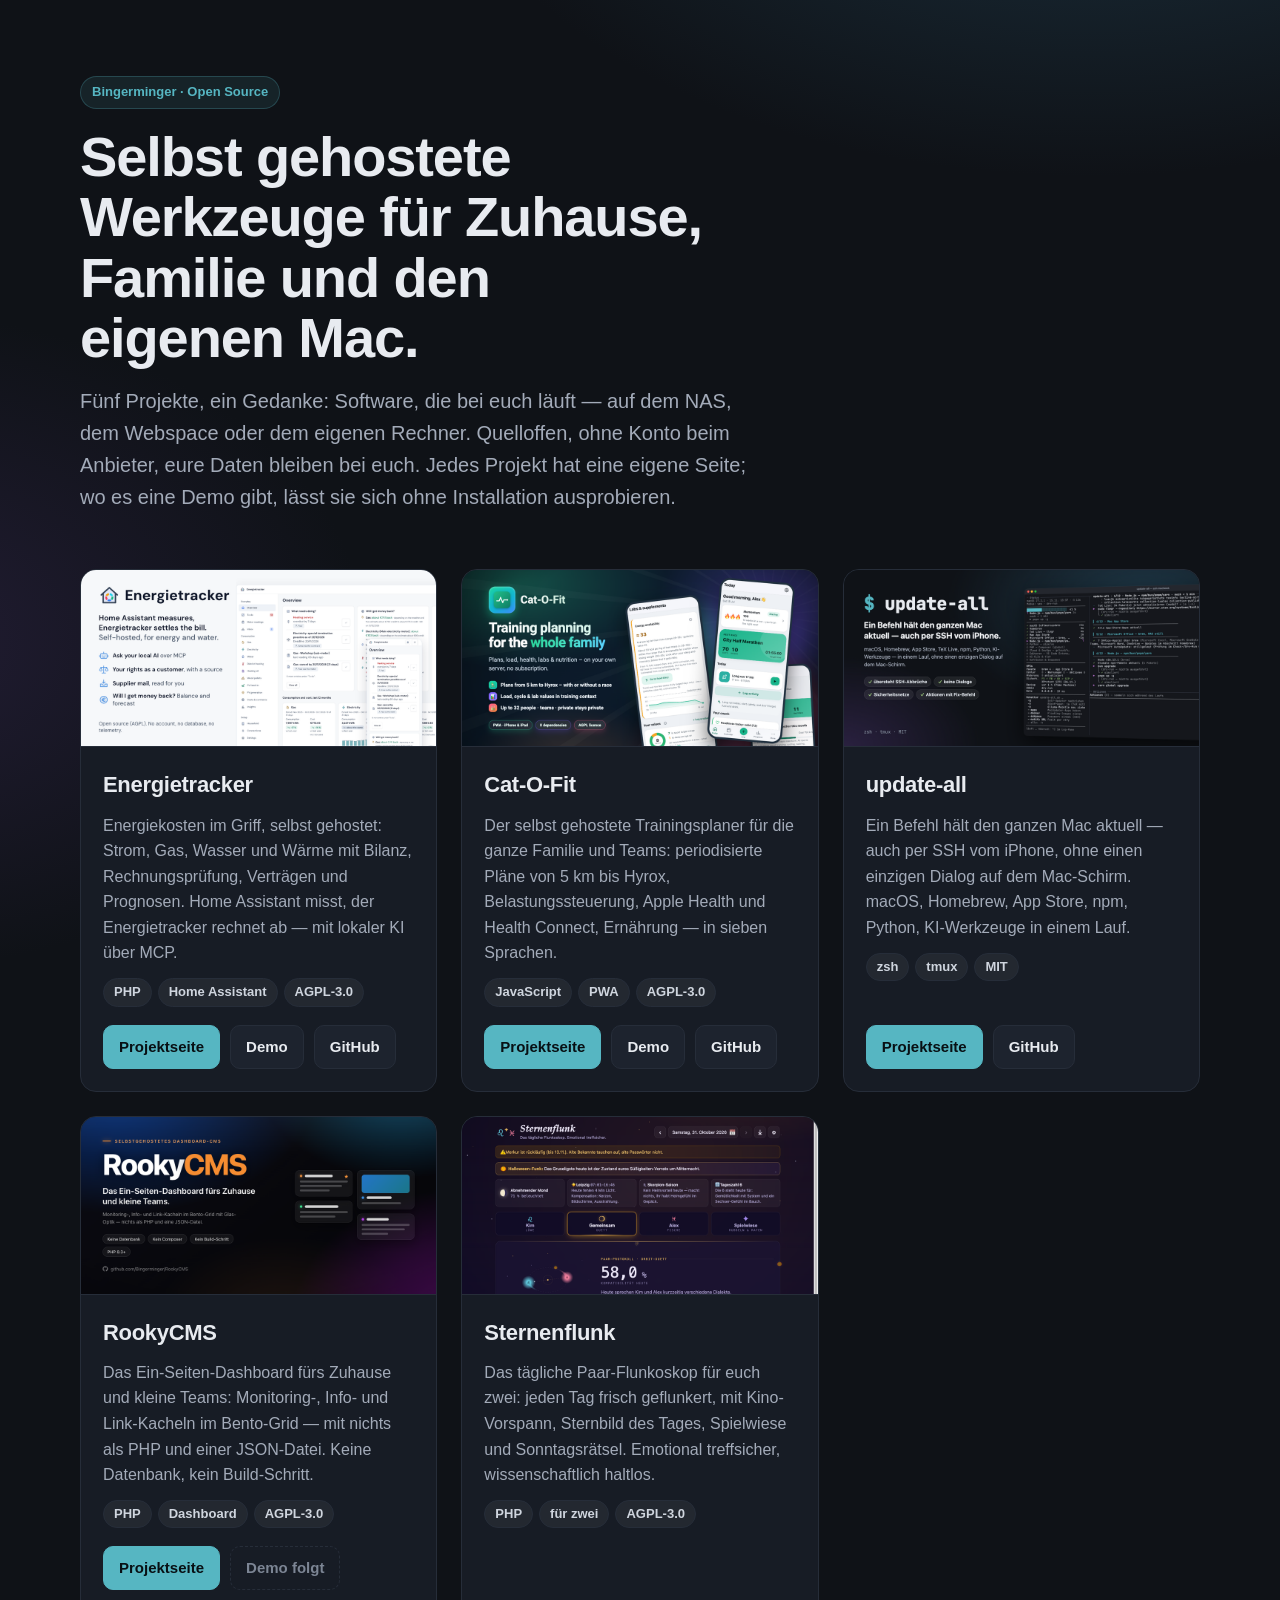
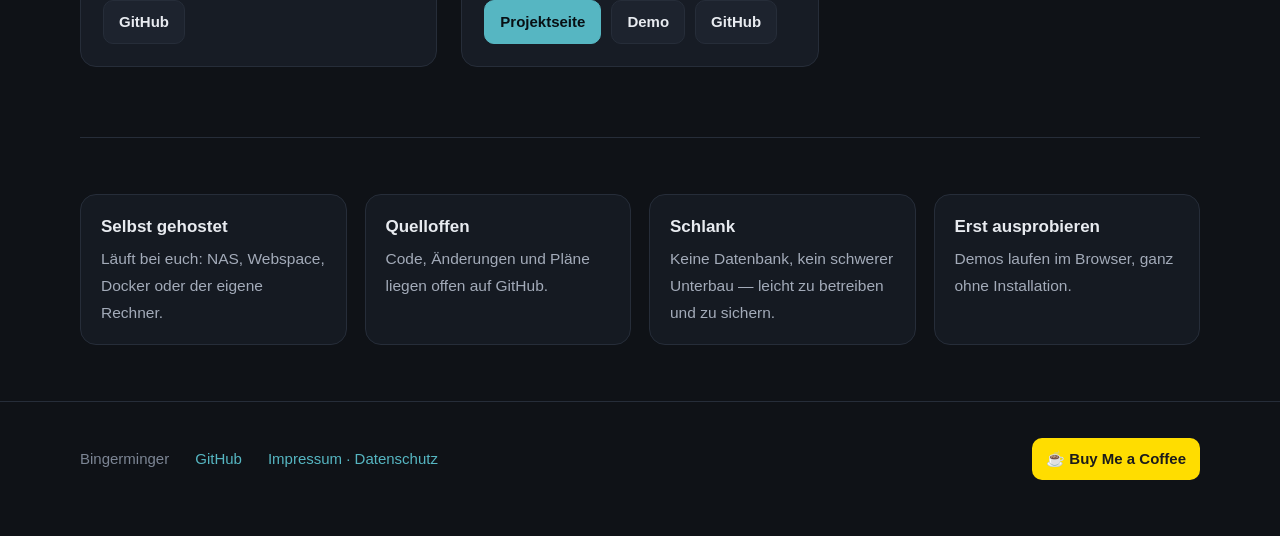
==== commit db321915: "Impressum und Datenschutz für alle Seiten unter bingerminger.github.io (/impressum/), verlinkt von S" ====
--- a/index.html
+++ b/index.html
@@ -124,6 +124,7 @@
   <div class="wrap">
     <span>Bingerminger</span>
     <a href="https://github.com/Bingerminger">GitHub</a>
+    <a href="impressum/">Impressum · Datenschutz</a>
     <a class="coffee" href="https://buymeacoffee.com/bingerminger">☕ Buy Me a Coffee</a>
   </div>
 </footer>
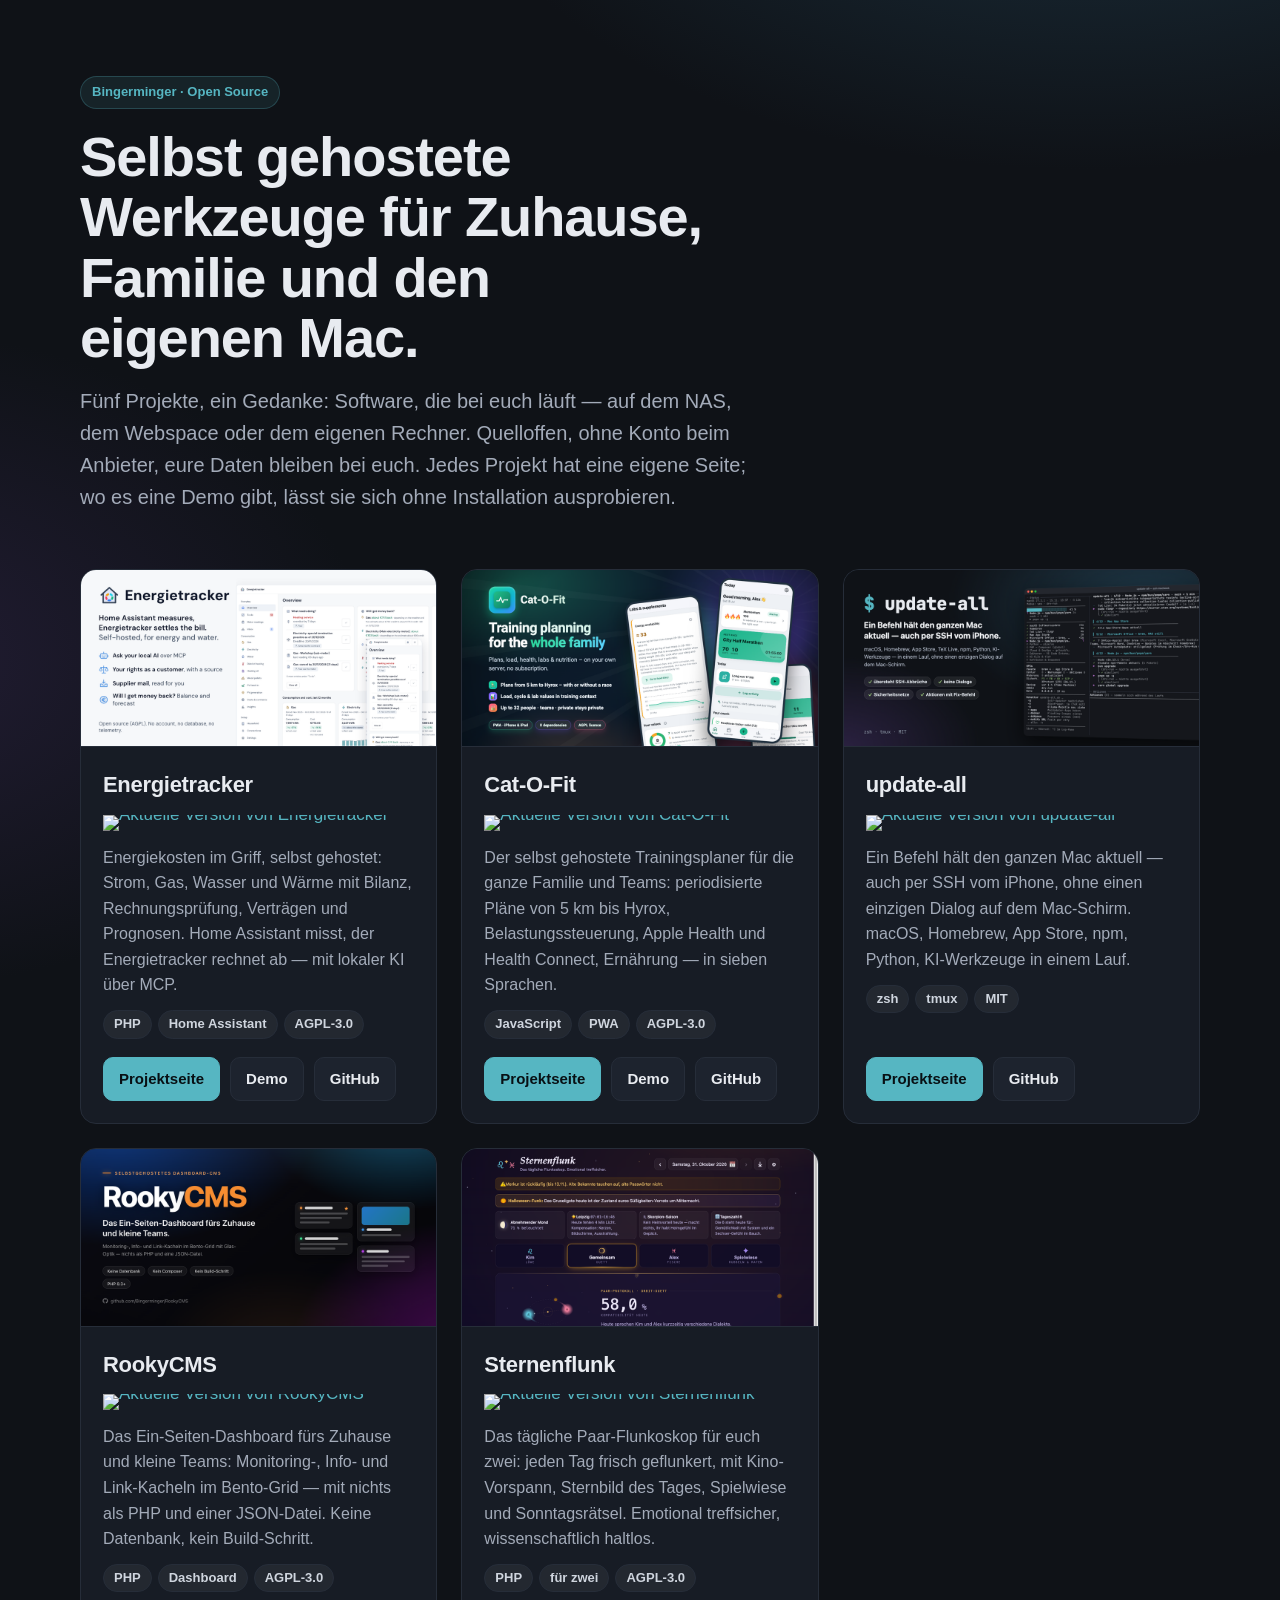
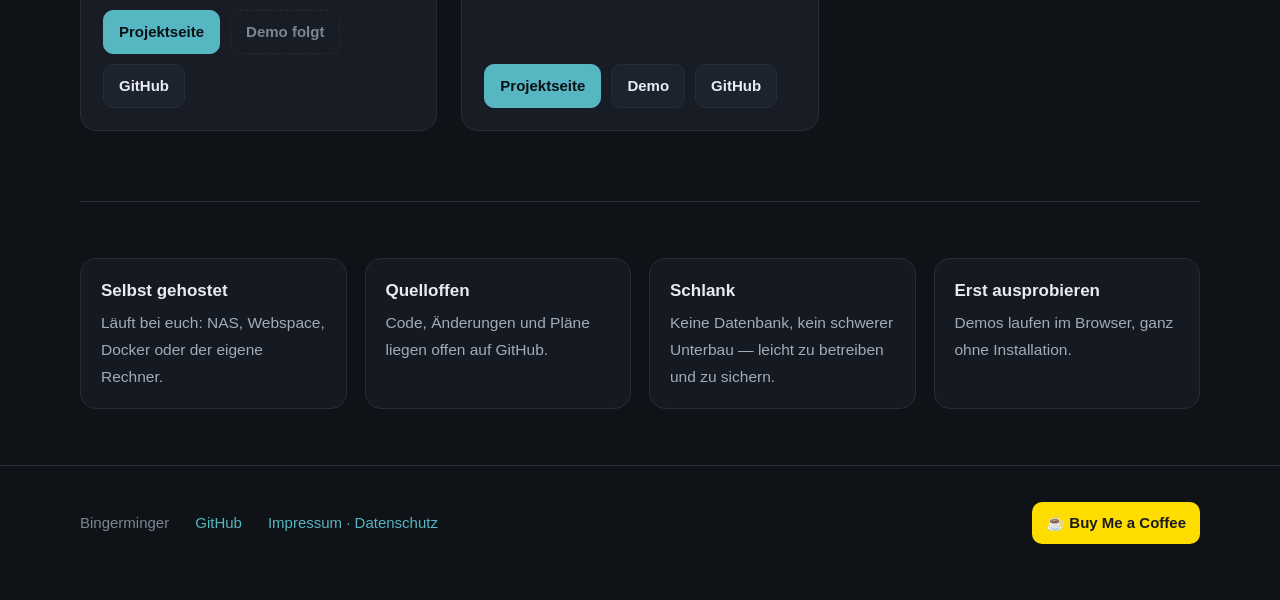
==== commit 8d58b18f: "Startseite: Versions-Badge je Projektkachel; Datenschutz nennt shields.io" ====
--- a/index.html
+++ b/index.html
@@ -34,6 +34,8 @@
 .card .bild img{width:100%;height:100%;object-fit:cover}
 .card .text{padding:20px 22px 22px;display:flex;flex-direction:column;gap:10px;flex:1}
 .card h2{margin:0;font-size:22px;letter-spacing:-.3px}
+.kopf{display:flex;align-items:center;justify-content:space-between;gap:12px;flex-wrap:wrap}
+.ver{display:inline-flex;line-height:0}.ver img{height:20px;width:auto}
 .card p{margin:0;color:var(--muted);font-size:16px}
 .chips{display:flex;flex-wrap:wrap;gap:6px;margin:2px 0 0;padding:0;list-style:none}
 .chips li{font-size:13px;font-weight:600;color:#cfd5de;background:rgba(255,255,255,.05);border:1px solid var(--line);border-radius:999px;padding:3px 10px}
@@ -68,7 +70,7 @@
     <article class="card">
       <a class="bild" href="energietracker/"><img src="assets/projekte/energietracker.png" width="960" height="480" alt="Energietracker"></a>
       <div class="text">
-        <h2>Energietracker</h2>
+        <div class="kopf"><h2>Energietracker</h2><a class="ver" href="https://github.com/Bingerminger/energietracker/releases" title="Releases von Energietracker"><img src="https://img.shields.io/github/v/release/Bingerminger/energietracker?label=version&amp;color=blue" alt="Aktuelle Version von Energietracker" height="20"></a></div>
         <p>Energiekosten im Griff, selbst gehostet: Strom, Gas, Wasser und Wärme mit Bilanz, Rechnungsprüfung, Verträgen und Prognosen. Home Assistant misst, der Energietracker rechnet ab — mit lokaler KI über MCP.</p>
         <ul class="chips"><li>PHP</li><li>Home Assistant</li><li>AGPL-3.0</li></ul>
         <div class="links"><a class="btn primary" href="energietracker/">Projektseite</a><a class="btn" href="energietracker/demo/">Demo</a><a class="btn" href="https://github.com/Bingerminger/energietracker">GitHub</a></div>
@@ -77,7 +79,7 @@
     <article class="card">
       <a class="bild" href="cat-o-fit/"><img src="assets/projekte/cat-o-fit.png" width="960" height="480" loading="lazy" alt="Cat-O-Fit"></a>
       <div class="text">
-        <h2>Cat-O-Fit</h2>
+        <div class="kopf"><h2>Cat-O-Fit</h2><a class="ver" href="https://github.com/Bingerminger/cat-o-fit/releases" title="Releases von Cat-O-Fit"><img src="https://img.shields.io/github/v/release/Bingerminger/cat-o-fit?label=version&amp;color=blue" alt="Aktuelle Version von Cat-O-Fit" height="20"></a></div>
         <p>Der selbst gehostete Trainingsplaner für die ganze Familie und Teams: periodisierte Pläne von 5 km bis Hyrox, Belastungssteuerung, Apple Health und Health Connect, Ernährung — in sieben Sprachen.</p>
         <ul class="chips"><li>JavaScript</li><li>PWA</li><li>AGPL-3.0</li></ul>
         <div class="links"><a class="btn primary" href="cat-o-fit/">Projektseite</a><a class="btn" href="cat-o-fit/demo/">Demo</a><a class="btn" href="https://github.com/Bingerminger/cat-o-fit">GitHub</a></div>
@@ -86,7 +88,7 @@
     <article class="card">
       <a class="bild" href="update-all/"><img src="assets/projekte/update-all.png" width="960" height="480" loading="lazy" alt="update-all"></a>
       <div class="text">
-        <h2>update-all</h2>
+        <div class="kopf"><h2>update-all</h2><a class="ver" href="https://github.com/Bingerminger/update-all/releases" title="Releases von update-all"><img src="https://img.shields.io/github/v/release/Bingerminger/update-all?label=version&amp;color=blue" alt="Aktuelle Version von update-all" height="20"></a></div>
         <p>Ein Befehl hält den ganzen Mac aktuell — auch per SSH vom iPhone, ohne einen einzigen Dialog auf dem Mac-Schirm. macOS, Homebrew, App Store, npm, Python, KI-Werkzeuge in einem Lauf.</p>
         <ul class="chips"><li>zsh</li><li>tmux</li><li>MIT</li></ul>
         <div class="links"><a class="btn primary" href="update-all/">Projektseite</a><a class="btn" href="https://github.com/Bingerminger/update-all">GitHub</a></div>
@@ -95,7 +97,7 @@
     <article class="card">
       <a class="bild" href="RookyCMS/"><img src="assets/projekte/rookycms.png" width="960" height="480" loading="lazy" alt="RookyCMS"></a>
       <div class="text">
-        <h2>RookyCMS</h2>
+        <div class="kopf"><h2>RookyCMS</h2><a class="ver" href="https://github.com/Bingerminger/RookyCMS/releases" title="Releases von RookyCMS"><img src="https://img.shields.io/github/v/release/Bingerminger/RookyCMS?label=version&amp;color=blue" alt="Aktuelle Version von RookyCMS" height="20"></a></div>
         <p>Das Ein-Seiten-Dashboard fürs Zuhause und kleine Teams: Monitoring-, Info- und Link-Kacheln im Bento-Grid — mit nichts als PHP und einer JSON-Datei. Keine Datenbank, kein Build-Schritt.</p>
         <ul class="chips"><li>PHP</li><li>Dashboard</li><li>AGPL-3.0</li></ul>
         <div class="links"><a class="btn primary" href="RookyCMS/">Projektseite</a><span class="btn leise">Demo folgt</span><a class="btn" href="https://github.com/Bingerminger/RookyCMS">GitHub</a></div>
@@ -104,7 +106,7 @@
     <article class="card">
       <a class="bild" href="sternenflunk/"><img src="assets/projekte/sternenflunk.png" width="960" height="480" loading="lazy" alt="Sternenflunk"></a>
       <div class="text">
-        <h2>Sternenflunk</h2>
+        <div class="kopf"><h2>Sternenflunk</h2><a class="ver" href="https://github.com/Bingerminger/sternenflunk/releases" title="Releases von Sternenflunk"><img src="https://img.shields.io/github/v/release/Bingerminger/sternenflunk?label=version&amp;color=blue" alt="Aktuelle Version von Sternenflunk" height="20"></a></div>
         <p>Das tägliche Paar-Flunkoskop für euch zwei: jeden Tag frisch geflunkert, mit Kino-Vorspann, Sternbild des Tages, Spielwiese und Sonntagsrätsel. Emotional treffsicher, wissenschaftlich haltlos.</p>
         <ul class="chips"><li>PHP</li><li>für zwei</li><li>AGPL-3.0</li></ul>
         <div class="links"><a class="btn primary" href="sternenflunk/">Projektseite</a><a class="btn" href="sternenflunk/demo/">Demo</a><a class="btn" href="https://github.com/Bingerminger/sternenflunk">GitHub</a></div>
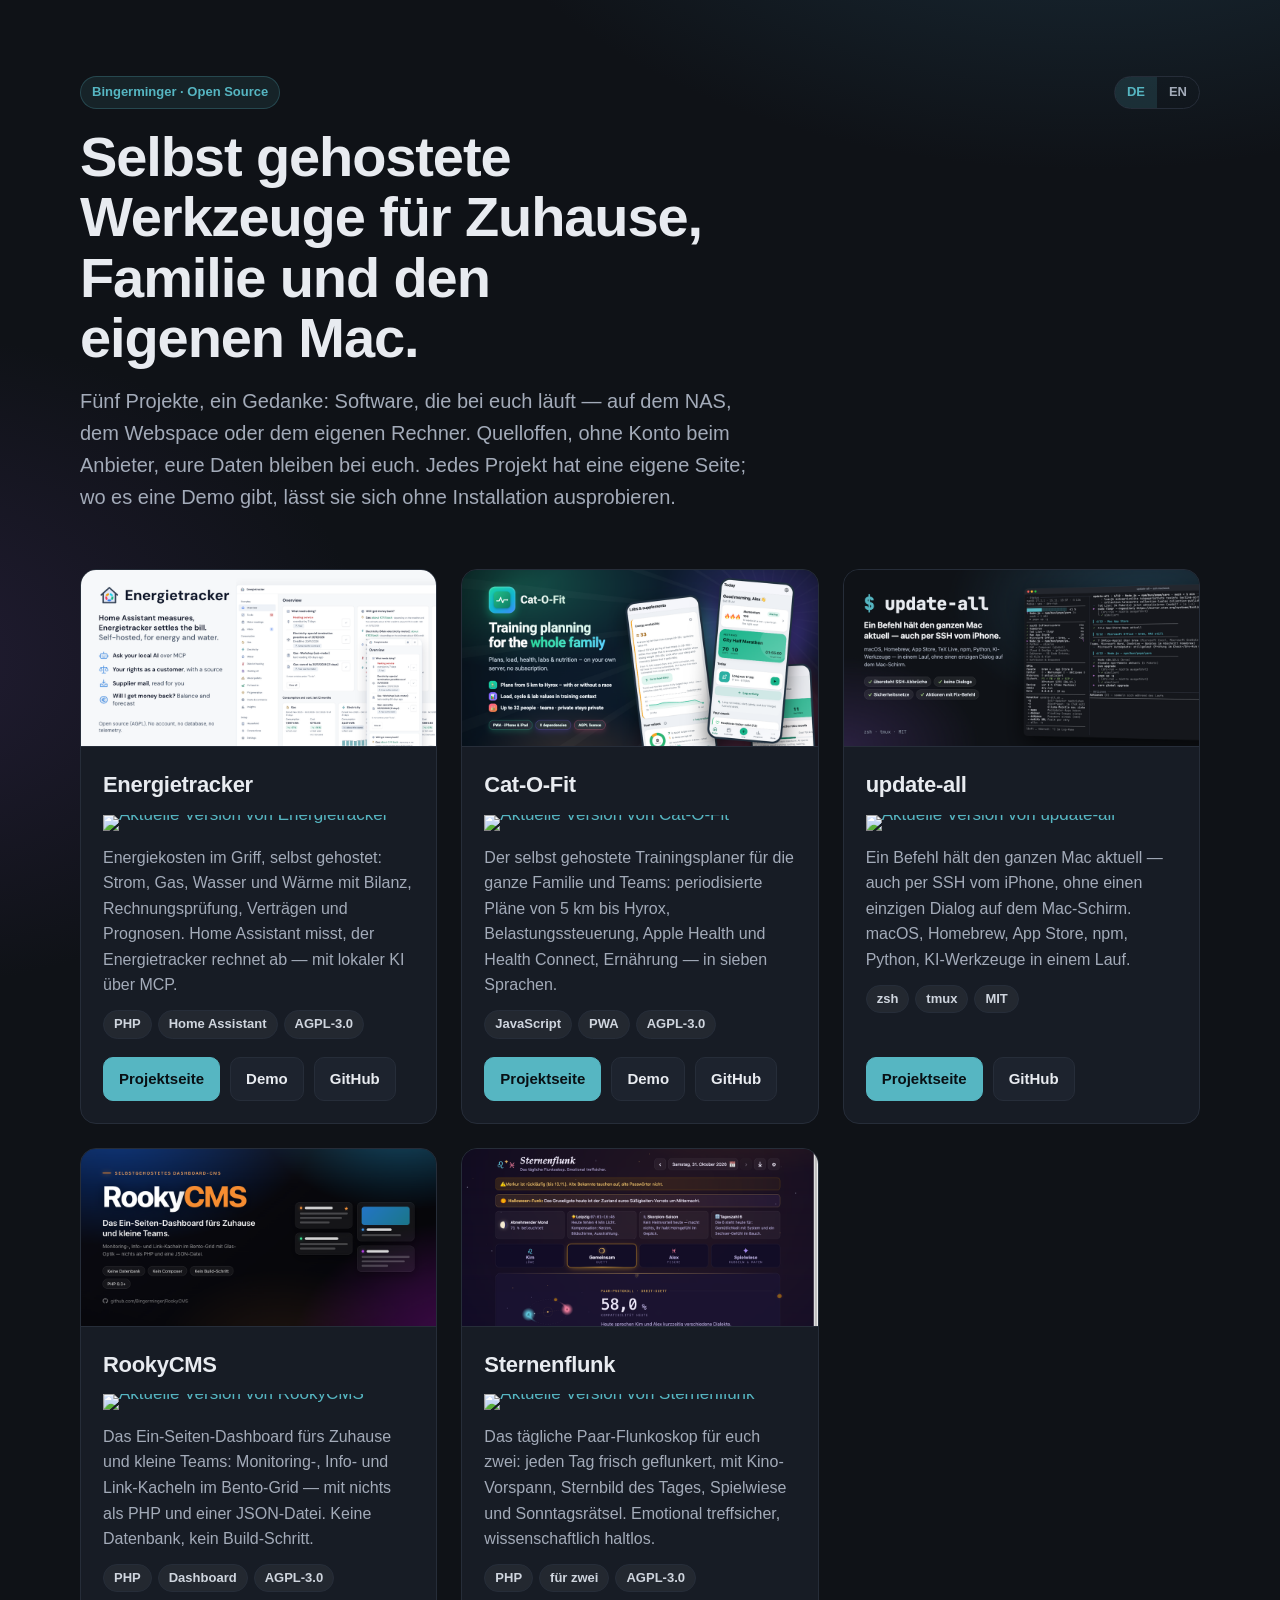
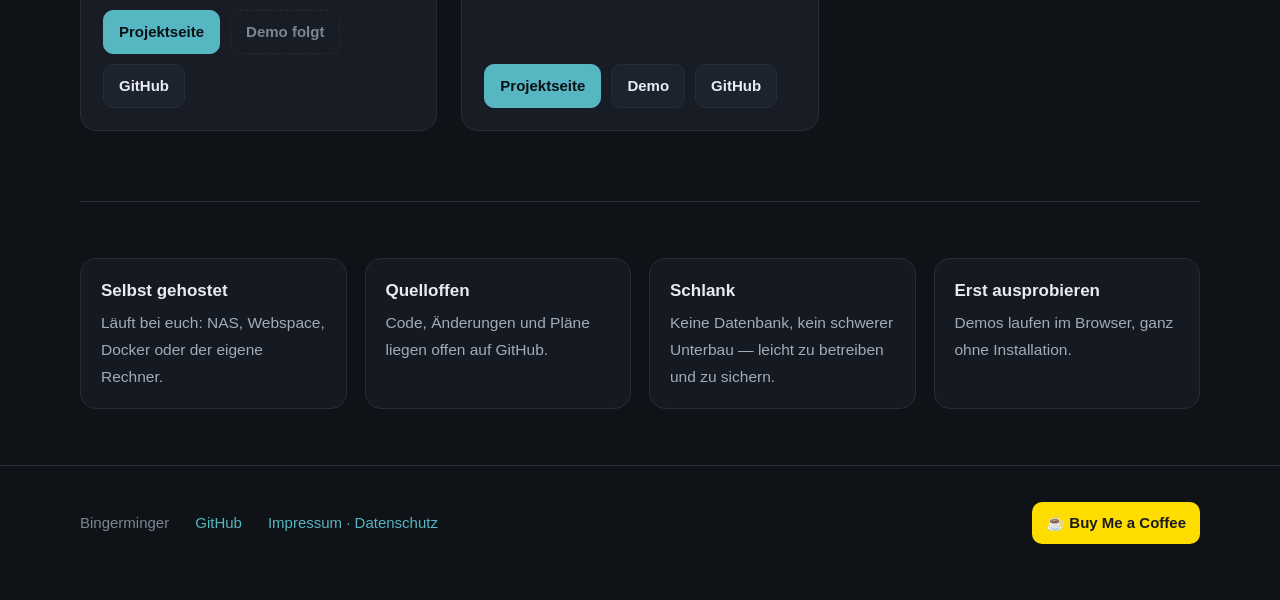
==== commit a408bedc: "Startseite zweisprachig: englische Fassung unter /en/, Umschalter DE/EN, hreflang /en/ war bisher ei" ====
--- a/index.html
+++ b/index.html
@@ -7,6 +7,9 @@
 <meta name="description" content="Quelloffene Projekte von Bingerminger: Energietracker, Cat-O-Fit, RookyCMS, update-all und Sternenflunk — selbst gehostet, eure Daten bleiben bei euch.">
 <meta name="theme-color" content="#0f1217">
 <link rel="canonical" href="https://bingerminger.github.io/">
+<link rel="alternate" hreflang="de" href="https://bingerminger.github.io/">
+<link rel="alternate" hreflang="en" href="https://bingerminger.github.io/en/">
+<link rel="alternate" hreflang="x-default" href="https://bingerminger.github.io/">
 <meta property="og:type" content="website">
 <meta property="og:title" content="Bingerminger — Projekte">
 <meta property="og:description" content="Selbst gehostete Werkzeuge für Zuhause, Familie und den eigenen Mac. Quelloffen, eure Daten bleiben bei euch.">
@@ -24,7 +27,11 @@
 img{max-width:100%;height:auto;display:block}
 .wrap{max-width:var(--max);margin:0 auto;padding:0 20px}
 header{padding:76px 0 36px}
-.eyebrow{display:inline-block;font-size:13px;font-weight:700;color:var(--accent);background:rgba(86,182,194,.1);border:1px solid rgba(86,182,194,.25);padding:5px 11px;border-radius:999px;margin-bottom:18px}
+.eyebrow{display:inline-block;font-size:13px;font-weight:700;color:var(--accent);background:rgba(86,182,194,.1);border:1px solid rgba(86,182,194,.25);padding:5px 11px;border-radius:999px;margin:0}
+.oben{display:flex;align-items:center;justify-content:space-between;gap:12px;margin-bottom:18px}
+.sprache{display:inline-flex;border:1px solid var(--line);border-radius:999px;overflow:hidden;font-size:13px;font-weight:700}
+.sprache a{padding:5px 12px;color:var(--muted)}.sprache a:hover{text-decoration:none;color:var(--text)}
+.sprache a[aria-current]{background:rgba(86,182,194,.15);color:var(--accent)}
 h1{font-size:clamp(34px,5vw,56px);line-height:1.08;letter-spacing:-1.1px;margin:0 0 16px;max-width:20ch}
 .lead{font-size:clamp(17px,2vw,20px);color:var(--muted);max-width:62ch;margin:0}
 .grid{display:grid;gap:24px;grid-template-columns:repeat(auto-fit,minmax(min(100%,340px),1fr));padding:20px 0 70px}
@@ -59,7 +66,7 @@
 <body>
 <header>
   <div class="wrap">
-    <span class="eyebrow">Bingerminger · Open Source</span>
+    <div class="oben"><span class="eyebrow">Bingerminger · Open Source</span><nav class="sprache" aria-label="Sprache / Language"><a aria-current="page" lang="de">DE</a><a href="en/" hreflang="en" lang="en">EN</a></nav></div>
     <h1>Selbst gehostete Werkzeuge für Zuhause, Familie und den eigenen Mac.</h1>
     <p class="lead">Fünf Projekte, ein Gedanke: Software, die bei euch läuft — auf dem NAS, dem Webspace oder dem eigenen Rechner. Quelloffen, ohne Konto beim Anbieter, eure Daten bleiben bei euch. Jedes Projekt hat eine eigene Seite; wo es eine Demo gibt, lässt sie sich ohne Installation ausprobieren.</p>
   </div>
@@ -77,12 +84,12 @@
       </div>
     </article>
     <article class="card">
-      <a class="bild" href="cat-o-fit/"><img src="assets/projekte/cat-o-fit.png" width="960" height="480" loading="lazy" alt="Cat-O-Fit"></a>
+      <a class="bild" href="cat-o-fit/de/"><img src="assets/projekte/cat-o-fit.png" width="960" height="480" loading="lazy" alt="Cat-O-Fit"></a>
       <div class="text">
         <div class="kopf"><h2>Cat-O-Fit</h2><a class="ver" href="https://github.com/Bingerminger/cat-o-fit/releases" title="Releases von Cat-O-Fit"><img src="https://img.shields.io/github/v/release/Bingerminger/cat-o-fit?label=version&amp;color=blue" alt="Aktuelle Version von Cat-O-Fit" height="20"></a></div>
         <p>Der selbst gehostete Trainingsplaner für die ganze Familie und Teams: periodisierte Pläne von 5 km bis Hyrox, Belastungssteuerung, Apple Health und Health Connect, Ernährung — in sieben Sprachen.</p>
         <ul class="chips"><li>JavaScript</li><li>PWA</li><li>AGPL-3.0</li></ul>
-        <div class="links"><a class="btn primary" href="cat-o-fit/">Projektseite</a><a class="btn" href="cat-o-fit/demo/">Demo</a><a class="btn" href="https://github.com/Bingerminger/cat-o-fit">GitHub</a></div>
+        <div class="links"><a class="btn primary" href="cat-o-fit/de/">Projektseite</a><a class="btn" href="cat-o-fit/demo/?lang=de">Demo</a><a class="btn" href="https://github.com/Bingerminger/cat-o-fit">GitHub</a></div>
       </div>
     </article>
     <article class="card">
